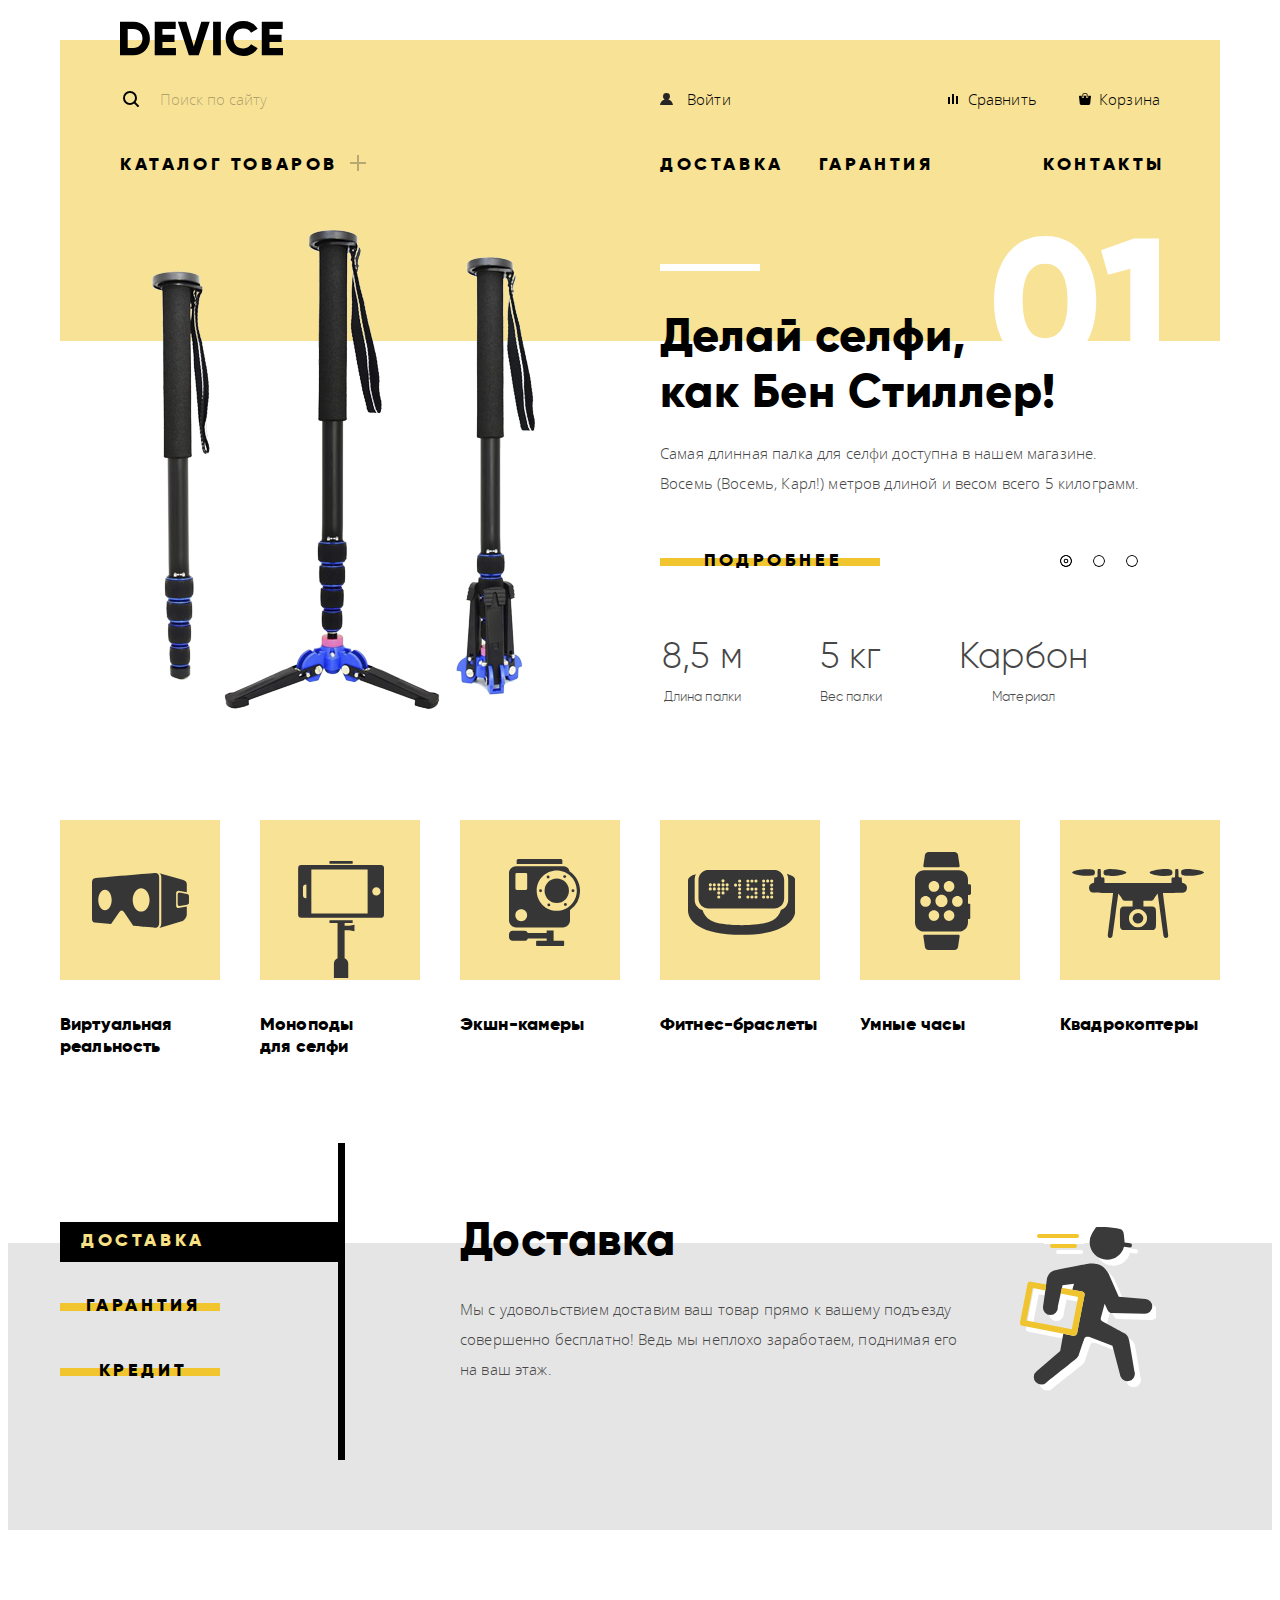
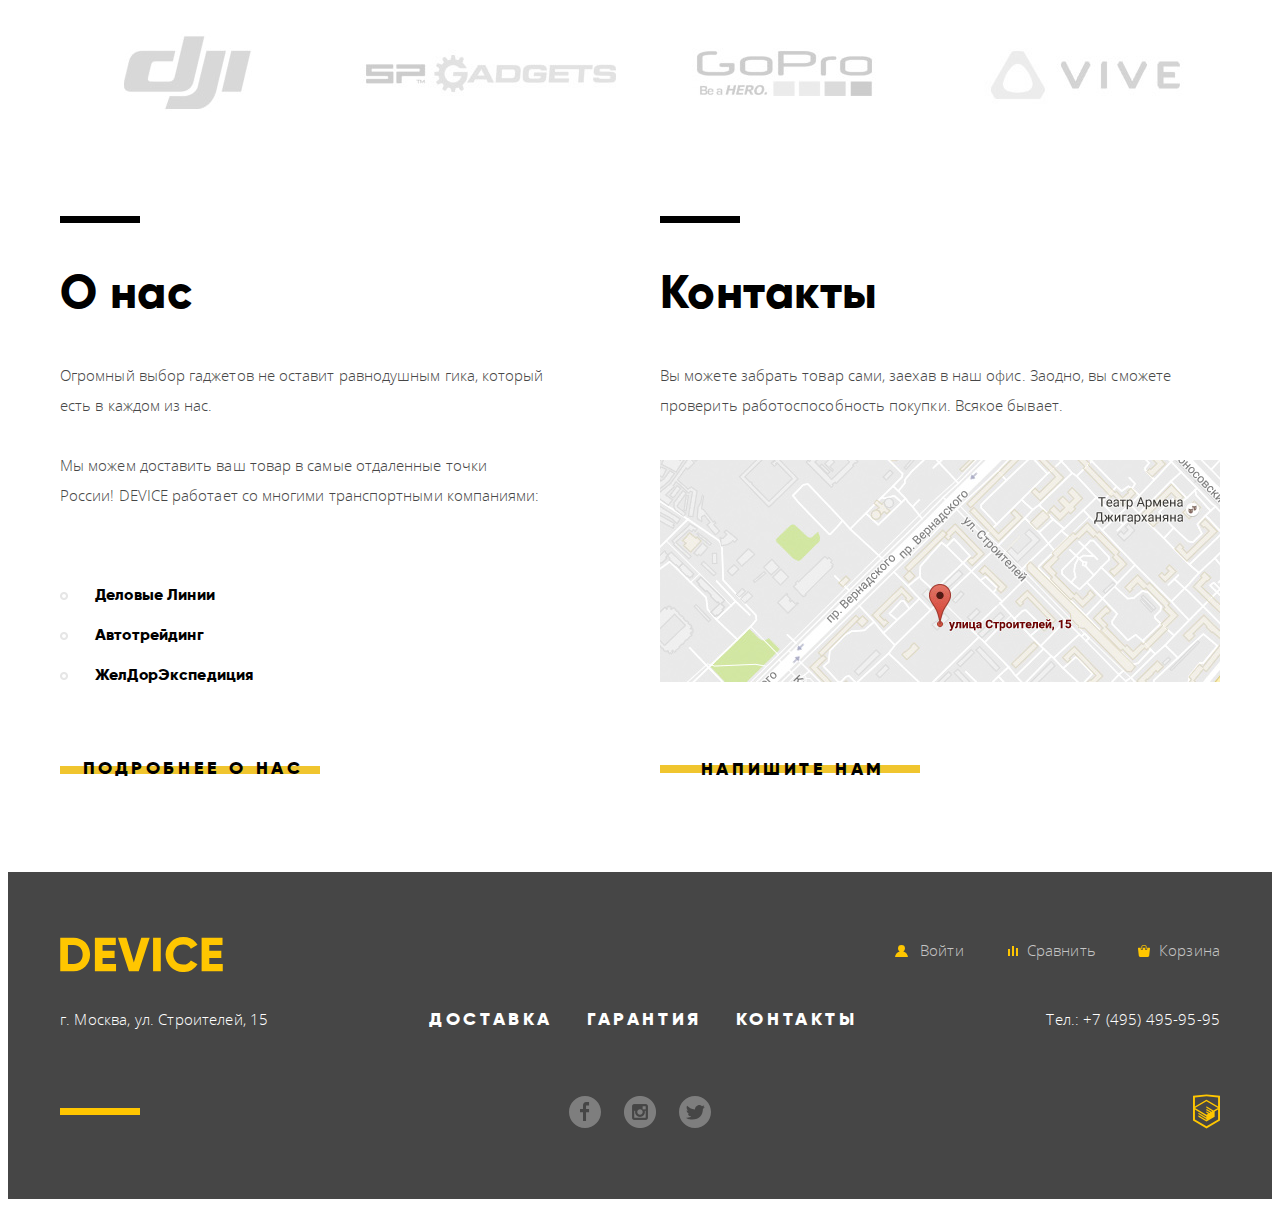
==== index.html @ 3216299b "Первая финальная итерация" ====
<!doctype html>
<html lang="ru">
<head>
  <meta charset="UTF-8">
  <title>Device - Главная</title>
  <link rel="stylesheet" type="text/css" href="css/style.css">
</head>
<body>
  <header class="main-header">
    <div class="container">
      <section class="user-block">
        <form class="search-form" action="https://echo.htmlacademy.ru" method="get">
          <input type="search" name="search-field" placeholder="Поиск по сайту">
          <button type="submit" name="search">Найти</button>
        </form>
        <div class="user-section">
          <p><a class="user" href="#">Войти</a></p>
          <a class="compare" href="#">Сравнить</a>
          <a class="cart" href="#">Корзина</a>
        </div>
      </section>
      <nav class="main-nav">
        <div class="logo"><img src="img/logo.svg" width="163" height="35" alt="Device"></div>
        <div class="main-nav-wrapper">
          <button class="main-nav-submenu-open label" type="button">Каталог товаров</button>
          <svg xmlns="http://www.w3.org/2000/svg" width="16" height="16" viewBox="0 0 16 16">
            <path fill="#272525" fill-opacity="0.3" d="M16 7H9V0H7v7H0v2h7v7h2V9h7z"/>
          </svg>
          <div class="main-nav-submenu">
            <ul>
              <li class="main-nav-submenu-column">
                <a href="#">Виртуальная реальность</a>
                <a href="#">Моноподы для селфи</a>
                <a href="#">Экшн-камеры</a>
              </li>
              <li class="main-nav-submenu-column">
                <a href="#">Фитнес-браслеты</a>
                <a href="#">Умные часы</a>
              </li>
              <li class="main-nav-submenu-column">
                <a href="#">Квадрокоптеры</a>
              </li>
            </ul>
          </div>
        </div>
        <ul class=main-nav-menu>
          <li class="label"><a href="#">Доставка</a></li>
          <li class="label"><a href="#">Гарантия</a></li>
          <li class="label"><a href="#">Контакты</a></li>
        </ul>
      </nav>
    </div>
  </header>
  <section class="product-slider container">
    <input class="visually-hidden" type="radio" name="slider-switch" id="product-1" checked>
    <input class="visually-hidden" type="radio" name="slider-switch" id="product-2">
    <input class="visually-hidden" type="radio" name="slider-switch" id="product-3">
    <ol>
      <li class="product-slide slide-1">
        <div class="image-wrapper">
          <img src="img/slider-1.png" width="384" height="486" alt="Селфи-палка 8 м">
        </div>
        <div class="text-wrapper">
          <svg xmlns="http://www.w3.org/2000/svg" width="100" height="7" viewBox="0 0 100 7">
            <rect fill="#ffffff" x="0" y="0" width="100" height="7"/>
          </svg>
          <h2 class="heading">Делай селфи, <br>как Бен Стиллер!</h2>
          <p>Самая длинная палка для селфи доступна в нашем магазине. <br>Восемь (Восемь, Карл!) метров длиной и весом всего 5 килограмм.</p>
          <a href="#" class="btn">Подробнее</a>
          <table class="basic-features">
            <tr class="values">
              <td>8,5 м</td>
              <td>5 кг</td>
              <td>Карбон</td>
            </tr>
            <tr class="features">
              <th>Длина палки</th>
              <th>Вес палки</th>
              <th>Материал</th>
            </tr>
          </table>
        </div>
      </li>
      <li class="product-slide slide-2">
        <div class="image-wrapper">
          <img src="img/slider-2.png" width="345" height="485" alt="Фитнес-браслет">
        </div>
        <div class="text-wrapper">
          <svg xmlns="http://www.w3.org/2000/svg" width="100" height="7" viewBox="0 0 100 7">
            <rect fill="#ffffff" x="0" y="0" width="100" height="7"/>
          </svg>
          <h2 class="heading">Худеем <br>правильно!</h2>
          <p>Мотивирующие фитнес-браслеты помогут найти в себе силы не пропускать занятия и соблюдать диету.</p>
          <a href="#" class="btn">Подробнее</a>
          <table class="basic-features">
            <tr class="values">
              <td>48 часов</td>
            </tr>
            <tr class="features">
              <th>Без подзарядки</th>
            </tr>
          </table>
        </div>
      </li>
      <li class="product-slide slide-3">
        <div class="image-wrapper">
          <img src="img/slider-3.png" width="526" height="334" alt="Селфи-палка 8 м">
        </div>
        <div class="text-wrapper">
          <svg xmlns="http://www.w3.org/2000/svg" width="100" height="7" viewBox="0 0 100 7">
            <rect fill="#ffffff" x="0" y="0" width="100" height="7"/>
          </svg>
          <h2 class="heading">Порхает как бабочка, жалит как пчела!</h2>
          <p>Этот обычный, на первый взгляд, квадрокоптер оснащен мощным лазером, замаскированным под стандартную камеру.</p>
          <a href="#" class="btn">Подробнее</a>
          <table class="basic-features">
            <tr class="values">
              <td>800 м</td>
              <td>50 м</td>
            </tr>
            <tr class="features">
              <th>Дальность полета</th>
              <th>Радиус поражения</th>
            </tr>
          </table>
        </div>
      </li>
    </ol>
    <div class="product-slider-switch">
      <label for="product-1"><span class="visually-hidden">1</span></label>
      <label for="product-2"><span class="visually-hidden">2</span></label>
      <label for="product-3"><span class="visually-hidden">3</span></label>
    </div>
  </section>
  <section class="container">
    <h2 class="visually-hidden">Популярные товары</h2>
    <ul class="popular-list">
      <li><a href="#">Виртуальная реальность</a></li>
      <li><a href="#">Моноподы для&#160;селфи</a></li>
      <li><a href="#">Экшн-камеры</a></li>
      <li><a href="#">Фитнес-браслеты</a></li>
      <li><a href="#">Умные часы</a></li>
      <li><a href="#">Квадрокоптеры</a></li>
    </ul>
  </section>
  <section class="services-slider">
    <div class="container">
      <h2 class="visually-hidden">Сервисы</h2>
      <input class="visually-hidden" type="radio" name="services-slider-radio" id="service-1" checked>
      <input class="visually-hidden" type="radio" name="services-slider-radio" id="service-2">
      <input class="visually-hidden" type="radio" name="services-slider-radio" id="service-3">
      <div class="flex-wrapper">
        <div class="services-slider-switch">
          <label class="btn" for="service-1">Доставка</label>
          <label class="btn" for="service-2">Гарантия</label>
          <label class="btn" for="service-3">Кредит</label>
        </div>
        <ul class="services-slider-list">
          <li class="services-slide delivery">
            <h2 class="heading">Доставка</h2>
            <p>Мы с удовольствием доставим ваш товар прямо к вашему подъезду совершенно бесплатно! Ведь мы неплохо заработаем, поднимая его на ваш этаж.</p>
          </li>
          <li class="services-slide warranty">
            <h2 class="heading">Гарантия</h2>
            <p>Если из-за возгорания купленного у нас товара у вас сгорит дом — не переживайте, мы выдадим вам новый. Товар, не дом, конечно же.</p>
          </li>
          <li class="services-slide credit">
            <h2 class="heading">Кредит</h2>
            <p>Залезть в долговую яму стало проще! Кредитные консультанты подберут для вас наиболее выгодные условия кредита. Выгодные для нашего банка, разумеется.</p>
          </li>
        </ul>
      </div>
    </div>
  </section>
  <section class="vendors container">
    <h2 class="visually-hidden">Производители</h2>
    <a href="https://www.dji.com/" target="_blank"><img src="img/logo-1.jpg" width="260" height="100" alt="DJI" ></a>
    <a href="http://www.sp-gadgets.com/en/" target="_blank"><img src="img/logo-2.jpg" width="260" height="100" alt="SP Gadgets"></a>
    <a href="https://gopro.com/" target="_blank"><img src="img/logo-3.jpg" width="260" height="100" alt="GoPro"></a>
    <a href="https://www.vive.com/ru/" target="_blank"><img src="img/logo-4.jpg" width="260" height="100" alt="Vive"></a>
  </section>
  <div class="container flex-wrapper">
    <section class="about-us">
      <svg xmlns="http://www.w3.org/2000/svg" width="80" height="7" viewBox="0 0 80 7">
        <rect fill="#000000" x="0" y="0" width="80" height="7"/>
      </svg>
      <h2 class="heading">О нас</h2>
      <p>Огромный выбор гаджетов не оставит равнодушным гика, который есть в каждом из нас.</p>
      <p>Мы можем доставить ваш товар в самые отдаленные точки России! DEVICE работает со многими транспортными компаниями:</p>
      <ul>
        <li>Деловые Линии</li>
        <li>Автотрейдинг</li>
        <li>ЖелДорЭкспедиция</li>
      </ul>
      <a href="#" class="btn">Подробнее о нас</a>
    </section>
    <section class="contacts">
      <svg xmlns="http://www.w3.org/2000/svg" width="80" height="7" viewBox="0 0 80 7">
        <rect fill="#000000" x="0" y="0" width="80" height="7"/>
      </svg>
      <h2 class="heading">Контакты</h2>
      <p>Вы можете забрать товар сами, заехав в наш офис. Заодно, вы сможете проверить работоспособность покупки. Всякое бывает.</p>
      <a class="map-open" href="#"><img src="img/map.jpg" width="560" height="222" alt="Карта проезда"></a>
      <section class="modal modal-map">
        <iframe src="https://www.google.com/maps/embed?pb=!1m18!1m12!1m3!1d2249.1125488779976!2d37.52742931592807!3d55.687030980535816!2m3!1f0!2f0!3f0!3m2!1i1024!2i768!4f13.1!3m3!1m2!1s0x46b54cf65f5c8955%3A0x694710ccd55501e!2z0YPQuy4g0KHRgtGA0L7QuNGC0LXQu9C10LksIDE1LCDQnNC-0YHQutCy0LAsIDExOTMxMQ!5e0!3m2!1sru!2sru!4v1504641846105" width="960" height="559" frameborder="0" style="border:0" allowfullscreen></iframe>
        <button class="modal-close" type="button"><span class="visually-hidden">Закрыть карту</span</button>
      </section>
      <button class="btn feedback-open" type="button">Напишите нам</button>
      <section class="modal modal-write-us">
        <h2 class="visually-hidden">Форма обратной связи</h2>
        <form action="https://echo.htmlacademy.ru" method="post">
          <div class="flex-wrapper">
            <p class="write-us-name">
              <label>Ваше имя: <br><input type="text" name="name" placeholder="Представьтесь, пожалуйста"></label>
            </p>
            <p class="write-us-email">
              <label>Ваш e-mail: <br><input type="email" name="email" placeholder="Для отправки ответа"></label>
            </p>
          </div>
          <p class="write-us-message">
            <label>Текст письма: <br><textarea rows="7" name="message" placeholder="В свободной форме"></textarea></label>
          </p>
          <button class="btn" type="submit">Отправить</button>
        </form>
        <button class="modal-close" type="button"><span class="visually-hidden">Закрыть форму</span</button>
      </section>
    </section>
  </div>
  <footer class="main-footer">
    <div class="container">
      <div class="flex-wrapper">
        <div class="logo"><img src="img/logo-footer.svg" width="163" height="35" alt="Device"></div>
        <div class="footer-user-section">
          <a class="user" href="#">Войти</a>
          <a class="compare" href="#">Сравнить</a>
          <a class="cart" href="#">Корзина</a>
        </div>
      </div>
      <div class="footer-menu-section">
        <p>г. Москва, ул. Строителей, 15</p>
        <p class="footer-menu">
          <a class="label" href="#">Доставка</a>
          <a class="label" href="#">Гарантия</a>
          <a class="label" href="#">Контакты</a>
        </p>
        <p>Тел.: +7 (495) 495-95-95</p>
      </div>
      <div class="footer-social-section">
        <svg xmlns="http://www.w3.org/2000/svg" width="80" height="7" viewBox="0 0 80 7">
          <rect fill="#ffc600" x="0" y="0" width="80" height="7"/>
        </svg>
        <p class="social">
          <a class="social-fb" href="#"><span class="visually-hidden">Facebook</span></a>
          <a class="social-in" href="#"><span class="visually-hidden">Instagram</span></a>
          <a class="social-tw" href="#"><span class="visually-hidden">Twitter</span></a>
        </p>
        <p class="html-academy">
          <a class="html-link" href="https://htmlacademy.ru/intensive/htmlcss"><span class="visually-hidden">HTML Academy</span></a>
        </p>
      </div>
    </div>
  </footer>
  <script src="js/popups.js" type="text/javascript"></script>
</body>
</html>
---- css/style.css ----
@font-face {
  font-family: 'Gilroy';
  src: url('../fonts/gilroylight.woff2') format('woff2'),
       url('../fonts/gilroylight.woff') format('woff'),
       url('../fonts/gilroylight.ttf') format('truetype');
  font-weight: normal;
  font-style: normal;
}

@font-face {
  font-family: 'Gilroy';
  src: url('../fonts/gilroyextrabold.woff2') format('woff2'),
       url('../fonts/gilroyextrabold.woff') format('woff'),
       url('../fonts/gilroyextrabold.ttf') format('truetype');
  font-weight: bold;
  font-style: normal;
}

@font-face {
  font-family: 'Open Sans';
  src: url('../fonts/opensans.woff2') format('woff2'),
       url('../fonts/opensans.woff') format('woff'),
       url('../fonts/opensans-regular.ttf') format('truetype');
  font-weight: normal;
  font-style: normal;
}

@font-face {
  font-family: 'Open Sans';
  src: url('../fonts/opensanslight.woff2') format('woff2'),
       url('../fonts/opensanslight.woff') format('woff'),
       url('../fonts/opensans-light.ttf') format('truetype');
  font-weight: lighter;
  font-style: normal;
}

body {
  font-family: 'Open Sans', Arial, sans-serif;
  font-size: 15px;
  font-weight: lighter;
  color: #464646;
  letter-spacing: 0.01em;
  line-height: 2em;
}

a {
  color: #000000;
  text-decoration: none;
}

/*---Общие стили---*/

.container {
  width: 1160px;
  margin: 0 auto;
  padding: 0 20px;
}

.flex-wrapper {
  display: flex;
}

.visually-hidden {
  position: absolute;
  overflow: hidden;
  clip: rect(0 0 0 0);
  height: 1px;
  width: 1px;
  margin: -1px;
  padding: 0;
  border: 0;
}

.heading {
  margin: 0;
  font-family: 'Gilroy', Arial, sans-serif;
  font-weight: bold;
  letter-spacing: 0.01em;
  font-size: 47px;
  color: #000000;
  line-height: 1.2em;
}

.heading-small {
  font-size: 18px;
}

.label {
  font-family: 'Gilroy', Arial, sans-serif;
  font-weight: bold;
  font-size: 16px;
  letter-spacing: 0.2em;
  text-transform: uppercase;
  color: #000000;
}

.main-nav .logo a:hover img,
.main-nav .logo a:focus img,
.main-footer .logo a:hover img,
.main-footer .logo a:focus img {
  opacity: 0.6;
}

.main-nav .logo a:focus img,
.main-footer .logo a:focus img {
  opacity: 0.3;
}

/*---Кнопки с полоской---*/

.btn {
  display: block;
  position: relative;
  border: 0;
  background: none;
  height: 40px;
  padding: 0;
  margin: 0;
  margin-left: 3px;
  text-align: center;
  font-family: 'Gilroy', Arial, sans-serif;
  font-weight: bold;
  font-size: 18px;
  letter-spacing: 3.6px;
  text-transform: uppercase;
  line-height: 2.1em;
  color: #000000;
  z-index: 1;
  cursor: pointer;
}

.btn::after {
  position: absolute;
  content: "";
  width: 100%;
  height: 8px;
  background-color: #f0c52e;
  top: 16px;
  right: 3px;
  z-index: -2;
  transform: scaleY(1);
  transition: transform 0.3s ease-out;
}

.btn:hover::after,
.btn:active::after {
  transform: scaleY(5);
}

.btn:active {
  color: rgba(190, 156, 34, 0.3);
}

.product-slide .btn {
  width: 220px;
}

.services-slider-switch .btn {
  width: 160px;
}

.about-us .btn,
.contacts .btn {
  width: 260px;
}

.catalog-filter .btn,
.catalog-item .btn {
  width: 200px;
}

/*---Хедер---*/

.main-header .container {
  margin-top: 40px;
  background-color: #f7e296;
  background-clip: border-box;
  padding: 0;
  border-left: 20px solid #ffffff;
  border-right: 20px solid #ffffff;
}

.main-header a:hover,
.main-header a:focus {
  opacity: 0.6;
}

.main-header a:active {
  opacity: 0.3;
}

.search-form {
  display: flex;
  font-family: 'Open Sans', Arial, sans-serif;
  font-size: 15px;
}

.search-form button,
.main-nav-submenu-open {
  border: 0;
  padding: 0;
  background: none;
}

.search-form input[type="search"] {
  background: url(../img/search.svg) 3px center no-repeat;
  font: inherit;
  box-sizing: border-box;
  width: 355px;
  padding: 15px 10px 15px 40px;
  border: 0;
}

.search-form input[type="search"]::placeholder {
  color: rgba(0, 0, 0, 0.3);
}

.search-form input[type="search"]:hover::placeholder {
  color: rgba(0, 0, 0, 0.6);
}

.search-form input[type="search"]:focus {
  background-image:
    url(../img/search.svg),
    linear-gradient(to top, #000000 2px, transparent 2px);
  background-position: 3px center, center center;
  background-repeat: no-repeat;
  outline: 0;
}

.search-form button {
  display: none;
  font: inherit;
  box-sizing: border-box;
  padding: 5px 20px;
  border: 2px solid #000000;
}

.search-form button:hover,
.search-form button:focus {
  display: inline;
  background-color: #000000;
  color: #ffffff;
}

.search-form button:active {
  background-color: #000000;
  color: rgba(255, 255, 255, 0.3);
}

.search-form input:focus ~ button {
  display: inline;
}

/*--->Юзер-блок---*/

.main-header .user-block {
  display: flex;
  align-items: center;
  justify-content: space-between;
  padding: 29px 60px 20px;
}

.main-header .user-section {
  display: flex;
  width: 500px;
  align-items: center;
}

.user-section .user {
  padding-left: 27px;
  background: url(../img/user.svg) left center no-repeat;
}

.user-section .compare {
  margin-left: auto;
  padding-left: 20px;
  background: url(../img/compare.svg) left center no-repeat;
}

.user-section .cart {
  margin-left: 42px;
  padding-left: 20px;
  background: url(../img/cart.svg) left center no-repeat;
}

.user-section .logout {
  opacity: 0.3;
  margin-left: 19px;
}

/*---Основная навигация---*/

.main-nav {
  display: flex;
  position: relative;
  padding-top: 0;
  padding-left: 60px;
  padding-right: 60px;
  padding-bottom: 47px;
}

.main-nav .logo {
  position: absolute;
  top: -128px;
  left: 60px;
}

.main-nav-submenu {
  display: none;
  position: relative;
  z-index: 10;
}

.main-nav-submenu ul {
  position: absolute;
  display: flex;
  flex-wrap: wrap;
  width: 1160px;
  min-height: 140px;
  margin: 0;
  padding: 0;
  padding-top: 20px;
  left: -60px;
  align-content: flex-start;
  background-color: #f7e296;
}

.main-nav-submenu-open:hover,
.main-nav-submenu-open:focus {
  color: rgba(0, 0, 0, 0.6);
}

.main-nav-submenu-open:active {
  color: rgba(0, 0, 0, 0.3);
}

.main-nav-submenu-open:hover ~ .main-nav-submenu,
.main-nav-submenu-open:focus ~ .main-nav-submenu,
.main-nav-submenu-open:active ~ .main-nav-submenu {
  display: block;
}

.main-nav-submenu-open + svg {
  position: relative;
  top: 1px;
  left: 8px;
}

.main-nav-submenu-column {
  display: flex;
  flex-direction: column;
  align-self: flex-start;
  width: 160px;
  margin-left: 40px;
  color: #000000;
  line-height: 36px;
}

.main-nav-submenu-column:first-of-type {
  width: 200px;
  margin-left: 60px;
}

.main-nav .label {
  font-size: 18px;
}

.main-nav-menu {
  display: flex;
  flex-wrap: wrap;
  width: 500px;
  padding: 0;
  margin: 0;
  margin-left: auto;
  list-style: none;
}

.main-nav-menu li:first-child {
  margin-right: 35px;
}

.main-nav-menu li:last-child {
  margin-left: auto;
  margin-right: -5px;
}

/*---Слайдер с товарами---*/

.product-slider.container{
  position: relative;
  width: 1160px;
  margin-bottom: 108px;
}

.product-slider ol {
  display: flex;
  overflow: hidden;
  margin: 0;
  padding: 0;
  list-style: none;
  background-image: linear-gradient(to bottom, #f7e296 0px, #f7e296 115px, #ffffff 115px);
}

.product-slide {
  flex-shrink: 0;
  flex-basis: 1160px;
  display: flex;
}

.product-slide .image-wrapper {
  flex-basis: 565px;
  flex-shrink: 0;
  align-self: center;
  margin-right: 35px;
}

.product-slide .image-wrapper img {
  display: block;
  margin: auto;
}

.product-slide .text-wrapper {
  flex-basis: 520px;
  margin-right: auto;
}

.product-slide .text-wrapper svg {
  margin-top: 38px;
  margin-bottom: 27px;
}

.product-slide p {
  width: 500px;
  margin-top: 18px;
  margin-bottom: 44px;
}

.product-slide.slide-1 {
  background-image: url(../img/01.svg);
  background-position: 934px 10px;
  background-repeat: no-repeat;
}

.product-slide.slide-2 {
  background-image: url(../img/02.svg);
  background-position: 909px 10px;
  background-repeat: no-repeat;
}

.product-slide.slide-3 {
  background-image: url(../img/03.svg);
  background-position: 908px 10px;
  background-repeat: no-repeat;
}

.basic-features {
  margin-top: 57px;
  font-family: 'Gilroy', Arial, sans-serif;
}

.basic-features .values {
  font-size: 36px;
}

.basic-features .features {
  font-size: 13px;
  line-height: 20px;
}

.basic-features td,
.basic-features th {
  padding: 0;
  padding-right: 75px;
  white-space: nowrap;
}

.basic-features td {
  padding-bottom: 14px;
}

.basic-features th {
  font-weight: normal;
}

/*---Переключение слайдов---*/

.product-slider-switch {
  position: absolute;
  display: flex;
  right: 90px;
  bottom: 145px;
  z-index: 10;
}

.product-slider-switch label {
  position: relative;
  margin-right: 21px;
  width: 12px;
  height: 12px;
  border-radius: 50%;
  background: url(../img/slider-button-empty.svg) 50% 50% no-repeat;
  background-size: 12px 12px;
  overflow: hidden;
}

.product-slider-switch label:last-of-type {
  margin-right: 12px;
}

#product-2:checked ~ ol .product-slide {
  transform: translateX(-1160px);
}

#product-3:checked ~ ol .product-slide {
  transform: translateX(-2320px);
}

#product-1:checked ~ .product-slider-switch label[for="product-1"]::before,
#product-2:checked ~ .product-slider-switch label[for="product-2"]::before,
#product-3:checked ~ .product-slider-switch label[for="product-3"]::before {
  position: absolute;
  content: "";
  width: 12px;
  height: 12px;
  background: url(../img/slider-button.svg) 50% 50% no-repeat;
  background-size: 12px 12px;
}

#product-1:focus ~ .product-slider-switch label[for="product-1"],
#product-2:focus ~ .product-slider-switch label[for="product-2"],
#product-3:focus ~ .product-slider-switch label[for="product-3"] {
  box-shadow: 0 0 0 3px #f7e296;
}

/*---Популярные товары---*/

.popular-list {
  display: flex;
  justify-content: space-between;
  list-style: none;
  padding: 0;
  margin: 0;
  margin-bottom: 83px;
  font-family: 'Gilroy', Arial, sans-serif;
  font-size: 18px;
  font-weight: bold;
  color: #000000;
  line-height: 1.2em;
}

.popular-list li {
  position: relative;
  box-sizing: border-box;
  width: 160px;
  height: 240px;
  padding-top: 194px;
}

.popular-list a::before,
.popular-list a::after {
  position: absolute;
  content: "";
  width: 160px;
  height: 160px;
  top: 0;
  left: 0;
}

.popular-list a::before {
  background-color: #f7e296;
  z-index: -2;
}

.popular-list li:first-child a::after {
  background: url("../img/popular-1.svg") 50% 50% no-repeat;
}

.popular-list li:nth-child(2) a::after {
  background: url("../img/popular-2.svg") 38px 41px no-repeat;
}

.popular-list li:nth-child(3) a::after {
  background: url("../img/popular-3.svg") 49px 39px no-repeat;
}

.popular-list li:nth-child(4) a::after {
  background: url("../img/popular-4.svg") 28px 50px no-repeat;
}

.popular-list li:nth-child(5) a::after {
  background: url("../img/popular-5.svg") 55px 32px no-repeat;
}

.popular-list li:last-child a::after {
  background: url("../img/popular-6.svg") 12px 49px no-repeat;
}

.popular-list a:hover::before {
  background-color: #f0c52e;
}

.popular-list a:active::after {
  opacity: 0.3;
}

.popular-list a:active {
  color: rgba(0, 0, 0, 0.3);
}

/*---Слайдер сервисы---*/

.services-slider {
  margin-bottom: 94px;
  padding-bottom: 70px;
  background-image: linear-gradient(to bottom, transparent 100px, #e5e5e5 100px);
}

.services-slider-switch {
  flex-basis: 285px;
  flex-shrink: 0;
  margin-right: 115px;
  padding: 79px 0 43px;
  background: linear-gradient(to left, #000000 7px, transparent 7px);
}

.services-slider-switch label {
  position: relative;
}

.services-slider-switch .btn {
  margin-bottom: 25px;
}

.services-slider-list {
  flex-basis: 760px;
  display: flex;
  overflow: hidden;
  margin: 0;
  padding: 0;
  list-style: none;
}

.services-slide {
  width: 100%;
  flex-shrink: 0;
}

.services-slide .heading {
  margin-top: 68px;
}

.services-slide p {
  width: 500px;
  margin-top: 27px;
}

.services-slide.delivery {
  background-image: url(../img/delivery.svg);
  background-position: 560px 84px;
  background-size: 136px 164px;
  background-repeat: no-repeat;
}

.services-slide.warranty {
  background-image: url(../img/warranty.svg);
  background-position: 545px 61px;
  background-size: 171px 195px;
  background-repeat: no-repeat;
}

.services-slide.credit {
  background-image: url(../img/credit.svg);
  background-position: 534px 61px;
  background-size: 156px 188px;
  background-repeat: no-repeat;
}

/*---Переключение слайдов---*/

#service-1:checked ~ .flex-wrapper label[for="service-1"],
#service-2:checked ~ .flex-wrapper label[for="service-2"],
#service-3:checked ~ .flex-wrapper label[for="service-3"] {
  color: #f7e184;
}

#service-1:checked ~ .flex-wrapper label[for="service-1"]::before,
#service-2:checked ~ .flex-wrapper label[for="service-2"]::before,
#service-3:checked ~ .flex-wrapper label[for="service-3"]::before {
  content: "";
  position: absolute;
  width: 278px;
  height: 40px;
  top: 0;
  left: -3px;
  transform: none;
  background-color: #000000;
  z-index: -1;
}

#service-2:checked ~ .flex-wrapper .services-slide {
  transform: translateX(-100%);
}

#service-3:checked ~ .flex-wrapper .services-slide {
  transform: translateX(-200%);
}

/*---Список производителей---*/

.vendors {
  display: flex;
  justify-content: space-between;
  margin-bottom: 92px;
}

.vendors a {
  display: block;
  width: 260px;
  height: 100px;
  background-size: cover;
}

.vendors a img {
  opacity: 0;
}

.vendors a:nth-of-type(1) {
  background: url("../img/logo-1-bw.jpg") 50% 50% no-repeat;
}

.vendors a:nth-of-type(2) {
  background: url("../img/logo-2-bw.jpg") 50% 50% no-repeat;
}

.vendors a:nth-of-type(3) {
  background: url("../img/logo-3-bw.jpg") 50% 50% no-repeat;
}

.vendors a:nth-of-type(4) {
  background: url("../img/logo-4-bw.jpg") 50% 50% no-repeat;
}

.vendors a:hover img,
.vendors a:active img {
  opacity: 1;
}

/*---О нас---*/

.about-us,
.contacts {
  flex-basis: 560px;
  margin-bottom: 82px;
}

.about-us .heading,
.contacts .heading {
  margin-bottom: 40px;
}

.about-us svg,
.contacts svg {
  margin-bottom: 32px;
}

.about-us {
  margin-right: auto;
}

.about-us p {
  width: 485px;
  margin: 30px 0;
  letter-spacing: 0.005em;
}

.about-us ul {
  margin-top: 70px;
  margin-bottom: 60px;
  padding: 0;
  padding-left: 35px;
  list-style: none;
  font-family: 'Gilroy', Arial, sans-serif;
  font-size: 16px;
  font-weight: bold;
  color: #000000;
}

.about-us li {
  position: relative;
  margin-bottom: 10px;
}

.about-us li::before {
  position: absolute;
  content: "";
  top: 12px;
  left: -35px;
  width: 8px;
  height: 8px;
  background-image: url(../img/bullet.svg);
  background-size: 8px 8px;
  background-repeat: no-repeat;
}

.contacts > p {
  margin-bottom: 40px;
  letter-spacing: 0.005em;
}

.contacts .map-open {
  display: block;
  margin-bottom: 58px;
}

/*---Модальное окно---*/

.modal {
  display: none;
  position: fixed;
  top: 50%;
  left: 50%;
  transform: translate(-50%, -50%);
  background-color: #ffffff;
  filter: drop-shadow(0 10px 20px rgba(4, 6, 6, 0.2));
  z-index: 1000;
}

.modal-show {
  display: flex;
}

.modal .modal-close {
  position: absolute;
  top: 22px;
  right: 22px;
  width: 55px;
  height: 55px;
  border: 0;
  padding: 0;
  background: none;
  background-image: url(../img/modal-close.svg);
  background-size: 55px 55px;
  opacity: 0.5;
}

.modal .modal-close:hover,
.modal .modal-close:focus {
  opacity: 1;
}

.modal .modal-close:active {
  opacity: 0.3;
}

/*---Форма обратной связи---*/

.modal-write-us {
  width: 760px;
  padding-left: 100px;
  padding-right: 100px;
  padding-top: 95px;
  padding-bottom: 80px;
}

.modal-write-us p {
  margin: 0
}

.modal-write-us .flex-wrapper {
  justify-content: space-between;
  margin-bottom: 32px;
}

.modal-write-us label {
  font-family: 'Gilroy', Arial, sans-serif;
  font-size: 18px;
  line-height: 1.2em;
  font-weight: bold;
}

.modal-write-us .write-us-name,
.modal-write-us .write-us-email {
  width: 320px;
  color: #000000;
}

.modal-write-us .write-us-message {
  width: 720px;
  color: #000000;
  margin-bottom: 40px;
}

.modal-write-us input,
.modal-write-us textarea {
  width: 100%;
  padding: 15px 20px;
  font-family: 'Open Sans', Arial, sans-serif;
  font-size: 14px;
  line-height: 18px;
  font-weight: normal;
  border: 0;
  background-color: #f2f2f2;
  margin-top: 10px;
}

.modal-write-us input::placeholder,
.modal-write-us textarea::placeholder {
  color: rgba(0, 0, 0, 0.4);
}

.modal-write-us input:hover,
.modal-write-us textarea:hover {
  background-color: #ebebeb;
}

.modal-write-us input:focus,
.modal-write-us textarea:focus {
  background-color: #ffffff;
  outline: 3px solid #f0c52e;
  outline-offset: -3px;
}

.modal-write-us input:invalid,
.modal-write-us textarea:invalid {
  background-color: #f6dada;
}

/*---Поп-ап карта---*/

.modal-map {
  width: 960px;
  line-height: 0;
}

/*---Основной контент каталога---*/

.catalog {
  margin-top: 21px;
}

.catalog h1 {
  padding-left: 60px;
  line-height: 80px;
}

.breadcrumbs {
  display: flex;
  margin: 0;
  margin-top: 5px;
  margin-bottom: 43px;
  padding: 0;
  padding-left: 60px;
  list-style: none;
  font-size: 14px;
}

.breadcrumbs li:not(:first-child) {
  padding-left: 38px;
  background: url(../img/nav-arrow.svg) 17px 50% no-repeat;
}

.breadcrumbs li,
.breadcrumbs a {
  color: rgba(0, 0, 0, 0.3);
}

.breadcrumbs a:hover,
.breadcrumbs a:focus {
  color: rgba(0, 0, 0, 0.6);
}

.breadcrumbs a:active {
  color: rgba(0, 0, 0, 0.1);
}

.head-container-wide {
  background-image: linear-gradient(to right, #dedede 50%, #eeeeee 50%);
}

.body-container-wide {
  background-image: linear-gradient(to right, #eeeeee 50%, #ffffff 50%);
}

.filter-heading {
  display: flex;
  width: 268px;
  padding-left: 60px;
  background-color: #dedede;
}

.filter-heading .label {
  margin: 20px 0;
}

/*---Сортировка---*/

.catalog-sort {
  display: flex;
  flex-grow: 1;
  align-items: center;
  background-color: #eeeeee;
}

.catalog-sort a {
  color: rgba(0, 0, 0, 0.3);
  font-size: 14px;
  line-height: 18px;
}

.catalog-sort .sort-categories {
  margin-left: 55px;
}

.catalog-sort .sort-categories a:not(:last-child) {
  margin-right: 28px;
}

.catalog-sort .ascending-descending {
  display: flex;
  flex-basis: 41px;
  align-items: center;
  justify-content: space-between;
  margin-left: auto;
}

.catalog-sort .ascending-descending a {
  display: block;
  width: 11px;
  height: 10px;
  opacity: 0.2;
}

.catalog-sort .ascending-descending a:hover,
.catalog-sort .ascending-descending a:focus {
  opacity: 0.4;
}

.catalog-sort .ascending-descending a:active {
  opacity: 1;
}

.ascending-descending .ascending {
  background: url(../img/icon-up-dir.svg) 50% 50% no-repeat;
}

.ascending-descending .descending {
  background: url(../img/icon-down-dir.svg) 50% 50% no-repeat;
}

.catalog-sort .label {
  margin-left: 72px;
}

.catalog-sort a:hover,
.catalog-sort a:focus {
  color: rgba(0, 0, 0, 0.6);
}

.catalog-sort a:active {
  color: #000000;
}

/*---Фильтр---*/

.catalog-filter {
  flex-shrink: 0;
  flex-basis: 268px;
  margin-left: 60px;
  background-color: #eeeeee;
  color: #000000;
  font-size: 14px;
}

.catalog-filter form {
  width: 200px;
  margin-top: 69px;
}

.catalog-filter fieldset {
  border: 0;
  margin: 0;
  padding: 0;
  margin-bottom: 26px;
}

.catalog-filter legend {
  display: block;
  padding: 8px 0 20px;
  width: 100%;
  font-family: 'Gilroy', Arial, sans-serif;
  font-size: 18px;
  font-weight: bold;
  background-image: linear-gradient(to bottom, #000000 2px, transparent 2px);
}

.catalog-filter fieldset.price {
  margin-bottom: 40px;
}

.catalog-filter fieldset.price legend {
  padding-bottom: 34px;
}

.catalog-filter .price-range-slider {
  width: 100%;
  height: 2px;
  background-color: #dbdbdb;
  margin-bottom: 27px;
}

.price-range-slider .price-current-range {
  position: relative;
  width: 60%;
  height: 100%;
  background-color: #91c92f;
}

.price-current-range button {
  position: absolute;
  border: 0;
  top: -10px;
  background: none;
  background-image: url(../img/filter-button.svg);
  background-size: 20px 22px;
  background-position: top center;
  background-repeat: no-repeat;
  color: rgba(0, 0, 0, 0.2);
  padding-top: 25px;
}

.price-current-range button:focus,
.price-current-range button:active {
  background-size: 22px 24px;
  top: -11px;
  padding-top: 26px;
}

.price-current-range .min-price {
  left: -10px;
}

.price-current-range .max-price {
  right: -25%;
}

.catalog-filter ul {
  margin: 0;
  padding: 0;
  list-style: none;
}

.catalog-filter li {
  position: relative;
  padding-left: 40px;
  margin-bottom: 10px;
}

.catalog-filter input[type="checkbox"]:focus + label {
  outline: 1px dotted #000000;
}

.catalog-filter input[type="checkbox"] + label::before {
  position: absolute;
  content: "";
  width: 23px;
  height: 23px;
  left: 0;
  bottom: 5px;
  background: url(../img/checkbox-off.svg) 50% 50% no-repeat;
}

.catalog-filter input[type="checkbox"]:checked + label::before {
  width: 27px;
  background: url(../img/checkbox-on.svg) 50% 50% no-repeat;
}

.catalog-filter input[type="radio"]:focus + label {
  outline: 1px dotted #000000;
}

.catalog-filter input[type="radio"] + label::before {
  position: absolute;
  content: "";
  width: 25px;
  height: 25px;
  left: 0;
  bottom: 5px;
  background: url(../img/radio-off.svg) 50% 50% no-repeat;
}

.catalog-filter input[type="radio"]:checked + label::before {
  background: url(../img/radio-on.svg) 50% 50% no-repeat;
}

/*---Карточки товаров---*/

.catalog-page {
  display: flex;
  flex-direction: column;
  padding-left: 72px;
  background-color: #ffffff;
}

.catalog-items {
  display: flex;
  flex-wrap: wrap;
  justify-content: space-between;
  align-content: flex-start;
  padding-top: 70px;
}

.catalog-item {
  position: relative;
  width: 360px;
  display: flex;
  flex-direction: column-reverse;
}

.catalog-item .flex-wrapper {
  justify-content: space-between;
  align-items: baseline;
  padding-bottom: 50px;
}

.catalog-item .heading-small {
  width: 260px;
}

.catalog-item img {
  order: 1;
  margin-bottom: 12px;
}

.catalog-item-hover {
  position: absolute;
  display: flex;
  flex-direction: column;
  flex-shrink: 0;
  align-items: center;
  width: 360px;
  height: 380px;
  top: 0;
  background-color: rgba(238, 238, 238, 0.7);
  opacity: 0;
}

.catalog-item-hover:hover {
  opacity: 1;
}

.catalog-item-hover .btn {
  margin-top: 170px;
}

.catalog-item.new-item::before {
  position: absolute;
  content: "";
  width: 60px;
  height: 60px;
  top: 29px;
  right: 26px;
  background: url(../img/new.svg) 50% 50% no-repeat;
  opacity: 0.2;
}

.catalog-item-price {
  font-family: 'Gilroy', Arial, sans-serif;
  font-size: 16px;
  font-weight: lighter;
}

.add-to-comparison {
  font-family: 'Open Sans', Tahoma, sans-serif;
  color: rgba(0, 0, 0, 0.5);
  border: 0;
  background: none;
  cursor: pointer;
  margin-top: 15px;
}

.add-to-comparison:hover,
.add-to-comparison:focus {
  color: #000000;
}

.add-to-comparison:active {
  color: rgba(0, 0, 0, 0.2);
}

.catalog-paginator {
  display: flex;
  justify-content: space-between;
  align-items: baseline;
  margin: 0;
  padding: 0;
  margin-top: -10px;
  margin-bottom: 73px;
  background-color: #eeeeee;
  list-style: none;
}

.catalog-paginator ul {
  display: flex;
  margin: 0;
  padding: 0;
  padding-left: 10px;
  list-style: none;
  letter-spacing: normal;
}

.catalog-paginator ul li:not(:last-child) {
  margin-right: 30px;
}

.catalog-paginator a {
  color: rgba(0, 0, 0, 0.3);
}

.catalog-paginator a:hover,
.catalog-paginator a:focus {
  color: rgba(0, 0, 0, 0.6);
}

.catalog-paginator a.previous,
.catalog-paginator a.next {
  display: block;
  padding: 23px 30px 18px;
}

.catalog-paginator a.previous,
.catalog-paginator a.next,
.catalog-paginator a:active,
.catalog-paginator .paginator-current-page {
  color: #000000;
}

.catalog-paginator a.previous:hover,
.catalog-paginator a.previous:focus,
.catalog-paginator a.previous:active,
.catalog-paginator a.next:hover,
.catalog-paginator a.next:focus,
.catalog-paginator a.next:active {
  background-color: rgba(0, 0, 0, 0.08);
}

.catalog-paginator a.previous:active,
.catalog-paginator a.next:active {
  color: rgba(0, 0, 0, 0.3);
}

/*---Футер---*/

.main-footer {
  padding-top: 65px;
  background-color: #464646;
  color: #ffffff;
}

.main-footer .container {
  display: flex;
  flex-direction: column;
}

.main-footer .flex-wrapper {
  justify-content: space-between;
  align-items: flex-start;
  margin-bottom: 32px;
}

.main-footer a {
  color: #ffffff;
}

.main-footer p {
  margin: 0;
}

.main-footer .logo {
  line-height: 0;
}

.footer-user-section,
.footer-menu-section {
  display: flex;
  align-items: flex-start;
}

.footer-user-section a {
  position: relative;
  padding-left: 25px;
  margin-right: 38px;
  color: rgba(255, 255, 255, 0.7);
  line-height: 27px;
}

.footer-user-section a:last-of-type {
  margin-right: 0;
}

.footer-user-section .user::before,
.footer-user-section .compare::before,
.footer-user-section .cart::before {
  position: absolute;
  content: "";
  bottom: 7px;
  left: 0;
  width: 13px;
  height: 13px;
}

.footer-user-section .user::before {
  background: url(../img/user-footer.svg) 50% 50% no-repeat;
}

.footer-user-section .compare::before {
  background: url(../img/compare-footer.svg) 50% 50% no-repeat;
  left: 5px;
}

.footer-user-section .cart::before {
  background: url(../img/cart-footer.svg) 50% 50% no-repeat;
  left: 4px;
}

.footer-user-section a:hover::before,
.footer-user-section a:focus::before {
  opacity: 0.6;
}

.footer-user-section a:active::before {
  opacity: 0.3;
}

.footer-menu-section {
  margin-bottom: 60px;
}

.footer-menu-section a:not(:nth-child(3n)) {
  margin-right: 34px;
}

.footer-menu-section .footer-menu {
  display: flex;
  justify-content: center;
  flex-wrap: wrap;
  width: 450px;
  margin-left: 150px;
  margin-right: auto;
}

.footer-menu-section .footer-menu .label {
  font-size: 18px;
}

.footer-user-section a:hover,
.footer-user-section a:focus,
.footer-menu-section a {
  color: #ffffff;
}

.footer-menu-section a:hover,
.footer-menu-section a:focus {
  color: rgba(255, 255, 255, 0.6);
}

.footer-user-section a:active,
.footer-menu-section a:active {
  color: rgba(255, 255, 255, 0.3);
}

.footer-social-section {
  display: flex;
  align-items: center;
  justify-content: space-between;
  margin-bottom: 70px;
}

.footer-social-section .social {
  display: flex;
  flex-basis: 142px;
  justify-content: space-between;
}

.footer-social-section .social a {
  display: block;
  width: 32px;
  height: 32px;
  background-size: 32px 32px;
  background-repeat: no-repeat;
  opacity: 0.3;
}

.footer-social-section .social a:hover,
.footer-social-section .social a:focus {
  opacity: 0.6;
}

.footer-social-section .social a:active {
  opacity: 0.1;
}

.footer-social-section .social-fb {
  background-image: url(../img/fb.svg);
}

.footer-social-section .social-in {
  background-image: url(../img/in.svg);
}

.footer-social-section .social-tw {
  background-image: url(../img/twitter.svg);
}

.footer-social-section .html-academy {
  margin-left: 53px;
}

.footer-social-section .html-link {
  display: block;
  width: 27px;
  height: 35px;
  background-image: url(../img/logo-html.svg);
  background-size: 27px 35px;
  background-repeat: no-repeat;
  opacity: 1;
}

.footer-social-section .html-link:hover,
.footer-social-section .html-link:focus {
  opacity: 0.6;
}

.footer-social-section .html-link:active {
  opacity: 0.3;
}
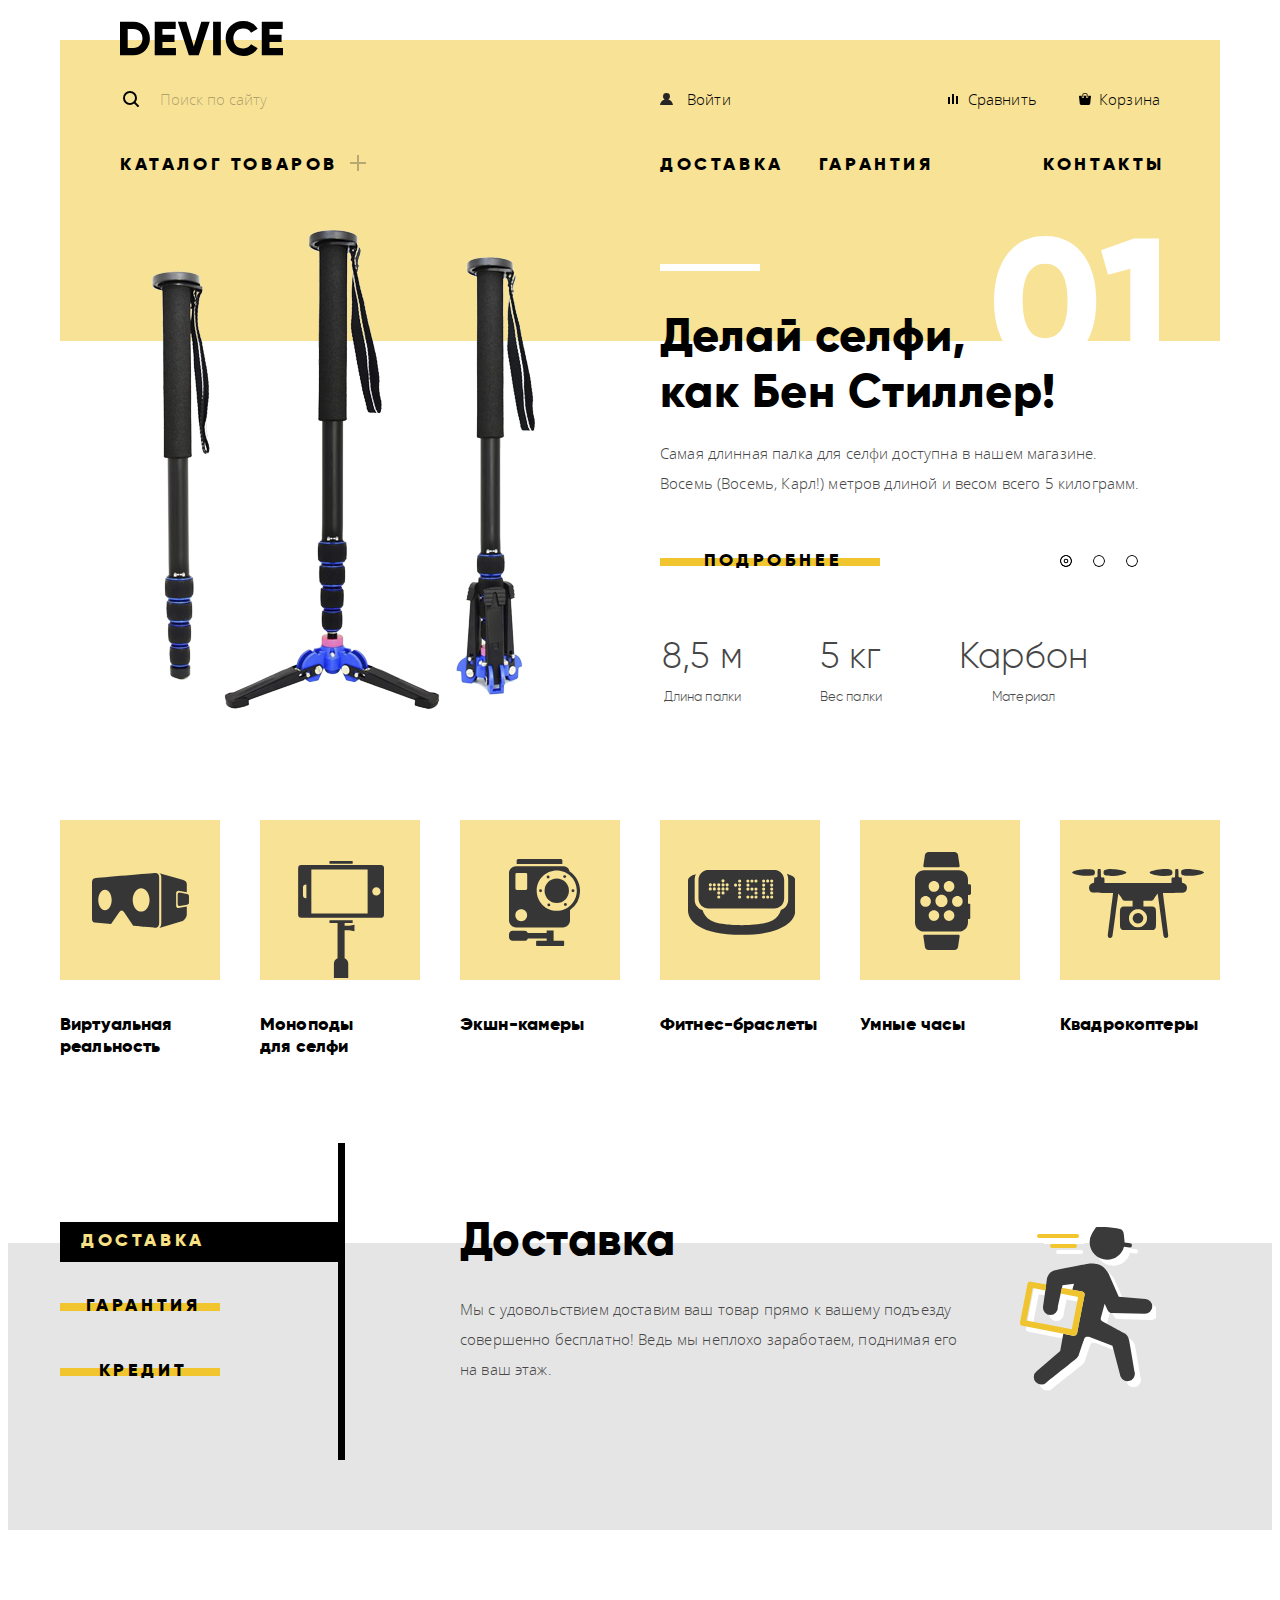
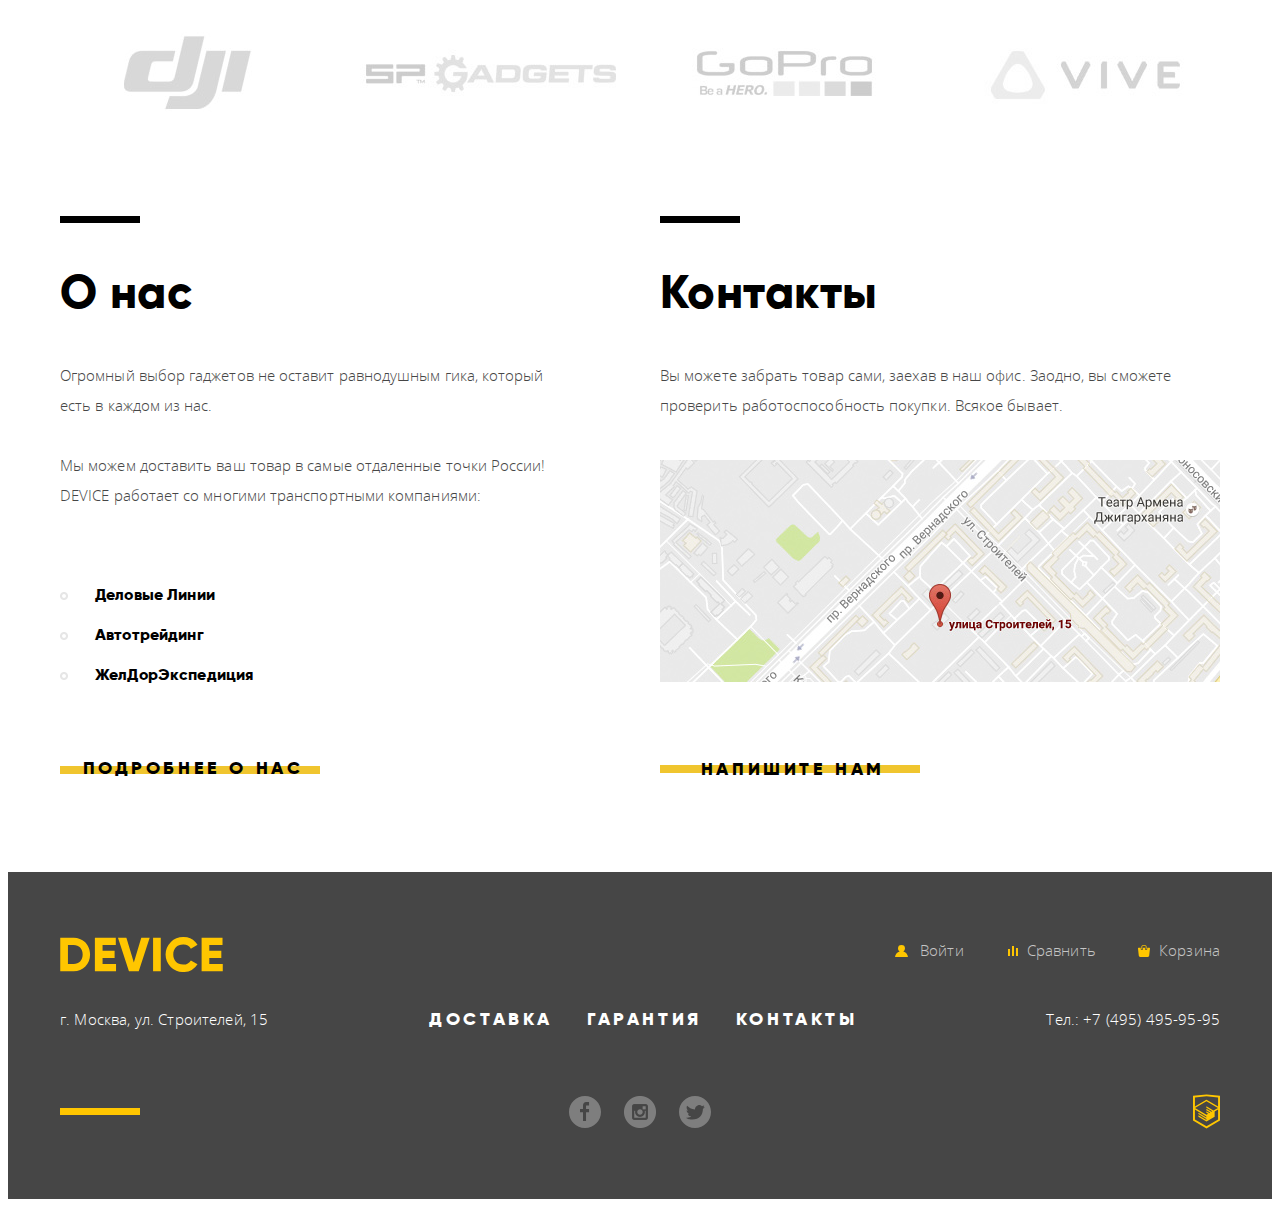
==== commit de08fef0: "Minify" ====
--- a/index.html
+++ b/index.html
@@ -3,7 +3,7 @@
 <head>
   <meta charset="UTF-8">
   <title>Device - Главная</title>
-  <link rel="stylesheet" type="text/css" href="css/style.css">
+  <link rel="stylesheet" type="text/css" href="css/style.min.css">
 </head>
 <body>
   <header class="main-header">
@@ -202,8 +202,8 @@
       <p>Вы можете забрать товар сами, заехав в наш офис. Заодно, вы сможете проверить работоспособность покупки. Всякое бывает.</p>
       <a class="map-open" href="#"><img src="img/map.jpg" width="560" height="222" alt="Карта проезда"></a>
       <section class="modal modal-map">
-        <iframe src="https://www.google.com/maps/embed?pb=!1m18!1m12!1m3!1d2249.1125488779976!2d37.52742931592807!3d55.687030980535816!2m3!1f0!2f0!3f0!3m2!1i1024!2i768!4f13.1!3m3!1m2!1s0x46b54cf65f5c8955%3A0x694710ccd55501e!2z0YPQuy4g0KHRgtGA0L7QuNGC0LXQu9C10LksIDE1LCDQnNC-0YHQutCy0LAsIDExOTMxMQ!5e0!3m2!1sru!2sru!4v1504641846105" width="960" height="559" frameborder="0" style="border:0" allowfullscreen></iframe>
-        <button class="modal-close" type="button"><span class="visually-hidden">Закрыть карту</span</button>
+        <iframe src="https://www.google.com/maps/embed?pb=!1m18!1m12!1m3!1d2249.1125488779976!2d37.52742931592807!3d55.687030980535816!2m3!1f0!2f0!3f0!3m2!1i1024!2i768!4f13.1!3m3!1m2!1s0x46b54cf65f5c8955%3A0x694710ccd55501e!2z0YPQuy4g0KHRgtGA0L7QuNGC0LXQu9C10LksIDE1LCDQnNC-0YHQutCy0LAsIDExOTMxMQ!5e0!3m2!1sru!2sru!4v1504641846105" width="960" height="559" style="border:0" allowfullscreen></iframe>
+        <button class="modal-close" type="button"><span class="visually-hidden">Закрыть карту</span></button>
       </section>
       <button class="btn feedback-open" type="button">Напишите нам</button>
       <section class="modal modal-write-us">
@@ -222,7 +222,7 @@
           </p>
           <button class="btn" type="submit">Отправить</button>
         </form>
-        <button class="modal-close" type="button"><span class="visually-hidden">Закрыть форму</span</button>
+        <button class="modal-close" type="button"><span class="visually-hidden">Закрыть форму</span></button>
       </section>
     </section>
   </div>
@@ -260,6 +260,6 @@
       </div>
     </div>
   </footer>
-  <script src="js/popups.js" type="text/javascript"></script>
+  <script src="js/popups.min.js" type="text/javascript"></script>
 </body>
 </html>
--- a/css/style.min.css
+++ b/css/style.min.css
@@ -0,0 +1 @@
+@font-face{font-family:'Gilroy';src:url('../fonts/gilroylight.woff2') format('woff2'),url('../fonts/gilroylight.woff') format('woff'),url('../fonts/gilroylight.ttf') format('truetype');font-weight:normal;font-style:normal}@font-face{font-family:'Gilroy';src:url('../fonts/gilroyextrabold.woff2') format('woff2'),url('../fonts/gilroyextrabold.woff') format('woff'),url('../fonts/gilroyextrabold.ttf') format('truetype');font-weight:bold;font-style:normal}@font-face{font-family:'Open Sans';src:url('../fonts/opensans.woff2') format('woff2'),url('../fonts/opensans.woff') format('woff'),url('../fonts/opensans-regular.ttf') format('truetype');font-weight:normal;font-style:normal}@font-face{font-family:'Open Sans';src:url('../fonts/opensanslight.woff2') format('woff2'),url('../fonts/opensanslight.woff') format('woff'),url('../fonts/opensans-light.ttf') format('truetype');font-weight:lighter;font-style:normal}body{font-family:'Open Sans',Arial,sans-serif;font-size:15px;font-weight:lighter;color:#464646;letter-spacing:.01em;line-height:2em}a{color:#000;text-decoration:none}.container{width:1160px;margin:0 auto;padding:0 20px}.flex-wrapper{display:flex}.visually-hidden{position:absolute;overflow:hidden;clip:rect(0 0 0 0);height:1px;width:1px;margin:-1px;padding:0;border:0}.heading{margin:0;font-family:'Gilroy',Arial,sans-serif;font-weight:bold;letter-spacing:.01em;font-size:47px;color:#000;line-height:1.2em}.heading-small{font-size:18px}.label{font-family:'Gilroy',Arial,sans-serif;font-weight:bold;font-size:16px;letter-spacing:.2em;text-transform:uppercase;color:#000}.main-nav .logo a:hover img,.main-nav .logo a:focus img,.main-footer .logo a:hover img,.main-footer .logo a:focus img{opacity:.6}.main-nav .logo a:focus img,.main-footer .logo a:focus img{opacity:.3}.btn{display:block;position:relative;border:0;background:0;height:40px;padding:0;margin:0;margin-left:3px;text-align:center;font-family:'Gilroy',Arial,sans-serif;font-weight:bold;font-size:18px;letter-spacing:3.6px;text-transform:uppercase;line-height:2.1em;color:#000;z-index:1;cursor:pointer}.btn::after{position:absolute;content:"";width:100%;height:8px;background-color:#f0c52e;top:16px;right:3px;z-index:-2;transform:scaleY(1);transition:transform .3s ease-out}.btn:hover::after,.btn:active::after{transform:scaleY(5)}.btn:active{color:rgba(190,156,34,0.3)}.product-slide .btn{width:220px}.services-slider-switch .btn{width:160px}.about-us .btn,.contacts .btn{width:260px}.catalog-filter .btn,.catalog-item .btn{width:200px}.main-header .container{margin-top:40px;background-color:#f7e296;background-clip:border-box;padding:0;border-left:20px solid #fff;border-right:20px solid #fff}.main-header a:hover,.main-header a:focus{opacity:.6}.main-header a:active{opacity:.3}.search-form{display:flex;font-family:'Open Sans',Arial,sans-serif;font-size:15px}.search-form button,.main-nav-submenu-open{border:0;padding:0;background:0}.search-form input[type="search"]{background:url(../img/search.svg) 3px center no-repeat;font:inherit;box-sizing:border-box;width:355px;padding:15px 10px 15px 40px;border:0}.search-form input[type="search"]::placeholder{color:rgba(0,0,0,0.3)}.search-form input[type="search"]:-ms-input-placeholder{color:rgba(0,0,0,0.3)}.search-form input[type="search"]:hover::placeholder{color:rgba(0,0,0,0.6)}.search-form input[type="search"]:hover:-ms-input-placeholder{color:rgba(0,0,0,0.6)}.search-form input[type="search"]:focus{background-image:url(../img/search.svg),linear-gradient(to top,#000 2px,transparent 2px);background-position:3px center,center center;background-repeat:no-repeat;outline:0}.search-form button{display:none;font:inherit;box-sizing:border-box;padding:5px 20px;border:2px solid #000}.search-form button:hover,.search-form button:focus{display:inline;background-color:#000;color:#fff}.search-form button:active{background-color:#000;color:rgba(255,255,255,0.3)}.search-form input:focus ~ button{display:inline}.main-header .user-block{display:flex;align-items:center;justify-content:space-between;padding:29px 60px 20px}.main-header .user-section{display:flex;width:500px;align-items:center}.user-section .user{padding-left:27px;background:url(../img/user.svg) left center no-repeat}.user-section .compare{margin-left:auto;padding-left:20px;background:url(../img/compare.svg) left center no-repeat}.user-section .cart{margin-left:42px;padding-left:20px;background:url(../img/cart.svg) left center no-repeat}.user-section .logout{opacity:.3;margin-left:19px}.main-nav{display:flex;position:relative;padding-top:0;padding-left:60px;padding-right:60px;padding-bottom:47px}.main-nav .logo{position:absolute;top:-128px;left:60px}.main-nav-submenu{display:none;position:relative;z-index:10}.main-nav-submenu ul{position:absolute;display:flex;flex-wrap:wrap;width:1160px;min-height:140px;margin:0;padding:0;padding-top:20px;left:-60px;align-content:flex-start;background-color:#f7e296}.main-nav-submenu-open:hover,.main-nav-submenu-open:focus{color:rgba(0,0,0,0.6)}.main-nav-submenu-open:active{color:rgba(0,0,0,0.3)}.main-nav-submenu-open:hover ~ .main-nav-submenu,.main-nav-submenu-open:focus ~ .main-nav-submenu,.main-nav-submenu-open:active ~ .main-nav-submenu{display:block}.main-nav-submenu-open+svg{position:relative;top:1px;left:8px}.main-nav-submenu-column{display:flex;flex-direction:column;align-self:flex-start;width:160px;margin-left:40px;color:#000;line-height:36px}.main-nav-submenu-column:first-of-type{width:200px;margin-left:60px}.main-nav .label{font-size:18px}.main-nav-menu{display:flex;flex-wrap:wrap;width:500px;padding:0;margin:0;margin-left:auto;list-style:none}.main-nav-menu li:first-child{margin-right:35px}.main-nav-menu li:last-child{margin-left:auto;margin-right:-5px}.product-slider.container{position:relative;width:1160px;margin-bottom:108px}.product-slider ol{display:flex;overflow:hidden;margin:0;padding:0;list-style:none;background-image:linear-gradient(to bottom,#f7e296 0,#f7e296 115px,#fff 115px)}.product-slide{flex-shrink:0;flex-basis:1160px;display:flex}.product-slide .image-wrapper{flex-basis:565px;flex-shrink:0;align-self:center;margin-right:35px}.product-slide .image-wrapper img{display:block;margin:auto}.product-slide .text-wrapper{flex-basis:520px;margin-right:auto}.product-slide .text-wrapper svg{margin-top:38px;margin-bottom:27px}.product-slide p{width:500px;margin-top:18px;margin-bottom:44px}.product-slide.slide-1{background-image:url(../img/01.svg);background-position:934px 10px;background-repeat:no-repeat}.product-slide.slide-2{background-image:url(../img/02.svg);background-position:909px 10px;background-repeat:no-repeat}.product-slide.slide-3{background-image:url(../img/03.svg);background-position:908px 10px;background-repeat:no-repeat}.basic-features{margin-top:57px;font-family:'Gilroy',Arial,sans-serif}.basic-features .values{font-size:36px}.basic-features .features{font-size:13px;line-height:20px}.basic-features td,.basic-features th{padding:0;padding-right:75px;white-space:nowrap}.basic-features td{padding-bottom:14px}.basic-features th{font-weight:normal}.product-slider-switch{position:absolute;display:flex;right:90px;bottom:145px;z-index:10}.product-slider-switch label{position:relative;margin-right:21px;width:12px;height:12px;border-radius:50%;background:url(../img/slider-button-empty.svg) 50% 50% no-repeat;background-size:12px 12px;overflow:hidden}.product-slider-switch label:last-of-type{margin-right:12px}#product-2:checked ~ ol .product-slide{transform:translateX(-1160px)}#product-3:checked ~ ol .product-slide{transform:translateX(-2320px)}#product-1:checked ~ .product-slider-switch label[for="product-1"]::before,#product-2:checked ~ .product-slider-switch label[for="product-2"]::before,#product-3:checked ~ .product-slider-switch label[for="product-3"]::before{position:absolute;content:"";width:12px;height:12px;background:url(../img/slider-button.svg) 50% 50% no-repeat;background-size:12px 12px}#product-1:focus ~ .product-slider-switch label[for="product-1"],#product-2:focus ~ .product-slider-switch label[for="product-2"],#product-3:focus ~ .product-slider-switch label[for="product-3"]{box-shadow:0 0 0 3px #f7e296}.popular-list{display:flex;justify-content:space-between;list-style:none;padding:0;margin:0;margin-bottom:83px;font-family:'Gilroy',Arial,sans-serif;font-size:18px;font-weight:bold;color:#000;line-height:1.2em}.popular-list li{position:relative;box-sizing:border-box;width:160px;height:240px;padding-top:194px}.popular-list a::before,.popular-list a::after{position:absolute;content:"";width:160px;height:160px;top:0;left:0}.popular-list a::before{background-color:#f7e296;z-index:-2}.popular-list li:first-child a::after{background:url("../img/popular-1.svg") 50% 50% no-repeat}.popular-list li:nth-child(2) a::after{background:url("../img/popular-2.svg") 38px 41px no-repeat}.popular-list li:nth-child(3) a::after{background:url("../img/popular-3.svg") 49px 39px no-repeat}.popular-list li:nth-child(4) a::after{background:url("../img/popular-4.svg") 28px 50px no-repeat}.popular-list li:nth-child(5) a::after{background:url("../img/popular-5.svg") 55px 32px no-repeat}.popular-list li:last-child a::after{background:url("../img/popular-6.svg") 12px 49px no-repeat}.popular-list a:hover::before{background-color:#f0c52e}.popular-list a:active::after{opacity:.3}.popular-list a:active{color:rgba(0,0,0,0.3)}.services-slider{margin-bottom:94px;padding-bottom:70px;background-image:linear-gradient(to bottom,transparent 100px,#e5e5e5 100px)}.services-slider-switch{flex-basis:285px;flex-shrink:0;margin-right:115px;padding:79px 0 43px;background:linear-gradient(to left,#000 7px,transparent 7px)}.services-slider-switch label{position:relative}.services-slider-switch .btn{margin-bottom:25px}.services-slider-list{flex-basis:760px;display:flex;overflow:hidden;margin:0;padding:0;list-style:none}.services-slide{width:100%;flex-shrink:0}.services-slide .heading{margin-top:68px}.services-slide p{width:500px;margin-top:27px}.services-slide.delivery{background-image:url(../img/delivery.svg);background-position:560px 84px;background-size:136px 164px;background-repeat:no-repeat}.services-slide.warranty{background-image:url(../img/warranty.svg);background-position:545px 61px;background-size:171px 195px;background-repeat:no-repeat}.services-slide.credit{background-image:url(../img/credit.svg);background-position:534px 61px;background-size:156px 188px;background-repeat:no-repeat}#service-1:checked ~ .flex-wrapper label[for="service-1"],#service-2:checked ~ .flex-wrapper label[for="service-2"],#service-3:checked ~ .flex-wrapper label[for="service-3"]{color:#f7e184}#service-1:checked ~ .flex-wrapper label[for="service-1"]::before,#service-2:checked ~ .flex-wrapper label[for="service-2"]::before,#service-3:checked ~ .flex-wrapper label[for="service-3"]::before{content:"";position:absolute;width:278px;height:40px;top:0;left:-3px;transform:none;background-color:#000;z-index:-1}#service-2:checked ~ .flex-wrapper .services-slide{transform:translateX(-100%)}#service-3:checked ~ .flex-wrapper .services-slide{transform:translateX(-200%)}.vendors{display:flex;justify-content:space-between;margin-bottom:92px}.vendors a{display:block;width:260px;height:100px;background-size:cover}.vendors a img{opacity:0}.vendors a:nth-of-type(1){background:url("../img/logo-1-bw.jpg") 50% 50% no-repeat}.vendors a:nth-of-type(2){background:url("../img/logo-2-bw.jpg") 50% 50% no-repeat}.vendors a:nth-of-type(3){background:url("../img/logo-3-bw.jpg") 50% 50% no-repeat}.vendors a:nth-of-type(4){background:url("../img/logo-4-bw.jpg") 50% 50% no-repeat}.vendors a:hover img,.vendors a:active img{opacity:1}.about-us,.contacts{flex-basis:560px;margin-bottom:82px}.about-us .heading,.contacts .heading{margin-bottom:40px}.about-us svg,.contacts svg{margin-bottom:32px}.about-us{margin-right:auto}.about-us p{width:500px;margin:30px 0;letter-spacing:.005em}.about-us ul{margin-top:70px;margin-bottom:60px;padding:0;padding-left:35px;list-style:none;font-family:'Gilroy',Arial,sans-serif;font-size:16px;font-weight:bold;color:#000}.about-us li{position:relative;margin-bottom:10px}.about-us li::before{position:absolute;content:"";top:12px;left:-35px;width:8px;height:8px;background-image:url(../img/bullet.svg);background-size:8px 8px;background-repeat:no-repeat}.contacts>p{margin-bottom:40px;letter-spacing:.005em}.contacts .map-open{display:block;margin-bottom:58px}@keyframes appear{0%{transform:translateX(200%) scale(0.001);opacity:0}65%{transform:translateX(-60%) translateY(-50%) scale(1.02);opacity:1}100%{transform:translateX(-50%) translateY(-50%) scale(1);opacity:1}}.modal{display:none;position:fixed;top:50%;left:50%;transform:translate(-50%,-50%);background-color:#fff;filter:drop-shadow(0 10px 20px rgba(4,6,6,0.2));z-index:1000}.modal-show{display:flex;animation-name:appear;animation-duration:.5s;animation-timing-function:ease}.modal .modal-close{position:absolute;top:22px;right:22px;width:55px;height:55px;border:0;padding:0;background:0;background-image:url(../img/modal-close.svg);background-size:55px 55px;opacity:.5}.modal .modal-close:hover,.modal .modal-close:focus{opacity:1}.modal .modal-close:active{opacity:.3}.modal-write-us{width:760px;padding-left:100px;padding-right:100px;padding-top:95px;padding-bottom:80px}.modal-write-us p{margin:0}.modal-write-us .flex-wrapper{justify-content:space-between;margin-bottom:32px}.modal-write-us label{font-family:'Gilroy',Arial,sans-serif;font-size:18px;line-height:1.2em;font-weight:bold}.modal-write-us .write-us-name,.modal-write-us .write-us-email{width:320px;color:#000}.modal-write-us .write-us-message{width:720px;color:#000;margin-bottom:40px}.modal-write-us input,.modal-write-us textarea{width:100%;padding:15px 20px;font-family:'Open Sans',Arial,sans-serif;font-size:14px;line-height:18px;font-weight:normal;border:0;background-color:#f2f2f2;margin-top:10px}.modal-write-us input::placeholder,.modal-write-us textarea::placeholder{color:rgba(0,0,0,0.4)}.modal-write-us input:-ms-input-placeholder,.modal-write-us textarea:-ms-input-placeholder{color:rgba(0,0,0,0.4)}.modal-write-us input:hover,.modal-write-us textarea:hover{background-color:#ebebeb}.modal-write-us input:focus,.modal-write-us textarea:focus{background-color:#fff;outline:3px solid #f0c52e;outline-offset:-3px}.modal-write-us input:invalid,.modal-write-us textarea:invalid{background-color:#f6dada}.modal-map{width:960px;line-height:0}.catalog{margin-top:21px}.catalog h1{padding-left:60px;line-height:80px}.breadcrumbs{display:flex;margin:0;margin-top:5px;margin-bottom:43px;padding:0;padding-left:60px;list-style:none;font-size:14px}.breadcrumbs li:not(:first-child){padding-left:38px;background:url(../img/nav-arrow.svg) 17px 50% no-repeat}.breadcrumbs li,.breadcrumbs a{color:rgba(0,0,0,0.3)}.breadcrumbs a:hover,.breadcrumbs a:focus{color:rgba(0,0,0,0.6)}.breadcrumbs a:active{color:rgba(0,0,0,0.1)}.head-container-wide{background-image:linear-gradient(to right,#dedede 50%,#eee 50%)}.body-container-wide{background-image:linear-gradient(to right,#eee 50%,#fff 50%)}.filter-heading{display:flex;width:268px;padding-left:60px;background-color:#dedede}.filter-heading .label{margin:20px 0}.catalog-sort{display:flex;flex-grow:1;align-items:center;background-color:#eee}.catalog-sort a{color:rgba(0,0,0,0.3);font-size:14px;line-height:18px}.catalog-sort .sort-categories{margin-left:55px}.catalog-sort .sort-categories a:not(:last-child){margin-right:28px}.catalog-sort .ascending-descending{display:flex;flex-basis:41px;align-items:center;justify-content:space-between;margin-left:auto}.catalog-sort .ascending-descending a{display:block;width:11px;height:10px;opacity:.2}.catalog-sort .ascending-descending a:hover,.catalog-sort .ascending-descending a:focus{opacity:.4}.catalog-sort .ascending-descending a:active{opacity:1}.ascending-descending .ascending{background:url(../img/icon-up-dir.svg) 50% 50% no-repeat}.ascending-descending .descending{background:url(../img/icon-down-dir.svg) 50% 50% no-repeat}.catalog-sort .label{margin-left:72px}.catalog-sort a:hover,.catalog-sort a:focus{color:rgba(0,0,0,0.6)}.catalog-sort a:active{color:#000}.catalog-filter{flex-shrink:0;flex-basis:268px;margin-left:60px;background-color:#eee;color:#000;font-size:14px}.catalog-filter form{width:200px;margin-top:69px}.catalog-filter fieldset{border:0;margin:0;padding:0;margin-bottom:26px}.catalog-filter legend{display:block;padding:8px 0 20px;width:100%;font-family:'Gilroy',Arial,sans-serif;font-size:18px;font-weight:bold;background-image:linear-gradient(to bottom,#000 2px,transparent 2px)}.catalog-filter fieldset.price{margin-bottom:40px}.catalog-filter fieldset.price legend{padding-bottom:34px}.catalog-filter .price-range-slider{width:100%;height:2px;background-color:#dbdbdb;margin-bottom:27px}.price-range-slider .price-current-range{position:relative;width:60%;height:100%;background-color:#91c92f}.price-current-range button{position:absolute;border:0;top:-10px;background:0;background-image:url(../img/filter-button.svg);background-size:20px 22px;background-position:top center;background-repeat:no-repeat;color:rgba(0,0,0,0.2);padding-top:25px}.price-current-range button:focus,.price-current-range button:active{background-size:22px 24px;top:-11px;padding-top:26px}.price-current-range .min-price{left:-10px}.price-current-range .max-price{right:-25%}.catalog-filter ul{margin:0;padding:0;list-style:none}.catalog-filter li{position:relative;padding-left:40px;margin-bottom:10px}.catalog-filter input[type="checkbox"]+label::before{position:absolute;content:"";width:23px;height:23px;left:0;bottom:5px;background:url(../img/checkbox-off.svg) 50% 50% no-repeat}.catalog-filter input[type="checkbox"]:checked+label::before{width:27px;background:url(../img/checkbox-on.svg) 50% 50% no-repeat}.catalog-filter input[type="checkbox"]+label:hover::before,.catalog-filter input[type="checkbox"]+label:focus::before{opacity:.6}.catalog-filter input[type="radio"]+label::before{position:absolute;content:"";width:25px;height:25px;left:0;bottom:5px;background:url(../img/radio-off.svg) 50% 50% no-repeat}.catalog-filter input[type="radio"]:checked+label::before{background:url(../img/radio-on.svg) 50% 50% no-repeat}.catalog-filter input[type="radio"]+label:hover::before,.catalog-filter input[type="radio"]+label:focus::before{opacity:.6}.catalog-filter input[type="checkbox"]:focus+label::before,.catalog-filter input[type="radio"]:focus+label::before{outline:thin dotted;outline:5px auto -webkit-focus-ring-color}.catalog-page{display:flex;flex-direction:column;padding-left:72px;background-color:#fff}.catalog-items{display:flex;flex-wrap:wrap;flex-grow:0;width:760px;justify-content:space-between;align-content:flex-start;padding-top:70px}.catalog-item{position:relative;width:360px;display:flex;flex-direction:column-reverse}.catalog-item .flex-wrapper{justify-content:space-between;align-items:baseline;padding-bottom:50px}.catalog-item .heading-small{width:260px}.catalog-item img{order:1;margin-bottom:12px}.catalog-item-hover{position:absolute;display:flex;flex-direction:column;flex-shrink:0;align-items:center;width:360px;height:380px;top:0;background-color:rgba(238,238,238,0.7);opacity:0}.catalog-item-hover:hover{opacity:1}.catalog-item-hover .btn{margin-top:170px}.catalog-item.new-item::before{position:absolute;content:"";width:60px;height:60px;top:29px;right:26px;background:url(../img/new.svg) 50% 50% no-repeat;opacity:.2}.catalog-item-price{font-family:'Gilroy',Arial,sans-serif;font-size:16px;font-weight:lighter}.add-to-comparison{font-family:'Open Sans',Tahoma,sans-serif;color:rgba(0,0,0,0.5);border:0;background:0;cursor:pointer;margin-top:15px}.add-to-comparison:hover,.add-to-comparison:focus{color:#000}.add-to-comparison:active{color:rgba(0,0,0,0.2)}.catalog-paginator{display:flex;justify-content:space-between;align-items:baseline;margin:0;padding:0;margin-top:-10px;margin-bottom:73px;background-color:#eee;list-style:none}.catalog-paginator ul{display:flex;margin:0;padding:0;padding-left:10px;list-style:none;letter-spacing:normal}.catalog-paginator ul li:not(:last-child){margin-right:30px}.catalog-paginator a{color:rgba(0,0,0,0.3)}.catalog-paginator a:hover,.catalog-paginator a:focus{color:rgba(0,0,0,0.6)}.catalog-paginator a.previous,.catalog-paginator a.next{display:block;padding:23px 30px 18px}.catalog-paginator a.previous,.catalog-paginator a.next,.catalog-paginator a:active,.catalog-paginator .paginator-current-page{color:#000}.catalog-paginator a.previous:hover,.catalog-paginator a.previous:focus,.catalog-paginator a.previous:active,.catalog-paginator a.next:hover,.catalog-paginator a.next:focus,.catalog-paginator a.next:active{background-color:rgba(0,0,0,0.08)}.catalog-paginator a.previous:active,.catalog-paginator a.next:active{color:rgba(0,0,0,0.3)}.main-footer{padding-top:65px;background-color:#464646;color:#fff}.main-footer .container{display:flex;flex-direction:column}.main-footer .flex-wrapper{justify-content:space-between;align-items:flex-start;margin-bottom:32px}.main-footer a{color:#fff}.main-footer p{margin:0}.main-footer .logo{line-height:0}.footer-user-section,.footer-menu-section{display:flex;align-items:flex-start}.footer-user-section a{position:relative;padding-left:25px;margin-right:38px;color:rgba(255,255,255,0.7);line-height:27px}.footer-user-section a:last-of-type{margin-right:0}.footer-user-section .user::before,.footer-user-section .compare::before,.footer-user-section .cart::before{position:absolute;content:"";bottom:7px;left:0;width:13px;height:13px}.footer-user-section .user::before{background:url(../img/user-footer.svg) 50% 50% no-repeat}.footer-user-section .compare::before{background:url(../img/compare-footer.svg) 50% 50% no-repeat;left:5px}.footer-user-section .cart::before{background:url(../img/cart-footer.svg) 50% 50% no-repeat;left:4px}.footer-user-section a:hover::before,.footer-user-section a:focus::before{opacity:.6}.footer-user-section a:active::before{opacity:.3}.footer-menu-section{margin-bottom:60px}.footer-menu-section a:not(:nth-child(3n)){margin-right:34px}.footer-menu-section .footer-menu{display:flex;justify-content:center;flex-wrap:wrap;width:450px;margin-left:150px;margin-right:auto}.footer-menu-section .footer-menu .label{font-size:18px}.footer-user-section a:hover,.footer-user-section a:focus,.footer-menu-section a{color:#fff}.footer-menu-section a:hover,.footer-menu-section a:focus{color:rgba(255,255,255,0.6)}.footer-user-section a:active,.footer-menu-section a:active{color:rgba(255,255,255,0.3)}.footer-social-section{display:flex;align-items:center;justify-content:space-between;margin-bottom:70px}.footer-social-section .social{display:flex;flex-basis:142px;justify-content:space-between}.footer-social-section .social a{display:block;width:32px;height:32px;background-size:32px 32px;background-repeat:no-repeat;opacity:.3}.footer-social-section .social a:hover,.footer-social-section .social a:focus{opacity:.6}.footer-social-section .social a:active{opacity:.1}.footer-social-section .social-fb{background-image:url(../img/fb.svg)}.footer-social-section .social-in{background-image:url(../img/in.svg)}.footer-social-section .social-tw{background-image:url(../img/twitter.svg)}.footer-social-section .html-academy{margin-left:53px}.footer-social-section .html-link{display:block;width:27px;height:35px;background-image:url(../img/logo-html.svg);background-size:27px 35px;background-repeat:no-repeat;opacity:1}.footer-social-section .html-link:hover,.footer-social-section .html-link:focus{opacity:.6}.footer-social-section .html-link:active{opacity:.3}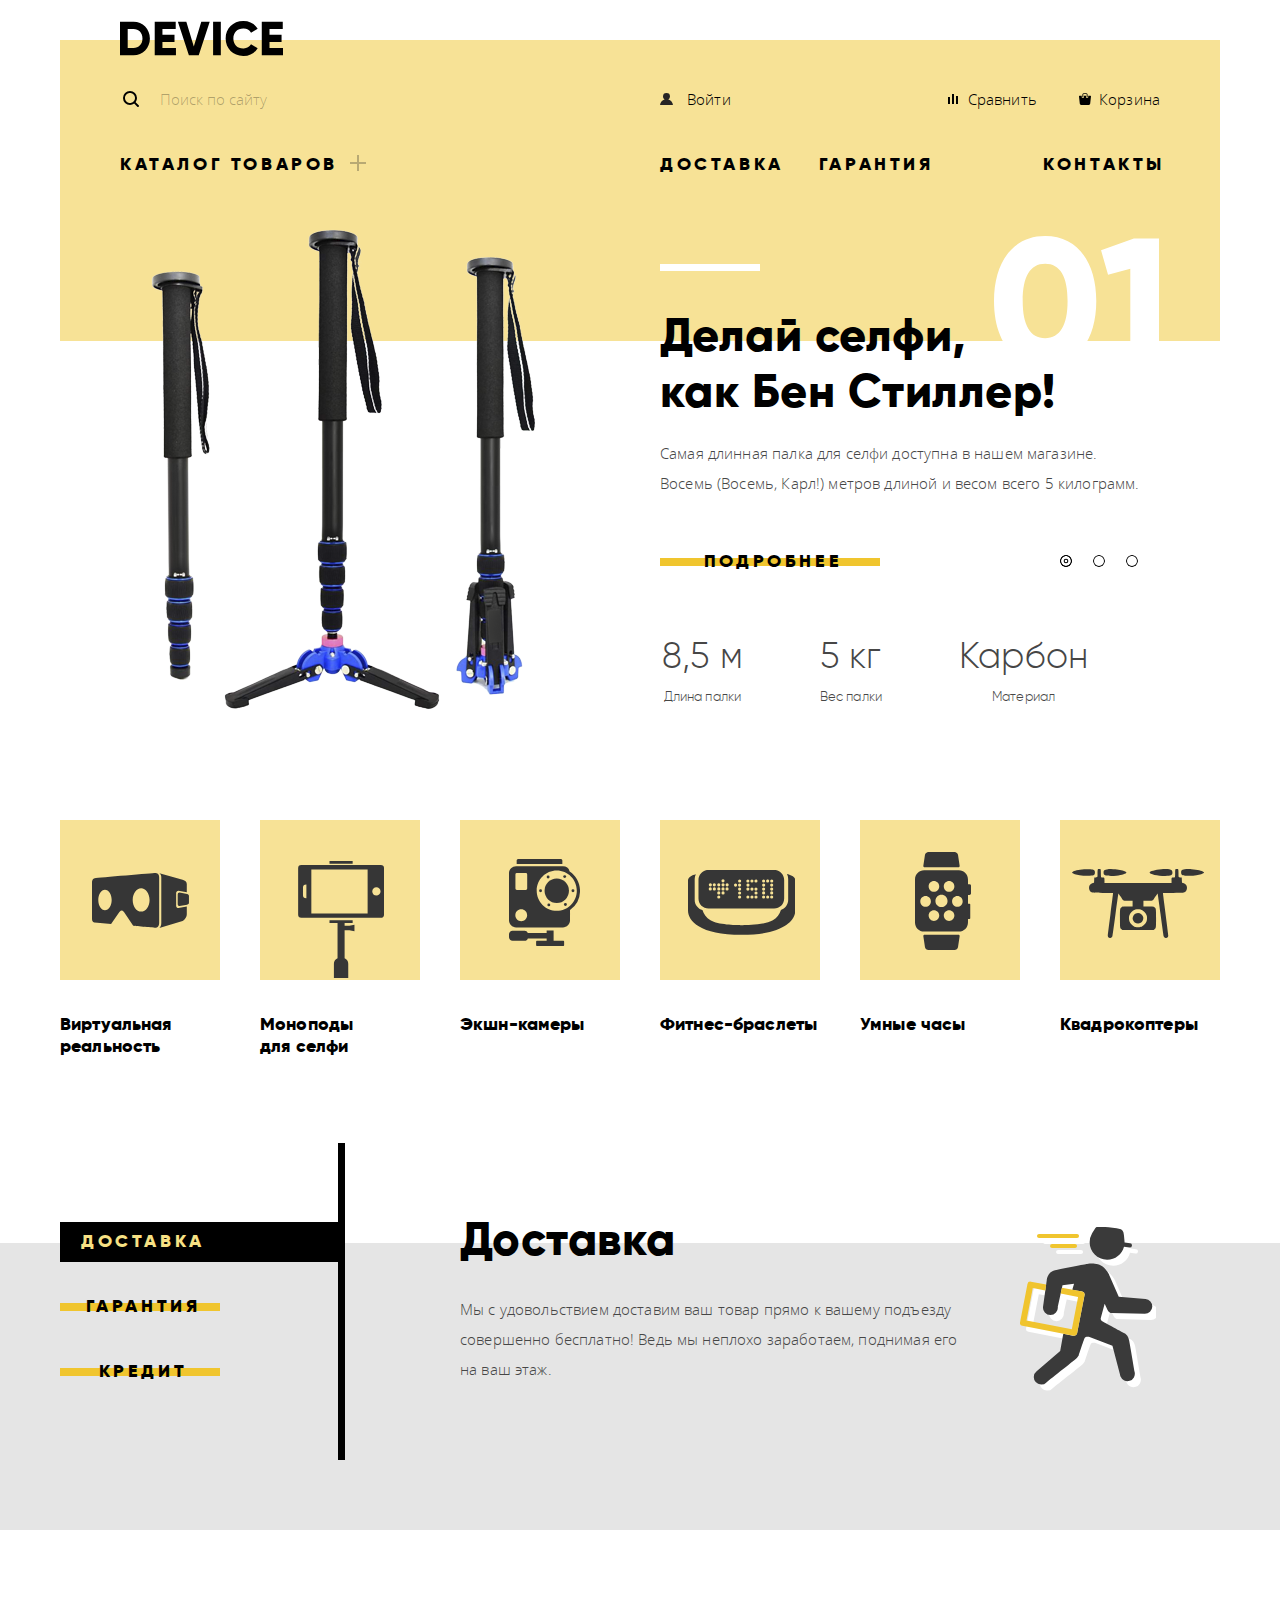
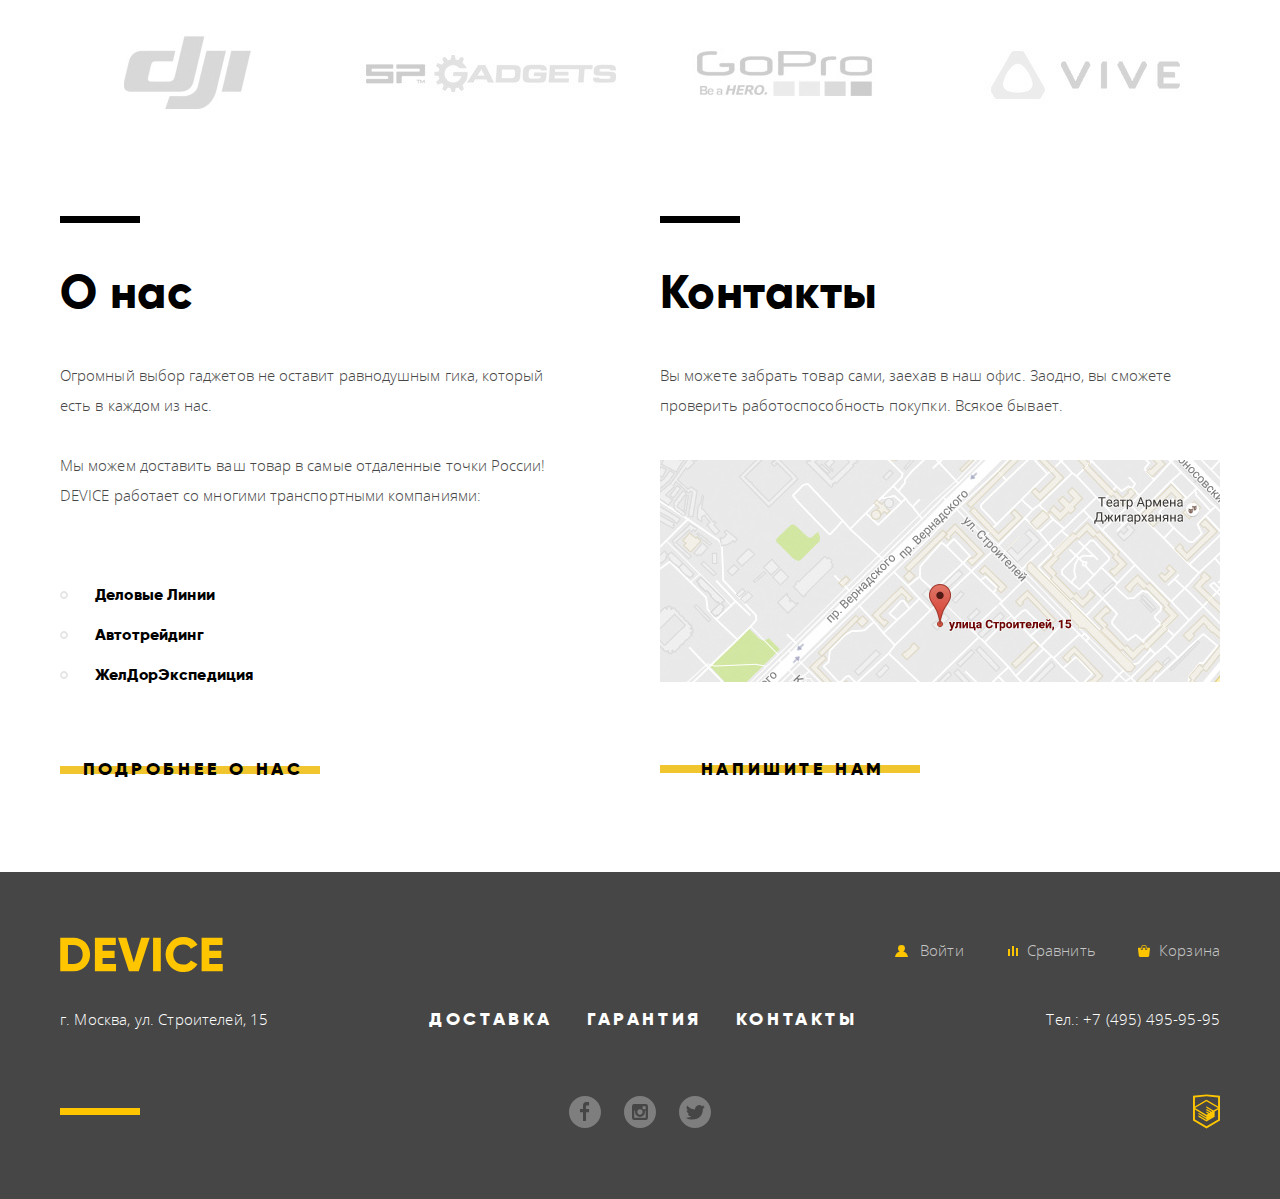
==== commit 4c388d7c: "Вторая финальная итерация: исправления, префиксы, анимация" ====
--- a/index.html
+++ b/index.html
@@ -29,16 +29,16 @@
           <div class="main-nav-submenu">
             <ul>
               <li class="main-nav-submenu-column">
-                <a href="#">Виртуальная реальность</a>
-                <a href="#">Моноподы для селфи</a>
-                <a href="#">Экшн-камеры</a>
+                <a href="catalog.html">Виртуальная реальность</a>
+                <a href="catalog.html">Моноподы для селфи</a>
+                <a href="catalog.html">Экшн-камеры</a>
               </li>
               <li class="main-nav-submenu-column">
-                <a href="#">Фитнес-браслеты</a>
-                <a href="#">Умные часы</a>
+                <a href="catalog.html">Фитнес-браслеты</a>
+                <a href="catalog.html">Умные часы</a>
               </li>
               <li class="main-nav-submenu-column">
-                <a href="#">Квадрокоптеры</a>
+                <a href="catalog.html">Квадрокоптеры</a>
               </li>
             </ul>
           </div>
@@ -135,12 +135,12 @@
   <section class="container">
     <h2 class="visually-hidden">Популярные товары</h2>
     <ul class="popular-list">
-      <li><a href="#">Виртуальная реальность</a></li>
-      <li><a href="#">Моноподы для&#160;селфи</a></li>
-      <li><a href="#">Экшн-камеры</a></li>
-      <li><a href="#">Фитнес-браслеты</a></li>
-      <li><a href="#">Умные часы</a></li>
-      <li><a href="#">Квадрокоптеры</a></li>
+      <li><a href="catalog.html">Виртуальная реальность</a></li>
+      <li><a href="catalog.html">Моноподы для&#160;селфи</a></li>
+      <li><a href="catalog.html">Экшн-камеры</a></li>
+      <li><a href="catalog.html">Фитнес-браслеты</a></li>
+      <li><a href="catalog.html">Умные часы</a></li>
+      <li><a href="catalog.html">Квадрокоптеры</a></li>
     </ul>
   </section>
   <section class="services-slider">
--- a/css/style.min.css
+++ b/css/style.min.css
@@ -1 +1 @@
-@font-face{font-family:'Gilroy';src:url('../fonts/gilroylight.woff2') format('woff2'),url('../fonts/gilroylight.woff') format('woff'),url('../fonts/gilroylight.ttf') format('truetype');font-weight:normal;font-style:normal}@font-face{font-family:'Gilroy';src:url('../fonts/gilroyextrabold.woff2') format('woff2'),url('../fonts/gilroyextrabold.woff') format('woff'),url('../fonts/gilroyextrabold.ttf') format('truetype');font-weight:bold;font-style:normal}@font-face{font-family:'Open Sans';src:url('../fonts/opensans.woff2') format('woff2'),url('../fonts/opensans.woff') format('woff'),url('../fonts/opensans-regular.ttf') format('truetype');font-weight:normal;font-style:normal}@font-face{font-family:'Open Sans';src:url('../fonts/opensanslight.woff2') format('woff2'),url('../fonts/opensanslight.woff') format('woff'),url('../fonts/opensans-light.ttf') format('truetype');font-weight:lighter;font-style:normal}body{font-family:'Open Sans',Arial,sans-serif;font-size:15px;font-weight:lighter;color:#464646;letter-spacing:.01em;line-height:2em}a{color:#000;text-decoration:none}.container{width:1160px;margin:0 auto;padding:0 20px}.flex-wrapper{display:flex}.visually-hidden{position:absolute;overflow:hidden;clip:rect(0 0 0 0);height:1px;width:1px;margin:-1px;padding:0;border:0}.heading{margin:0;font-family:'Gilroy',Arial,sans-serif;font-weight:bold;letter-spacing:.01em;font-size:47px;color:#000;line-height:1.2em}.heading-small{font-size:18px}.label{font-family:'Gilroy',Arial,sans-serif;font-weight:bold;font-size:16px;letter-spacing:.2em;text-transform:uppercase;color:#000}.main-nav .logo a:hover img,.main-nav .logo a:focus img,.main-footer .logo a:hover img,.main-footer .logo a:focus img{opacity:.6}.main-nav .logo a:focus img,.main-footer .logo a:focus img{opacity:.3}.btn{display:block;position:relative;border:0;background:0;height:40px;padding:0;margin:0;margin-left:3px;text-align:center;font-family:'Gilroy',Arial,sans-serif;font-weight:bold;font-size:18px;letter-spacing:3.6px;text-transform:uppercase;line-height:2.1em;color:#000;z-index:1;cursor:pointer}.btn::after{position:absolute;content:"";width:100%;height:8px;background-color:#f0c52e;top:16px;right:3px;z-index:-2;transform:scaleY(1);transition:transform .3s ease-out}.btn:hover::after,.btn:active::after{transform:scaleY(5)}.btn:active{color:rgba(190,156,34,0.3)}.product-slide .btn{width:220px}.services-slider-switch .btn{width:160px}.about-us .btn,.contacts .btn{width:260px}.catalog-filter .btn,.catalog-item .btn{width:200px}.main-header .container{margin-top:40px;background-color:#f7e296;background-clip:border-box;padding:0;border-left:20px solid #fff;border-right:20px solid #fff}.main-header a:hover,.main-header a:focus{opacity:.6}.main-header a:active{opacity:.3}.search-form{display:flex;font-family:'Open Sans',Arial,sans-serif;font-size:15px}.search-form button,.main-nav-submenu-open{border:0;padding:0;background:0}.search-form input[type="search"]{background:url(../img/search.svg) 3px center no-repeat;font:inherit;box-sizing:border-box;width:355px;padding:15px 10px 15px 40px;border:0}.search-form input[type="search"]::placeholder{color:rgba(0,0,0,0.3)}.search-form input[type="search"]:-ms-input-placeholder{color:rgba(0,0,0,0.3)}.search-form input[type="search"]:hover::placeholder{color:rgba(0,0,0,0.6)}.search-form input[type="search"]:hover:-ms-input-placeholder{color:rgba(0,0,0,0.6)}.search-form input[type="search"]:focus{background-image:url(../img/search.svg),linear-gradient(to top,#000 2px,transparent 2px);background-position:3px center,center center;background-repeat:no-repeat;outline:0}.search-form button{display:none;font:inherit;box-sizing:border-box;padding:5px 20px;border:2px solid #000}.search-form button:hover,.search-form button:focus{display:inline;background-color:#000;color:#fff}.search-form button:active{background-color:#000;color:rgba(255,255,255,0.3)}.search-form input:focus ~ button{display:inline}.main-header .user-block{display:flex;align-items:center;justify-content:space-between;padding:29px 60px 20px}.main-header .user-section{display:flex;width:500px;align-items:center}.user-section .user{padding-left:27px;background:url(../img/user.svg) left center no-repeat}.user-section .compare{margin-left:auto;padding-left:20px;background:url(../img/compare.svg) left center no-repeat}.user-section .cart{margin-left:42px;padding-left:20px;background:url(../img/cart.svg) left center no-repeat}.user-section .logout{opacity:.3;margin-left:19px}.main-nav{display:flex;position:relative;padding-top:0;padding-left:60px;padding-right:60px;padding-bottom:47px}.main-nav .logo{position:absolute;top:-128px;left:60px}.main-nav-submenu{display:none;position:relative;z-index:10}.main-nav-submenu ul{position:absolute;display:flex;flex-wrap:wrap;width:1160px;min-height:140px;margin:0;padding:0;padding-top:20px;left:-60px;align-content:flex-start;background-color:#f7e296}.main-nav-submenu-open:hover,.main-nav-submenu-open:focus{color:rgba(0,0,0,0.6)}.main-nav-submenu-open:active{color:rgba(0,0,0,0.3)}.main-nav-submenu-open:hover ~ .main-nav-submenu,.main-nav-submenu-open:focus ~ .main-nav-submenu,.main-nav-submenu-open:active ~ .main-nav-submenu{display:block}.main-nav-submenu-open+svg{position:relative;top:1px;left:8px}.main-nav-submenu-column{display:flex;flex-direction:column;align-self:flex-start;width:160px;margin-left:40px;color:#000;line-height:36px}.main-nav-submenu-column:first-of-type{width:200px;margin-left:60px}.main-nav .label{font-size:18px}.main-nav-menu{display:flex;flex-wrap:wrap;width:500px;padding:0;margin:0;margin-left:auto;list-style:none}.main-nav-menu li:first-child{margin-right:35px}.main-nav-menu li:last-child{margin-left:auto;margin-right:-5px}.product-slider.container{position:relative;width:1160px;margin-bottom:108px}.product-slider ol{display:flex;overflow:hidden;margin:0;padding:0;list-style:none;background-image:linear-gradient(to bottom,#f7e296 0,#f7e296 115px,#fff 115px)}.product-slide{flex-shrink:0;flex-basis:1160px;display:flex}.product-slide .image-wrapper{flex-basis:565px;flex-shrink:0;align-self:center;margin-right:35px}.product-slide .image-wrapper img{display:block;margin:auto}.product-slide .text-wrapper{flex-basis:520px;margin-right:auto}.product-slide .text-wrapper svg{margin-top:38px;margin-bottom:27px}.product-slide p{width:500px;margin-top:18px;margin-bottom:44px}.product-slide.slide-1{background-image:url(../img/01.svg);background-position:934px 10px;background-repeat:no-repeat}.product-slide.slide-2{background-image:url(../img/02.svg);background-position:909px 10px;background-repeat:no-repeat}.product-slide.slide-3{background-image:url(../img/03.svg);background-position:908px 10px;background-repeat:no-repeat}.basic-features{margin-top:57px;font-family:'Gilroy',Arial,sans-serif}.basic-features .values{font-size:36px}.basic-features .features{font-size:13px;line-height:20px}.basic-features td,.basic-features th{padding:0;padding-right:75px;white-space:nowrap}.basic-features td{padding-bottom:14px}.basic-features th{font-weight:normal}.product-slider-switch{position:absolute;display:flex;right:90px;bottom:145px;z-index:10}.product-slider-switch label{position:relative;margin-right:21px;width:12px;height:12px;border-radius:50%;background:url(../img/slider-button-empty.svg) 50% 50% no-repeat;background-size:12px 12px;overflow:hidden}.product-slider-switch label:last-of-type{margin-right:12px}#product-2:checked ~ ol .product-slide{transform:translateX(-1160px)}#product-3:checked ~ ol .product-slide{transform:translateX(-2320px)}#product-1:checked ~ .product-slider-switch label[for="product-1"]::before,#product-2:checked ~ .product-slider-switch label[for="product-2"]::before,#product-3:checked ~ .product-slider-switch label[for="product-3"]::before{position:absolute;content:"";width:12px;height:12px;background:url(../img/slider-button.svg) 50% 50% no-repeat;background-size:12px 12px}#product-1:focus ~ .product-slider-switch label[for="product-1"],#product-2:focus ~ .product-slider-switch label[for="product-2"],#product-3:focus ~ .product-slider-switch label[for="product-3"]{box-shadow:0 0 0 3px #f7e296}.popular-list{display:flex;justify-content:space-between;list-style:none;padding:0;margin:0;margin-bottom:83px;font-family:'Gilroy',Arial,sans-serif;font-size:18px;font-weight:bold;color:#000;line-height:1.2em}.popular-list li{position:relative;box-sizing:border-box;width:160px;height:240px;padding-top:194px}.popular-list a::before,.popular-list a::after{position:absolute;content:"";width:160px;height:160px;top:0;left:0}.popular-list a::before{background-color:#f7e296;z-index:-2}.popular-list li:first-child a::after{background:url("../img/popular-1.svg") 50% 50% no-repeat}.popular-list li:nth-child(2) a::after{background:url("../img/popular-2.svg") 38px 41px no-repeat}.popular-list li:nth-child(3) a::after{background:url("../img/popular-3.svg") 49px 39px no-repeat}.popular-list li:nth-child(4) a::after{background:url("../img/popular-4.svg") 28px 50px no-repeat}.popular-list li:nth-child(5) a::after{background:url("../img/popular-5.svg") 55px 32px no-repeat}.popular-list li:last-child a::after{background:url("../img/popular-6.svg") 12px 49px no-repeat}.popular-list a:hover::before{background-color:#f0c52e}.popular-list a:active::after{opacity:.3}.popular-list a:active{color:rgba(0,0,0,0.3)}.services-slider{margin-bottom:94px;padding-bottom:70px;background-image:linear-gradient(to bottom,transparent 100px,#e5e5e5 100px)}.services-slider-switch{flex-basis:285px;flex-shrink:0;margin-right:115px;padding:79px 0 43px;background:linear-gradient(to left,#000 7px,transparent 7px)}.services-slider-switch label{position:relative}.services-slider-switch .btn{margin-bottom:25px}.services-slider-list{flex-basis:760px;display:flex;overflow:hidden;margin:0;padding:0;list-style:none}.services-slide{width:100%;flex-shrink:0}.services-slide .heading{margin-top:68px}.services-slide p{width:500px;margin-top:27px}.services-slide.delivery{background-image:url(../img/delivery.svg);background-position:560px 84px;background-size:136px 164px;background-repeat:no-repeat}.services-slide.warranty{background-image:url(../img/warranty.svg);background-position:545px 61px;background-size:171px 195px;background-repeat:no-repeat}.services-slide.credit{background-image:url(../img/credit.svg);background-position:534px 61px;background-size:156px 188px;background-repeat:no-repeat}#service-1:checked ~ .flex-wrapper label[for="service-1"],#service-2:checked ~ .flex-wrapper label[for="service-2"],#service-3:checked ~ .flex-wrapper label[for="service-3"]{color:#f7e184}#service-1:checked ~ .flex-wrapper label[for="service-1"]::before,#service-2:checked ~ .flex-wrapper label[for="service-2"]::before,#service-3:checked ~ .flex-wrapper label[for="service-3"]::before{content:"";position:absolute;width:278px;height:40px;top:0;left:-3px;transform:none;background-color:#000;z-index:-1}#service-2:checked ~ .flex-wrapper .services-slide{transform:translateX(-100%)}#service-3:checked ~ .flex-wrapper .services-slide{transform:translateX(-200%)}.vendors{display:flex;justify-content:space-between;margin-bottom:92px}.vendors a{display:block;width:260px;height:100px;background-size:cover}.vendors a img{opacity:0}.vendors a:nth-of-type(1){background:url("../img/logo-1-bw.jpg") 50% 50% no-repeat}.vendors a:nth-of-type(2){background:url("../img/logo-2-bw.jpg") 50% 50% no-repeat}.vendors a:nth-of-type(3){background:url("../img/logo-3-bw.jpg") 50% 50% no-repeat}.vendors a:nth-of-type(4){background:url("../img/logo-4-bw.jpg") 50% 50% no-repeat}.vendors a:hover img,.vendors a:active img{opacity:1}.about-us,.contacts{flex-basis:560px;margin-bottom:82px}.about-us .heading,.contacts .heading{margin-bottom:40px}.about-us svg,.contacts svg{margin-bottom:32px}.about-us{margin-right:auto}.about-us p{width:500px;margin:30px 0;letter-spacing:.005em}.about-us ul{margin-top:70px;margin-bottom:60px;padding:0;padding-left:35px;list-style:none;font-family:'Gilroy',Arial,sans-serif;font-size:16px;font-weight:bold;color:#000}.about-us li{position:relative;margin-bottom:10px}.about-us li::before{position:absolute;content:"";top:12px;left:-35px;width:8px;height:8px;background-image:url(../img/bullet.svg);background-size:8px 8px;background-repeat:no-repeat}.contacts>p{margin-bottom:40px;letter-spacing:.005em}.contacts .map-open{display:block;margin-bottom:58px}@keyframes appear{0%{transform:translateX(200%) scale(0.001);opacity:0}65%{transform:translateX(-60%) translateY(-50%) scale(1.02);opacity:1}100%{transform:translateX(-50%) translateY(-50%) scale(1);opacity:1}}.modal{display:none;position:fixed;top:50%;left:50%;transform:translate(-50%,-50%);background-color:#fff;filter:drop-shadow(0 10px 20px rgba(4,6,6,0.2));z-index:1000}.modal-show{display:flex;animation-name:appear;animation-duration:.5s;animation-timing-function:ease}.modal .modal-close{position:absolute;top:22px;right:22px;width:55px;height:55px;border:0;padding:0;background:0;background-image:url(../img/modal-close.svg);background-size:55px 55px;opacity:.5}.modal .modal-close:hover,.modal .modal-close:focus{opacity:1}.modal .modal-close:active{opacity:.3}.modal-write-us{width:760px;padding-left:100px;padding-right:100px;padding-top:95px;padding-bottom:80px}.modal-write-us p{margin:0}.modal-write-us .flex-wrapper{justify-content:space-between;margin-bottom:32px}.modal-write-us label{font-family:'Gilroy',Arial,sans-serif;font-size:18px;line-height:1.2em;font-weight:bold}.modal-write-us .write-us-name,.modal-write-us .write-us-email{width:320px;color:#000}.modal-write-us .write-us-message{width:720px;color:#000;margin-bottom:40px}.modal-write-us input,.modal-write-us textarea{width:100%;padding:15px 20px;font-family:'Open Sans',Arial,sans-serif;font-size:14px;line-height:18px;font-weight:normal;border:0;background-color:#f2f2f2;margin-top:10px}.modal-write-us input::placeholder,.modal-write-us textarea::placeholder{color:rgba(0,0,0,0.4)}.modal-write-us input:-ms-input-placeholder,.modal-write-us textarea:-ms-input-placeholder{color:rgba(0,0,0,0.4)}.modal-write-us input:hover,.modal-write-us textarea:hover{background-color:#ebebeb}.modal-write-us input:focus,.modal-write-us textarea:focus{background-color:#fff;outline:3px solid #f0c52e;outline-offset:-3px}.modal-write-us input:invalid,.modal-write-us textarea:invalid{background-color:#f6dada}.modal-map{width:960px;line-height:0}.catalog{margin-top:21px}.catalog h1{padding-left:60px;line-height:80px}.breadcrumbs{display:flex;margin:0;margin-top:5px;margin-bottom:43px;padding:0;padding-left:60px;list-style:none;font-size:14px}.breadcrumbs li:not(:first-child){padding-left:38px;background:url(../img/nav-arrow.svg) 17px 50% no-repeat}.breadcrumbs li,.breadcrumbs a{color:rgba(0,0,0,0.3)}.breadcrumbs a:hover,.breadcrumbs a:focus{color:rgba(0,0,0,0.6)}.breadcrumbs a:active{color:rgba(0,0,0,0.1)}.head-container-wide{background-image:linear-gradient(to right,#dedede 50%,#eee 50%)}.body-container-wide{background-image:linear-gradient(to right,#eee 50%,#fff 50%)}.filter-heading{display:flex;width:268px;padding-left:60px;background-color:#dedede}.filter-heading .label{margin:20px 0}.catalog-sort{display:flex;flex-grow:1;align-items:center;background-color:#eee}.catalog-sort a{color:rgba(0,0,0,0.3);font-size:14px;line-height:18px}.catalog-sort .sort-categories{margin-left:55px}.catalog-sort .sort-categories a:not(:last-child){margin-right:28px}.catalog-sort .ascending-descending{display:flex;flex-basis:41px;align-items:center;justify-content:space-between;margin-left:auto}.catalog-sort .ascending-descending a{display:block;width:11px;height:10px;opacity:.2}.catalog-sort .ascending-descending a:hover,.catalog-sort .ascending-descending a:focus{opacity:.4}.catalog-sort .ascending-descending a:active{opacity:1}.ascending-descending .ascending{background:url(../img/icon-up-dir.svg) 50% 50% no-repeat}.ascending-descending .descending{background:url(../img/icon-down-dir.svg) 50% 50% no-repeat}.catalog-sort .label{margin-left:72px}.catalog-sort a:hover,.catalog-sort a:focus{color:rgba(0,0,0,0.6)}.catalog-sort a:active{color:#000}.catalog-filter{flex-shrink:0;flex-basis:268px;margin-left:60px;background-color:#eee;color:#000;font-size:14px}.catalog-filter form{width:200px;margin-top:69px}.catalog-filter fieldset{border:0;margin:0;padding:0;margin-bottom:26px}.catalog-filter legend{display:block;padding:8px 0 20px;width:100%;font-family:'Gilroy',Arial,sans-serif;font-size:18px;font-weight:bold;background-image:linear-gradient(to bottom,#000 2px,transparent 2px)}.catalog-filter fieldset.price{margin-bottom:40px}.catalog-filter fieldset.price legend{padding-bottom:34px}.catalog-filter .price-range-slider{width:100%;height:2px;background-color:#dbdbdb;margin-bottom:27px}.price-range-slider .price-current-range{position:relative;width:60%;height:100%;background-color:#91c92f}.price-current-range button{position:absolute;border:0;top:-10px;background:0;background-image:url(../img/filter-button.svg);background-size:20px 22px;background-position:top center;background-repeat:no-repeat;color:rgba(0,0,0,0.2);padding-top:25px}.price-current-range button:focus,.price-current-range button:active{background-size:22px 24px;top:-11px;padding-top:26px}.price-current-range .min-price{left:-10px}.price-current-range .max-price{right:-25%}.catalog-filter ul{margin:0;padding:0;list-style:none}.catalog-filter li{position:relative;padding-left:40px;margin-bottom:10px}.catalog-filter input[type="checkbox"]+label::before{position:absolute;content:"";width:23px;height:23px;left:0;bottom:5px;background:url(../img/checkbox-off.svg) 50% 50% no-repeat}.catalog-filter input[type="checkbox"]:checked+label::before{width:27px;background:url(../img/checkbox-on.svg) 50% 50% no-repeat}.catalog-filter input[type="checkbox"]+label:hover::before,.catalog-filter input[type="checkbox"]+label:focus::before{opacity:.6}.catalog-filter input[type="radio"]+label::before{position:absolute;content:"";width:25px;height:25px;left:0;bottom:5px;background:url(../img/radio-off.svg) 50% 50% no-repeat}.catalog-filter input[type="radio"]:checked+label::before{background:url(../img/radio-on.svg) 50% 50% no-repeat}.catalog-filter input[type="radio"]+label:hover::before,.catalog-filter input[type="radio"]+label:focus::before{opacity:.6}.catalog-filter input[type="checkbox"]:focus+label::before,.catalog-filter input[type="radio"]:focus+label::before{outline:thin dotted;outline:5px auto -webkit-focus-ring-color}.catalog-page{display:flex;flex-direction:column;padding-left:72px;background-color:#fff}.catalog-items{display:flex;flex-wrap:wrap;flex-grow:0;width:760px;justify-content:space-between;align-content:flex-start;padding-top:70px}.catalog-item{position:relative;width:360px;display:flex;flex-direction:column-reverse}.catalog-item .flex-wrapper{justify-content:space-between;align-items:baseline;padding-bottom:50px}.catalog-item .heading-small{width:260px}.catalog-item img{order:1;margin-bottom:12px}.catalog-item-hover{position:absolute;display:flex;flex-direction:column;flex-shrink:0;align-items:center;width:360px;height:380px;top:0;background-color:rgba(238,238,238,0.7);opacity:0}.catalog-item-hover:hover{opacity:1}.catalog-item-hover .btn{margin-top:170px}.catalog-item.new-item::before{position:absolute;content:"";width:60px;height:60px;top:29px;right:26px;background:url(../img/new.svg) 50% 50% no-repeat;opacity:.2}.catalog-item-price{font-family:'Gilroy',Arial,sans-serif;font-size:16px;font-weight:lighter}.add-to-comparison{font-family:'Open Sans',Tahoma,sans-serif;color:rgba(0,0,0,0.5);border:0;background:0;cursor:pointer;margin-top:15px}.add-to-comparison:hover,.add-to-comparison:focus{color:#000}.add-to-comparison:active{color:rgba(0,0,0,0.2)}.catalog-paginator{display:flex;justify-content:space-between;align-items:baseline;margin:0;padding:0;margin-top:-10px;margin-bottom:73px;background-color:#eee;list-style:none}.catalog-paginator ul{display:flex;margin:0;padding:0;padding-left:10px;list-style:none;letter-spacing:normal}.catalog-paginator ul li:not(:last-child){margin-right:30px}.catalog-paginator a{color:rgba(0,0,0,0.3)}.catalog-paginator a:hover,.catalog-paginator a:focus{color:rgba(0,0,0,0.6)}.catalog-paginator a.previous,.catalog-paginator a.next{display:block;padding:23px 30px 18px}.catalog-paginator a.previous,.catalog-paginator a.next,.catalog-paginator a:active,.catalog-paginator .paginator-current-page{color:#000}.catalog-paginator a.previous:hover,.catalog-paginator a.previous:focus,.catalog-paginator a.previous:active,.catalog-paginator a.next:hover,.catalog-paginator a.next:focus,.catalog-paginator a.next:active{background-color:rgba(0,0,0,0.08)}.catalog-paginator a.previous:active,.catalog-paginator a.next:active{color:rgba(0,0,0,0.3)}.main-footer{padding-top:65px;background-color:#464646;color:#fff}.main-footer .container{display:flex;flex-direction:column}.main-footer .flex-wrapper{justify-content:space-between;align-items:flex-start;margin-bottom:32px}.main-footer a{color:#fff}.main-footer p{margin:0}.main-footer .logo{line-height:0}.footer-user-section,.footer-menu-section{display:flex;align-items:flex-start}.footer-user-section a{position:relative;padding-left:25px;margin-right:38px;color:rgba(255,255,255,0.7);line-height:27px}.footer-user-section a:last-of-type{margin-right:0}.footer-user-section .user::before,.footer-user-section .compare::before,.footer-user-section .cart::before{position:absolute;content:"";bottom:7px;left:0;width:13px;height:13px}.footer-user-section .user::before{background:url(../img/user-footer.svg) 50% 50% no-repeat}.footer-user-section .compare::before{background:url(../img/compare-footer.svg) 50% 50% no-repeat;left:5px}.footer-user-section .cart::before{background:url(../img/cart-footer.svg) 50% 50% no-repeat;left:4px}.footer-user-section a:hover::before,.footer-user-section a:focus::before{opacity:.6}.footer-user-section a:active::before{opacity:.3}.footer-menu-section{margin-bottom:60px}.footer-menu-section a:not(:nth-child(3n)){margin-right:34px}.footer-menu-section .footer-menu{display:flex;justify-content:center;flex-wrap:wrap;width:450px;margin-left:150px;margin-right:auto}.footer-menu-section .footer-menu .label{font-size:18px}.footer-user-section a:hover,.footer-user-section a:focus,.footer-menu-section a{color:#fff}.footer-menu-section a:hover,.footer-menu-section a:focus{color:rgba(255,255,255,0.6)}.footer-user-section a:active,.footer-menu-section a:active{color:rgba(255,255,255,0.3)}.footer-social-section{display:flex;align-items:center;justify-content:space-between;margin-bottom:70px}.footer-social-section .social{display:flex;flex-basis:142px;justify-content:space-between}.footer-social-section .social a{display:block;width:32px;height:32px;background-size:32px 32px;background-repeat:no-repeat;opacity:.3}.footer-social-section .social a:hover,.footer-social-section .social a:focus{opacity:.6}.footer-social-section .social a:active{opacity:.1}.footer-social-section .social-fb{background-image:url(../img/fb.svg)}.footer-social-section .social-in{background-image:url(../img/in.svg)}.footer-social-section .social-tw{background-image:url(../img/twitter.svg)}.footer-social-section .html-academy{margin-left:53px}.footer-social-section .html-link{display:block;width:27px;height:35px;background-image:url(../img/logo-html.svg);background-size:27px 35px;background-repeat:no-repeat;opacity:1}.footer-social-section .html-link:hover,.footer-social-section .html-link:focus{opacity:.6}.footer-social-section .html-link:active{opacity:.3}+@font-face{font-family:'Gilroy';src:url('../fonts/gilroylight.woff2') format('woff2'),url('../fonts/gilroylight.woff') format('woff'),url('../fonts/gilroylight.ttf') format('truetype');font-weight:normal;font-style:normal}@font-face{font-family:'Gilroy';src:url('../fonts/gilroyextrabold.woff2') format('woff2'),url('../fonts/gilroyextrabold.woff') format('woff'),url('../fonts/gilroyextrabold.ttf') format('truetype');font-weight:bold;font-style:normal}@font-face{font-family:'Open Sans';src:url('../fonts/opensans.woff2') format('woff2'),url('../fonts/opensans.woff') format('woff'),url('../fonts/opensans-regular.ttf') format('truetype');font-weight:normal;font-style:normal}@font-face{font-family:'Open Sans';src:url('../fonts/opensanslight.woff2') format('woff2'),url('../fonts/opensanslight.woff') format('woff'),url('../fonts/opensans-light.ttf') format('truetype');font-weight:lighter;font-style:normal}body{margin:0;font-family:'Open Sans',Arial,sans-serif;font-size:15px;font-weight:lighter;color:#464646;letter-spacing:.01em;line-height:2em}a{color:#000;text-decoration:none}.container{width:1160px;margin:0 auto;padding:0 20px}.flex-wrapper{display:-webkit-box;display:-ms-flexbox;display:flex}.visually-hidden{position:absolute;overflow:hidden;clip:rect(0 0 0 0);height:1px;width:1px;margin:-1px;padding:0;border:0}.heading{margin:0;font-family:'Gilroy',Arial,sans-serif;font-weight:bold;letter-spacing:.01em;font-size:47px;color:#000;line-height:1.2em}.heading-small{font-size:18px}.label{font-family:'Gilroy',Arial,sans-serif;font-weight:bold;font-size:16px;letter-spacing:.2em;text-transform:uppercase;color:#000}.main-nav .logo a:hover img,.main-nav .logo a:focus img,.main-footer .logo a:hover img,.main-footer .logo a:focus img{opacity:.6}.main-nav .logo a:focus img,.main-footer .logo a:focus img{opacity:.3}.btn{display:block;position:relative;border:0;background:0;height:40px;padding:0;margin:0;margin-left:3px;text-align:center;font-family:'Gilroy',Arial,sans-serif;font-weight:bold;font-size:18px;letter-spacing:3.6px;text-transform:uppercase;line-height:2.15em;color:#000;z-index:1;cursor:pointer}.btn::after{position:absolute;content:"";width:100%;height:8px;background-color:#f0c52e;top:16px;right:3px;z-index:-2;-webkit-transform:scaleY(1);transform:scaleY(1);-webkit-transition:-webkit-transform .3s ease-out;transition:-webkit-transform .3s ease-out;transition:transform .3s ease-out;transition:transform .3s ease-out,-webkit-transform .3s ease-out}.btn:hover::after,.btn:active::after{-webkit-transform:scaleY(5);transform:scaleY(5)}.btn:active{color:rgba(190,156,34,0.3)}.product-slide .btn{width:220px}.services-slider-switch .btn{width:160px}.about-us .btn,.contacts .btn{width:260px}.catalog-filter .btn,.catalog-item .btn{width:200px}.main-header .container{margin-top:40px;background-color:#f7e296;background-clip:border-box;padding:0;border-left:20px solid #fff;border-right:20px solid #fff}.main-header a:hover,.main-header a:focus{opacity:.6}.main-header a:active{opacity:.3}.search-form{display:-webkit-box;display:-ms-flexbox;display:flex;font-family:'Open Sans',Arial,sans-serif;font-size:15px}.search-form button,.main-nav-submenu-open{border:0;padding:0;background:0;cursor:pointer}.search-form input[type="search"]{background:url(../img/search.svg) 3px center no-repeat;font:inherit;-webkit-box-sizing:border-box;box-sizing:border-box;width:355px;padding:15px 10px 15px 40px;border:0}.search-form input[type="search"]::-webkit-input-placeholder{color:rgba(0,0,0,0.3)}.search-form input[type="search"]:-ms-input-placeholder{color:rgba(0,0,0,0.3)}.search-form input[type="search"]::placeholder{color:rgba(0,0,0,0.3)}.search-form input[type="search"]:-ms-input-placeholder{color:rgba(0,0,0,0.3)}.search-form input[type="search"]:hover::-webkit-input-placeholder{color:rgba(0,0,0,0.6)}.search-form input[type="search"]:hover:-ms-input-placeholder{color:rgba(0,0,0,0.6)}.search-form input[type="search"]:hover::placeholder{color:rgba(0,0,0,0.6)}.search-form input[type="search"]:hover:-ms-input-placeholder{color:rgba(0,0,0,0.6)}.search-form input[type="search"]:focus{background-image:url(../img/search.svg),linear-gradient(to top,#000 2px,transparent 2px);background-position:3px center,center center;background-repeat:no-repeat;outline:0}.search-form button{display:none;font:inherit;-webkit-box-sizing:border-box;box-sizing:border-box;padding:5px 20px;border:2px solid #000}.search-form button:hover,.search-form button:focus{display:inline;background-color:#000;color:#fff}.search-form button:active{background-color:#000;color:rgba(255,255,255,0.3)}.search-form input:focus ~ button{display:inline}.main-header .user-block{display:-webkit-box;display:-ms-flexbox;display:flex;-webkit-box-align:center;-ms-flex-align:center;align-items:center;-webkit-box-pack:justify;-ms-flex-pack:justify;justify-content:space-between;padding:29px 60px 20px}.main-header .user-section{display:-webkit-box;display:-ms-flexbox;display:flex;width:500px;-webkit-box-align:center;-ms-flex-align:center;align-items:center}.user-section .user{padding-left:27px;background:url(../img/user.svg) left center no-repeat}.user-section .compare{margin-left:auto;padding-left:20px;background:url(../img/compare.svg) left center no-repeat}.user-section .cart{margin-left:42px;padding-left:20px;background:url(../img/cart.svg) left center no-repeat}.user-section .logout{opacity:.3;margin-left:19px}.main-nav{display:-webkit-box;display:-ms-flexbox;display:flex;-webkit-box-align:start;-ms-flex-align:start;align-items:flex-start;position:relative;padding-top:0;padding-left:60px;padding-right:60px;padding-bottom:39px}.main-nav .logo{position:absolute;top:-128px;left:60px}.main-nav-submenu{display:none;position:relative;z-index:10}.main-nav-submenu-open{padding-bottom:12px}.main-nav-submenu:hover,.main-nav-submenu:focus,.main-nav-submenu:active{display:block}.main-nav-submenu ul{position:absolute;display:-webkit-box;display:-ms-flexbox;display:flex;-ms-flex-wrap:wrap;flex-wrap:wrap;width:1160px;min-height:140px;margin:0;padding:0;padding-top:20px;left:-60px;-ms-flex-line-pack:start;align-content:flex-start;background-color:#f7e296}.main-nav-submenu-open:hover,.main-nav-submenu-open:focus{color:rgba(0,0,0,0.6)}.main-nav-submenu-open:active{color:rgba(0,0,0,0.3)}.main-nav-submenu-open:hover ~ .main-nav-submenu,.main-nav-submenu-open:focus ~ .main-nav-submenu,.main-nav-submenu-open:active ~ .main-nav-submenu{display:block}.main-nav-submenu-open+svg{position:relative;top:1px;left:8px}.main-nav-submenu-column{display:-webkit-box;display:-ms-flexbox;display:flex;-webkit-box-orient:vertical;-webkit-box-direction:normal;-ms-flex-direction:column;flex-direction:column;-ms-flex-item-align:start;align-self:flex-start;width:160px;margin-left:40px;color:#000;line-height:36px}.main-nav-submenu-column:first-of-type{width:200px;margin-left:60px}.main-nav .label{font-size:18px}.main-nav-menu{display:-webkit-box;display:-ms-flexbox;display:flex;-ms-flex-wrap:wrap;flex-wrap:wrap;width:500px;padding:0;margin:0;margin-left:auto;list-style:none}.main-nav-menu li:first-child{margin-right:35px}.main-nav-menu li:last-child{margin-left:auto;margin-right:-5px}.product-slider.container{position:relative;width:1160px;margin-bottom:108px}.product-slider ol{display:-webkit-box;display:-ms-flexbox;display:flex;overflow:hidden;margin:0;padding:0;list-style:none;background-image:linear-gradient(to bottom,#f7e296 0,#f7e296 115px,#fff 115px)}.product-slide{-ms-flex-negative:0;flex-shrink:0;-ms-flex-preferred-size:1160px;flex-basis:1160px;display:-webkit-box;display:-ms-flexbox;display:flex}.product-slide .image-wrapper{-ms-flex-preferred-size:565px;flex-basis:565px;-ms-flex-negative:0;flex-shrink:0;-ms-flex-item-align:center;align-self:center;margin-right:35px}.product-slide .image-wrapper img{display:block;margin:auto}.product-slide .text-wrapper{-ms-flex-preferred-size:520px;flex-basis:520px;margin-right:auto}.product-slide .text-wrapper svg{margin-top:38px;margin-bottom:27px}.product-slide p{width:500px;margin-top:18px;margin-bottom:44px}.product-slide.slide-1{background-image:url(../img/01.svg);background-position:934px 10px;background-repeat:no-repeat}.product-slide.slide-2{background-image:url(../img/02.svg);background-position:909px 10px;background-repeat:no-repeat}.product-slide.slide-3{background-image:url(../img/03.svg);background-position:908px 10px;background-repeat:no-repeat}.basic-features{margin-top:57px;font-family:'Gilroy',Arial,sans-serif}.basic-features .values{font-size:36px}.basic-features .features{font-size:13px;line-height:20px}.basic-features td,.basic-features th{padding:0;padding-right:75px;white-space:nowrap}.basic-features td{padding-bottom:14px}.basic-features th{font-weight:normal}.product-slider-switch{position:absolute;display:-webkit-box;display:-ms-flexbox;display:flex;right:90px;bottom:145px;z-index:10}.product-slider-switch label{position:relative;margin-right:21px;width:12px;height:12px;border-radius:50%;background:url(../img/slider-button-empty.svg) 50% 50% no-repeat;background-size:12px 12px;overflow:hidden}.product-slider-switch label:last-of-type{margin-right:12px}#product-2:checked ~ ol .product-slide{-webkit-transform:translateX(-1160px);transform:translateX(-1160px)}#product-3:checked ~ ol .product-slide{-webkit-transform:translateX(-2320px);transform:translateX(-2320px)}#product-1:checked ~ .product-slider-switch label[for="product-1"]::before,#product-2:checked ~ .product-slider-switch label[for="product-2"]::before,#product-3:checked ~ .product-slider-switch label[for="product-3"]::before{position:absolute;content:"";width:12px;height:12px;background:url(../img/slider-button.svg) 50% 50% no-repeat;background-size:12px 12px}#product-1:focus ~ .product-slider-switch label[for="product-1"],#product-2:focus ~ .product-slider-switch label[for="product-2"],#product-3:focus ~ .product-slider-switch label[for="product-3"]{-webkit-box-shadow:0 0 0 3px #f7e296;box-shadow:0 0 0 3px #f7e296}.popular-list{display:-webkit-box;display:-ms-flexbox;display:flex;-webkit-box-pack:justify;-ms-flex-pack:justify;justify-content:space-between;list-style:none;padding:0;margin:0;margin-bottom:83px;font-family:'Gilroy',Arial,sans-serif;font-size:18px;font-weight:bold;color:#000;line-height:1.2em}.popular-list li{position:relative;-webkit-box-sizing:border-box;box-sizing:border-box;width:160px;height:240px;padding-top:194px}.popular-list a::before,.popular-list a::after{position:absolute;content:"";width:160px;height:160px;top:0;left:0}.popular-list a::before{background-color:#f7e296;z-index:-2}.popular-list li:first-child a::after{background:url("../img/popular-1.svg") 50% 50% no-repeat}.popular-list li:nth-child(2) a::after{background:url("../img/popular-2.svg") 38px 41px no-repeat}.popular-list li:nth-child(3) a::after{background:url("../img/popular-3.svg") 49px 39px no-repeat}.popular-list li:nth-child(4) a::after{background:url("../img/popular-4.svg") 28px 50px no-repeat}.popular-list li:nth-child(5) a::after{background:url("../img/popular-5.svg") 55px 32px no-repeat}.popular-list li:last-child a::after{background:url("../img/popular-6.svg") 12px 49px no-repeat}.popular-list a:hover::before{background-color:#f0c52e}.popular-list a:active::after{opacity:.3}.popular-list a:active{color:rgba(0,0,0,0.3)}.services-slider{margin-bottom:94px;padding-bottom:70px;background-image:linear-gradient(to bottom,transparent 100px,#e5e5e5 100px)}.services-slider-switch{-ms-flex-preferred-size:285px;flex-basis:285px;-ms-flex-negative:0;flex-shrink:0;margin-right:115px;padding:79px 0 43px;background:linear-gradient(to left,#000 7px,transparent 7px)}.services-slider-switch label{position:relative}.services-slider-switch .btn{margin-bottom:25px}.services-slider-list{-ms-flex-preferred-size:760px;flex-basis:760px;display:-webkit-box;display:-ms-flexbox;display:flex;overflow:hidden;margin:0;padding:0;list-style:none}.services-slide{width:100%;-ms-flex-negative:0;flex-shrink:0}.services-slide .heading{margin-top:68px}.services-slide p{width:500px;margin-top:27px}.services-slide.delivery{background-image:url(../img/delivery.svg);background-position:560px 84px;background-size:136px 164px;background-repeat:no-repeat}.services-slide.warranty{background-image:url(../img/warranty.svg);background-position:545px 61px;background-size:171px 195px;background-repeat:no-repeat}.services-slide.credit{background-image:url(../img/credit.svg);background-position:534px 61px;background-size:156px 188px;background-repeat:no-repeat}#service-1:checked ~ .flex-wrapper label[for="service-1"],#service-2:checked ~ .flex-wrapper label[for="service-2"],#service-3:checked ~ .flex-wrapper label[for="service-3"]{color:#f7e184}#service-1:checked ~ .flex-wrapper label[for="service-1"]::before,#service-2:checked ~ .flex-wrapper label[for="service-2"]::before,#service-3:checked ~ .flex-wrapper label[for="service-3"]::before{content:"";position:absolute;width:278px;height:40px;top:0;left:-3px;-webkit-transform:none;transform:none;background-color:#000;z-index:-1}#service-2:checked ~ .flex-wrapper .services-slide{-webkit-transform:translateX(-100%);transform:translateX(-100%)}#service-3:checked ~ .flex-wrapper .services-slide{-webkit-transform:translateX(-200%);transform:translateX(-200%)}.vendors{display:-webkit-box;display:-ms-flexbox;display:flex;-webkit-box-pack:justify;-ms-flex-pack:justify;justify-content:space-between;margin-bottom:92px}.vendors a{display:block;width:260px;height:100px;background-size:cover}.vendors a img{opacity:0}.vendors a:nth-of-type(1){background:url("../img/logo-1-bw.jpg") 50% 50% no-repeat}.vendors a:nth-of-type(2){background:url("../img/logo-2-bw.jpg") 50% 50% no-repeat}.vendors a:nth-of-type(3){background:url("../img/logo-3-bw.jpg") 50% 50% no-repeat}.vendors a:nth-of-type(4){background:url("../img/logo-4-bw.jpg") 50% 50% no-repeat}.vendors a:hover img,.vendors a:focus img,.vendors a:active img{opacity:1}.about-us,.contacts{-ms-flex-preferred-size:560px;flex-basis:560px;margin-bottom:82px}.about-us .heading,.contacts .heading{margin-bottom:40px}.about-us svg,.contacts svg{margin-bottom:32px}.about-us{margin-right:auto}.about-us p{width:500px;margin:30px 0;letter-spacing:.005em}.about-us ul{margin-top:70px;margin-bottom:60px;padding:0;list-style:none;font-family:'Gilroy',Arial,sans-serif;font-size:16px;font-weight:bold;color:#000}.about-us li{padding-left:35px;background-image:url(../img/bullet.svg);background-size:8px 8px;background-position:left 11px;background-repeat:no-repeat;margin-bottom:10px}.contacts>p{margin-bottom:40px;letter-spacing:.005em}.contacts .map-open{display:block;margin-bottom:67px;line-height:0}@-webkit-keyframes appear{0%{-webkit-transform:translateX(200%) scale(0.001);transform:translateX(200%) scale(0.001);opacity:0}65%{-webkit-transform:translateX(-60%) translateY(-50%) scale(1.05);transform:translateX(-60%) translateY(-50%) scale(1.05);opacity:1}100%{-webkit-transform:translateX(-50%) translateY(-50%) scale(1);transform:translateX(-50%) translateY(-50%) scale(1);opacity:1}}@keyframes appear{0%{-webkit-transform:translateX(200%) scale(0.001);transform:translateX(200%) scale(0.001);opacity:0}65%{-webkit-transform:translateX(-60%) translateY(-50%) scale(1.05);transform:translateX(-60%) translateY(-50%) scale(1.05);opacity:1}100%{-webkit-transform:translateX(-50%) translateY(-50%) scale(1);transform:translateX(-50%) translateY(-50%) scale(1);opacity:1}}@-webkit-keyframes error{0%{background-color:#ff3030}100%{background-color:#fff}}@keyframes error{0%{background-color:#ff3030}100%{background-color:#fff}}.modal{display:none;position:fixed;top:50%;left:50%;-webkit-transform:translate(-50%,-50%);transform:translate(-50%,-50%);background-color:#fff;z-index:1000}.modal-show{display:-webkit-box;display:-ms-flexbox;display:flex;-webkit-animation-name:appear;animation-name:appear;-webkit-animation-duration:.5s;animation-duration:.5s;-webkit-animation-timing-function:ease;animation-timing-function:ease}.modal-error{-webkit-animation-name:error;animation-name:error;-webkit-animation-duration:.7s;animation-duration:.7s;-webkit-animation-timing-function:linear;animation-timing-function:linear}.modal .modal-close{position:absolute;top:22px;right:22px;width:55px;height:55px;border:0;padding:0;background:0;background-image:url(../img/modal-close.svg);background-size:55px 55px;opacity:.5}.modal .modal-close:hover,.modal .modal-close:focus{opacity:1}.modal .modal-close:active{opacity:.3}.modal-write-us{width:760px;padding-left:100px;padding-right:100px;padding-top:95px;padding-bottom:80px;-webkit-box-shadow:-40px 0 40px -40px rgba(4,6,6,0.8),40px 0 40px -40px rgba(4,6,6,0.8),0 10px 20px 0 rgba(4,6,6,0.2);box-shadow:-40px 0 40px -40px rgba(4,6,6,0.8),40px 0 40px -40px rgba(4,6,6,0.8),0 10px 20px 0 rgba(4,6,6,0.2)}.modal-write-us p{margin:0}.modal-write-us .flex-wrapper{-webkit-box-pack:justify;-ms-flex-pack:justify;justify-content:space-between;margin-bottom:32px}.modal-write-us label{font-family:'Gilroy',Arial,sans-serif;font-size:18px;line-height:1.2em;font-weight:bold}.modal-write-us .write-us-name,.modal-write-us .write-us-email{width:320px;color:#000}.modal-write-us .write-us-message{width:720px;color:#000;margin-bottom:40px}.modal-write-us input,.modal-write-us textarea{width:100%;padding:15px 20px;font-family:'Open Sans',Arial,sans-serif;font-size:14px;line-height:18px;font-weight:normal;border:0;background-color:#f2f2f2;margin-top:10px}.modal-write-us input::-webkit-input-placeholder,.modal-write-us textarea::-webkit-input-placeholder{color:rgba(0,0,0,0.4)}.modal-write-us input:-ms-input-placeholder,.modal-write-us textarea:-ms-input-placeholder{color:rgba(0,0,0,0.4)}.modal-write-us input::placeholder,.modal-write-us textarea::placeholder{color:rgba(0,0,0,0.4)}.modal-write-us input:-ms-input-placeholder,.modal-write-us textarea:-ms-input-placeholder{color:rgba(0,0,0,0.4)}.modal-write-us input:hover,.modal-write-us textarea:hover{background-color:#ebebeb}.modal-write-us input:focus,.modal-write-us textarea:focus{background-color:#fff;outline:3px solid #f0c52e;outline-offset:-3px}.modal-write-us input:invalid,.modal-write-us textarea:invalid{background-color:#f6dada}.modal-map{width:960px;min-height:559px;line-height:0;background:url(../img/map-big.jpg) 50% 50% no-repeat;background-size:960px 559px}.catalog{margin-top:21px}.catalog h1{padding-left:60px;line-height:80px}.breadcrumbs{display:-webkit-box;display:-ms-flexbox;display:flex;margin:0;margin-top:5px;margin-bottom:43px;padding:0;padding-left:60px;list-style:none;font-size:14px}.breadcrumbs li:not(:first-child){padding-left:38px;background:url(../img/nav-arrow.svg) 17px 50% no-repeat}.breadcrumbs li,.breadcrumbs a{color:rgba(0,0,0,0.3)}.breadcrumbs a:hover,.breadcrumbs a:focus{color:rgba(0,0,0,0.6)}.breadcrumbs a:active{color:rgba(0,0,0,0.1)}.head-container-wide{background-image:-webkit-gradient(linear,left top,right top,color-stop(50%,#dedede),color-stop(50%,#eee));background-image:linear-gradient(to right,#dedede 50%,#eee 50%)}.body-container-wide{background-image:-webkit-gradient(linear,left top,right top,color-stop(50%,#eee),color-stop(50%,#fff));background-image:linear-gradient(to right,#eee 50%,#fff 50%)}.filter-heading{display:-webkit-box;display:-ms-flexbox;display:flex;width:268px;padding-left:60px;background-color:#dedede}.filter-heading .label{margin:20px 0}.catalog-sort{display:-webkit-box;display:-ms-flexbox;display:flex;-webkit-box-flex:1;-ms-flex-positive:1;flex-grow:1;-webkit-box-align:center;-ms-flex-align:center;align-items:center;background-color:#eee}.catalog-sort a{color:rgba(0,0,0,0.3);font-size:14px;line-height:18px}.catalog-sort .sort-categories{margin-left:55px}.catalog-sort .sort-categories a:not(:last-child){margin-right:28px}.catalog-sort .ascending-descending{display:-webkit-box;display:-ms-flexbox;display:flex;-ms-flex-preferred-size:41px;flex-basis:41px;-webkit-box-align:center;-ms-flex-align:center;align-items:center;-webkit-box-pack:justify;-ms-flex-pack:justify;justify-content:space-between;margin-left:auto}.catalog-sort .ascending-descending a{display:block;width:11px;height:10px;opacity:.2}.catalog-sort .ascending-descending a:hover,.catalog-sort .ascending-descending a:focus{opacity:.4}.catalog-sort .ascending-descending a:active{opacity:1}.ascending-descending .ascending{background:url(../img/icon-up-dir.svg) 50% 50% no-repeat}.ascending-descending .descending{background:url(../img/icon-down-dir.svg) 50% 50% no-repeat}.catalog-sort a.current-sort{color:#000;opacity:1}.catalog-sort .label{margin-left:72px}.catalog-sort a:hover,.catalog-sort a:focus{color:rgba(0,0,0,0.6)}.catalog-sort a:active{color:#000}.catalog-filter{-ms-flex-negative:0;flex-shrink:0;-ms-flex-preferred-size:268px;flex-basis:268px;margin-left:60px;background-color:#eee;color:#000;font-size:14px}.catalog-filter form{width:200px;margin-top:69px}.catalog-filter fieldset{border:0;margin:0;padding:0;margin-bottom:26px}.catalog-filter legend{display:block;padding:8px 0 20px;width:100%;font-family:'Gilroy',Arial,sans-serif;font-size:18px;font-weight:bold;background-image:linear-gradient(to bottom,#000 2px,transparent 2px)}.catalog-filter fieldset.price{margin-bottom:40px}.catalog-filter fieldset.price legend{padding-bottom:34px}.catalog-filter .price-range-slider{width:100%;height:2px;background-color:#dbdbdb;margin-bottom:27px}.price-range-slider .price-current-range{position:relative;width:60%;height:100%;background-color:#91c92f}.price-current-range button{position:absolute;border:0;padding-top:23px;top:-10px;background:0;background-image:url(../img/filter-button.svg);background-size:20px 22px;background-position:top center;background-repeat:no-repeat;color:rgba(0,0,0,0.2);font-family:"Gilroy",Arial,sans-serif;font-size:14px;font-weight:lighter;cursor:pointer}.price-current-range button:focus,.price-current-range button:active{background-size:22px 24px;top:-11px}.price-current-range .min-price{left:-10%}.price-current-range .max-price{right:-25%}.catalog-filter ul{margin:0;padding:0;list-style:none}.catalog-filter li{position:relative;padding-left:40px;margin-bottom:10px}.catalog-filter input[type="checkbox"]+label::before{position:absolute;content:"";width:23px;height:23px;left:0;bottom:5px;background:url(../img/checkbox-off.svg) 50% 50% no-repeat;cursor:pointer}.catalog-filter input[type="checkbox"]:checked+label::before{width:27px;background:url(../img/checkbox-on.svg) 50% 50% no-repeat}.catalog-filter input[type="checkbox"]+label:hover::before,.catalog-filter input[type="checkbox"]:focus+label::before{opacity:.6}.catalog-filter input[type="radio"]+label::before{position:absolute;content:"";width:25px;height:25px;left:-2px;bottom:3px;background:url(../img/radio-off.svg) 50% 50% no-repeat;cursor:pointer}.catalog-filter input[type="radio"]:checked+label::before{background:url(../img/radio-on.svg) 50% 50% no-repeat}.catalog-filter input[type="radio"]+label:hover::before,.catalog-filter input[type="radio"]:focus+label::before{opacity:.6}.catalog-filter input[type="checkbox"]:focus+label,.catalog-filter input[type="radio"]:focus+label{outline:1px dotted #000}.catalog-page{display:-webkit-box;display:-ms-flexbox;display:flex;-webkit-box-orient:vertical;-webkit-box-direction:normal;-ms-flex-direction:column;flex-direction:column;padding-left:72px;background-color:#fff}.catalog-items{display:-webkit-box;display:-ms-flexbox;display:flex;-ms-flex-wrap:wrap;flex-wrap:wrap;-webkit-box-flex:0;-ms-flex-positive:0;flex-grow:0;width:760px;-webkit-box-pack:justify;-ms-flex-pack:justify;justify-content:space-between;-ms-flex-line-pack:start;align-content:flex-start;padding-top:70px}.catalog-item{position:relative;width:360px;display:-webkit-box;display:-ms-flexbox;display:flex;-webkit-box-orient:vertical;-webkit-box-direction:reverse;-ms-flex-direction:column-reverse;flex-direction:column-reverse}.catalog-item .flex-wrapper{-webkit-box-pack:justify;-ms-flex-pack:justify;justify-content:space-between;-webkit-box-align:baseline;-ms-flex-align:baseline;align-items:baseline;padding-bottom:50px}.catalog-item .heading-small{width:260px}.catalog-item img{-webkit-box-ordinal-group:2;-ms-flex-order:1;order:1;margin-bottom:12px}.catalog-item-hover{position:absolute;display:-webkit-box;display:-ms-flexbox;display:flex;-webkit-box-orient:vertical;-webkit-box-direction:normal;-ms-flex-direction:column;flex-direction:column;-ms-flex-negative:0;flex-shrink:0;-webkit-box-align:center;-ms-flex-align:center;align-items:center;width:360px;height:380px;top:0;background-color:rgba(238,238,238,0.7);opacity:0}.catalog-item-hover:hover{opacity:1}.catalog-item-hover .btn{margin-top:170px}.catalog-item.new-item::before{position:absolute;content:"";width:60px;height:60px;top:29px;right:26px;background:url(../img/new.svg) 50% 50% no-repeat;opacity:.2}.catalog-item-price{font-family:'Gilroy',Arial,sans-serif;font-size:16px;font-weight:lighter}.add-to-comparison{font-family:'Open Sans',Tahoma,sans-serif;color:rgba(0,0,0,0.5);border:0;background:0;cursor:pointer;margin-top:15px}.add-to-comparison:hover,.add-to-comparison:focus{color:#000}.add-to-comparison:active{color:rgba(0,0,0,0.2)}.catalog-paginator{display:-webkit-box;display:-ms-flexbox;display:flex;-webkit-box-pack:justify;-ms-flex-pack:justify;justify-content:space-between;-webkit-box-align:baseline;-ms-flex-align:baseline;align-items:baseline;margin:0;padding:0;margin-top:-10px;margin-bottom:73px;background-color:#eee;list-style:none}.catalog-paginator ul{display:-webkit-box;display:-ms-flexbox;display:flex;margin:0;padding:0;padding-left:10px;list-style:none;letter-spacing:normal}.catalog-paginator ul li:not(:last-child){margin-right:20px}.catalog-paginator a{padding:0 5px;color:rgba(0,0,0,0.3)}.catalog-paginator a:hover,.catalog-paginator a:focus{color:rgba(0,0,0,0.6)}.catalog-paginator a.previous,.catalog-paginator a.next{display:block;padding:23px 30px 18px}.catalog-paginator a.previous,.catalog-paginator a.next,.catalog-paginator a:active,.catalog-paginator .paginator-current-page{color:#000}.catalog-paginator a.previous:hover,.catalog-paginator a.previous:focus,.catalog-paginator a.previous:active,.catalog-paginator a.next:hover,.catalog-paginator a.next:focus,.catalog-paginator a.next:active{background-color:rgba(0,0,0,0.08)}.catalog-paginator a.previous:active,.catalog-paginator a.next:active{color:rgba(0,0,0,0.3)}.main-footer{padding-top:65px;background-color:#464646;color:#fff}.main-footer .container{display:-webkit-box;display:-ms-flexbox;display:flex;-webkit-box-orient:vertical;-webkit-box-direction:normal;-ms-flex-direction:column;flex-direction:column}.main-footer .flex-wrapper{-webkit-box-pack:justify;-ms-flex-pack:justify;justify-content:space-between;-webkit-box-align:start;-ms-flex-align:start;align-items:flex-start;margin-bottom:32px}.main-footer a{color:#fff}.main-footer p{margin:0}.main-footer .logo{line-height:0}.footer-user-section,.footer-menu-section{display:-webkit-box;display:-ms-flexbox;display:flex;-webkit-box-align:start;-ms-flex-align:start;align-items:flex-start}.footer-user-section a{position:relative;padding-left:25px;margin-right:38px;color:rgba(255,255,255,0.7);line-height:27px}.footer-user-section a:last-of-type{margin-right:0}.footer-user-section .user::before,.footer-user-section .compare::before,.footer-user-section .cart::before{position:absolute;content:"";bottom:7px;left:0;width:13px;height:13px}.footer-user-section .user::before{background:url(../img/user-footer.svg) 50% 50% no-repeat}.footer-user-section .compare::before{background:url(../img/compare-footer.svg) 50% 50% no-repeat;left:5px}.footer-user-section .cart::before{background:url(../img/cart-footer.svg) 50% 50% no-repeat;left:4px}.footer-user-section a:hover::before,.footer-user-section a:focus::before{opacity:.6}.footer-user-section a:active::before{opacity:.3}.footer-menu-section{margin-bottom:60px}.footer-menu-section a:not(:nth-child(3n)){margin-right:34px}.footer-menu-section .footer-menu{display:-webkit-box;display:-ms-flexbox;display:flex;-webkit-box-pack:center;-ms-flex-pack:center;justify-content:center;-ms-flex-wrap:wrap;flex-wrap:wrap;width:450px;margin-left:150px;margin-right:auto}.footer-menu-section .footer-menu .label{font-size:18px}.footer-user-section a:hover,.footer-user-section a:focus,.footer-menu-section a{color:#fff}.footer-menu-section a:hover,.footer-menu-section a:focus{color:rgba(255,255,255,0.6)}.footer-user-section a:active,.footer-menu-section a:active{color:rgba(255,255,255,0.3)}.footer-social-section{display:-webkit-box;display:-ms-flexbox;display:flex;-webkit-box-align:center;-ms-flex-align:center;align-items:center;-webkit-box-pack:justify;-ms-flex-pack:justify;justify-content:space-between;margin-bottom:70px}.footer-social-section .social{display:-webkit-box;display:-ms-flexbox;display:flex;-ms-flex-preferred-size:142px;flex-basis:142px;-webkit-box-pack:justify;-ms-flex-pack:justify;justify-content:space-between}.footer-social-section .social a{display:block;width:32px;height:32px;background-size:32px 32px;background-repeat:no-repeat;opacity:.3}.footer-social-section .social a:hover,.footer-social-section .social a:focus{opacity:.6}.footer-social-section .social a:active{opacity:.1}.footer-social-section .social-fb{background-image:url(../img/fb.svg)}.footer-social-section .social-in{background-image:url(../img/instagram.svg)}.footer-social-section .social-tw{background-image:url(../img/twitter.svg)}.footer-social-section .html-academy{margin-left:53px}.footer-social-section .html-link{display:block;width:27px;height:35px;background-image:url(../img/logo-html.svg);background-size:27px 35px;background-repeat:no-repeat;opacity:1}.footer-social-section .html-link:hover,.footer-social-section .html-link:focus{opacity:.6}.footer-social-section .html-link:active{opacity:.3}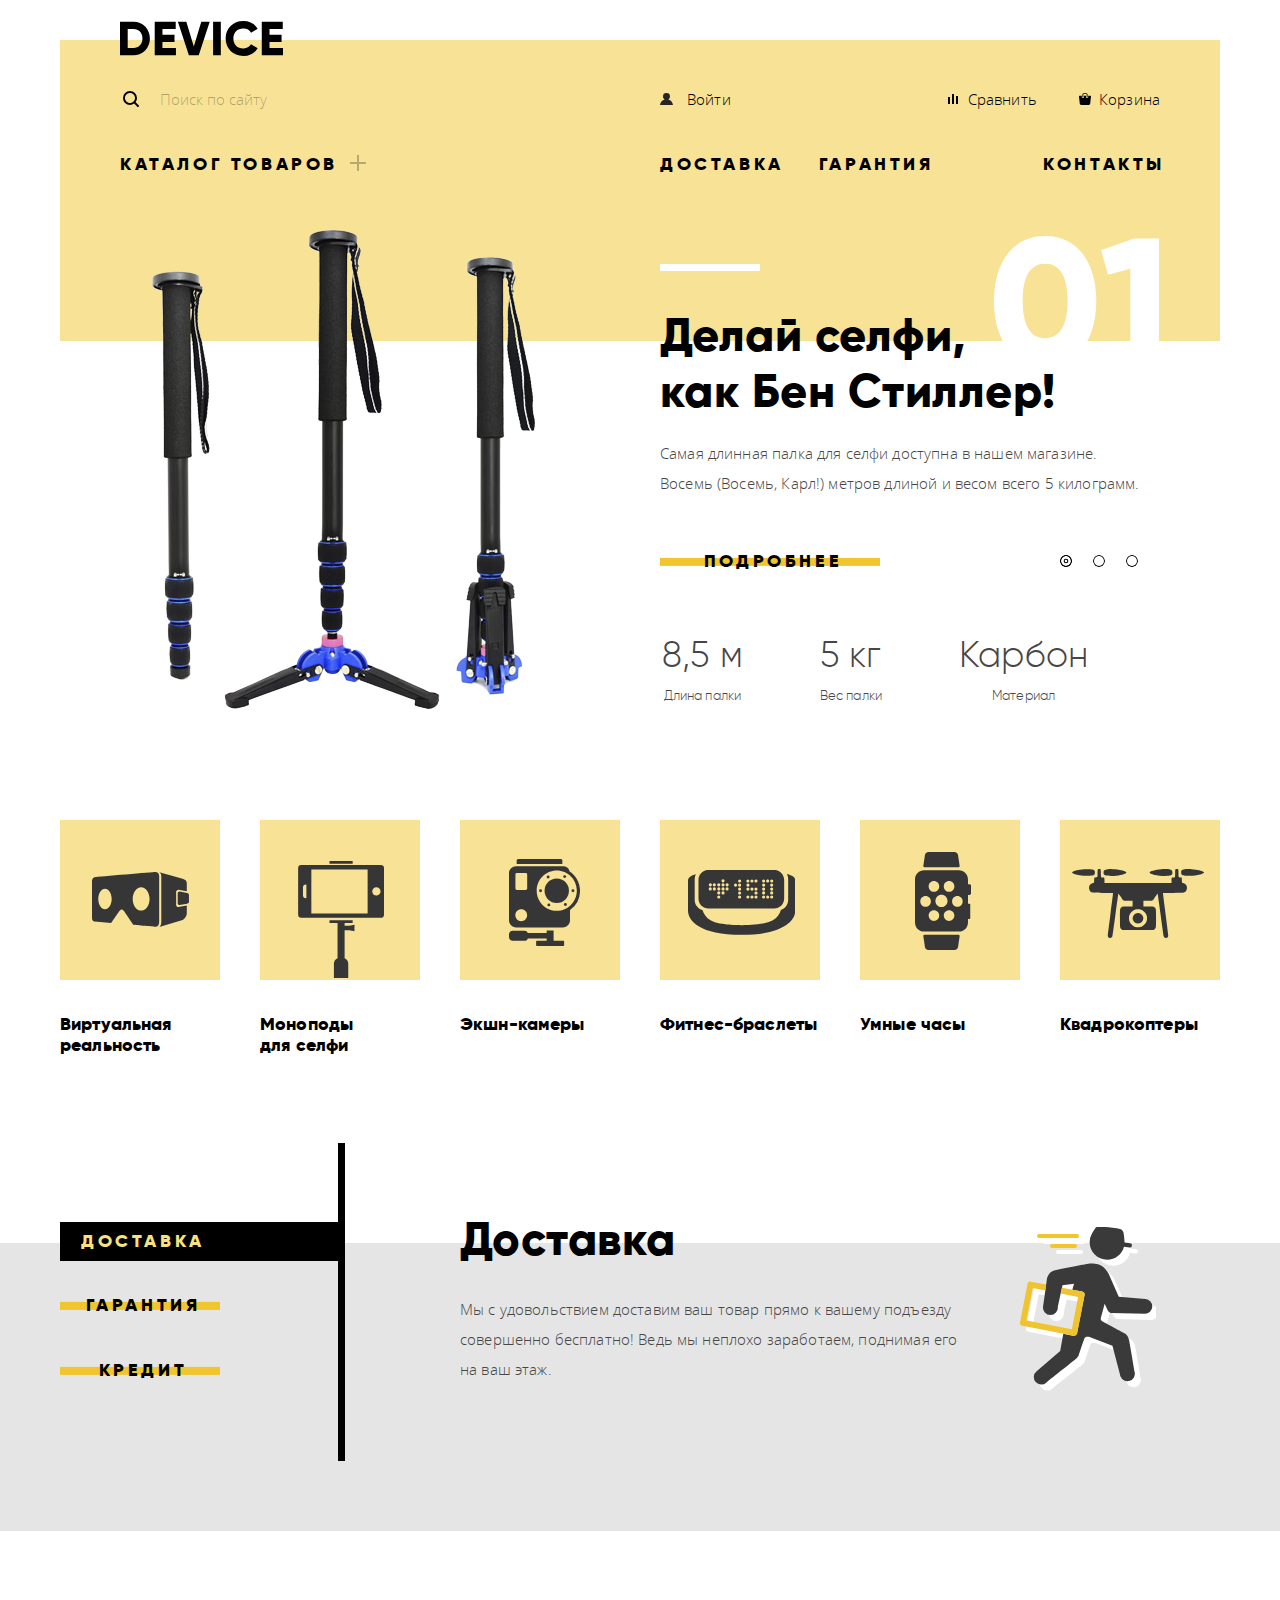
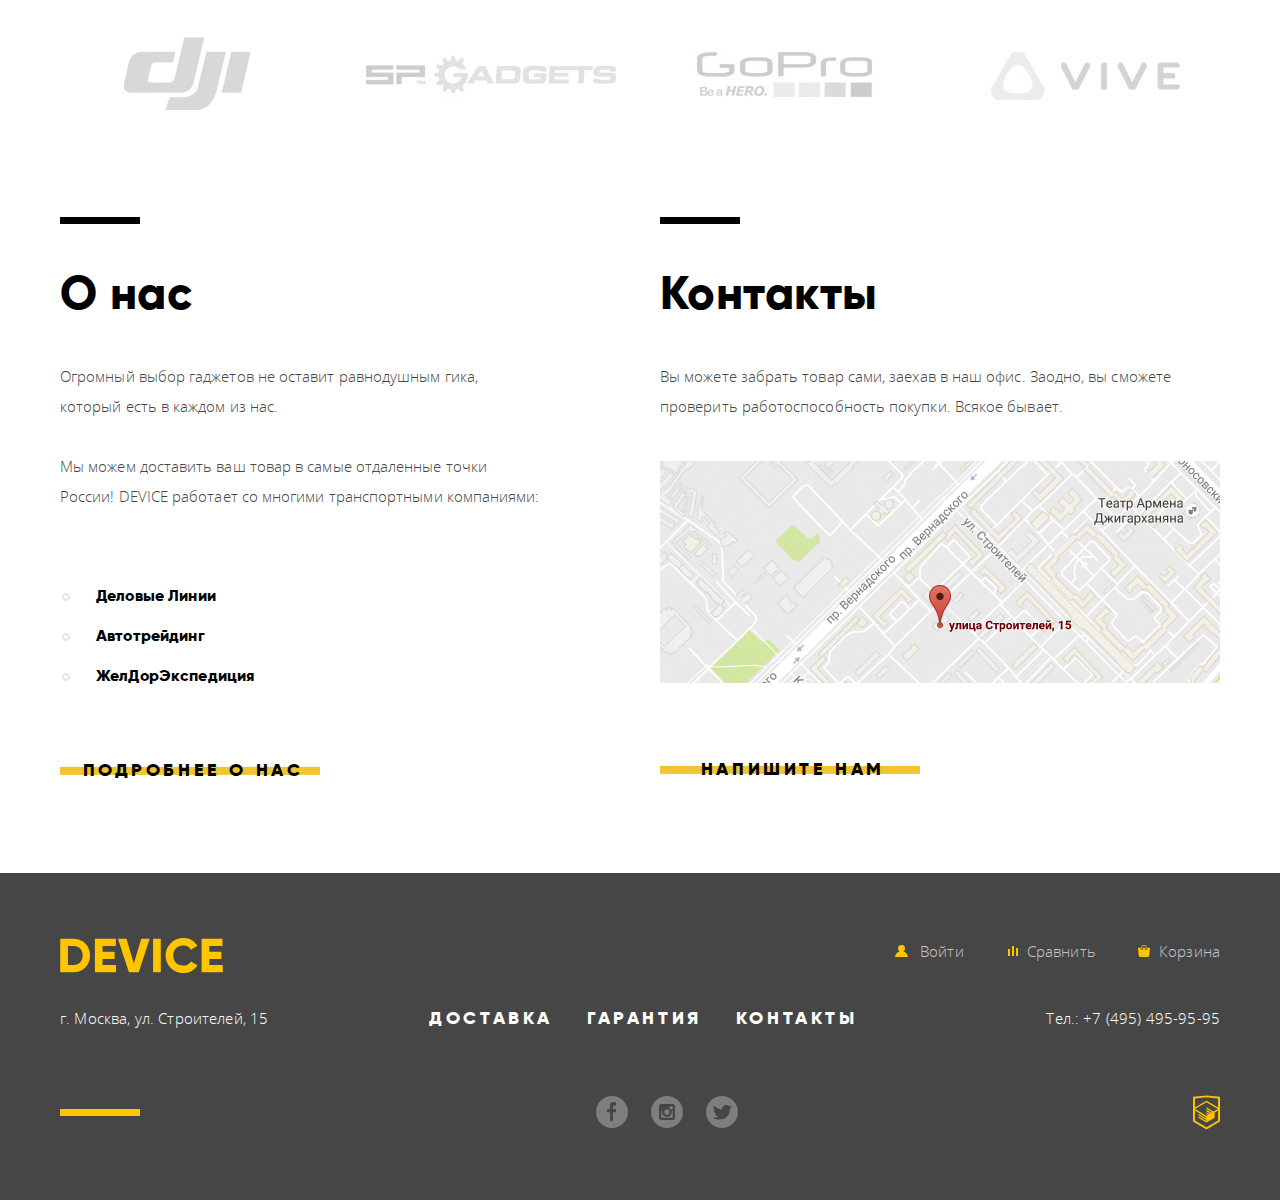
==== commit a8d8e6ac: "Третья финальная итерация" ====
--- a/index.html
+++ b/index.html
@@ -3,6 +3,7 @@
 <head>
   <meta charset="UTF-8">
   <title>Device - Главная</title>
+  <link rel="stylesheet" href="css/normalize.min.css">
   <link rel="stylesheet" type="text/css" href="css/style.min.css">
 </head>
 <body>
@@ -65,7 +66,7 @@
             <rect fill="#ffffff" x="0" y="0" width="100" height="7"/>
           </svg>
           <h2 class="heading">Делай селфи, <br>как Бен Стиллер!</h2>
-          <p>Самая длинная палка для селфи доступна в нашем магазине. <br>Восемь (Восемь, Карл!) метров длиной и весом всего 5 килограмм.</p>
+          <p>Самая длинная палка для селфи доступна в нашем магазине. Восемь&#160;(Восемь, Карл!) метров длиной и весом всего 5 килограмм.</p>
           <a href="#" class="btn">Подробнее</a>
           <table class="basic-features">
             <tr class="values">
@@ -200,12 +201,12 @@
       </svg>
       <h2 class="heading">Контакты</h2>
       <p>Вы можете забрать товар сами, заехав в наш офис. Заодно, вы сможете проверить работоспособность покупки. Всякое бывает.</p>
-      <a class="map-open" href="#"><img src="img/map.jpg" width="560" height="222" alt="Карта проезда"></a>
+      <a class="map-open" href="map.html"><img src="img/map.jpg" width="560" height="222" alt="Карта проезда"></a>
       <section class="modal modal-map">
         <iframe src="https://www.google.com/maps/embed?pb=!1m18!1m12!1m3!1d2249.1125488779976!2d37.52742931592807!3d55.687030980535816!2m3!1f0!2f0!3f0!3m2!1i1024!2i768!4f13.1!3m3!1m2!1s0x46b54cf65f5c8955%3A0x694710ccd55501e!2z0YPQuy4g0KHRgtGA0L7QuNGC0LXQu9C10LksIDE1LCDQnNC-0YHQutCy0LAsIDExOTMxMQ!5e0!3m2!1sru!2sru!4v1504641846105" width="960" height="559" style="border:0" allowfullscreen></iframe>
         <button class="modal-close" type="button"><span class="visually-hidden">Закрыть карту</span></button>
       </section>
-      <button class="btn feedback-open" type="button">Напишите нам</button>
+      <a class="btn feedback-open" href="feedback.html">Напишите нам</a>
       <section class="modal modal-write-us">
         <h2 class="visually-hidden">Форма обратной связи</h2>
         <form action="https://echo.htmlacademy.ru" method="post">
--- a/css/style.min.css
+++ b/css/style.min.css
@@ -1 +1 @@
-@font-face{font-family:'Gilroy';src:url('../fonts/gilroylight.woff2') format('woff2'),url('../fonts/gilroylight.woff') format('woff'),url('../fonts/gilroylight.ttf') format('truetype');font-weight:normal;font-style:normal}@font-face{font-family:'Gilroy';src:url('../fonts/gilroyextrabold.woff2') format('woff2'),url('../fonts/gilroyextrabold.woff') format('woff'),url('../fonts/gilroyextrabold.ttf') format('truetype');font-weight:bold;font-style:normal}@font-face{font-family:'Open Sans';src:url('../fonts/opensans.woff2') format('woff2'),url('../fonts/opensans.woff') format('woff'),url('../fonts/opensans-regular.ttf') format('truetype');font-weight:normal;font-style:normal}@font-face{font-family:'Open Sans';src:url('../fonts/opensanslight.woff2') format('woff2'),url('../fonts/opensanslight.woff') format('woff'),url('../fonts/opensans-light.ttf') format('truetype');font-weight:lighter;font-style:normal}body{margin:0;font-family:'Open Sans',Arial,sans-serif;font-size:15px;font-weight:lighter;color:#464646;letter-spacing:.01em;line-height:2em}a{color:#000;text-decoration:none}.container{width:1160px;margin:0 auto;padding:0 20px}.flex-wrapper{display:-webkit-box;display:-ms-flexbox;display:flex}.visually-hidden{position:absolute;overflow:hidden;clip:rect(0 0 0 0);height:1px;width:1px;margin:-1px;padding:0;border:0}.heading{margin:0;font-family:'Gilroy',Arial,sans-serif;font-weight:bold;letter-spacing:.01em;font-size:47px;color:#000;line-height:1.2em}.heading-small{font-size:18px}.label{font-family:'Gilroy',Arial,sans-serif;font-weight:bold;font-size:16px;letter-spacing:.2em;text-transform:uppercase;color:#000}.main-nav .logo a:hover img,.main-nav .logo a:focus img,.main-footer .logo a:hover img,.main-footer .logo a:focus img{opacity:.6}.main-nav .logo a:focus img,.main-footer .logo a:focus img{opacity:.3}.btn{display:block;position:relative;border:0;background:0;height:40px;padding:0;margin:0;margin-left:3px;text-align:center;font-family:'Gilroy',Arial,sans-serif;font-weight:bold;font-size:18px;letter-spacing:3.6px;text-transform:uppercase;line-height:2.15em;color:#000;z-index:1;cursor:pointer}.btn::after{position:absolute;content:"";width:100%;height:8px;background-color:#f0c52e;top:16px;right:3px;z-index:-2;-webkit-transform:scaleY(1);transform:scaleY(1);-webkit-transition:-webkit-transform .3s ease-out;transition:-webkit-transform .3s ease-out;transition:transform .3s ease-out;transition:transform .3s ease-out,-webkit-transform .3s ease-out}.btn:hover::after,.btn:active::after{-webkit-transform:scaleY(5);transform:scaleY(5)}.btn:active{color:rgba(190,156,34,0.3)}.product-slide .btn{width:220px}.services-slider-switch .btn{width:160px}.about-us .btn,.contacts .btn{width:260px}.catalog-filter .btn,.catalog-item .btn{width:200px}.main-header .container{margin-top:40px;background-color:#f7e296;background-clip:border-box;padding:0;border-left:20px solid #fff;border-right:20px solid #fff}.main-header a:hover,.main-header a:focus{opacity:.6}.main-header a:active{opacity:.3}.search-form{display:-webkit-box;display:-ms-flexbox;display:flex;font-family:'Open Sans',Arial,sans-serif;font-size:15px}.search-form button,.main-nav-submenu-open{border:0;padding:0;background:0;cursor:pointer}.search-form input[type="search"]{background:url(../img/search.svg) 3px center no-repeat;font:inherit;-webkit-box-sizing:border-box;box-sizing:border-box;width:355px;padding:15px 10px 15px 40px;border:0}.search-form input[type="search"]::-webkit-input-placeholder{color:rgba(0,0,0,0.3)}.search-form input[type="search"]:-ms-input-placeholder{color:rgba(0,0,0,0.3)}.search-form input[type="search"]::placeholder{color:rgba(0,0,0,0.3)}.search-form input[type="search"]:-ms-input-placeholder{color:rgba(0,0,0,0.3)}.search-form input[type="search"]:hover::-webkit-input-placeholder{color:rgba(0,0,0,0.6)}.search-form input[type="search"]:hover:-ms-input-placeholder{color:rgba(0,0,0,0.6)}.search-form input[type="search"]:hover::placeholder{color:rgba(0,0,0,0.6)}.search-form input[type="search"]:hover:-ms-input-placeholder{color:rgba(0,0,0,0.6)}.search-form input[type="search"]:focus{background-image:url(../img/search.svg),linear-gradient(to top,#000 2px,transparent 2px);background-position:3px center,center center;background-repeat:no-repeat;outline:0}.search-form button{display:none;font:inherit;-webkit-box-sizing:border-box;box-sizing:border-box;padding:5px 20px;border:2px solid #000}.search-form button:hover,.search-form button:focus{display:inline;background-color:#000;color:#fff}.search-form button:active{background-color:#000;color:rgba(255,255,255,0.3)}.search-form input:focus ~ button{display:inline}.main-header .user-block{display:-webkit-box;display:-ms-flexbox;display:flex;-webkit-box-align:center;-ms-flex-align:center;align-items:center;-webkit-box-pack:justify;-ms-flex-pack:justify;justify-content:space-between;padding:29px 60px 20px}.main-header .user-section{display:-webkit-box;display:-ms-flexbox;display:flex;width:500px;-webkit-box-align:center;-ms-flex-align:center;align-items:center}.user-section .user{padding-left:27px;background:url(../img/user.svg) left center no-repeat}.user-section .compare{margin-left:auto;padding-left:20px;background:url(../img/compare.svg) left center no-repeat}.user-section .cart{margin-left:42px;padding-left:20px;background:url(../img/cart.svg) left center no-repeat}.user-section .logout{opacity:.3;margin-left:19px}.main-nav{display:-webkit-box;display:-ms-flexbox;display:flex;-webkit-box-align:start;-ms-flex-align:start;align-items:flex-start;position:relative;padding-top:0;padding-left:60px;padding-right:60px;padding-bottom:39px}.main-nav .logo{position:absolute;top:-128px;left:60px}.main-nav-submenu{display:none;position:relative;z-index:10}.main-nav-submenu-open{padding-bottom:12px}.main-nav-submenu:hover,.main-nav-submenu:focus,.main-nav-submenu:active{display:block}.main-nav-submenu ul{position:absolute;display:-webkit-box;display:-ms-flexbox;display:flex;-ms-flex-wrap:wrap;flex-wrap:wrap;width:1160px;min-height:140px;margin:0;padding:0;padding-top:20px;left:-60px;-ms-flex-line-pack:start;align-content:flex-start;background-color:#f7e296}.main-nav-submenu-open:hover,.main-nav-submenu-open:focus{color:rgba(0,0,0,0.6)}.main-nav-submenu-open:active{color:rgba(0,0,0,0.3)}.main-nav-submenu-open:hover ~ .main-nav-submenu,.main-nav-submenu-open:focus ~ .main-nav-submenu,.main-nav-submenu-open:active ~ .main-nav-submenu{display:block}.main-nav-submenu-open+svg{position:relative;top:1px;left:8px}.main-nav-submenu-column{display:-webkit-box;display:-ms-flexbox;display:flex;-webkit-box-orient:vertical;-webkit-box-direction:normal;-ms-flex-direction:column;flex-direction:column;-ms-flex-item-align:start;align-self:flex-start;width:160px;margin-left:40px;color:#000;line-height:36px}.main-nav-submenu-column:first-of-type{width:200px;margin-left:60px}.main-nav .label{font-size:18px}.main-nav-menu{display:-webkit-box;display:-ms-flexbox;display:flex;-ms-flex-wrap:wrap;flex-wrap:wrap;width:500px;padding:0;margin:0;margin-left:auto;list-style:none}.main-nav-menu li:first-child{margin-right:35px}.main-nav-menu li:last-child{margin-left:auto;margin-right:-5px}.product-slider.container{position:relative;width:1160px;margin-bottom:108px}.product-slider ol{display:-webkit-box;display:-ms-flexbox;display:flex;overflow:hidden;margin:0;padding:0;list-style:none;background-image:linear-gradient(to bottom,#f7e296 0,#f7e296 115px,#fff 115px)}.product-slide{-ms-flex-negative:0;flex-shrink:0;-ms-flex-preferred-size:1160px;flex-basis:1160px;display:-webkit-box;display:-ms-flexbox;display:flex}.product-slide .image-wrapper{-ms-flex-preferred-size:565px;flex-basis:565px;-ms-flex-negative:0;flex-shrink:0;-ms-flex-item-align:center;align-self:center;margin-right:35px}.product-slide .image-wrapper img{display:block;margin:auto}.product-slide .text-wrapper{-ms-flex-preferred-size:520px;flex-basis:520px;margin-right:auto}.product-slide .text-wrapper svg{margin-top:38px;margin-bottom:27px}.product-slide p{width:500px;margin-top:18px;margin-bottom:44px}.product-slide.slide-1{background-image:url(../img/01.svg);background-position:934px 10px;background-repeat:no-repeat}.product-slide.slide-2{background-image:url(../img/02.svg);background-position:909px 10px;background-repeat:no-repeat}.product-slide.slide-3{background-image:url(../img/03.svg);background-position:908px 10px;background-repeat:no-repeat}.basic-features{margin-top:57px;font-family:'Gilroy',Arial,sans-serif}.basic-features .values{font-size:36px}.basic-features .features{font-size:13px;line-height:20px}.basic-features td,.basic-features th{padding:0;padding-right:75px;white-space:nowrap}.basic-features td{padding-bottom:14px}.basic-features th{font-weight:normal}.product-slider-switch{position:absolute;display:-webkit-box;display:-ms-flexbox;display:flex;right:90px;bottom:145px;z-index:10}.product-slider-switch label{position:relative;margin-right:21px;width:12px;height:12px;border-radius:50%;background:url(../img/slider-button-empty.svg) 50% 50% no-repeat;background-size:12px 12px;overflow:hidden}.product-slider-switch label:last-of-type{margin-right:12px}#product-2:checked ~ ol .product-slide{-webkit-transform:translateX(-1160px);transform:translateX(-1160px)}#product-3:checked ~ ol .product-slide{-webkit-transform:translateX(-2320px);transform:translateX(-2320px)}#product-1:checked ~ .product-slider-switch label[for="product-1"]::before,#product-2:checked ~ .product-slider-switch label[for="product-2"]::before,#product-3:checked ~ .product-slider-switch label[for="product-3"]::before{position:absolute;content:"";width:12px;height:12px;background:url(../img/slider-button.svg) 50% 50% no-repeat;background-size:12px 12px}#product-1:focus ~ .product-slider-switch label[for="product-1"],#product-2:focus ~ .product-slider-switch label[for="product-2"],#product-3:focus ~ .product-slider-switch label[for="product-3"]{-webkit-box-shadow:0 0 0 3px #f7e296;box-shadow:0 0 0 3px #f7e296}.popular-list{display:-webkit-box;display:-ms-flexbox;display:flex;-webkit-box-pack:justify;-ms-flex-pack:justify;justify-content:space-between;list-style:none;padding:0;margin:0;margin-bottom:83px;font-family:'Gilroy',Arial,sans-serif;font-size:18px;font-weight:bold;color:#000;line-height:1.2em}.popular-list li{position:relative;-webkit-box-sizing:border-box;box-sizing:border-box;width:160px;height:240px;padding-top:194px}.popular-list a::before,.popular-list a::after{position:absolute;content:"";width:160px;height:160px;top:0;left:0}.popular-list a::before{background-color:#f7e296;z-index:-2}.popular-list li:first-child a::after{background:url("../img/popular-1.svg") 50% 50% no-repeat}.popular-list li:nth-child(2) a::after{background:url("../img/popular-2.svg") 38px 41px no-repeat}.popular-list li:nth-child(3) a::after{background:url("../img/popular-3.svg") 49px 39px no-repeat}.popular-list li:nth-child(4) a::after{background:url("../img/popular-4.svg") 28px 50px no-repeat}.popular-list li:nth-child(5) a::after{background:url("../img/popular-5.svg") 55px 32px no-repeat}.popular-list li:last-child a::after{background:url("../img/popular-6.svg") 12px 49px no-repeat}.popular-list a:hover::before{background-color:#f0c52e}.popular-list a:active::after{opacity:.3}.popular-list a:active{color:rgba(0,0,0,0.3)}.services-slider{margin-bottom:94px;padding-bottom:70px;background-image:linear-gradient(to bottom,transparent 100px,#e5e5e5 100px)}.services-slider-switch{-ms-flex-preferred-size:285px;flex-basis:285px;-ms-flex-negative:0;flex-shrink:0;margin-right:115px;padding:79px 0 43px;background:linear-gradient(to left,#000 7px,transparent 7px)}.services-slider-switch label{position:relative}.services-slider-switch .btn{margin-bottom:25px}.services-slider-list{-ms-flex-preferred-size:760px;flex-basis:760px;display:-webkit-box;display:-ms-flexbox;display:flex;overflow:hidden;margin:0;padding:0;list-style:none}.services-slide{width:100%;-ms-flex-negative:0;flex-shrink:0}.services-slide .heading{margin-top:68px}.services-slide p{width:500px;margin-top:27px}.services-slide.delivery{background-image:url(../img/delivery.svg);background-position:560px 84px;background-size:136px 164px;background-repeat:no-repeat}.services-slide.warranty{background-image:url(../img/warranty.svg);background-position:545px 61px;background-size:171px 195px;background-repeat:no-repeat}.services-slide.credit{background-image:url(../img/credit.svg);background-position:534px 61px;background-size:156px 188px;background-repeat:no-repeat}#service-1:checked ~ .flex-wrapper label[for="service-1"],#service-2:checked ~ .flex-wrapper label[for="service-2"],#service-3:checked ~ .flex-wrapper label[for="service-3"]{color:#f7e184}#service-1:checked ~ .flex-wrapper label[for="service-1"]::before,#service-2:checked ~ .flex-wrapper label[for="service-2"]::before,#service-3:checked ~ .flex-wrapper label[for="service-3"]::before{content:"";position:absolute;width:278px;height:40px;top:0;left:-3px;-webkit-transform:none;transform:none;background-color:#000;z-index:-1}#service-2:checked ~ .flex-wrapper .services-slide{-webkit-transform:translateX(-100%);transform:translateX(-100%)}#service-3:checked ~ .flex-wrapper .services-slide{-webkit-transform:translateX(-200%);transform:translateX(-200%)}.vendors{display:-webkit-box;display:-ms-flexbox;display:flex;-webkit-box-pack:justify;-ms-flex-pack:justify;justify-content:space-between;margin-bottom:92px}.vendors a{display:block;width:260px;height:100px;background-size:cover}.vendors a img{opacity:0}.vendors a:nth-of-type(1){background:url("../img/logo-1-bw.jpg") 50% 50% no-repeat}.vendors a:nth-of-type(2){background:url("../img/logo-2-bw.jpg") 50% 50% no-repeat}.vendors a:nth-of-type(3){background:url("../img/logo-3-bw.jpg") 50% 50% no-repeat}.vendors a:nth-of-type(4){background:url("../img/logo-4-bw.jpg") 50% 50% no-repeat}.vendors a:hover img,.vendors a:focus img,.vendors a:active img{opacity:1}.about-us,.contacts{-ms-flex-preferred-size:560px;flex-basis:560px;margin-bottom:82px}.about-us .heading,.contacts .heading{margin-bottom:40px}.about-us svg,.contacts svg{margin-bottom:32px}.about-us{margin-right:auto}.about-us p{width:500px;margin:30px 0;letter-spacing:.005em}.about-us ul{margin-top:70px;margin-bottom:60px;padding:0;list-style:none;font-family:'Gilroy',Arial,sans-serif;font-size:16px;font-weight:bold;color:#000}.about-us li{padding-left:35px;background-image:url(../img/bullet.svg);background-size:8px 8px;background-position:left 11px;background-repeat:no-repeat;margin-bottom:10px}.contacts>p{margin-bottom:40px;letter-spacing:.005em}.contacts .map-open{display:block;margin-bottom:67px;line-height:0}@-webkit-keyframes appear{0%{-webkit-transform:translateX(200%) scale(0.001);transform:translateX(200%) scale(0.001);opacity:0}65%{-webkit-transform:translateX(-60%) translateY(-50%) scale(1.05);transform:translateX(-60%) translateY(-50%) scale(1.05);opacity:1}100%{-webkit-transform:translateX(-50%) translateY(-50%) scale(1);transform:translateX(-50%) translateY(-50%) scale(1);opacity:1}}@keyframes appear{0%{-webkit-transform:translateX(200%) scale(0.001);transform:translateX(200%) scale(0.001);opacity:0}65%{-webkit-transform:translateX(-60%) translateY(-50%) scale(1.05);transform:translateX(-60%) translateY(-50%) scale(1.05);opacity:1}100%{-webkit-transform:translateX(-50%) translateY(-50%) scale(1);transform:translateX(-50%) translateY(-50%) scale(1);opacity:1}}@-webkit-keyframes error{0%{background-color:#ff3030}100%{background-color:#fff}}@keyframes error{0%{background-color:#ff3030}100%{background-color:#fff}}.modal{display:none;position:fixed;top:50%;left:50%;-webkit-transform:translate(-50%,-50%);transform:translate(-50%,-50%);background-color:#fff;z-index:1000}.modal-show{display:-webkit-box;display:-ms-flexbox;display:flex;-webkit-animation-name:appear;animation-name:appear;-webkit-animation-duration:.5s;animation-duration:.5s;-webkit-animation-timing-function:ease;animation-timing-function:ease}.modal-error{-webkit-animation-name:error;animation-name:error;-webkit-animation-duration:.7s;animation-duration:.7s;-webkit-animation-timing-function:linear;animation-timing-function:linear}.modal .modal-close{position:absolute;top:22px;right:22px;width:55px;height:55px;border:0;padding:0;background:0;background-image:url(../img/modal-close.svg);background-size:55px 55px;opacity:.5}.modal .modal-close:hover,.modal .modal-close:focus{opacity:1}.modal .modal-close:active{opacity:.3}.modal-write-us{width:760px;padding-left:100px;padding-right:100px;padding-top:95px;padding-bottom:80px;-webkit-box-shadow:-40px 0 40px -40px rgba(4,6,6,0.8),40px 0 40px -40px rgba(4,6,6,0.8),0 10px 20px 0 rgba(4,6,6,0.2);box-shadow:-40px 0 40px -40px rgba(4,6,6,0.8),40px 0 40px -40px rgba(4,6,6,0.8),0 10px 20px 0 rgba(4,6,6,0.2)}.modal-write-us p{margin:0}.modal-write-us .flex-wrapper{-webkit-box-pack:justify;-ms-flex-pack:justify;justify-content:space-between;margin-bottom:32px}.modal-write-us label{font-family:'Gilroy',Arial,sans-serif;font-size:18px;line-height:1.2em;font-weight:bold}.modal-write-us .write-us-name,.modal-write-us .write-us-email{width:320px;color:#000}.modal-write-us .write-us-message{width:720px;color:#000;margin-bottom:40px}.modal-write-us input,.modal-write-us textarea{width:100%;padding:15px 20px;font-family:'Open Sans',Arial,sans-serif;font-size:14px;line-height:18px;font-weight:normal;border:0;background-color:#f2f2f2;margin-top:10px}.modal-write-us input::-webkit-input-placeholder,.modal-write-us textarea::-webkit-input-placeholder{color:rgba(0,0,0,0.4)}.modal-write-us input:-ms-input-placeholder,.modal-write-us textarea:-ms-input-placeholder{color:rgba(0,0,0,0.4)}.modal-write-us input::placeholder,.modal-write-us textarea::placeholder{color:rgba(0,0,0,0.4)}.modal-write-us input:-ms-input-placeholder,.modal-write-us textarea:-ms-input-placeholder{color:rgba(0,0,0,0.4)}.modal-write-us input:hover,.modal-write-us textarea:hover{background-color:#ebebeb}.modal-write-us input:focus,.modal-write-us textarea:focus{background-color:#fff;outline:3px solid #f0c52e;outline-offset:-3px}.modal-write-us input:invalid,.modal-write-us textarea:invalid{background-color:#f6dada}.modal-map{width:960px;min-height:559px;line-height:0;background:url(../img/map-big.jpg) 50% 50% no-repeat;background-size:960px 559px}.catalog{margin-top:21px}.catalog h1{padding-left:60px;line-height:80px}.breadcrumbs{display:-webkit-box;display:-ms-flexbox;display:flex;margin:0;margin-top:5px;margin-bottom:43px;padding:0;padding-left:60px;list-style:none;font-size:14px}.breadcrumbs li:not(:first-child){padding-left:38px;background:url(../img/nav-arrow.svg) 17px 50% no-repeat}.breadcrumbs li,.breadcrumbs a{color:rgba(0,0,0,0.3)}.breadcrumbs a:hover,.breadcrumbs a:focus{color:rgba(0,0,0,0.6)}.breadcrumbs a:active{color:rgba(0,0,0,0.1)}.head-container-wide{background-image:-webkit-gradient(linear,left top,right top,color-stop(50%,#dedede),color-stop(50%,#eee));background-image:linear-gradient(to right,#dedede 50%,#eee 50%)}.body-container-wide{background-image:-webkit-gradient(linear,left top,right top,color-stop(50%,#eee),color-stop(50%,#fff));background-image:linear-gradient(to right,#eee 50%,#fff 50%)}.filter-heading{display:-webkit-box;display:-ms-flexbox;display:flex;width:268px;padding-left:60px;background-color:#dedede}.filter-heading .label{margin:20px 0}.catalog-sort{display:-webkit-box;display:-ms-flexbox;display:flex;-webkit-box-flex:1;-ms-flex-positive:1;flex-grow:1;-webkit-box-align:center;-ms-flex-align:center;align-items:center;background-color:#eee}.catalog-sort a{color:rgba(0,0,0,0.3);font-size:14px;line-height:18px}.catalog-sort .sort-categories{margin-left:55px}.catalog-sort .sort-categories a:not(:last-child){margin-right:28px}.catalog-sort .ascending-descending{display:-webkit-box;display:-ms-flexbox;display:flex;-ms-flex-preferred-size:41px;flex-basis:41px;-webkit-box-align:center;-ms-flex-align:center;align-items:center;-webkit-box-pack:justify;-ms-flex-pack:justify;justify-content:space-between;margin-left:auto}.catalog-sort .ascending-descending a{display:block;width:11px;height:10px;opacity:.2}.catalog-sort .ascending-descending a:hover,.catalog-sort .ascending-descending a:focus{opacity:.4}.catalog-sort .ascending-descending a:active{opacity:1}.ascending-descending .ascending{background:url(../img/icon-up-dir.svg) 50% 50% no-repeat}.ascending-descending .descending{background:url(../img/icon-down-dir.svg) 50% 50% no-repeat}.catalog-sort a.current-sort{color:#000;opacity:1}.catalog-sort .label{margin-left:72px}.catalog-sort a:hover,.catalog-sort a:focus{color:rgba(0,0,0,0.6)}.catalog-sort a:active{color:#000}.catalog-filter{-ms-flex-negative:0;flex-shrink:0;-ms-flex-preferred-size:268px;flex-basis:268px;margin-left:60px;background-color:#eee;color:#000;font-size:14px}.catalog-filter form{width:200px;margin-top:69px}.catalog-filter fieldset{border:0;margin:0;padding:0;margin-bottom:26px}.catalog-filter legend{display:block;padding:8px 0 20px;width:100%;font-family:'Gilroy',Arial,sans-serif;font-size:18px;font-weight:bold;background-image:linear-gradient(to bottom,#000 2px,transparent 2px)}.catalog-filter fieldset.price{margin-bottom:40px}.catalog-filter fieldset.price legend{padding-bottom:34px}.catalog-filter .price-range-slider{width:100%;height:2px;background-color:#dbdbdb;margin-bottom:27px}.price-range-slider .price-current-range{position:relative;width:60%;height:100%;background-color:#91c92f}.price-current-range button{position:absolute;border:0;padding-top:23px;top:-10px;background:0;background-image:url(../img/filter-button.svg);background-size:20px 22px;background-position:top center;background-repeat:no-repeat;color:rgba(0,0,0,0.2);font-family:"Gilroy",Arial,sans-serif;font-size:14px;font-weight:lighter;cursor:pointer}.price-current-range button:focus,.price-current-range button:active{background-size:22px 24px;top:-11px}.price-current-range .min-price{left:-10%}.price-current-range .max-price{right:-25%}.catalog-filter ul{margin:0;padding:0;list-style:none}.catalog-filter li{position:relative;padding-left:40px;margin-bottom:10px}.catalog-filter input[type="checkbox"]+label::before{position:absolute;content:"";width:23px;height:23px;left:0;bottom:5px;background:url(../img/checkbox-off.svg) 50% 50% no-repeat;cursor:pointer}.catalog-filter input[type="checkbox"]:checked+label::before{width:27px;background:url(../img/checkbox-on.svg) 50% 50% no-repeat}.catalog-filter input[type="checkbox"]+label:hover::before,.catalog-filter input[type="checkbox"]:focus+label::before{opacity:.6}.catalog-filter input[type="radio"]+label::before{position:absolute;content:"";width:25px;height:25px;left:-2px;bottom:3px;background:url(../img/radio-off.svg) 50% 50% no-repeat;cursor:pointer}.catalog-filter input[type="radio"]:checked+label::before{background:url(../img/radio-on.svg) 50% 50% no-repeat}.catalog-filter input[type="radio"]+label:hover::before,.catalog-filter input[type="radio"]:focus+label::before{opacity:.6}.catalog-filter input[type="checkbox"]:focus+label,.catalog-filter input[type="radio"]:focus+label{outline:1px dotted #000}.catalog-page{display:-webkit-box;display:-ms-flexbox;display:flex;-webkit-box-orient:vertical;-webkit-box-direction:normal;-ms-flex-direction:column;flex-direction:column;padding-left:72px;background-color:#fff}.catalog-items{display:-webkit-box;display:-ms-flexbox;display:flex;-ms-flex-wrap:wrap;flex-wrap:wrap;-webkit-box-flex:0;-ms-flex-positive:0;flex-grow:0;width:760px;-webkit-box-pack:justify;-ms-flex-pack:justify;justify-content:space-between;-ms-flex-line-pack:start;align-content:flex-start;padding-top:70px}.catalog-item{position:relative;width:360px;display:-webkit-box;display:-ms-flexbox;display:flex;-webkit-box-orient:vertical;-webkit-box-direction:reverse;-ms-flex-direction:column-reverse;flex-direction:column-reverse}.catalog-item .flex-wrapper{-webkit-box-pack:justify;-ms-flex-pack:justify;justify-content:space-between;-webkit-box-align:baseline;-ms-flex-align:baseline;align-items:baseline;padding-bottom:50px}.catalog-item .heading-small{width:260px}.catalog-item img{-webkit-box-ordinal-group:2;-ms-flex-order:1;order:1;margin-bottom:12px}.catalog-item-hover{position:absolute;display:-webkit-box;display:-ms-flexbox;display:flex;-webkit-box-orient:vertical;-webkit-box-direction:normal;-ms-flex-direction:column;flex-direction:column;-ms-flex-negative:0;flex-shrink:0;-webkit-box-align:center;-ms-flex-align:center;align-items:center;width:360px;height:380px;top:0;background-color:rgba(238,238,238,0.7);opacity:0}.catalog-item-hover:hover{opacity:1}.catalog-item-hover .btn{margin-top:170px}.catalog-item.new-item::before{position:absolute;content:"";width:60px;height:60px;top:29px;right:26px;background:url(../img/new.svg) 50% 50% no-repeat;opacity:.2}.catalog-item-price{font-family:'Gilroy',Arial,sans-serif;font-size:16px;font-weight:lighter}.add-to-comparison{font-family:'Open Sans',Tahoma,sans-serif;color:rgba(0,0,0,0.5);border:0;background:0;cursor:pointer;margin-top:15px}.add-to-comparison:hover,.add-to-comparison:focus{color:#000}.add-to-comparison:active{color:rgba(0,0,0,0.2)}.catalog-paginator{display:-webkit-box;display:-ms-flexbox;display:flex;-webkit-box-pack:justify;-ms-flex-pack:justify;justify-content:space-between;-webkit-box-align:baseline;-ms-flex-align:baseline;align-items:baseline;margin:0;padding:0;margin-top:-10px;margin-bottom:73px;background-color:#eee;list-style:none}.catalog-paginator ul{display:-webkit-box;display:-ms-flexbox;display:flex;margin:0;padding:0;padding-left:10px;list-style:none;letter-spacing:normal}.catalog-paginator ul li:not(:last-child){margin-right:20px}.catalog-paginator a{padding:0 5px;color:rgba(0,0,0,0.3)}.catalog-paginator a:hover,.catalog-paginator a:focus{color:rgba(0,0,0,0.6)}.catalog-paginator a.previous,.catalog-paginator a.next{display:block;padding:23px 30px 18px}.catalog-paginator a.previous,.catalog-paginator a.next,.catalog-paginator a:active,.catalog-paginator .paginator-current-page{color:#000}.catalog-paginator a.previous:hover,.catalog-paginator a.previous:focus,.catalog-paginator a.previous:active,.catalog-paginator a.next:hover,.catalog-paginator a.next:focus,.catalog-paginator a.next:active{background-color:rgba(0,0,0,0.08)}.catalog-paginator a.previous:active,.catalog-paginator a.next:active{color:rgba(0,0,0,0.3)}.main-footer{padding-top:65px;background-color:#464646;color:#fff}.main-footer .container{display:-webkit-box;display:-ms-flexbox;display:flex;-webkit-box-orient:vertical;-webkit-box-direction:normal;-ms-flex-direction:column;flex-direction:column}.main-footer .flex-wrapper{-webkit-box-pack:justify;-ms-flex-pack:justify;justify-content:space-between;-webkit-box-align:start;-ms-flex-align:start;align-items:flex-start;margin-bottom:32px}.main-footer a{color:#fff}.main-footer p{margin:0}.main-footer .logo{line-height:0}.footer-user-section,.footer-menu-section{display:-webkit-box;display:-ms-flexbox;display:flex;-webkit-box-align:start;-ms-flex-align:start;align-items:flex-start}.footer-user-section a{position:relative;padding-left:25px;margin-right:38px;color:rgba(255,255,255,0.7);line-height:27px}.footer-user-section a:last-of-type{margin-right:0}.footer-user-section .user::before,.footer-user-section .compare::before,.footer-user-section .cart::before{position:absolute;content:"";bottom:7px;left:0;width:13px;height:13px}.footer-user-section .user::before{background:url(../img/user-footer.svg) 50% 50% no-repeat}.footer-user-section .compare::before{background:url(../img/compare-footer.svg) 50% 50% no-repeat;left:5px}.footer-user-section .cart::before{background:url(../img/cart-footer.svg) 50% 50% no-repeat;left:4px}.footer-user-section a:hover::before,.footer-user-section a:focus::before{opacity:.6}.footer-user-section a:active::before{opacity:.3}.footer-menu-section{margin-bottom:60px}.footer-menu-section a:not(:nth-child(3n)){margin-right:34px}.footer-menu-section .footer-menu{display:-webkit-box;display:-ms-flexbox;display:flex;-webkit-box-pack:center;-ms-flex-pack:center;justify-content:center;-ms-flex-wrap:wrap;flex-wrap:wrap;width:450px;margin-left:150px;margin-right:auto}.footer-menu-section .footer-menu .label{font-size:18px}.footer-user-section a:hover,.footer-user-section a:focus,.footer-menu-section a{color:#fff}.footer-menu-section a:hover,.footer-menu-section a:focus{color:rgba(255,255,255,0.6)}.footer-user-section a:active,.footer-menu-section a:active{color:rgba(255,255,255,0.3)}.footer-social-section{display:-webkit-box;display:-ms-flexbox;display:flex;-webkit-box-align:center;-ms-flex-align:center;align-items:center;-webkit-box-pack:justify;-ms-flex-pack:justify;justify-content:space-between;margin-bottom:70px}.footer-social-section .social{display:-webkit-box;display:-ms-flexbox;display:flex;-ms-flex-preferred-size:142px;flex-basis:142px;-webkit-box-pack:justify;-ms-flex-pack:justify;justify-content:space-between}.footer-social-section .social a{display:block;width:32px;height:32px;background-size:32px 32px;background-repeat:no-repeat;opacity:.3}.footer-social-section .social a:hover,.footer-social-section .social a:focus{opacity:.6}.footer-social-section .social a:active{opacity:.1}.footer-social-section .social-fb{background-image:url(../img/fb.svg)}.footer-social-section .social-in{background-image:url(../img/instagram.svg)}.footer-social-section .social-tw{background-image:url(../img/twitter.svg)}.footer-social-section .html-academy{margin-left:53px}.footer-social-section .html-link{display:block;width:27px;height:35px;background-image:url(../img/logo-html.svg);background-size:27px 35px;background-repeat:no-repeat;opacity:1}.footer-social-section .html-link:hover,.footer-social-section .html-link:focus{opacity:.6}.footer-social-section .html-link:active{opacity:.3}+@font-face{font-family:'Gilroy';src:url('../fonts/gilroylight.woff2') format('woff2'),url('../fonts/gilroylight.woff') format('woff'),url('../fonts/gilroylight.ttf') format('truetype');font-weight:normal;font-style:normal}@font-face{font-family:'Gilroy';src:url('../fonts/gilroyextrabold.woff2') format('woff2'),url('../fonts/gilroyextrabold.woff') format('woff'),url('../fonts/gilroyextrabold.ttf') format('truetype');font-weight:bold;font-style:normal}@font-face{font-family:'Open Sans';src:url('../fonts/opensans.woff2') format('woff2'),url('../fonts/opensans.woff') format('woff'),url('../fonts/opensans-regular.ttf') format('truetype');font-weight:normal;font-style:normal}@font-face{font-family:'Open Sans';src:url('../fonts/opensanslight.woff2') format('woff2'),url('../fonts/opensanslight.woff') format('woff'),url('../fonts/opensans-light.ttf') format('truetype');font-weight:lighter;font-style:normal}body{font-family:'Open Sans',Arial,sans-serif;font-size:15px;font-weight:lighter;color:#464646;letter-spacing:.01em;line-height:2em}a{color:#000;text-decoration:none}.container{width:1160px;margin:0 auto;padding:0 20px}.flex-wrapper{display:-webkit-box;display:-ms-flexbox;display:flex}.visually-hidden{position:absolute;overflow:hidden;clip:rect(0 0 0 0);height:1px;width:1px;margin:-1px;padding:0;border:0}.heading{margin:0;font-family:'Gilroy',Arial,sans-serif;font-weight:bold;letter-spacing:.01em;font-size:47px;color:#000;line-height:1.2em}.heading-small{font-size:18px}.label{font-family:'Gilroy',Arial,sans-serif;font-weight:bold;font-size:16px;letter-spacing:.2em;text-transform:uppercase;color:#000}.logo a:hover,.logo a:focus{opacity:.6}.logo a:active{opacity:.3}.btn{display:block;position:relative;border:0;background:0;margin:0;padding:0;margin-left:3px;padding-bottom:1px;text-align:center;font-family:'Gilroy',Arial,sans-serif;font-weight:bold;font-size:18px;letter-spacing:3.6px;text-transform:uppercase;line-height:2.15em;color:#000;z-index:1;cursor:pointer}.btn::after{position:absolute;content:"";width:100%;height:100%;background-color:#f0c52e;top:0;right:3px;z-index:-2;-webkit-transform:scaleY(0.2);transform:scaleY(0.2);-webkit-transition:-webkit-transform .3s ease-out;transition:-webkit-transform .3s ease-out;transition:transform .3s ease-out;transition:transform .3s ease-out,-webkit-transform .3s ease-out}.btn:hover::after,.btn:active::after{-webkit-transform:scaleY(1);transform:scaleY(1)}.btn:active{color:rgba(190,156,34,0.3)}.product-slide .btn{width:220px}.services-slider-switch .btn{width:160px}.about-us .btn,.contacts .btn{width:260px}.catalog-filter .btn,.catalog-item .btn{width:200px}.main-header .container{margin-top:40px;background-color:#f7e296;background-clip:border-box;padding:0;border-left:20px solid #fff;border-right:20px solid #fff}.main-header a:hover,.main-header a:focus{opacity:.6}.main-header a:active{opacity:.3}.search-form{display:-webkit-box;display:-ms-flexbox;display:flex;font-family:'Open Sans',Arial,sans-serif;font-size:15px}.search-form button,.main-nav-submenu-open{border:0;padding:0;background:0;cursor:pointer}.search-form input[type="search"]{background:url(../img/search.svg) 3px center no-repeat;font:inherit;-webkit-box-sizing:border-box;box-sizing:border-box;width:355px;padding:15px 10px 15px 40px;border:0}.search-form input[type="search"]::-webkit-input-placeholder{color:rgba(0,0,0,0.3)}.search-form input[type="search"]:-ms-input-placeholder{color:rgba(0,0,0,0.3)}.search-form input[type="search"]::placeholder{color:rgba(0,0,0,0.3)}.search-form input[type="search"]:-ms-input-placeholder{color:rgba(0,0,0,0.3)}.search-form input[type="search"]:hover::-webkit-input-placeholder{color:rgba(0,0,0,0.6)}.search-form input[type="search"]:hover:-ms-input-placeholder{color:rgba(0,0,0,0.6)}.search-form input[type="search"]:hover::placeholder{color:rgba(0,0,0,0.6)}.search-form input[type="search"]:hover:-ms-input-placeholder{color:rgba(0,0,0,0.6)}.search-form input[type="search"]:focus{background-image:url(../img/search.svg),linear-gradient(to top,#000 2px,transparent 2px);background-position:3px center,center center;background-repeat:no-repeat;outline:0}.search-form button{display:none;font:inherit;-webkit-box-sizing:border-box;box-sizing:border-box;padding:5px 20px;border:2px solid #000}.search-form button:hover,.search-form button:focus{display:inline;background-color:#000;color:#fff}.search-form button:active{background-color:#000;color:rgba(255,255,255,0.3)}.search-form input:focus ~ button{display:inline}.main-header .user-block{display:-webkit-box;display:-ms-flexbox;display:flex;-webkit-box-align:center;-ms-flex-align:center;align-items:center;-webkit-box-pack:justify;-ms-flex-pack:justify;justify-content:space-between;padding:29px 60px 20px}.main-header .user-section{display:-webkit-box;display:-ms-flexbox;display:flex;width:500px;-webkit-box-align:center;-ms-flex-align:center;align-items:center}.user-section .user{padding-left:27px;background:url(../img/user.svg) left center no-repeat}.user-section .compare{margin-left:auto;padding-left:20px;background:url(../img/compare.svg) left center no-repeat}.user-section .cart{margin-left:42px;padding-left:20px;background:url(../img/cart.svg) left center no-repeat}.user-section .logout{opacity:.3;margin-left:19px}.main-nav{display:-webkit-box;display:-ms-flexbox;display:flex;-webkit-box-align:start;-ms-flex-align:start;align-items:flex-start;position:relative;padding-top:0;padding-left:60px;padding-right:60px;padding-bottom:39px}.main-nav .logo{position:absolute;top:-128px;left:60px}.main-nav-submenu{display:none;position:relative;z-index:10}.main-nav-submenu-open{padding-bottom:12px}.main-nav-submenu:hover,.main-nav-submenu:focus,.main-nav-submenu:active{display:block}.main-nav-submenu ul{position:absolute;display:-webkit-box;display:-ms-flexbox;display:flex;-ms-flex-wrap:wrap;flex-wrap:wrap;width:1160px;min-height:140px;margin:0;padding:0;padding-top:20px;left:-60px;-ms-flex-line-pack:start;align-content:flex-start;background-color:#f7e296}.main-nav-submenu-open:hover,.main-nav-submenu-open:focus{color:rgba(0,0,0,0.6)}.main-nav-submenu-open:active{color:rgba(0,0,0,0.3)}.main-nav-submenu-open:hover ~ .main-nav-submenu,.main-nav-submenu-open:focus ~ .main-nav-submenu,.main-nav-submenu-open:active ~ .main-nav-submenu{display:block}.main-nav-submenu-open+svg{position:relative;top:1px;left:8px}.main-nav-submenu-column{display:-webkit-box;display:-ms-flexbox;display:flex;-webkit-box-orient:vertical;-webkit-box-direction:normal;-ms-flex-direction:column;flex-direction:column;-ms-flex-item-align:start;align-self:flex-start;width:160px;margin-left:40px;color:#000;line-height:36px}.main-nav-submenu-column:first-of-type{width:200px;margin-left:60px}.main-nav .label{font-size:18px}.main-nav-menu{display:-webkit-box;display:-ms-flexbox;display:flex;-ms-flex-wrap:wrap;flex-wrap:wrap;width:500px;padding:0;margin:0;margin-left:auto;list-style:none}.main-nav-menu li:first-child{margin-right:35px}.main-nav-menu li:last-child{margin-left:auto;margin-right:-5px}.product-slider.container{position:relative;width:1160px;margin-bottom:108px}.product-slider ol{display:-webkit-box;display:-ms-flexbox;display:flex;overflow:hidden;margin:0;padding:0;list-style:none;background-image:linear-gradient(to bottom,#f7e296 0,#f7e296 115px,#fff 115px)}.product-slide{-ms-flex-negative:0;flex-shrink:0;-ms-flex-preferred-size:1160px;flex-basis:1160px;display:-webkit-box;display:-ms-flexbox;display:flex}.product-slide .image-wrapper{-ms-flex-preferred-size:565px;flex-basis:565px;-ms-flex-negative:0;flex-shrink:0;-ms-flex-item-align:center;align-self:center;margin-right:35px}.product-slide img{display:block;margin:auto}.product-slide .text-wrapper{-ms-flex-preferred-size:520px;flex-basis:520px;margin-right:auto}.product-slide svg{margin-top:38px;margin-bottom:27px}.product-slide p{width:500px;margin-top:18px;margin-bottom:44px}.product-slide.slide-1{background-image:url(../img/01.svg);background-position:934px 10px;background-repeat:no-repeat}.product-slide.slide-2{background-image:url(../img/02.svg);background-position:909px 10px;background-repeat:no-repeat}.product-slide.slide-3{background-image:url(../img/03.svg);background-position:908px 10px;background-repeat:no-repeat}.basic-features{margin-top:57px;font-family:'Gilroy',Arial,sans-serif}.basic-features .values{font-size:36px}.basic-features .features{font-size:13px;line-height:20px}.basic-features td,.basic-features th{padding:0;padding-right:75px;white-space:nowrap}.basic-features td{padding-bottom:14px}.basic-features th{font-weight:normal}.product-slider-switch{position:absolute;display:-webkit-box;display:-ms-flexbox;display:flex;right:90px;bottom:145px;z-index:10}.product-slider-switch label{position:relative;margin-right:21px;width:12px;height:12px;border-radius:50%;background:url(../img/slider-button-empty.svg) 50% 50% no-repeat;background-size:12px 12px;overflow:hidden;cursor:pointer}.product-slider-switch label:last-of-type{margin-right:12px}#product-2:checked ~ ol .product-slide{-webkit-transform:translateX(-1160px);transform:translateX(-1160px)}#product-3:checked ~ ol .product-slide{-webkit-transform:translateX(-2320px);transform:translateX(-2320px)}#product-1:checked ~ .product-slider-switch label[for="product-1"]::before,#product-2:checked ~ .product-slider-switch label[for="product-2"]::before,#product-3:checked ~ .product-slider-switch label[for="product-3"]::before{position:absolute;content:"";width:12px;height:12px;background:url(../img/slider-button.svg) 50% 50% no-repeat;background-size:12px 12px}#product-1:focus ~ .product-slider-switch label[for="product-1"],#product-2:focus ~ .product-slider-switch label[for="product-2"],#product-3:focus ~ .product-slider-switch label[for="product-3"]{outline:1px dotted #000}.popular-list{display:-webkit-box;display:-ms-flexbox;display:flex;-webkit-box-pack:justify;-ms-flex-pack:justify;justify-content:space-between;flex-wrap:wrap;padding:0;margin:0;margin-bottom:83px;font-family:'Gilroy',Arial,sans-serif;font-size:18px;font-weight:bold;color:#000;line-height:1.2em;list-style:none}.popular-list li{position:relative;-webkit-box-sizing:border-box;box-sizing:border-box;width:160px;height:240px;padding-top:194px}.popular-list a::before,.popular-list a::after{position:absolute;content:"";width:160px;height:160px;top:0;left:0}.popular-list a::before{background-color:#f7e296;z-index:-2}.popular-list li:first-child a::after{background:url("../img/popular-1.svg") 50% 50% no-repeat}.popular-list li:nth-child(2) a::after{background:url("../img/popular-2.svg") 38px 41px no-repeat}.popular-list li:nth-child(3) a::after{background:url("../img/popular-3.svg") 49px 39px no-repeat}.popular-list li:nth-child(4) a::after{background:url("../img/popular-4.svg") 28px 50px no-repeat}.popular-list li:nth-child(5) a::after{background:url("../img/popular-5.svg") 55px 32px no-repeat}.popular-list li:nth-child(6) a::after{background:url("../img/popular-6.svg") 12px 49px no-repeat}.popular-list a:hover::before{background-color:#f0c52e}.popular-list a:active::after{opacity:.3}.popular-list a:active{color:rgba(0,0,0,0.3)}.services-slider{margin-bottom:94px;padding-bottom:70px;background-image:linear-gradient(to bottom,transparent 100px,#e5e5e5 100px)}.services-slider-switch{-ms-flex-preferred-size:285px;flex-basis:285px;-ms-flex-negative:0;flex-shrink:0;margin-right:115px;padding-top:79px;padding-bottom:45px;background:linear-gradient(to left,#000 7px,transparent 7px)}.services-slider-switch label{position:relative}.services-slider-switch .btn{margin-bottom:25px}.services-slider-list{-ms-flex-preferred-size:760px;flex-basis:760px;display:-webkit-box;display:-ms-flexbox;display:flex;overflow:hidden;margin:0;padding:0;list-style:none}.services-slide{width:100%;-ms-flex-negative:0;flex-shrink:0}.services-slide .heading{margin-top:68px}.services-slide p{width:500px;margin-top:27px}.services-slide.delivery{background-image:url(../img/delivery.svg);background-position:560px 84px;background-size:136px 164px;background-repeat:no-repeat}.services-slide.warranty{background-image:url(../img/warranty.svg);background-position:545px 61px;background-size:171px 195px;background-repeat:no-repeat}.services-slide.credit{background-image:url(../img/credit.svg);background-position:534px 61px;background-size:156px 188px;background-repeat:no-repeat}#service-1:checked ~ .flex-wrapper label[for="service-1"],#service-2:checked ~ .flex-wrapper label[for="service-2"],#service-3:checked ~ .flex-wrapper label[for="service-3"]{color:#f7e184}#service-1:checked ~ .flex-wrapper label[for="service-1"]::before,#service-2:checked ~ .flex-wrapper label[for="service-2"]::before,#service-3:checked ~ .flex-wrapper label[for="service-3"]::before{content:"";position:absolute;width:278px;height:100%;top:0;left:-3px;-webkit-transform:none;transform:none;background-color:#000;z-index:-1}.services-slide{display:none}#service-1:checked ~ .flex-wrapper .delivery,#service-2:checked ~ .flex-wrapper .warranty,#service-3:checked ~ .flex-wrapper .credit{display:block}.vendors{display:-webkit-box;display:-ms-flexbox;display:flex;-webkit-box-pack:justify;-ms-flex-pack:justify;justify-content:space-between;margin-bottom:92px}.vendors a{display:block;width:260px;height:100px;background-size:cover}.vendors img{opacity:0}.vendors a:nth-of-type(1){background:url("../img/logo-1-bw.jpg") 50% 50% no-repeat}.vendors a:nth-of-type(2){background:url("../img/logo-2-bw.jpg") 50% 50% no-repeat}.vendors a:nth-of-type(3){background:url("../img/logo-3-bw.jpg") 50% 50% no-repeat}.vendors a:nth-of-type(4){background:url("../img/logo-4-bw.jpg") 50% 50% no-repeat}.vendors img:hover,.vendors img:focus,.vendors img:active{opacity:1}.about-us,.contacts{-ms-flex-preferred-size:560px;flex-basis:560px;margin-bottom:82px}.about-us .heading,.contacts .heading{margin-bottom:40px}.about-us svg,.contacts svg{margin-bottom:32px}.about-us{margin-right:auto}.about-us p{width:480px;margin:30px 0;letter-spacing:.005em}.about-us ul{margin-top:70px;margin-bottom:60px;padding:0;list-style:none;font-family:'Gilroy',Arial,sans-serif;font-size:16px;font-weight:bold;color:#000}.about-us li{padding-left:36px;background-image:url(../img/bullet.svg);background-size:8px 8px;background-position:2px 12px;background-repeat:no-repeat;margin-bottom:10px}.contacts>p{margin-bottom:40px;letter-spacing:.005em}.contacts .map-open{display:block;margin-bottom:67px;line-height:0}@-webkit-keyframes appear{0%{-webkit-transform:translateX(200%) scale(0.001);transform:translateX(200%) scale(0.001);opacity:0}65%{-webkit-transform:translateX(-60%) translateY(-50%) scale(1.05);transform:translateX(-60%) translateY(-50%) scale(1.05);opacity:1}100%{-webkit-transform:translateX(-50%) translateY(-50%) scale(1);transform:translateX(-50%) translateY(-50%) scale(1);opacity:1}}@keyframes appear{0%{-webkit-transform:translateX(200%) scale(0.001);transform:translateX(200%) scale(0.001);opacity:0}65%{-webkit-transform:translateX(-60%) translateY(-50%) scale(1.05);transform:translateX(-60%) translateY(-50%) scale(1.05);opacity:1}100%{-webkit-transform:translateX(-50%) translateY(-50%) scale(1);transform:translateX(-50%) translateY(-50%) scale(1);opacity:1}}@-webkit-keyframes error{0%{background-color:#ff3030}100%{background-color:#fff}}@keyframes error{0%{background-color:#ff3030}100%{background-color:#fff}}.modal{display:none;position:fixed;top:50%;left:50%;-webkit-transform:translate(-50%,-50%);transform:translate(-50%,-50%);background-color:#fff;z-index:1000}.modal-show{display:-webkit-box;display:-ms-flexbox;display:flex;-webkit-animation-name:appear;animation-name:appear;-webkit-animation-duration:.5s;animation-duration:.5s;-webkit-animation-timing-function:ease;animation-timing-function:ease}.modal-error{-webkit-animation-name:error;animation-name:error;-webkit-animation-duration:.7s;animation-duration:.7s;-webkit-animation-timing-function:linear;animation-timing-function:linear}.modal .modal-close{position:absolute;top:22px;right:22px;width:55px;height:55px;border:0;padding:0;background:0;background-image:url(../img/modal-close.svg);background-size:55px 55px;opacity:.5}.modal .modal-close:hover,.modal .modal-close:focus{opacity:1}.modal .modal-close:active{opacity:.3}.modal-write-us{width:760px;padding-left:100px;padding-right:100px;padding-top:95px;padding-bottom:80px;-webkit-box-shadow:-40px 0 40px -40px rgba(4,6,6,0.8),40px 0 40px -40px rgba(4,6,6,0.8),0 10px 20px 0 rgba(4,6,6,0.2);box-shadow:-40px 0 40px -40px rgba(4,6,6,0.8),40px 0 40px -40px rgba(4,6,6,0.8),0 10px 20px 0 rgba(4,6,6,0.2)}.modal-write-us p{margin:0}.modal-write-us .flex-wrapper{-webkit-box-pack:justify;-ms-flex-pack:justify;justify-content:space-between;margin-bottom:32px}.modal-write-us label{font-family:'Gilroy',Arial,sans-serif;font-size:18px;line-height:1.2em;font-weight:bold}.modal-write-us .write-us-name,.modal-write-us .write-us-email{width:320px;color:#000}.modal-write-us .write-us-message{width:720px;color:#000;margin-bottom:40px}.modal-write-us input,.modal-write-us textarea{width:100%;padding:15px 20px;font-family:'Open Sans',Arial,sans-serif;font-size:14px;line-height:18px;font-weight:normal;border:0;background-color:#f2f2f2;margin-top:10px}.modal-write-us input::-webkit-input-placeholder,.modal-write-us textarea::-webkit-input-placeholder{color:rgba(0,0,0,0.4)}.modal-write-us input:-ms-input-placeholder,.modal-write-us textarea:-ms-input-placeholder{color:rgba(0,0,0,0.4)}.modal-write-us input::placeholder,.modal-write-us textarea::placeholder{color:rgba(0,0,0,0.4)}.modal-write-us input:-ms-input-placeholder,.modal-write-us textarea:-ms-input-placeholder{color:rgba(0,0,0,0.4)}.modal-write-us input:hover,.modal-write-us textarea:hover{background-color:#ebebeb}.modal-write-us input:focus,.modal-write-us textarea:focus{background-color:#fff;outline:3px solid #f0c52e;outline-offset:-3px}.modal-write-us input:invalid,.modal-write-us textarea:invalid{background-color:#f6dada}.modal-map{width:960px;min-height:559px;line-height:0;background:url(../img/map-big.jpg) 50% 50% no-repeat;background-size:960px 559px}.catalog{margin-top:21px}.catalog h1{padding-left:60px;line-height:80px}.breadcrumbs{display:-webkit-box;display:-ms-flexbox;display:flex;flex-wrap:wrap;margin:0;margin-top:6px;margin-bottom:43px;padding:0;padding-left:60px;list-style:none;font-size:14px}.breadcrumbs li:not(:first-child){padding-left:38px;background:url(../img/nav-arrow.svg) 17px 50% no-repeat}.breadcrumbs li,.breadcrumbs a{color:rgba(0,0,0,0.3)}.breadcrumbs a:hover,.breadcrumbs a:focus{color:rgba(0,0,0,0.6)}.breadcrumbs a:active{color:rgba(0,0,0,0.1)}.head-container-wide{background-image:-webkit-gradient(linear,left top,right top,color-stop(50%,#dedede),color-stop(50%,#eee));background-image:linear-gradient(to right,#dedede 50%,#eee 50%)}.body-container-wide{background-image:-webkit-gradient(linear,left top,right top,color-stop(50%,#eee),color-stop(50%,#fff));background-image:linear-gradient(to right,#eee 50%,#fff 50%)}.filter-heading{display:-webkit-box;display:-ms-flexbox;display:flex;flex-shrink:0;width:268px;padding-left:60px;background-color:#dedede}.filter-heading .label{margin:20px 0}.catalog-sort{display:-webkit-box;display:-ms-flexbox;display:flex;-webkit-box-flex:1;-ms-flex-positive:1;flex-grow:1;-webkit-box-align:center;-ms-flex-align:center;align-items:center;background-color:#eee}.catalog-sort a{color:rgba(0,0,0,0.3);font-size:14px;line-height:18px}.catalog-sort .sort-categories{display:flex;flex-wrap:wrap;margin-left:55px}.sort-categories a:not(:last-child){margin-right:30px}.catalog-sort .ascending-descending{display:-webkit-box;display:-ms-flexbox;display:flex;-ms-flex-preferred-size:41px;flex-basis:41px;-webkit-box-align:center;-ms-flex-align:center;align-items:center;-webkit-box-pack:justify;-ms-flex-pack:justify;justify-content:space-between;margin-left:auto}.ascending-descending a{display:block;width:11px;height:10px;opacity:.2}.ascending-descending a:hover,.ascending-descending a:focus{opacity:.4}.ascending-descending a:active{opacity:1}.ascending-descending .ascending{background:url(../img/icon-up-dir.svg) 50% 50% no-repeat}.ascending-descending .descending{background:url(../img/icon-down-dir.svg) 50% 50% no-repeat}.catalog-sort a.current-sort{color:#000;opacity:1}.catalog-sort .label{margin-left:72px}.catalog-sort a:hover,.catalog-sort a:focus{color:rgba(0,0,0,0.6)}.catalog-sort a:active{color:#000}.catalog-filter{-ms-flex-negative:0;flex-shrink:0;-ms-flex-preferred-size:268px;flex-basis:268px;margin-left:60px;background-color:#eee;color:#000;font-size:14px}.catalog-filter form{width:200px;margin-top:69px}.catalog-filter fieldset{border:0;margin:0;padding:0;margin-bottom:26px}.catalog-filter legend{display:block;padding:8px 0 20px;width:100%;font-family:'Gilroy',Arial,sans-serif;font-size:18px;font-weight:bold;background-image:linear-gradient(to bottom,#000 2px,transparent 2px)}.catalog-filter fieldset.price{margin-bottom:40px}.catalog-filter fieldset.price legend{padding-bottom:34px}.catalog-filter .price-range-slider{width:100%;height:2px;background-color:#dbdbdb;margin-bottom:27px}.price-range-slider .price-current-range{position:relative;width:60%;height:100%;background-color:#91c92f}.price-current-range button{position:absolute;border:0;padding-top:23px;top:-10px;background:0;background-image:url(../img/filter-button.svg);background-size:20px 22px;background-position:top center;background-repeat:no-repeat;color:rgba(0,0,0,0.2);font-family:"Gilroy",Arial,sans-serif;font-size:14px;font-weight:lighter;cursor:pointer}.price-current-range button:focus,.price-current-range button:active{background-size:22px 24px;top:-11px;padding-top:24px}.price-current-range .min-price{left:-10%}.price-current-range .max-price{right:-25%}.catalog-filter ul{margin:0;padding:0;list-style:none}.catalog-filter li{position:relative;padding-left:40px;margin-bottom:10px}.catalog-filter input[type="checkbox"]+label::before{position:absolute;content:"";width:23px;height:23px;left:0;bottom:5px;background:url(../img/checkbox-off.svg) 50% 50% no-repeat;cursor:pointer}.catalog-filter input[type="checkbox"]:checked+label::before{width:27px;background:url(../img/checkbox-on.svg) 50% 50% no-repeat}.catalog-filter input[type="checkbox"]+label:hover::before,.catalog-filter input[type="checkbox"]:focus+label::before{opacity:.6}.catalog-filter input[type="radio"]+label::before{position:absolute;content:"";width:25px;height:25px;left:-2px;bottom:3px;background:url(../img/radio-off.svg) 50% 50% no-repeat;cursor:pointer}.catalog-filter input[type="radio"]:checked+label::before{background:url(../img/radio-on.svg) 50% 50% no-repeat}.catalog-filter input[type="radio"]+label:hover::before,.catalog-filter input[type="radio"]:focus+label::before{opacity:.6}.catalog-filter input[type="checkbox"]:focus+label,.catalog-filter input[type="radio"]:focus+label{outline:1px dotted #000}.catalog-filter input[type="checkbox"]:disabled+label,.catalog-filter input[type="checkbox"]:disabled+label::before,.catalog-filter input[type="radio"]:disabled+label,.catalog-filter input[type="radio"]:disabled+label::before{opacity:.3}.catalog-page{display:-webkit-box;display:-ms-flexbox;display:flex;-webkit-box-orient:vertical;-webkit-box-direction:normal;-ms-flex-direction:column;flex-direction:column;padding-left:72px;background-color:#fff}.catalog-items{display:-webkit-box;display:-ms-flexbox;display:flex;-ms-flex-wrap:wrap;flex-wrap:wrap;-webkit-box-flex:0;-ms-flex-positive:0;flex-grow:0;width:760px;-webkit-box-pack:justify;-ms-flex-pack:justify;justify-content:space-between;-ms-flex-line-pack:start;align-content:flex-start;padding-top:70px}.catalog-item{position:relative;width:360px;display:-webkit-box;display:-ms-flexbox;display:flex;-webkit-box-orient:vertical;-webkit-box-direction:reverse;-ms-flex-direction:column-reverse;flex-direction:column-reverse}.catalog-item .flex-wrapper{-webkit-box-pack:justify;-ms-flex-pack:justify;justify-content:space-between;-webkit-box-align:baseline;-ms-flex-align:baseline;align-items:baseline;padding-bottom:50px}.catalog-item .heading-small{width:260px}.catalog-item img{-webkit-box-ordinal-group:2;-ms-flex-order:1;order:1;margin-bottom:12px}.catalog-item-hover{position:absolute;display:-webkit-box;display:-ms-flexbox;display:flex;-webkit-box-orient:vertical;-webkit-box-direction:normal;-ms-flex-direction:column;flex-direction:column;-ms-flex-negative:0;flex-shrink:0;-webkit-box-align:center;-ms-flex-align:center;align-items:center;width:360px;height:380px;top:0;background-color:rgba(238,238,238,0.7);opacity:0}.catalog-item-hover:hover{opacity:1}.catalog-item-hover .btn{margin-top:170px}.catalog-item.new-item::before{position:absolute;content:"";width:60px;height:60px;top:29px;right:26px;background:url(../img/new.svg) 50% 50% no-repeat;opacity:.2}.catalog-item-price{font-family:'Gilroy',Arial,sans-serif;font-size:16px;font-weight:lighter}.add-to-comparison{font-family:'Open Sans',Tahoma,sans-serif;color:rgba(0,0,0,0.5);border:0;background:0;cursor:pointer;margin-top:15px}.add-to-comparison:hover,.add-to-comparison:focus{color:#000}.add-to-comparison:active{color:rgba(0,0,0,0.2)}.catalog-paginator{display:-webkit-box;display:-ms-flexbox;display:flex;-webkit-box-pack:justify;-ms-flex-pack:justify;justify-content:space-between;-webkit-box-align:baseline;-ms-flex-align:baseline;align-items:baseline;margin:0;padding:0;margin-top:-10px;margin-bottom:73px;background-color:#eee;list-style:none}.catalog-paginator ul{display:-webkit-box;display:-ms-flexbox;display:flex;margin:0;padding:0;padding-left:10px;list-style:none;letter-spacing:normal}.catalog-paginator li:not(:last-child){margin-right:20px}.catalog-paginator a{padding:0 5px;color:rgba(0,0,0,0.3)}.catalog-paginator a:hover,.catalog-paginator a:focus{color:rgba(0,0,0,0.6)}.catalog-paginator a.previous,.catalog-paginator a.next{display:block;padding:23px 30px 18px}.catalog-paginator a.previous,.catalog-paginator a.next,.catalog-paginator a:active,.catalog-paginator .paginator-current-page{color:#000}.catalog-paginator a.previous:hover,.catalog-paginator a.previous:focus,.catalog-paginator a.previous:active,.catalog-paginator a.next:hover,.catalog-paginator a.next:focus,.catalog-paginator a.next:active{background-color:rgba(0,0,0,0.08)}.catalog-paginator a.previous:active,.catalog-paginator a.next:active{color:rgba(0,0,0,0.3)}.main-footer{padding-top:65px;background-color:#464646;color:#fff}.main-footer .container{display:-webkit-box;display:-ms-flexbox;display:flex;-webkit-box-orient:vertical;-webkit-box-direction:normal;-ms-flex-direction:column;flex-direction:column}.main-footer .flex-wrapper{-webkit-box-pack:justify;-ms-flex-pack:justify;justify-content:space-between;-webkit-box-align:start;-ms-flex-align:start;align-items:flex-start;margin-bottom:30px}.main-footer a{color:#fff}.main-footer p{margin:0}.main-footer .logo{line-height:0}.footer-user-section,.footer-menu-section{display:-webkit-box;display:-ms-flexbox;display:flex;-webkit-box-align:start;-ms-flex-align:start;align-items:flex-start}.footer-user-section a{position:relative;padding-left:25px;margin-right:38px;color:rgba(255,255,255,0.7);line-height:27px}.footer-user-section a:last-of-type{margin-right:0}.footer-user-section .user::before,.footer-user-section .compare::before,.footer-user-section .cart::before{position:absolute;content:"";bottom:7px;left:0;width:13px;height:13px}.footer-user-section .user::before{background:url(../img/user-footer.svg) 50% 50% no-repeat}.footer-user-section .compare::before{background:url(../img/compare-footer.svg) 50% 50% no-repeat;left:5px}.footer-user-section .cart::before{background:url(../img/cart-footer.svg) 50% 50% no-repeat;left:4px}.footer-user-section a:hover::before,.footer-user-section a:focus::before{opacity:.6}.footer-user-section a:active::before{opacity:.3}.footer-menu-section{margin-bottom:62px}.footer-menu-section a:not(:nth-child(3n)){margin-right:34px}.footer-menu-section .footer-menu{display:-webkit-box;display:-ms-flexbox;display:flex;-webkit-box-pack:center;-ms-flex-pack:center;justify-content:center;-ms-flex-wrap:wrap;flex-wrap:wrap;width:450px;margin-left:150px;margin-right:auto}.footer-menu .label{font-size:18px}.footer-user-section a:hover,.footer-user-section a:focus,.footer-menu-section a{color:#fff}.footer-menu-section a:hover,.footer-menu-section a:focus{color:rgba(255,255,255,0.6)}.footer-user-section a:active,.footer-menu-section a:active{color:rgba(255,255,255,0.3)}.footer-social-section{display:-webkit-box;display:-ms-flexbox;display:flex;-webkit-box-align:center;-ms-flex-align:center;align-items:center;-webkit-box-pack:justify;-ms-flex-pack:justify;justify-content:space-between;margin-bottom:70px}.footer-social-section .social{display:-webkit-box;display:-ms-flexbox;display:flex;-ms-flex-preferred-size:142px;flex-basis:142px;-webkit-box-pack:justify;-ms-flex-pack:justify;justify-content:space-between}.social a{display:block;width:32px;height:32px;background-size:32px 32px;background-repeat:no-repeat;opacity:.3}.social a:hover,.social a:focus{opacity:.6}.social a:active{opacity:.1}.social-fb{background-image:url(../img/fb.svg)}.social-in{background-image:url(../img/instagram.svg)}.social-tw{background-image:url(../img/twitter.svg)}.html-academy{margin-left:53px}.html-link{display:block;width:27px;height:35px;background-image:url(../img/logo-html.svg);background-size:27px 35px;background-repeat:no-repeat;opacity:1}.html-link:hover,.html-link:focus{opacity:.6}.html-link:active{opacity:.3}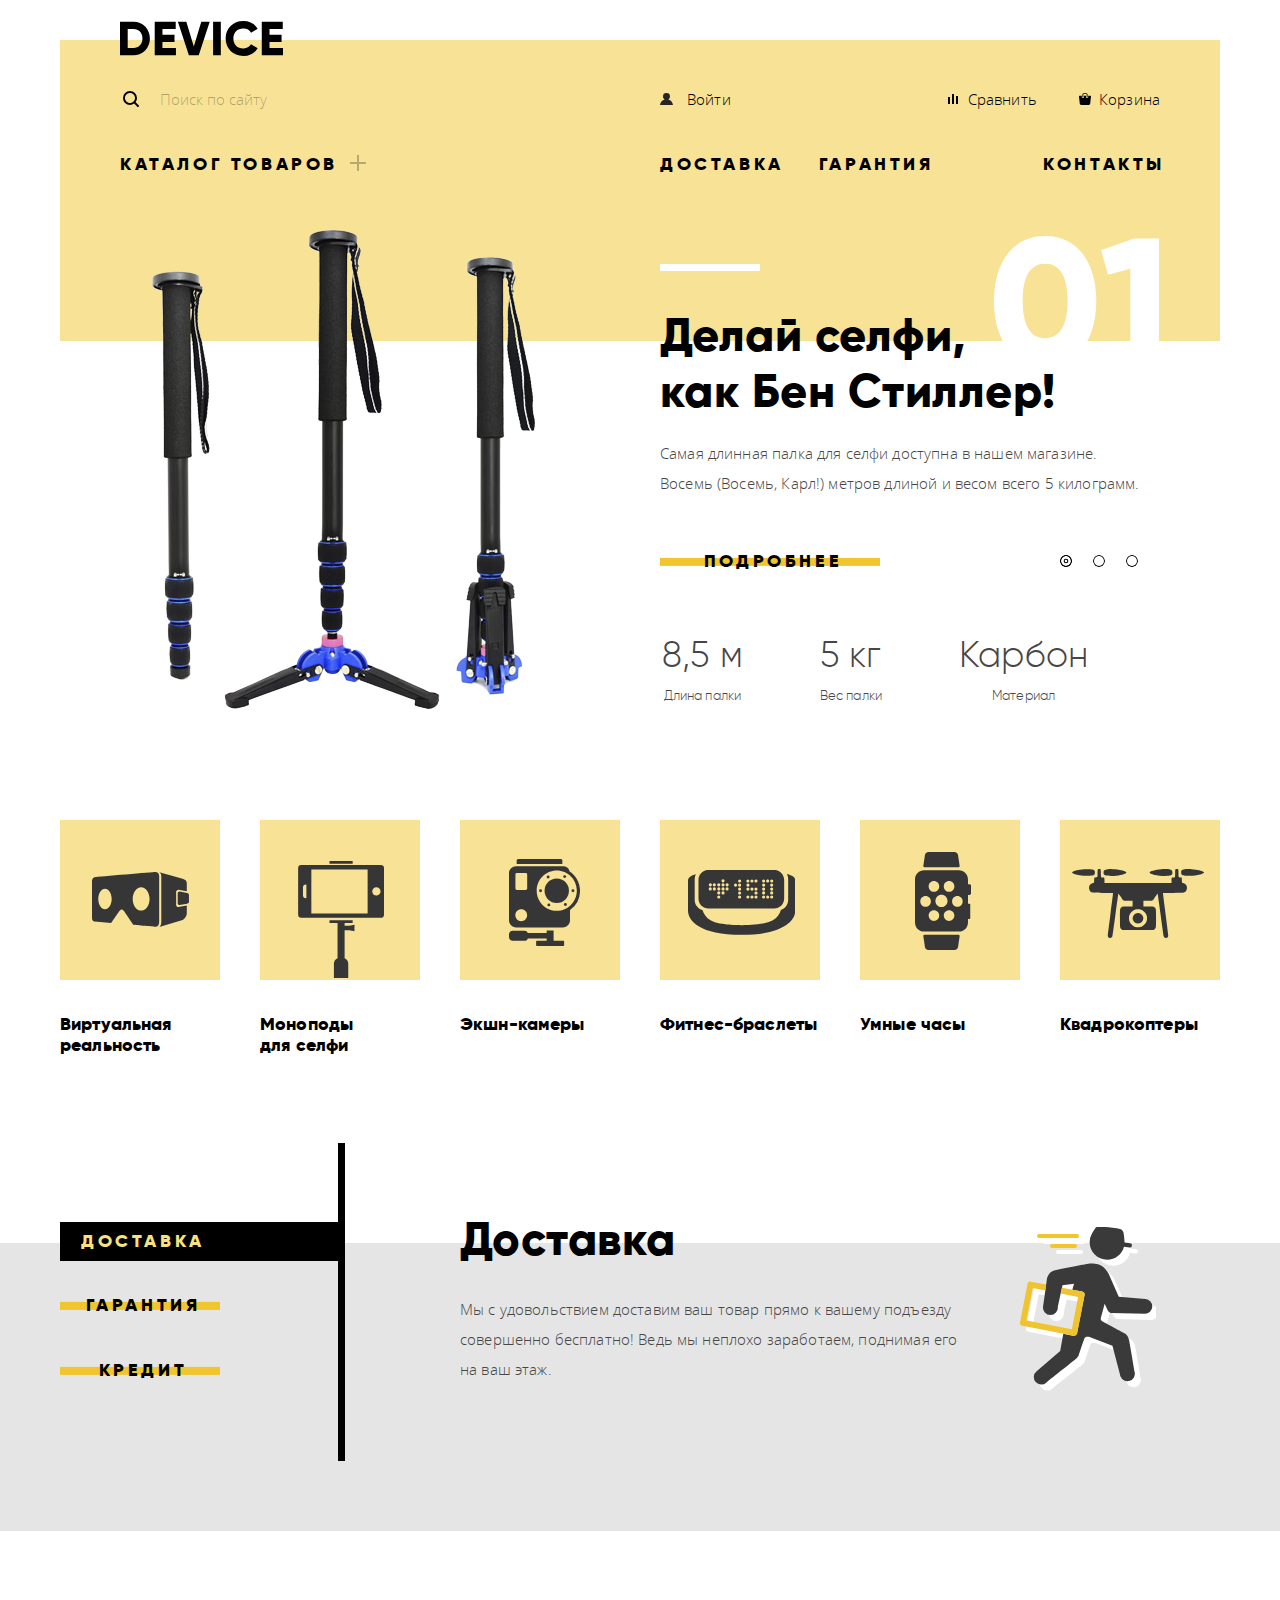
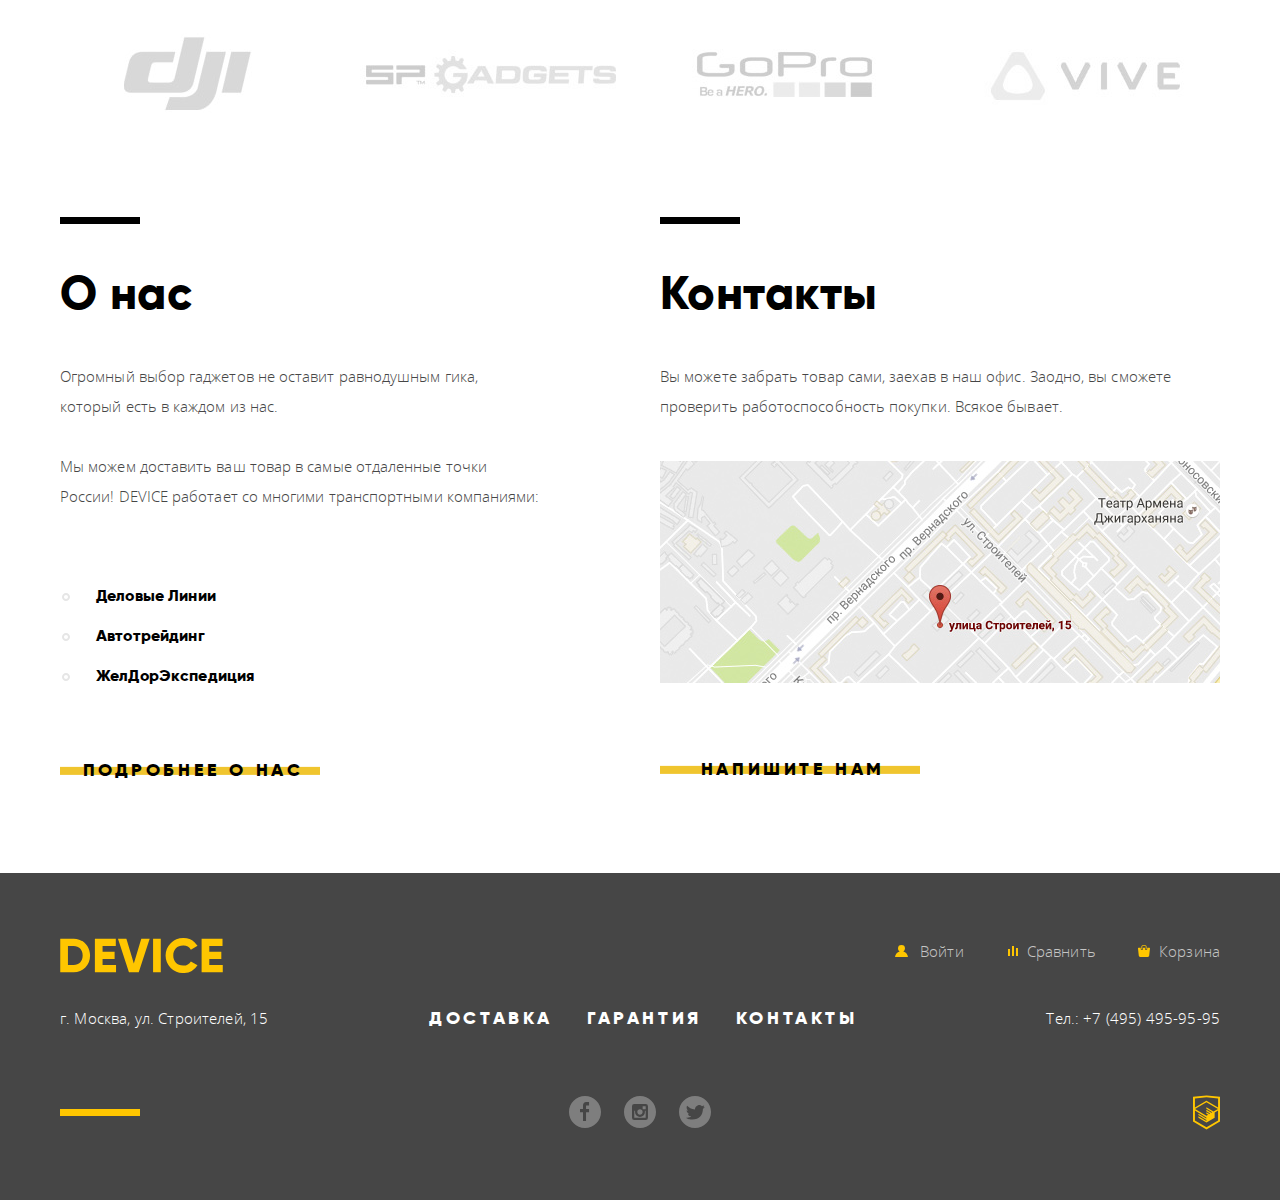
==== commit be38ab4e: "Четвёртая финальная итерация" ====
--- a/index.html
+++ b/index.html
@@ -15,7 +15,7 @@
           <button type="submit" name="search">Найти</button>
         </form>
         <div class="user-section">
-          <p><a class="user" href="#">Войти</a></p>
+          <p><a class="user" href="user-profile.html">Войти</a></p>
           <a class="compare" href="#">Сравнить</a>
           <a class="cart" href="#">Корзина</a>
         </div>
@@ -201,7 +201,7 @@
       </svg>
       <h2 class="heading">Контакты</h2>
       <p>Вы можете забрать товар сами, заехав в наш офис. Заодно, вы сможете проверить работоспособность покупки. Всякое бывает.</p>
-      <a class="map-open" href="map.html"><img src="img/map.jpg" width="560" height="222" alt="Карта проезда"></a>
+      <a class="map-open" href="https://www.google.ru/maps/place/%D1%83%D0%BB.+%D0%A1%D1%82%D1%80%D0%BE%D0%B8%D1%82%D0%B5%D0%BB%D0%B5%D0%B9,+15,+%D0%9C%D0%BE%D1%81%D0%BA%D0%B2%D0%B0,+119311/@55.687031,37.5274293,17z/data=!3m1!4b1!4m5!3m4!1s0x46b54cf65f5c8955:0x694710ccd55501e!8m2!3d55.687031!4d37.529618"><img src="img/map.jpg" width="560" height="222" alt="Карта проезда"></a>
       <section class="modal modal-map">
         <iframe src="https://www.google.com/maps/embed?pb=!1m18!1m12!1m3!1d2249.1125488779976!2d37.52742931592807!3d55.687030980535816!2m3!1f0!2f0!3f0!3m2!1i1024!2i768!4f13.1!3m3!1m2!1s0x46b54cf65f5c8955%3A0x694710ccd55501e!2z0YPQuy4g0KHRgtGA0L7QuNGC0LXQu9C10LksIDE1LCDQnNC-0YHQutCy0LAsIDExOTMxMQ!5e0!3m2!1sru!2sru!4v1504641846105" width="960" height="559" style="border:0" allowfullscreen></iframe>
         <button class="modal-close" type="button"><span class="visually-hidden">Закрыть карту</span></button>
@@ -232,7 +232,7 @@
       <div class="flex-wrapper">
         <div class="logo"><img src="img/logo-footer.svg" width="163" height="35" alt="Device"></div>
         <div class="footer-user-section">
-          <a class="user" href="#">Войти</a>
+          <a class="user" href="user-profile.html">Войти</a>
           <a class="compare" href="#">Сравнить</a>
           <a class="cart" href="#">Корзина</a>
         </div>
--- a/css/style.min.css
+++ b/css/style.min.css
@@ -1 +1 @@
-@font-face{font-family:'Gilroy';src:url('../fonts/gilroylight.woff2') format('woff2'),url('../fonts/gilroylight.woff') format('woff'),url('../fonts/gilroylight.ttf') format('truetype');font-weight:normal;font-style:normal}@font-face{font-family:'Gilroy';src:url('../fonts/gilroyextrabold.woff2') format('woff2'),url('../fonts/gilroyextrabold.woff') format('woff'),url('../fonts/gilroyextrabold.ttf') format('truetype');font-weight:bold;font-style:normal}@font-face{font-family:'Open Sans';src:url('../fonts/opensans.woff2') format('woff2'),url('../fonts/opensans.woff') format('woff'),url('../fonts/opensans-regular.ttf') format('truetype');font-weight:normal;font-style:normal}@font-face{font-family:'Open Sans';src:url('../fonts/opensanslight.woff2') format('woff2'),url('../fonts/opensanslight.woff') format('woff'),url('../fonts/opensans-light.ttf') format('truetype');font-weight:lighter;font-style:normal}body{font-family:'Open Sans',Arial,sans-serif;font-size:15px;font-weight:lighter;color:#464646;letter-spacing:.01em;line-height:2em}a{color:#000;text-decoration:none}.container{width:1160px;margin:0 auto;padding:0 20px}.flex-wrapper{display:-webkit-box;display:-ms-flexbox;display:flex}.visually-hidden{position:absolute;overflow:hidden;clip:rect(0 0 0 0);height:1px;width:1px;margin:-1px;padding:0;border:0}.heading{margin:0;font-family:'Gilroy',Arial,sans-serif;font-weight:bold;letter-spacing:.01em;font-size:47px;color:#000;line-height:1.2em}.heading-small{font-size:18px}.label{font-family:'Gilroy',Arial,sans-serif;font-weight:bold;font-size:16px;letter-spacing:.2em;text-transform:uppercase;color:#000}.logo a:hover,.logo a:focus{opacity:.6}.logo a:active{opacity:.3}.btn{display:block;position:relative;border:0;background:0;margin:0;padding:0;margin-left:3px;padding-bottom:1px;text-align:center;font-family:'Gilroy',Arial,sans-serif;font-weight:bold;font-size:18px;letter-spacing:3.6px;text-transform:uppercase;line-height:2.15em;color:#000;z-index:1;cursor:pointer}.btn::after{position:absolute;content:"";width:100%;height:100%;background-color:#f0c52e;top:0;right:3px;z-index:-2;-webkit-transform:scaleY(0.2);transform:scaleY(0.2);-webkit-transition:-webkit-transform .3s ease-out;transition:-webkit-transform .3s ease-out;transition:transform .3s ease-out;transition:transform .3s ease-out,-webkit-transform .3s ease-out}.btn:hover::after,.btn:active::after{-webkit-transform:scaleY(1);transform:scaleY(1)}.btn:active{color:rgba(190,156,34,0.3)}.product-slide .btn{width:220px}.services-slider-switch .btn{width:160px}.about-us .btn,.contacts .btn{width:260px}.catalog-filter .btn,.catalog-item .btn{width:200px}.main-header .container{margin-top:40px;background-color:#f7e296;background-clip:border-box;padding:0;border-left:20px solid #fff;border-right:20px solid #fff}.main-header a:hover,.main-header a:focus{opacity:.6}.main-header a:active{opacity:.3}.search-form{display:-webkit-box;display:-ms-flexbox;display:flex;font-family:'Open Sans',Arial,sans-serif;font-size:15px}.search-form button,.main-nav-submenu-open{border:0;padding:0;background:0;cursor:pointer}.search-form input[type="search"]{background:url(../img/search.svg) 3px center no-repeat;font:inherit;-webkit-box-sizing:border-box;box-sizing:border-box;width:355px;padding:15px 10px 15px 40px;border:0}.search-form input[type="search"]::-webkit-input-placeholder{color:rgba(0,0,0,0.3)}.search-form input[type="search"]:-ms-input-placeholder{color:rgba(0,0,0,0.3)}.search-form input[type="search"]::placeholder{color:rgba(0,0,0,0.3)}.search-form input[type="search"]:-ms-input-placeholder{color:rgba(0,0,0,0.3)}.search-form input[type="search"]:hover::-webkit-input-placeholder{color:rgba(0,0,0,0.6)}.search-form input[type="search"]:hover:-ms-input-placeholder{color:rgba(0,0,0,0.6)}.search-form input[type="search"]:hover::placeholder{color:rgba(0,0,0,0.6)}.search-form input[type="search"]:hover:-ms-input-placeholder{color:rgba(0,0,0,0.6)}.search-form input[type="search"]:focus{background-image:url(../img/search.svg),linear-gradient(to top,#000 2px,transparent 2px);background-position:3px center,center center;background-repeat:no-repeat;outline:0}.search-form button{display:none;font:inherit;-webkit-box-sizing:border-box;box-sizing:border-box;padding:5px 20px;border:2px solid #000}.search-form button:hover,.search-form button:focus{display:inline;background-color:#000;color:#fff}.search-form button:active{background-color:#000;color:rgba(255,255,255,0.3)}.search-form input:focus ~ button{display:inline}.main-header .user-block{display:-webkit-box;display:-ms-flexbox;display:flex;-webkit-box-align:center;-ms-flex-align:center;align-items:center;-webkit-box-pack:justify;-ms-flex-pack:justify;justify-content:space-between;padding:29px 60px 20px}.main-header .user-section{display:-webkit-box;display:-ms-flexbox;display:flex;width:500px;-webkit-box-align:center;-ms-flex-align:center;align-items:center}.user-section .user{padding-left:27px;background:url(../img/user.svg) left center no-repeat}.user-section .compare{margin-left:auto;padding-left:20px;background:url(../img/compare.svg) left center no-repeat}.user-section .cart{margin-left:42px;padding-left:20px;background:url(../img/cart.svg) left center no-repeat}.user-section .logout{opacity:.3;margin-left:19px}.main-nav{display:-webkit-box;display:-ms-flexbox;display:flex;-webkit-box-align:start;-ms-flex-align:start;align-items:flex-start;position:relative;padding-top:0;padding-left:60px;padding-right:60px;padding-bottom:39px}.main-nav .logo{position:absolute;top:-128px;left:60px}.main-nav-submenu{display:none;position:relative;z-index:10}.main-nav-submenu-open{padding-bottom:12px}.main-nav-submenu:hover,.main-nav-submenu:focus,.main-nav-submenu:active{display:block}.main-nav-submenu ul{position:absolute;display:-webkit-box;display:-ms-flexbox;display:flex;-ms-flex-wrap:wrap;flex-wrap:wrap;width:1160px;min-height:140px;margin:0;padding:0;padding-top:20px;left:-60px;-ms-flex-line-pack:start;align-content:flex-start;background-color:#f7e296}.main-nav-submenu-open:hover,.main-nav-submenu-open:focus{color:rgba(0,0,0,0.6)}.main-nav-submenu-open:active{color:rgba(0,0,0,0.3)}.main-nav-submenu-open:hover ~ .main-nav-submenu,.main-nav-submenu-open:focus ~ .main-nav-submenu,.main-nav-submenu-open:active ~ .main-nav-submenu{display:block}.main-nav-submenu-open+svg{position:relative;top:1px;left:8px}.main-nav-submenu-column{display:-webkit-box;display:-ms-flexbox;display:flex;-webkit-box-orient:vertical;-webkit-box-direction:normal;-ms-flex-direction:column;flex-direction:column;-ms-flex-item-align:start;align-self:flex-start;width:160px;margin-left:40px;color:#000;line-height:36px}.main-nav-submenu-column:first-of-type{width:200px;margin-left:60px}.main-nav .label{font-size:18px}.main-nav-menu{display:-webkit-box;display:-ms-flexbox;display:flex;-ms-flex-wrap:wrap;flex-wrap:wrap;width:500px;padding:0;margin:0;margin-left:auto;list-style:none}.main-nav-menu li:first-child{margin-right:35px}.main-nav-menu li:last-child{margin-left:auto;margin-right:-5px}.product-slider.container{position:relative;width:1160px;margin-bottom:108px}.product-slider ol{display:-webkit-box;display:-ms-flexbox;display:flex;overflow:hidden;margin:0;padding:0;list-style:none;background-image:linear-gradient(to bottom,#f7e296 0,#f7e296 115px,#fff 115px)}.product-slide{-ms-flex-negative:0;flex-shrink:0;-ms-flex-preferred-size:1160px;flex-basis:1160px;display:-webkit-box;display:-ms-flexbox;display:flex}.product-slide .image-wrapper{-ms-flex-preferred-size:565px;flex-basis:565px;-ms-flex-negative:0;flex-shrink:0;-ms-flex-item-align:center;align-self:center;margin-right:35px}.product-slide img{display:block;margin:auto}.product-slide .text-wrapper{-ms-flex-preferred-size:520px;flex-basis:520px;margin-right:auto}.product-slide svg{margin-top:38px;margin-bottom:27px}.product-slide p{width:500px;margin-top:18px;margin-bottom:44px}.product-slide.slide-1{background-image:url(../img/01.svg);background-position:934px 10px;background-repeat:no-repeat}.product-slide.slide-2{background-image:url(../img/02.svg);background-position:909px 10px;background-repeat:no-repeat}.product-slide.slide-3{background-image:url(../img/03.svg);background-position:908px 10px;background-repeat:no-repeat}.basic-features{margin-top:57px;font-family:'Gilroy',Arial,sans-serif}.basic-features .values{font-size:36px}.basic-features .features{font-size:13px;line-height:20px}.basic-features td,.basic-features th{padding:0;padding-right:75px;white-space:nowrap}.basic-features td{padding-bottom:14px}.basic-features th{font-weight:normal}.product-slider-switch{position:absolute;display:-webkit-box;display:-ms-flexbox;display:flex;right:90px;bottom:145px;z-index:10}.product-slider-switch label{position:relative;margin-right:21px;width:12px;height:12px;border-radius:50%;background:url(../img/slider-button-empty.svg) 50% 50% no-repeat;background-size:12px 12px;overflow:hidden;cursor:pointer}.product-slider-switch label:last-of-type{margin-right:12px}#product-2:checked ~ ol .product-slide{-webkit-transform:translateX(-1160px);transform:translateX(-1160px)}#product-3:checked ~ ol .product-slide{-webkit-transform:translateX(-2320px);transform:translateX(-2320px)}#product-1:checked ~ .product-slider-switch label[for="product-1"]::before,#product-2:checked ~ .product-slider-switch label[for="product-2"]::before,#product-3:checked ~ .product-slider-switch label[for="product-3"]::before{position:absolute;content:"";width:12px;height:12px;background:url(../img/slider-button.svg) 50% 50% no-repeat;background-size:12px 12px}#product-1:focus ~ .product-slider-switch label[for="product-1"],#product-2:focus ~ .product-slider-switch label[for="product-2"],#product-3:focus ~ .product-slider-switch label[for="product-3"]{outline:1px dotted #000}.popular-list{display:-webkit-box;display:-ms-flexbox;display:flex;-webkit-box-pack:justify;-ms-flex-pack:justify;justify-content:space-between;flex-wrap:wrap;padding:0;margin:0;margin-bottom:83px;font-family:'Gilroy',Arial,sans-serif;font-size:18px;font-weight:bold;color:#000;line-height:1.2em;list-style:none}.popular-list li{position:relative;-webkit-box-sizing:border-box;box-sizing:border-box;width:160px;height:240px;padding-top:194px}.popular-list a::before,.popular-list a::after{position:absolute;content:"";width:160px;height:160px;top:0;left:0}.popular-list a::before{background-color:#f7e296;z-index:-2}.popular-list li:first-child a::after{background:url("../img/popular-1.svg") 50% 50% no-repeat}.popular-list li:nth-child(2) a::after{background:url("../img/popular-2.svg") 38px 41px no-repeat}.popular-list li:nth-child(3) a::after{background:url("../img/popular-3.svg") 49px 39px no-repeat}.popular-list li:nth-child(4) a::after{background:url("../img/popular-4.svg") 28px 50px no-repeat}.popular-list li:nth-child(5) a::after{background:url("../img/popular-5.svg") 55px 32px no-repeat}.popular-list li:nth-child(6) a::after{background:url("../img/popular-6.svg") 12px 49px no-repeat}.popular-list a:hover::before{background-color:#f0c52e}.popular-list a:active::after{opacity:.3}.popular-list a:active{color:rgba(0,0,0,0.3)}.services-slider{margin-bottom:94px;padding-bottom:70px;background-image:linear-gradient(to bottom,transparent 100px,#e5e5e5 100px)}.services-slider-switch{-ms-flex-preferred-size:285px;flex-basis:285px;-ms-flex-negative:0;flex-shrink:0;margin-right:115px;padding-top:79px;padding-bottom:45px;background:linear-gradient(to left,#000 7px,transparent 7px)}.services-slider-switch label{position:relative}.services-slider-switch .btn{margin-bottom:25px}.services-slider-list{-ms-flex-preferred-size:760px;flex-basis:760px;display:-webkit-box;display:-ms-flexbox;display:flex;overflow:hidden;margin:0;padding:0;list-style:none}.services-slide{width:100%;-ms-flex-negative:0;flex-shrink:0}.services-slide .heading{margin-top:68px}.services-slide p{width:500px;margin-top:27px}.services-slide.delivery{background-image:url(../img/delivery.svg);background-position:560px 84px;background-size:136px 164px;background-repeat:no-repeat}.services-slide.warranty{background-image:url(../img/warranty.svg);background-position:545px 61px;background-size:171px 195px;background-repeat:no-repeat}.services-slide.credit{background-image:url(../img/credit.svg);background-position:534px 61px;background-size:156px 188px;background-repeat:no-repeat}#service-1:checked ~ .flex-wrapper label[for="service-1"],#service-2:checked ~ .flex-wrapper label[for="service-2"],#service-3:checked ~ .flex-wrapper label[for="service-3"]{color:#f7e184}#service-1:checked ~ .flex-wrapper label[for="service-1"]::before,#service-2:checked ~ .flex-wrapper label[for="service-2"]::before,#service-3:checked ~ .flex-wrapper label[for="service-3"]::before{content:"";position:absolute;width:278px;height:100%;top:0;left:-3px;-webkit-transform:none;transform:none;background-color:#000;z-index:-1}.services-slide{display:none}#service-1:checked ~ .flex-wrapper .delivery,#service-2:checked ~ .flex-wrapper .warranty,#service-3:checked ~ .flex-wrapper .credit{display:block}.vendors{display:-webkit-box;display:-ms-flexbox;display:flex;-webkit-box-pack:justify;-ms-flex-pack:justify;justify-content:space-between;margin-bottom:92px}.vendors a{display:block;width:260px;height:100px;background-size:cover}.vendors img{opacity:0}.vendors a:nth-of-type(1){background:url("../img/logo-1-bw.jpg") 50% 50% no-repeat}.vendors a:nth-of-type(2){background:url("../img/logo-2-bw.jpg") 50% 50% no-repeat}.vendors a:nth-of-type(3){background:url("../img/logo-3-bw.jpg") 50% 50% no-repeat}.vendors a:nth-of-type(4){background:url("../img/logo-4-bw.jpg") 50% 50% no-repeat}.vendors img:hover,.vendors img:focus,.vendors img:active{opacity:1}.about-us,.contacts{-ms-flex-preferred-size:560px;flex-basis:560px;margin-bottom:82px}.about-us .heading,.contacts .heading{margin-bottom:40px}.about-us svg,.contacts svg{margin-bottom:32px}.about-us{margin-right:auto}.about-us p{width:480px;margin:30px 0;letter-spacing:.005em}.about-us ul{margin-top:70px;margin-bottom:60px;padding:0;list-style:none;font-family:'Gilroy',Arial,sans-serif;font-size:16px;font-weight:bold;color:#000}.about-us li{padding-left:36px;background-image:url(../img/bullet.svg);background-size:8px 8px;background-position:2px 12px;background-repeat:no-repeat;margin-bottom:10px}.contacts>p{margin-bottom:40px;letter-spacing:.005em}.contacts .map-open{display:block;margin-bottom:67px;line-height:0}@-webkit-keyframes appear{0%{-webkit-transform:translateX(200%) scale(0.001);transform:translateX(200%) scale(0.001);opacity:0}65%{-webkit-transform:translateX(-60%) translateY(-50%) scale(1.05);transform:translateX(-60%) translateY(-50%) scale(1.05);opacity:1}100%{-webkit-transform:translateX(-50%) translateY(-50%) scale(1);transform:translateX(-50%) translateY(-50%) scale(1);opacity:1}}@keyframes appear{0%{-webkit-transform:translateX(200%) scale(0.001);transform:translateX(200%) scale(0.001);opacity:0}65%{-webkit-transform:translateX(-60%) translateY(-50%) scale(1.05);transform:translateX(-60%) translateY(-50%) scale(1.05);opacity:1}100%{-webkit-transform:translateX(-50%) translateY(-50%) scale(1);transform:translateX(-50%) translateY(-50%) scale(1);opacity:1}}@-webkit-keyframes error{0%{background-color:#ff3030}100%{background-color:#fff}}@keyframes error{0%{background-color:#ff3030}100%{background-color:#fff}}.modal{display:none;position:fixed;top:50%;left:50%;-webkit-transform:translate(-50%,-50%);transform:translate(-50%,-50%);background-color:#fff;z-index:1000}.modal-show{display:-webkit-box;display:-ms-flexbox;display:flex;-webkit-animation-name:appear;animation-name:appear;-webkit-animation-duration:.5s;animation-duration:.5s;-webkit-animation-timing-function:ease;animation-timing-function:ease}.modal-error{-webkit-animation-name:error;animation-name:error;-webkit-animation-duration:.7s;animation-duration:.7s;-webkit-animation-timing-function:linear;animation-timing-function:linear}.modal .modal-close{position:absolute;top:22px;right:22px;width:55px;height:55px;border:0;padding:0;background:0;background-image:url(../img/modal-close.svg);background-size:55px 55px;opacity:.5}.modal .modal-close:hover,.modal .modal-close:focus{opacity:1}.modal .modal-close:active{opacity:.3}.modal-write-us{width:760px;padding-left:100px;padding-right:100px;padding-top:95px;padding-bottom:80px;-webkit-box-shadow:-40px 0 40px -40px rgba(4,6,6,0.8),40px 0 40px -40px rgba(4,6,6,0.8),0 10px 20px 0 rgba(4,6,6,0.2);box-shadow:-40px 0 40px -40px rgba(4,6,6,0.8),40px 0 40px -40px rgba(4,6,6,0.8),0 10px 20px 0 rgba(4,6,6,0.2)}.modal-write-us p{margin:0}.modal-write-us .flex-wrapper{-webkit-box-pack:justify;-ms-flex-pack:justify;justify-content:space-between;margin-bottom:32px}.modal-write-us label{font-family:'Gilroy',Arial,sans-serif;font-size:18px;line-height:1.2em;font-weight:bold}.modal-write-us .write-us-name,.modal-write-us .write-us-email{width:320px;color:#000}.modal-write-us .write-us-message{width:720px;color:#000;margin-bottom:40px}.modal-write-us input,.modal-write-us textarea{width:100%;padding:15px 20px;font-family:'Open Sans',Arial,sans-serif;font-size:14px;line-height:18px;font-weight:normal;border:0;background-color:#f2f2f2;margin-top:10px}.modal-write-us input::-webkit-input-placeholder,.modal-write-us textarea::-webkit-input-placeholder{color:rgba(0,0,0,0.4)}.modal-write-us input:-ms-input-placeholder,.modal-write-us textarea:-ms-input-placeholder{color:rgba(0,0,0,0.4)}.modal-write-us input::placeholder,.modal-write-us textarea::placeholder{color:rgba(0,0,0,0.4)}.modal-write-us input:-ms-input-placeholder,.modal-write-us textarea:-ms-input-placeholder{color:rgba(0,0,0,0.4)}.modal-write-us input:hover,.modal-write-us textarea:hover{background-color:#ebebeb}.modal-write-us input:focus,.modal-write-us textarea:focus{background-color:#fff;outline:3px solid #f0c52e;outline-offset:-3px}.modal-write-us input:invalid,.modal-write-us textarea:invalid{background-color:#f6dada}.modal-map{width:960px;min-height:559px;line-height:0;background:url(../img/map-big.jpg) 50% 50% no-repeat;background-size:960px 559px}.catalog{margin-top:21px}.catalog h1{padding-left:60px;line-height:80px}.breadcrumbs{display:-webkit-box;display:-ms-flexbox;display:flex;flex-wrap:wrap;margin:0;margin-top:6px;margin-bottom:43px;padding:0;padding-left:60px;list-style:none;font-size:14px}.breadcrumbs li:not(:first-child){padding-left:38px;background:url(../img/nav-arrow.svg) 17px 50% no-repeat}.breadcrumbs li,.breadcrumbs a{color:rgba(0,0,0,0.3)}.breadcrumbs a:hover,.breadcrumbs a:focus{color:rgba(0,0,0,0.6)}.breadcrumbs a:active{color:rgba(0,0,0,0.1)}.head-container-wide{background-image:-webkit-gradient(linear,left top,right top,color-stop(50%,#dedede),color-stop(50%,#eee));background-image:linear-gradient(to right,#dedede 50%,#eee 50%)}.body-container-wide{background-image:-webkit-gradient(linear,left top,right top,color-stop(50%,#eee),color-stop(50%,#fff));background-image:linear-gradient(to right,#eee 50%,#fff 50%)}.filter-heading{display:-webkit-box;display:-ms-flexbox;display:flex;flex-shrink:0;width:268px;padding-left:60px;background-color:#dedede}.filter-heading .label{margin:20px 0}.catalog-sort{display:-webkit-box;display:-ms-flexbox;display:flex;-webkit-box-flex:1;-ms-flex-positive:1;flex-grow:1;-webkit-box-align:center;-ms-flex-align:center;align-items:center;background-color:#eee}.catalog-sort a{color:rgba(0,0,0,0.3);font-size:14px;line-height:18px}.catalog-sort .sort-categories{display:flex;flex-wrap:wrap;margin-left:55px}.sort-categories a:not(:last-child){margin-right:30px}.catalog-sort .ascending-descending{display:-webkit-box;display:-ms-flexbox;display:flex;-ms-flex-preferred-size:41px;flex-basis:41px;-webkit-box-align:center;-ms-flex-align:center;align-items:center;-webkit-box-pack:justify;-ms-flex-pack:justify;justify-content:space-between;margin-left:auto}.ascending-descending a{display:block;width:11px;height:10px;opacity:.2}.ascending-descending a:hover,.ascending-descending a:focus{opacity:.4}.ascending-descending a:active{opacity:1}.ascending-descending .ascending{background:url(../img/icon-up-dir.svg) 50% 50% no-repeat}.ascending-descending .descending{background:url(../img/icon-down-dir.svg) 50% 50% no-repeat}.catalog-sort a.current-sort{color:#000;opacity:1}.catalog-sort .label{margin-left:72px}.catalog-sort a:hover,.catalog-sort a:focus{color:rgba(0,0,0,0.6)}.catalog-sort a:active{color:#000}.catalog-filter{-ms-flex-negative:0;flex-shrink:0;-ms-flex-preferred-size:268px;flex-basis:268px;margin-left:60px;background-color:#eee;color:#000;font-size:14px}.catalog-filter form{width:200px;margin-top:69px}.catalog-filter fieldset{border:0;margin:0;padding:0;margin-bottom:26px}.catalog-filter legend{display:block;padding:8px 0 20px;width:100%;font-family:'Gilroy',Arial,sans-serif;font-size:18px;font-weight:bold;background-image:linear-gradient(to bottom,#000 2px,transparent 2px)}.catalog-filter fieldset.price{margin-bottom:40px}.catalog-filter fieldset.price legend{padding-bottom:34px}.catalog-filter .price-range-slider{width:100%;height:2px;background-color:#dbdbdb;margin-bottom:27px}.price-range-slider .price-current-range{position:relative;width:60%;height:100%;background-color:#91c92f}.price-current-range button{position:absolute;border:0;padding-top:23px;top:-10px;background:0;background-image:url(../img/filter-button.svg);background-size:20px 22px;background-position:top center;background-repeat:no-repeat;color:rgba(0,0,0,0.2);font-family:"Gilroy",Arial,sans-serif;font-size:14px;font-weight:lighter;cursor:pointer}.price-current-range button:focus,.price-current-range button:active{background-size:22px 24px;top:-11px;padding-top:24px}.price-current-range .min-price{left:-10%}.price-current-range .max-price{right:-25%}.catalog-filter ul{margin:0;padding:0;list-style:none}.catalog-filter li{position:relative;padding-left:40px;margin-bottom:10px}.catalog-filter input[type="checkbox"]+label::before{position:absolute;content:"";width:23px;height:23px;left:0;bottom:5px;background:url(../img/checkbox-off.svg) 50% 50% no-repeat;cursor:pointer}.catalog-filter input[type="checkbox"]:checked+label::before{width:27px;background:url(../img/checkbox-on.svg) 50% 50% no-repeat}.catalog-filter input[type="checkbox"]+label:hover::before,.catalog-filter input[type="checkbox"]:focus+label::before{opacity:.6}.catalog-filter input[type="radio"]+label::before{position:absolute;content:"";width:25px;height:25px;left:-2px;bottom:3px;background:url(../img/radio-off.svg) 50% 50% no-repeat;cursor:pointer}.catalog-filter input[type="radio"]:checked+label::before{background:url(../img/radio-on.svg) 50% 50% no-repeat}.catalog-filter input[type="radio"]+label:hover::before,.catalog-filter input[type="radio"]:focus+label::before{opacity:.6}.catalog-filter input[type="checkbox"]:focus+label,.catalog-filter input[type="radio"]:focus+label{outline:1px dotted #000}.catalog-filter input[type="checkbox"]:disabled+label,.catalog-filter input[type="checkbox"]:disabled+label::before,.catalog-filter input[type="radio"]:disabled+label,.catalog-filter input[type="radio"]:disabled+label::before{opacity:.3}.catalog-page{display:-webkit-box;display:-ms-flexbox;display:flex;-webkit-box-orient:vertical;-webkit-box-direction:normal;-ms-flex-direction:column;flex-direction:column;padding-left:72px;background-color:#fff}.catalog-items{display:-webkit-box;display:-ms-flexbox;display:flex;-ms-flex-wrap:wrap;flex-wrap:wrap;-webkit-box-flex:0;-ms-flex-positive:0;flex-grow:0;width:760px;-webkit-box-pack:justify;-ms-flex-pack:justify;justify-content:space-between;-ms-flex-line-pack:start;align-content:flex-start;padding-top:70px}.catalog-item{position:relative;width:360px;display:-webkit-box;display:-ms-flexbox;display:flex;-webkit-box-orient:vertical;-webkit-box-direction:reverse;-ms-flex-direction:column-reverse;flex-direction:column-reverse}.catalog-item .flex-wrapper{-webkit-box-pack:justify;-ms-flex-pack:justify;justify-content:space-between;-webkit-box-align:baseline;-ms-flex-align:baseline;align-items:baseline;padding-bottom:50px}.catalog-item .heading-small{width:260px}.catalog-item img{-webkit-box-ordinal-group:2;-ms-flex-order:1;order:1;margin-bottom:12px}.catalog-item-hover{position:absolute;display:-webkit-box;display:-ms-flexbox;display:flex;-webkit-box-orient:vertical;-webkit-box-direction:normal;-ms-flex-direction:column;flex-direction:column;-ms-flex-negative:0;flex-shrink:0;-webkit-box-align:center;-ms-flex-align:center;align-items:center;width:360px;height:380px;top:0;background-color:rgba(238,238,238,0.7);opacity:0}.catalog-item-hover:hover{opacity:1}.catalog-item-hover .btn{margin-top:170px}.catalog-item.new-item::before{position:absolute;content:"";width:60px;height:60px;top:29px;right:26px;background:url(../img/new.svg) 50% 50% no-repeat;opacity:.2}.catalog-item-price{font-family:'Gilroy',Arial,sans-serif;font-size:16px;font-weight:lighter}.add-to-comparison{font-family:'Open Sans',Tahoma,sans-serif;color:rgba(0,0,0,0.5);border:0;background:0;cursor:pointer;margin-top:15px}.add-to-comparison:hover,.add-to-comparison:focus{color:#000}.add-to-comparison:active{color:rgba(0,0,0,0.2)}.catalog-paginator{display:-webkit-box;display:-ms-flexbox;display:flex;-webkit-box-pack:justify;-ms-flex-pack:justify;justify-content:space-between;-webkit-box-align:baseline;-ms-flex-align:baseline;align-items:baseline;margin:0;padding:0;margin-top:-10px;margin-bottom:73px;background-color:#eee;list-style:none}.catalog-paginator ul{display:-webkit-box;display:-ms-flexbox;display:flex;margin:0;padding:0;padding-left:10px;list-style:none;letter-spacing:normal}.catalog-paginator li:not(:last-child){margin-right:20px}.catalog-paginator a{padding:0 5px;color:rgba(0,0,0,0.3)}.catalog-paginator a:hover,.catalog-paginator a:focus{color:rgba(0,0,0,0.6)}.catalog-paginator a.previous,.catalog-paginator a.next{display:block;padding:23px 30px 18px}.catalog-paginator a.previous,.catalog-paginator a.next,.catalog-paginator a:active,.catalog-paginator .paginator-current-page{color:#000}.catalog-paginator a.previous:hover,.catalog-paginator a.previous:focus,.catalog-paginator a.previous:active,.catalog-paginator a.next:hover,.catalog-paginator a.next:focus,.catalog-paginator a.next:active{background-color:rgba(0,0,0,0.08)}.catalog-paginator a.previous:active,.catalog-paginator a.next:active{color:rgba(0,0,0,0.3)}.main-footer{padding-top:65px;background-color:#464646;color:#fff}.main-footer .container{display:-webkit-box;display:-ms-flexbox;display:flex;-webkit-box-orient:vertical;-webkit-box-direction:normal;-ms-flex-direction:column;flex-direction:column}.main-footer .flex-wrapper{-webkit-box-pack:justify;-ms-flex-pack:justify;justify-content:space-between;-webkit-box-align:start;-ms-flex-align:start;align-items:flex-start;margin-bottom:30px}.main-footer a{color:#fff}.main-footer p{margin:0}.main-footer .logo{line-height:0}.footer-user-section,.footer-menu-section{display:-webkit-box;display:-ms-flexbox;display:flex;-webkit-box-align:start;-ms-flex-align:start;align-items:flex-start}.footer-user-section a{position:relative;padding-left:25px;margin-right:38px;color:rgba(255,255,255,0.7);line-height:27px}.footer-user-section a:last-of-type{margin-right:0}.footer-user-section .user::before,.footer-user-section .compare::before,.footer-user-section .cart::before{position:absolute;content:"";bottom:7px;left:0;width:13px;height:13px}.footer-user-section .user::before{background:url(../img/user-footer.svg) 50% 50% no-repeat}.footer-user-section .compare::before{background:url(../img/compare-footer.svg) 50% 50% no-repeat;left:5px}.footer-user-section .cart::before{background:url(../img/cart-footer.svg) 50% 50% no-repeat;left:4px}.footer-user-section a:hover::before,.footer-user-section a:focus::before{opacity:.6}.footer-user-section a:active::before{opacity:.3}.footer-menu-section{margin-bottom:62px}.footer-menu-section a:not(:nth-child(3n)){margin-right:34px}.footer-menu-section .footer-menu{display:-webkit-box;display:-ms-flexbox;display:flex;-webkit-box-pack:center;-ms-flex-pack:center;justify-content:center;-ms-flex-wrap:wrap;flex-wrap:wrap;width:450px;margin-left:150px;margin-right:auto}.footer-menu .label{font-size:18px}.footer-user-section a:hover,.footer-user-section a:focus,.footer-menu-section a{color:#fff}.footer-menu-section a:hover,.footer-menu-section a:focus{color:rgba(255,255,255,0.6)}.footer-user-section a:active,.footer-menu-section a:active{color:rgba(255,255,255,0.3)}.footer-social-section{display:-webkit-box;display:-ms-flexbox;display:flex;-webkit-box-align:center;-ms-flex-align:center;align-items:center;-webkit-box-pack:justify;-ms-flex-pack:justify;justify-content:space-between;margin-bottom:70px}.footer-social-section .social{display:-webkit-box;display:-ms-flexbox;display:flex;-ms-flex-preferred-size:142px;flex-basis:142px;-webkit-box-pack:justify;-ms-flex-pack:justify;justify-content:space-between}.social a{display:block;width:32px;height:32px;background-size:32px 32px;background-repeat:no-repeat;opacity:.3}.social a:hover,.social a:focus{opacity:.6}.social a:active{opacity:.1}.social-fb{background-image:url(../img/fb.svg)}.social-in{background-image:url(../img/instagram.svg)}.social-tw{background-image:url(../img/twitter.svg)}.html-academy{margin-left:53px}.html-link{display:block;width:27px;height:35px;background-image:url(../img/logo-html.svg);background-size:27px 35px;background-repeat:no-repeat;opacity:1}.html-link:hover,.html-link:focus{opacity:.6}.html-link:active{opacity:.3}+@font-face{font-family:'Gilroy';src:url('../fonts/gilroylight.woff2') format('woff2'),url('../fonts/gilroylight.woff') format('woff'),url('../fonts/gilroylight.ttf') format('truetype');font-weight:normal;font-style:normal}@font-face{font-family:'Gilroy';src:url('../fonts/gilroyextrabold.woff2') format('woff2'),url('../fonts/gilroyextrabold.woff') format('woff'),url('../fonts/gilroyextrabold.ttf') format('truetype');font-weight:bold;font-style:normal}@font-face{font-family:'Open Sans';src:url('../fonts/opensans.woff2') format('woff2'),url('../fonts/opensans.woff') format('woff'),url('../fonts/opensans-regular.ttf') format('truetype');font-weight:normal;font-style:normal}@font-face{font-family:'Open Sans';src:url('../fonts/opensanslight.woff2') format('woff2'),url('../fonts/opensanslight.woff') format('woff'),url('../fonts/opensans-light.ttf') format('truetype');font-weight:lighter;font-style:normal}body{font-family:'Open Sans',Arial,sans-serif;font-size:15px;font-weight:lighter;color:#464646;letter-spacing:.01em;line-height:2em}a{color:#000;text-decoration:none}.container{width:1160px;margin:0 auto;padding:0 20px}.flex-wrapper{display:-webkit-box;display:-ms-flexbox;display:flex}.visually-hidden{position:absolute;overflow:hidden;clip:rect(0 0 0 0);height:1px;width:1px;margin:-1px;padding:0;border:0}.heading{margin:0;font-family:'Gilroy',Arial,sans-serif;font-weight:bold;letter-spacing:.01em;font-size:47px;color:#000;line-height:1.2em}.heading-small{font-size:18px}.label{font-family:'Gilroy',Arial,sans-serif;font-weight:bold;font-size:16px;letter-spacing:.2em;text-transform:uppercase;color:#000}.logo a:hover,.logo a:focus{opacity:.6}.logo a:active{opacity:.3}.btn{display:block;position:relative;border:0;background:0;margin:0;padding:0;margin-left:3px;padding-bottom:1px;text-align:center;font-family:'Gilroy',Arial,sans-serif;font-weight:bold;font-size:18px;letter-spacing:3.6px;text-transform:uppercase;line-height:2.15em;color:#000;z-index:1;cursor:pointer}.btn::after{position:absolute;content:"";width:100%;height:100%;background-color:#f0c52e;top:0;right:3px;z-index:-2;-webkit-transform:scaleY(0.2);transform:scaleY(0.2);-webkit-transition:-webkit-transform .3s ease-out;transition:-webkit-transform .3s ease-out;transition:transform .3s ease-out;transition:transform .3s ease-out,-webkit-transform .3s ease-out}.btn:hover::after,.btn:active::after{-webkit-transform:scaleY(1);transform:scaleY(1)}.btn:active{color:rgba(190,156,34,0.3)}.product-slide .btn{width:220px}.services-slider-switch .btn{width:160px}.about-us .btn,.contacts .btn{width:260px}.catalog-filter .btn,.catalog-item .btn{width:200px}.main-header .container{margin-top:40px;background-color:#f7e296;background-clip:border-box;padding:0;border-left:20px solid #fff;border-right:20px solid #fff}.main-header a:hover,.main-header a:focus{opacity:.6}.main-header a:active{opacity:.3}.search-form{display:-webkit-box;display:-ms-flexbox;display:flex;font-family:'Open Sans',Arial,sans-serif;font-size:15px}.search-form button,.main-nav-submenu-open{border:0;padding:0;background:0;cursor:pointer}.search-form input[type="search"]{background:url(../img/search.svg) 3px center no-repeat;font:inherit;-webkit-box-sizing:border-box;box-sizing:border-box;width:355px;padding:15px 10px 15px 40px;border:0}.search-form input[type="search"]::-webkit-input-placeholder{color:rgba(0,0,0,0.3)}.search-form input[type="search"]:-ms-input-placeholder{color:rgba(0,0,0,0.3)}.search-form input[type="search"]::placeholder{color:rgba(0,0,0,0.3)}.search-form input[type="search"]:-ms-input-placeholder{color:rgba(0,0,0,0.3)}.search-form input[type="search"]:hover::-webkit-input-placeholder{color:rgba(0,0,0,0.6)}.search-form input[type="search"]:hover:-ms-input-placeholder{color:rgba(0,0,0,0.6)}.search-form input[type="search"]:hover::placeholder{color:rgba(0,0,0,0.6)}.search-form input[type="search"]:hover:-ms-input-placeholder{color:rgba(0,0,0,0.6)}.search-form input[type="search"]:focus{background-image:url(../img/search.svg),linear-gradient(to top,#000 2px,transparent 2px);background-position:3px center,center center;background-repeat:no-repeat;outline:0}.search-form button{display:none;font:inherit;-webkit-box-sizing:border-box;box-sizing:border-box;padding:5px 20px;border:2px solid #000}.search-form button:hover,.search-form button:focus{display:inline;background-color:#000;color:#fff}.search-form button:active{background-color:#000;color:rgba(255,255,255,0.3)}.search-form input:focus ~ button{display:inline}.main-header .user-block{display:-webkit-box;display:-ms-flexbox;display:flex;-webkit-box-align:center;-ms-flex-align:center;align-items:center;-webkit-box-pack:justify;-ms-flex-pack:justify;justify-content:space-between;padding:29px 60px 20px}.main-header .user-section{display:-webkit-box;display:-ms-flexbox;display:flex;width:500px;-webkit-box-align:center;-ms-flex-align:center;align-items:center}.user-section .user{padding-left:27px;background:url(../img/user.svg) left center no-repeat}.user-section .compare{margin-left:auto;padding-left:20px;background:url(../img/compare.svg) left center no-repeat}.user-section .cart{margin-left:42px;padding-left:20px;background:url(../img/cart.svg) left center no-repeat}.user-section .logout{opacity:.3;margin-left:19px}.main-nav{display:-webkit-box;display:-ms-flexbox;display:flex;-webkit-box-align:start;-ms-flex-align:start;align-items:flex-start;position:relative;padding-top:0;padding-left:60px;padding-right:60px;padding-bottom:39px}.main-nav .logo{position:absolute;top:-128px;left:60px}.main-nav-submenu{display:none;position:relative;z-index:10}.main-nav-submenu-open{padding-bottom:12px}.main-nav-submenu:hover,.main-nav-submenu:focus,.main-nav-submenu:active{display:block}.main-nav-submenu ul{position:absolute;display:-webkit-box;display:-ms-flexbox;display:flex;-ms-flex-wrap:wrap;flex-wrap:wrap;width:1160px;min-height:140px;margin:0;padding:0;padding-top:20px;left:-60px;-ms-flex-line-pack:start;align-content:flex-start;background-color:#f7e296}.main-nav-submenu-open:hover,.main-nav-submenu-open:focus{color:rgba(0,0,0,0.6)}.main-nav-submenu-open:active{color:rgba(0,0,0,0.3)}.main-nav-submenu-open:hover ~ .main-nav-submenu,.main-nav-submenu-open:focus ~ .main-nav-submenu,.main-nav-submenu-open:active ~ .main-nav-submenu{display:block}.main-nav-submenu-open+svg{position:relative;top:1px;left:8px}.main-nav-submenu-column{display:-webkit-box;display:-ms-flexbox;display:flex;-webkit-box-orient:vertical;-webkit-box-direction:normal;-ms-flex-direction:column;flex-direction:column;-ms-flex-item-align:start;align-self:flex-start;width:160px;margin-left:40px;color:#000;line-height:36px}.main-nav-submenu-column:first-of-type{width:200px;margin-left:60px}.main-nav .label{font-size:18px}.main-nav-menu{display:-webkit-box;display:-ms-flexbox;display:flex;-ms-flex-wrap:wrap;flex-wrap:wrap;width:500px;padding:0;margin:0;margin-left:auto;list-style:none}.main-nav-menu li:first-child{margin-right:35px}.main-nav-menu li:last-child{margin-left:auto;margin-right:-5px}.product-slider.container{position:relative;width:1160px;margin-bottom:108px}.product-slider ol{display:-webkit-box;display:-ms-flexbox;display:flex;overflow:hidden;margin:0;padding:0;list-style:none;background-image:linear-gradient(to bottom,#f7e296 0,#f7e296 115px,#fff 115px)}.product-slide{-ms-flex-negative:0;flex-shrink:0;-ms-flex-preferred-size:1160px;flex-basis:1160px;display:-webkit-box;display:-ms-flexbox;display:flex}.product-slide .image-wrapper{-ms-flex-preferred-size:565px;flex-basis:565px;-ms-flex-negative:0;flex-shrink:0;-ms-flex-item-align:center;align-self:center;margin-right:35px}.product-slide img{display:block;margin:auto}.product-slide .text-wrapper{-ms-flex-preferred-size:520px;flex-basis:520px;margin-right:auto}.product-slide svg{margin-top:38px;margin-bottom:27px}.product-slide p{width:500px;margin-top:18px;margin-bottom:44px}.product-slide.slide-1{background-image:url(../img/01.svg);background-position:934px 10px;background-repeat:no-repeat}.product-slide.slide-2{background-image:url(../img/02.svg);background-position:909px 10px;background-repeat:no-repeat}.product-slide.slide-3{background-image:url(../img/03.svg);background-position:908px 10px;background-repeat:no-repeat}.basic-features{margin-top:57px;font-family:'Gilroy',Arial,sans-serif}.basic-features .values{font-size:36px}.basic-features .features{font-size:13px;line-height:20px}.basic-features td,.basic-features th{padding:0;padding-right:75px;white-space:nowrap}.basic-features td{padding-bottom:14px}.basic-features th{font-weight:normal}.product-slider-switch{position:absolute;display:-webkit-box;display:-ms-flexbox;display:flex;right:90px;bottom:145px;z-index:10}.product-slider-switch label{position:relative;margin-right:21px;width:12px;height:12px;border-radius:50%;background:url(../img/slider-button-empty.svg) 50% 50% no-repeat;background-size:12px 12px;overflow:hidden;cursor:pointer}.product-slider-switch label:last-of-type{margin-right:12px}#product-2:checked ~ ol .product-slide{-webkit-transform:translateX(-1160px);transform:translateX(-1160px)}#product-3:checked ~ ol .product-slide{-webkit-transform:translateX(-2320px);transform:translateX(-2320px)}#product-1:checked ~ .product-slider-switch label[for="product-1"]::before,#product-2:checked ~ .product-slider-switch label[for="product-2"]::before,#product-3:checked ~ .product-slider-switch label[for="product-3"]::before{position:absolute;content:"";width:12px;height:12px;background:url(../img/slider-button.svg) 50% 50% no-repeat;background-size:12px 12px}#product-1:focus ~ .product-slider-switch label[for="product-1"],#product-2:focus ~ .product-slider-switch label[for="product-2"],#product-3:focus ~ .product-slider-switch label[for="product-3"]{outline:1px dotted #000}.popular-list{display:-webkit-box;display:-ms-flexbox;display:flex;-webkit-box-pack:justify;-ms-flex-pack:justify;justify-content:space-between;flex-wrap:wrap;padding:0;margin:0;margin-bottom:83px;font-family:'Gilroy',Arial,sans-serif;font-size:18px;font-weight:bold;color:#000;line-height:1.2em;list-style:none}.popular-list li{position:relative;-webkit-box-sizing:border-box;box-sizing:border-box;width:160px;height:240px;padding-top:194px}.popular-list a::before,.popular-list a::after{position:absolute;content:"";width:160px;height:160px;top:0;left:0}.popular-list a::before{background-color:#f7e296;z-index:-2}.popular-list li:first-child a::after{background:url("../img/popular-1.svg") 50% 50% no-repeat}.popular-list li:nth-child(2) a::after{background:url("../img/popular-2.svg") 38px 41px no-repeat}.popular-list li:nth-child(3) a::after{background:url("../img/popular-3.svg") 49px 39px no-repeat}.popular-list li:nth-child(4) a::after{background:url("../img/popular-4.svg") 28px 50px no-repeat}.popular-list li:nth-child(5) a::after{background:url("../img/popular-5.svg") 55px 32px no-repeat}.popular-list li:nth-child(6) a::after{background:url("../img/popular-6.svg") 12px 49px no-repeat}.popular-list a:hover::before{background-color:#f0c52e}.popular-list a:active::after{opacity:.3}.popular-list a:active{color:rgba(0,0,0,0.3)}.services-slider{margin-bottom:94px;padding-bottom:70px;background-image:linear-gradient(to bottom,transparent 100px,#e5e5e5 100px)}.services-slider-switch{-ms-flex-preferred-size:285px;flex-basis:285px;-ms-flex-negative:0;flex-shrink:0;margin-right:115px;padding-top:79px;padding-bottom:45px;background:linear-gradient(to left,#000 7px,transparent 7px)}.services-slider-switch label{position:relative}.services-slider-switch .btn{margin-bottom:25px}.services-slider-list{-ms-flex-preferred-size:760px;flex-basis:760px;display:-webkit-box;display:-ms-flexbox;display:flex;overflow:hidden;margin:0;padding:0;list-style:none}.services-slide{width:100%;-ms-flex-negative:0;flex-shrink:0}.services-slide .heading{margin-top:68px}.services-slide p{width:500px;margin-top:27px}.services-slide.delivery{background-image:url(../img/delivery.svg);background-position:560px 84px;background-size:136px 164px;background-repeat:no-repeat}.services-slide.warranty{background-image:url(../img/warranty.svg);background-position:545px 61px;background-size:171px 195px;background-repeat:no-repeat}.services-slide.credit{background-image:url(../img/credit.svg);background-position:534px 61px;background-size:156px 188px;background-repeat:no-repeat}#service-1:checked ~ .flex-wrapper label[for="service-1"],#service-2:checked ~ .flex-wrapper label[for="service-2"],#service-3:checked ~ .flex-wrapper label[for="service-3"]{color:#f7e184}#service-1:checked ~ .flex-wrapper label[for="service-1"]::before,#service-2:checked ~ .flex-wrapper label[for="service-2"]::before,#service-3:checked ~ .flex-wrapper label[for="service-3"]::before{content:"";position:absolute;width:278px;height:100%;top:0;left:-3px;-webkit-transform:none;transform:none;background-color:#000;z-index:-1}.services-slide{display:none}#service-1:checked ~ .flex-wrapper .delivery,#service-2:checked ~ .flex-wrapper .warranty,#service-3:checked ~ .flex-wrapper .credit{display:block}.vendors{display:-webkit-box;display:-ms-flexbox;display:flex;-webkit-box-pack:justify;-ms-flex-pack:justify;justify-content:space-between;margin-bottom:92px}.vendors a{display:block;width:260px;height:100px;background-size:cover}.vendors img{opacity:0}.vendors a:nth-of-type(1){background:url("../img/logo-1-bw.jpg") 50% 50% no-repeat}.vendors a:nth-of-type(2){background:url("../img/logo-2-bw.jpg") 50% 50% no-repeat}.vendors a:nth-of-type(3){background:url("../img/logo-3-bw.jpg") 50% 50% no-repeat}.vendors a:nth-of-type(4){background:url("../img/logo-4-bw.jpg") 50% 50% no-repeat}.vendors img:hover,.vendors img:focus,.vendors img:active{opacity:1}.about-us,.contacts{-ms-flex-preferred-size:560px;flex-basis:560px;margin-bottom:82px}.about-us .heading,.contacts .heading{margin-bottom:40px}.about-us svg,.contacts svg{margin-bottom:32px}.about-us{margin-right:auto}.about-us p{width:480px;margin:30px 0;letter-spacing:.005em}.about-us ul{margin-top:70px;margin-bottom:60px;padding:0;list-style:none;font-family:'Gilroy',Arial,sans-serif;font-size:16px;font-weight:bold;color:#000}.about-us li{padding-left:36px;background-image:url(../img/bullet.svg);background-size:8px 8px;background-position:2px 12px;background-repeat:no-repeat;margin-bottom:10px}.contacts>p{margin-bottom:40px;letter-spacing:.005em}.contacts .map-open{display:block;margin-bottom:67px;line-height:0}@-webkit-keyframes appear{0%{-webkit-transform:translateX(200%) scale(0.001);transform:translateX(200%) scale(0.001);opacity:0}65%{-webkit-transform:translateX(-60%) translateY(-50%) scale(1.05);transform:translateX(-60%) translateY(-50%) scale(1.05);opacity:1}100%{-webkit-transform:translateX(-50%) translateY(-50%) scale(1);transform:translateX(-50%) translateY(-50%) scale(1);opacity:1}}@keyframes appear{0%{-webkit-transform:translateX(200%) scale(0.001);transform:translateX(200%) scale(0.001);opacity:0}65%{-webkit-transform:translateX(-60%) translateY(-50%) scale(1.05);transform:translateX(-60%) translateY(-50%) scale(1.05);opacity:1}100%{-webkit-transform:translateX(-50%) translateY(-50%) scale(1);transform:translateX(-50%) translateY(-50%) scale(1);opacity:1}}@-webkit-keyframes error{0%{background-color:#ff3030}100%{background-color:#fff}}@keyframes error{0%{background-color:#ff3030}100%{background-color:#fff}}.modal{display:none;position:fixed;top:50%;left:50%;-webkit-transform:translate(-50%,-50%);transform:translate(-50%,-50%);background-color:#fff;z-index:1000}.modal-show{display:-webkit-box;display:-ms-flexbox;display:flex;-webkit-animation-name:appear;animation-name:appear;-webkit-animation-duration:.5s;animation-duration:.5s;-webkit-animation-timing-function:ease;animation-timing-function:ease}.modal-error{-webkit-animation-name:error;animation-name:error;-webkit-animation-duration:.7s;animation-duration:.7s;-webkit-animation-timing-function:linear;animation-timing-function:linear}.modal .modal-close{position:absolute;top:22px;right:22px;width:55px;height:55px;border:0;padding:0;background:0;background-image:url(../img/modal-close.svg);background-size:55px 55px;opacity:.5}.modal .modal-close:hover,.modal .modal-close:focus{opacity:1}.modal .modal-close:active{opacity:.3}.modal-write-us{width:760px;padding-left:100px;padding-right:100px;padding-top:95px;padding-bottom:80px;-webkit-box-shadow:-40px 0 40px -40px rgba(4,6,6,0.8),40px 0 40px -40px rgba(4,6,6,0.8),0 10px 20px 0 rgba(4,6,6,0.2);box-shadow:-40px 0 40px -40px rgba(4,6,6,0.8),40px 0 40px -40px rgba(4,6,6,0.8),0 10px 20px 0 rgba(4,6,6,0.2)}.modal-write-us p{margin:0}.modal-write-us .flex-wrapper{-webkit-box-pack:justify;-ms-flex-pack:justify;justify-content:space-between;margin-bottom:32px}.modal-write-us label{font-family:'Gilroy',Arial,sans-serif;font-size:18px;line-height:1.2em;font-weight:bold}.modal-write-us .write-us-name,.modal-write-us .write-us-email{width:320px;color:#000}.modal-write-us .write-us-message{width:720px;color:#000;margin-bottom:40px}.modal-write-us input,.modal-write-us textarea{width:100%;padding:15px 20px;font-family:'Open Sans',Arial,sans-serif;font-size:14px;line-height:18px;font-weight:normal;border:0;background-color:#f2f2f2;margin-top:10px}.modal-write-us input::-webkit-input-placeholder,.modal-write-us textarea::-webkit-input-placeholder{color:rgba(0,0,0,0.4)}.modal-write-us input:-ms-input-placeholder,.modal-write-us textarea:-ms-input-placeholder{color:rgba(0,0,0,0.4)}.modal-write-us input::placeholder,.modal-write-us textarea::placeholder{color:rgba(0,0,0,0.4)}.modal-write-us input:-ms-input-placeholder,.modal-write-us textarea:-ms-input-placeholder{color:rgba(0,0,0,0.4)}.modal-write-us input:hover,.modal-write-us textarea:hover{background-color:#ebebeb}.modal-write-us input:focus,.modal-write-us textarea:focus{background-color:#fff;outline:3px solid #f0c52e;outline-offset:-3px}.modal-write-us input:invalid,.modal-write-us textarea:invalid{background-color:#f6dada}.modal-map{width:960px;min-height:559px;line-height:0;background:url(../img/map-big.jpg) 50% 50% no-repeat;background-size:960px 559px}.catalog{margin-top:21px}.catalog h1{padding-left:60px;line-height:80px}.breadcrumbs{display:-webkit-box;display:-ms-flexbox;display:flex;flex-wrap:wrap;margin:0;margin-top:6px;margin-bottom:43px;padding:0;padding-left:60px;list-style:none;font-size:14px}.breadcrumbs li:not(:first-child){padding-left:38px;background:url(../img/nav-arrow.svg) 17px 50% no-repeat}.breadcrumbs li,.breadcrumbs a{color:rgba(0,0,0,0.3)}.breadcrumbs a:hover,.breadcrumbs a:focus{color:rgba(0,0,0,0.6)}.breadcrumbs a:active{color:rgba(0,0,0,0.1)}.head-container-wide{background-image:-webkit-gradient(linear,left top,right top,color-stop(50%,#dedede),color-stop(50%,#eee));background-image:linear-gradient(to right,#dedede 50%,#eee 50%)}.body-container-wide{background-image:-webkit-gradient(linear,left top,right top,color-stop(50%,#eee),color-stop(50%,#fff));background-image:linear-gradient(to right,#eee 50%,#fff 50%)}.filter-heading{display:-webkit-box;display:-ms-flexbox;display:flex;flex-shrink:0;width:268px;padding-left:60px;background-color:#dedede}.filter-heading .label{margin:20px 0}.catalog-sort{display:-webkit-box;display:-ms-flexbox;display:flex;-webkit-box-flex:1;-ms-flex-positive:1;flex-grow:1;-webkit-box-align:center;-ms-flex-align:center;align-items:center;background-color:#eee}.catalog-sort a{color:rgba(0,0,0,0.3);font-size:14px;line-height:18px}.catalog-sort .sort-categories{display:flex;flex-wrap:wrap;margin-left:55px}.sort-categories a:not(:last-child){margin-right:30px}.catalog-sort .ascending-descending{display:-webkit-box;display:-ms-flexbox;display:flex;-ms-flex-preferred-size:41px;flex-basis:41px;-webkit-box-align:center;-ms-flex-align:center;align-items:center;-webkit-box-pack:justify;-ms-flex-pack:justify;justify-content:space-between;margin-left:auto}.ascending-descending a{display:block;width:11px;height:10px;opacity:.2}.ascending-descending a:hover,.ascending-descending a:focus{opacity:.4}.ascending-descending a:active{opacity:1}.ascending-descending .ascending{background:url(../img/icon-up-dir.svg) 50% 50% no-repeat}.ascending-descending .descending{background:url(../img/icon-down-dir.svg) 50% 50% no-repeat}.catalog-sort a.current-sort{color:#000;opacity:1}.catalog-sort .label{margin-left:72px}.catalog-sort a:hover,.catalog-sort a:focus{color:rgba(0,0,0,0.6)}.catalog-sort a:active{color:#000}.catalog-filter{-ms-flex-negative:0;flex-shrink:0;-ms-flex-preferred-size:268px;flex-basis:268px;margin-left:60px;background-color:#eee;color:#000;font-size:14px}.catalog-filter form{width:200px;margin-top:69px}.catalog-filter fieldset{border:0;margin:0;padding:0;margin-bottom:26px}.catalog-filter legend{display:block;padding:8px 0 20px;width:100%;font-family:'Gilroy',Arial,sans-serif;font-size:18px;font-weight:bold;background-image:linear-gradient(to bottom,#000 2px,transparent 2px)}.catalog-filter fieldset.price{margin-bottom:40px}.catalog-filter fieldset.price legend{padding-bottom:34px}.catalog-filter .price-range-slider{width:100%;height:2px;background-color:#dbdbdb;margin-bottom:27px}.price-range-slider .price-current-range{position:relative;width:60%;height:100%;background-color:#91c92f}.price-current-range button{position:absolute;border:0;padding-top:23px;top:-10px;background:0;background-image:url(../img/filter-button.svg);background-size:20px 22px;background-position:top center;background-repeat:no-repeat;color:rgba(0,0,0,0.2);font-family:"Gilroy",Arial,sans-serif;font-size:14px;font-weight:lighter;cursor:pointer}.price-current-range button:focus,.price-current-range button:active{background-size:22px 24px;top:-11px;padding-top:24px}.price-current-range .min-price{left:-10%}.price-current-range .max-price{right:-25%}.catalog-filter ul{margin:0;padding:0;list-style:none}.catalog-filter li{position:relative;padding-left:40px;margin-bottom:10px}.catalog-filter input[type="checkbox"]+label::before{position:absolute;content:"";width:23px;height:23px;left:0;bottom:5px;background:url(../img/checkbox-off.svg) 50% 50% no-repeat;cursor:pointer}.catalog-filter input[type="checkbox"]:checked+label::before{width:27px;background:url(../img/checkbox-on.svg) 50% 50% no-repeat}.catalog-filter input[type="checkbox"]+label:hover::before,.catalog-filter input[type="checkbox"]:focus+label::before{opacity:.6}.catalog-filter input[type="radio"]+label::before{position:absolute;content:"";width:25px;height:25px;left:-2px;bottom:3px;background:url(../img/radio-off.svg) 50% 50% no-repeat;cursor:pointer}.catalog-filter input[type="radio"]:checked+label::before{background:url(../img/radio-on.svg) 50% 50% no-repeat}.catalog-filter input[type="radio"]+label:hover::before,.catalog-filter input[type="radio"]:focus+label::before{opacity:.6}.catalog-filter input[type="checkbox"]:focus+label,.catalog-filter input[type="radio"]:focus+label{outline:1px dotted #000}.catalog-filter input[type="checkbox"]:disabled+label,.catalog-filter input[type="checkbox"]:disabled+label::before,.catalog-filter input[type="radio"]:disabled+label,.catalog-filter input[type="radio"]:disabled+label::before{opacity:.3}.catalog-page{display:-webkit-box;display:-ms-flexbox;display:flex;-webkit-box-orient:vertical;-webkit-box-direction:normal;-ms-flex-direction:column;flex-direction:column;padding-left:72px;background-color:#fff}.catalog-items{display:-webkit-box;display:-ms-flexbox;display:flex;-ms-flex-wrap:wrap;flex-wrap:wrap;-webkit-box-flex:0;-ms-flex-positive:0;flex-grow:0;width:760px;-webkit-box-pack:justify;-ms-flex-pack:justify;justify-content:space-between;-ms-flex-line-pack:start;align-content:flex-start;padding-top:70px}.catalog-item{position:relative;width:360px;display:-webkit-box;display:-ms-flexbox;display:flex;-webkit-box-orient:vertical;-webkit-box-direction:reverse;-ms-flex-direction:column-reverse;flex-direction:column-reverse}.catalog-item .flex-wrapper{-webkit-box-pack:justify;-ms-flex-pack:justify;justify-content:space-between;-webkit-box-align:baseline;-ms-flex-align:baseline;align-items:baseline;padding-bottom:50px}.catalog-item .heading-small{width:260px}.catalog-item img{-webkit-box-ordinal-group:2;-ms-flex-order:1;order:1;margin-bottom:12px}.catalog-item-hover{position:absolute;display:-webkit-box;display:-ms-flexbox;display:flex;-webkit-box-orient:vertical;-webkit-box-direction:normal;-ms-flex-direction:column;flex-direction:column;-ms-flex-negative:0;flex-shrink:0;-webkit-box-align:center;-ms-flex-align:center;align-items:center;width:360px;height:380px;top:0;background-color:rgba(238,238,238,0.7);opacity:0}.catalog-item-hover:hover{opacity:1}.catalog-item-hover .btn{margin-top:170px}.catalog-item.new-item::before{position:absolute;content:"";width:60px;height:60px;top:29px;right:26px;background:url(../img/new.svg) 50% 50% no-repeat;opacity:.2}.catalog-item-price{font-family:'Gilroy',Arial,sans-serif;font-size:16px;font-weight:lighter}.add-to-comparison{font-family:'Open Sans',Tahoma,sans-serif;color:rgba(0,0,0,0.5);border:0;background:0;cursor:pointer;margin-top:15px}.add-to-comparison:hover,.add-to-comparison:focus{color:#000}.add-to-comparison:active{color:rgba(0,0,0,0.2)}.catalog-paginator{display:-webkit-box;display:-ms-flexbox;display:flex;-webkit-box-pack:justify;-ms-flex-pack:justify;justify-content:space-between;-webkit-box-align:baseline;-ms-flex-align:baseline;align-items:baseline;margin:0;padding:0;margin-top:-10px;margin-bottom:73px;background-color:#eee;list-style:none}.catalog-paginator ul{display:-webkit-box;display:-ms-flexbox;display:flex;margin:0;padding:0;padding-left:10px;list-style:none;letter-spacing:normal}.catalog-paginator li:not(:last-child){margin-right:20px}.catalog-paginator a{padding:0 5px;color:rgba(0,0,0,0.3)}.catalog-paginator a:hover,.catalog-paginator a:focus{color:rgba(0,0,0,0.6)}.catalog-paginator a.previous,.catalog-paginator a.next{display:block;padding:23px 30px 18px}.catalog-paginator a.previous,.catalog-paginator a.next,.catalog-paginator a:active,.catalog-paginator .paginator-current-page{color:#000}.catalog-paginator a.previous:hover,.catalog-paginator a.previous:focus,.catalog-paginator a.previous:active,.catalog-paginator a.next:hover,.catalog-paginator a.next:focus,.catalog-paginator a.next:active{background-color:rgba(0,0,0,0.08)}.catalog-paginator a.previous:active,.catalog-paginator a.next:active{color:rgba(0,0,0,0.3)}.main-footer{padding-top:65px;background-color:#464646;color:#fff}.main-footer .container{display:-webkit-box;display:-ms-flexbox;display:flex;-webkit-box-orient:vertical;-webkit-box-direction:normal;-ms-flex-direction:column;flex-direction:column}.main-footer .flex-wrapper{-webkit-box-pack:justify;-ms-flex-pack:justify;justify-content:space-between;-webkit-box-align:start;-ms-flex-align:start;align-items:flex-start;margin-bottom:30px}.main-footer a{color:#fff}.main-footer p{margin:0}.main-footer .logo{line-height:0}.footer-user-section,.footer-menu-section{display:-webkit-box;display:-ms-flexbox;display:flex;-webkit-box-align:start;-ms-flex-align:start;align-items:flex-start}.footer-user-section a{position:relative;padding-left:25px;margin-right:38px;color:rgba(255,255,255,0.7);line-height:27px}.footer-user-section a:last-of-type{margin-right:0}.footer-user-section .user::before,.footer-user-section .compare::before,.footer-user-section .cart::before{position:absolute;content:"";bottom:7px;left:0;width:13px;height:13px}.footer-user-section .user::before{background:url(../img/user-footer.svg) 50% 50% no-repeat}.footer-user-section .compare::before{background:url(../img/compare-footer.svg) 50% 50% no-repeat;left:5px}.footer-user-section .cart::before{background:url(../img/cart-footer.svg) 50% 50% no-repeat;left:4px}.footer-user-section a:hover::before,.footer-user-section a:focus::before{opacity:.6}.footer-user-section a:active::before{opacity:.3}.footer-menu-section{margin-bottom:62px}.footer-menu-section a:not(:nth-child(3n)){margin-right:34px}.footer-menu-section .footer-menu{display:-webkit-box;display:-ms-flexbox;display:flex;-webkit-box-pack:center;-ms-flex-pack:center;justify-content:center;-ms-flex-wrap:wrap;flex-wrap:wrap;width:450px;margin-left:150px;margin-right:auto}.footer-menu .label{font-size:18px}.footer-user-section a:hover,.footer-user-section a:focus,.footer-menu-section a{color:#fff}.footer-menu-section a:hover,.footer-menu-section a:focus{color:rgba(255,255,255,0.6)}.footer-user-section a:active,.footer-menu-section a:active{color:rgba(255,255,255,0.3)}.footer-social-section{display:-webkit-box;display:-ms-flexbox;display:flex;-webkit-box-align:center;-ms-flex-align:center;align-items:center;-webkit-box-pack:justify;-ms-flex-pack:justify;justify-content:space-between;margin-bottom:70px}.footer-social-section .social{display:-webkit-box;display:-ms-flexbox;display:flex;-webkit-box-pack:justify;-ms-flex-pack:justify;justify-content:space-between}.social a{display:block;width:32px;height:32px;background-size:32px 32px;background-repeat:no-repeat;opacity:.3}.social a:not(:last-of-type){margin-right:23px}.social a:hover,.social a:focus{opacity:.6}.social a:active{opacity:.1}.social-fb{background-image:url(../img/fb.svg)}.social-in{background-image:url(../img/instagram.svg)}.social-tw{background-image:url(../img/twitter.svg)}.html-academy{margin-left:53px}.html-link{display:block;width:27px;height:35px;margin-left:53px;background-image:url(../img/logo-html.svg);background-size:27px 35px;background-repeat:no-repeat;opacity:1}.html-link:hover,.html-link:focus{opacity:.6}.html-link:active{opacity:.3}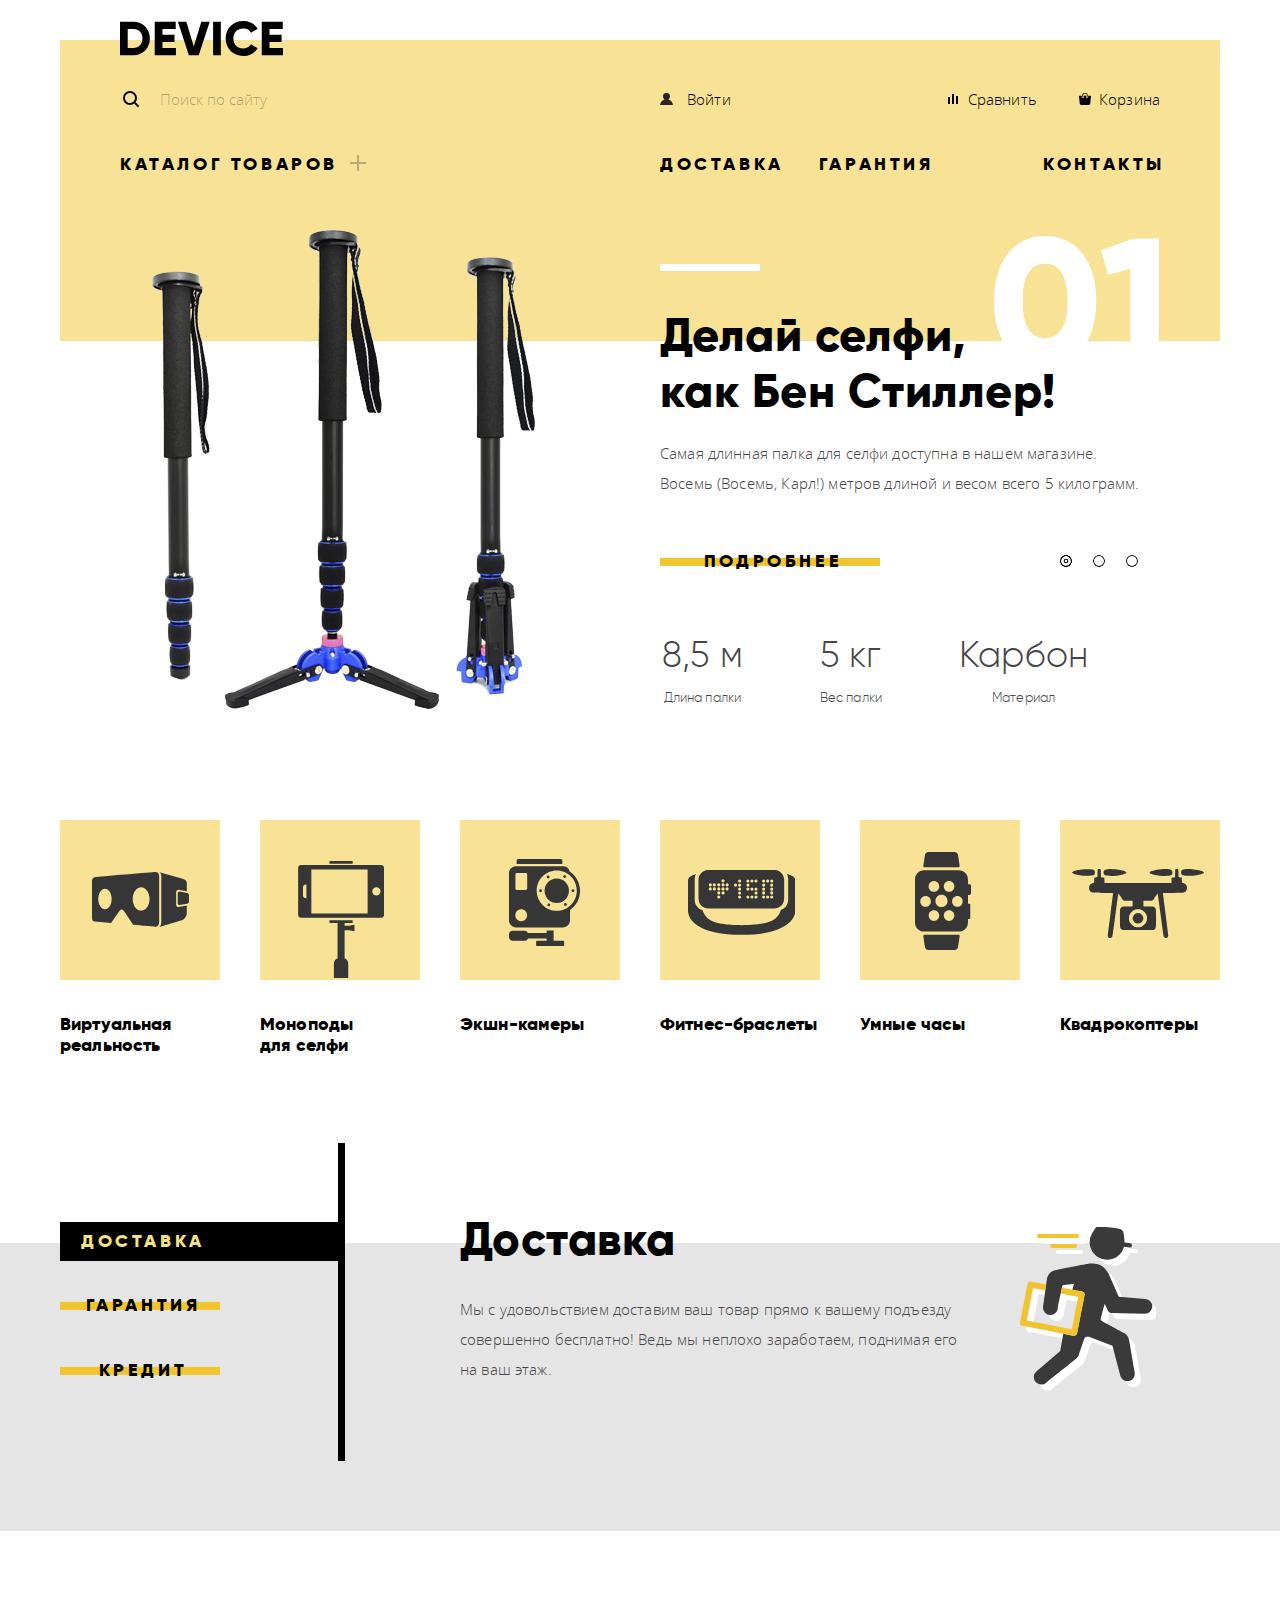
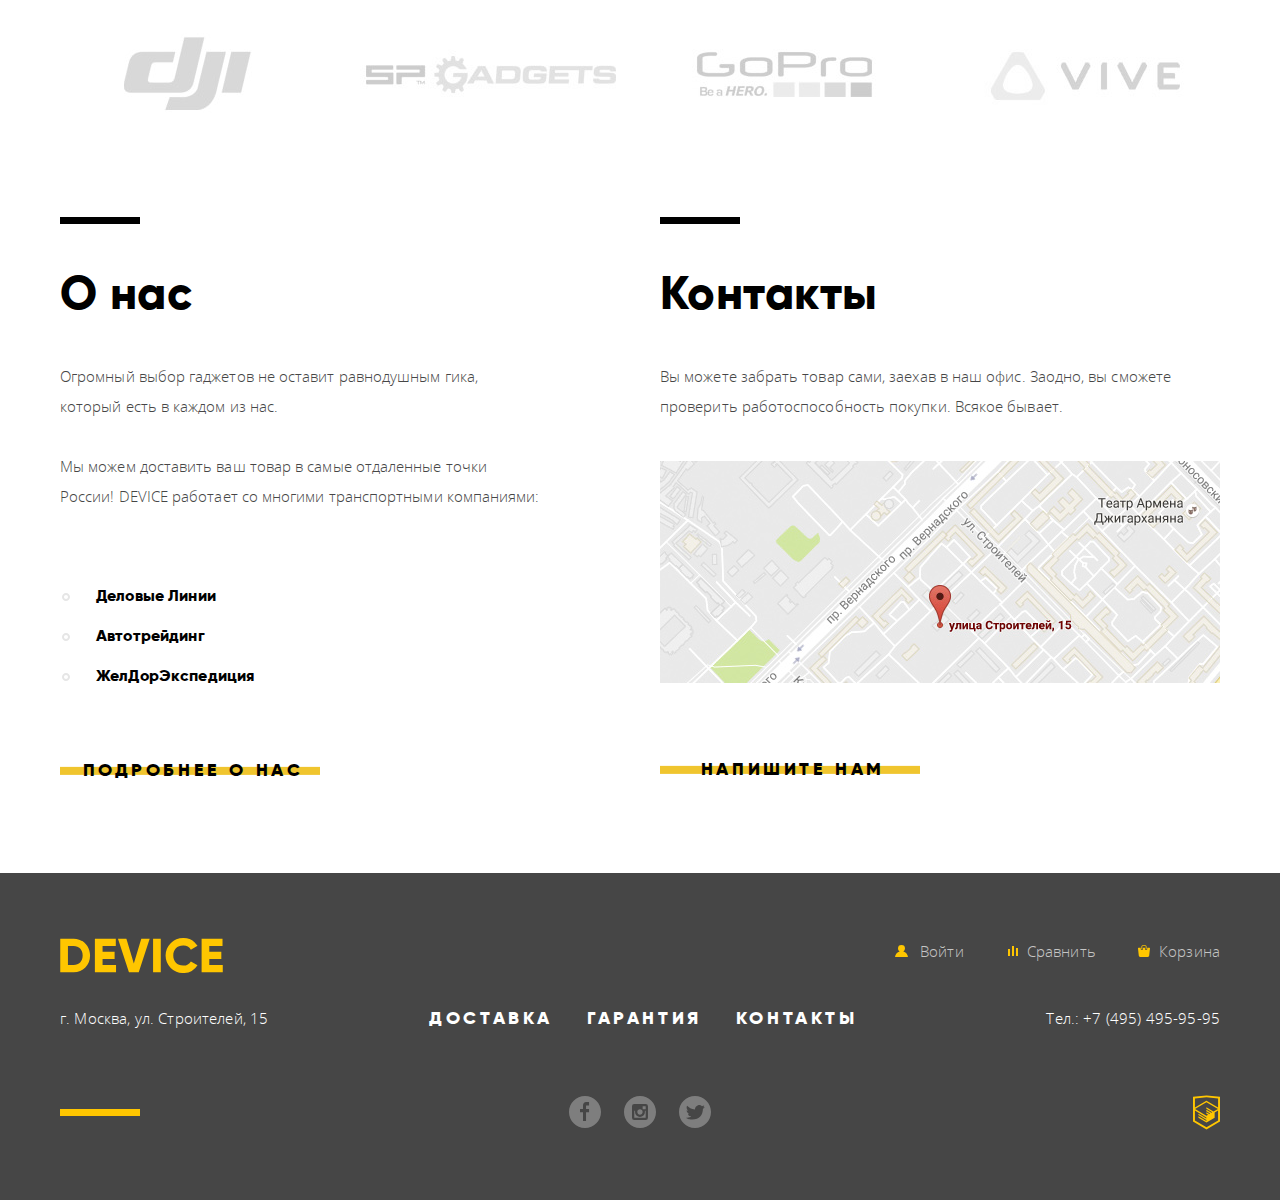
==== commit 881e5463: "Пятая финальная итерация" ====
--- a/index.html
+++ b/index.html
@@ -136,12 +136,12 @@
   <section class="container">
     <h2 class="visually-hidden">Популярные товары</h2>
     <ul class="popular-list">
-      <li><a href="catalog.html">Виртуальная реальность</a></li>
-      <li><a href="catalog.html">Моноподы для&#160;селфи</a></li>
-      <li><a href="catalog.html">Экшн-камеры</a></li>
-      <li><a href="catalog.html">Фитнес-браслеты</a></li>
-      <li><a href="catalog.html">Умные часы</a></li>
-      <li><a href="catalog.html">Квадрокоптеры</a></li>
+      <li><a  class="popular-vr" href="catalog.html">Виртуальная реальность</a></li>
+      <li><a class="popular-monopod" href="catalog.html">Моноподы для&#160;селфи</a></li>
+      <li><a class="popular-camera" href="catalog.html">Экшн-камеры</a></li>
+      <li><a class="popular-fitness" href="catalog.html">Фитнес-браслеты</a></li>
+      <li><a class="popular-smartwatch" href="catalog.html">Умные часы</a></li>
+      <li><a class="popular-copter" href="catalog.html">Квадрокоптеры</a></li>
     </ul>
   </section>
   <section class="services-slider">
--- a/css/style.min.css
+++ b/css/style.min.css
@@ -1 +1 @@
-@font-face{font-family:'Gilroy';src:url('../fonts/gilroylight.woff2') format('woff2'),url('../fonts/gilroylight.woff') format('woff'),url('../fonts/gilroylight.ttf') format('truetype');font-weight:normal;font-style:normal}@font-face{font-family:'Gilroy';src:url('../fonts/gilroyextrabold.woff2') format('woff2'),url('../fonts/gilroyextrabold.woff') format('woff'),url('../fonts/gilroyextrabold.ttf') format('truetype');font-weight:bold;font-style:normal}@font-face{font-family:'Open Sans';src:url('../fonts/opensans.woff2') format('woff2'),url('../fonts/opensans.woff') format('woff'),url('../fonts/opensans-regular.ttf') format('truetype');font-weight:normal;font-style:normal}@font-face{font-family:'Open Sans';src:url('../fonts/opensanslight.woff2') format('woff2'),url('../fonts/opensanslight.woff') format('woff'),url('../fonts/opensans-light.ttf') format('truetype');font-weight:lighter;font-style:normal}body{font-family:'Open Sans',Arial,sans-serif;font-size:15px;font-weight:lighter;color:#464646;letter-spacing:.01em;line-height:2em}a{color:#000;text-decoration:none}.container{width:1160px;margin:0 auto;padding:0 20px}.flex-wrapper{display:-webkit-box;display:-ms-flexbox;display:flex}.visually-hidden{position:absolute;overflow:hidden;clip:rect(0 0 0 0);height:1px;width:1px;margin:-1px;padding:0;border:0}.heading{margin:0;font-family:'Gilroy',Arial,sans-serif;font-weight:bold;letter-spacing:.01em;font-size:47px;color:#000;line-height:1.2em}.heading-small{font-size:18px}.label{font-family:'Gilroy',Arial,sans-serif;font-weight:bold;font-size:16px;letter-spacing:.2em;text-transform:uppercase;color:#000}.logo a:hover,.logo a:focus{opacity:.6}.logo a:active{opacity:.3}.btn{display:block;position:relative;border:0;background:0;margin:0;padding:0;margin-left:3px;padding-bottom:1px;text-align:center;font-family:'Gilroy',Arial,sans-serif;font-weight:bold;font-size:18px;letter-spacing:3.6px;text-transform:uppercase;line-height:2.15em;color:#000;z-index:1;cursor:pointer}.btn::after{position:absolute;content:"";width:100%;height:100%;background-color:#f0c52e;top:0;right:3px;z-index:-2;-webkit-transform:scaleY(0.2);transform:scaleY(0.2);-webkit-transition:-webkit-transform .3s ease-out;transition:-webkit-transform .3s ease-out;transition:transform .3s ease-out;transition:transform .3s ease-out,-webkit-transform .3s ease-out}.btn:hover::after,.btn:active::after{-webkit-transform:scaleY(1);transform:scaleY(1)}.btn:active{color:rgba(190,156,34,0.3)}.product-slide .btn{width:220px}.services-slider-switch .btn{width:160px}.about-us .btn,.contacts .btn{width:260px}.catalog-filter .btn,.catalog-item .btn{width:200px}.main-header .container{margin-top:40px;background-color:#f7e296;background-clip:border-box;padding:0;border-left:20px solid #fff;border-right:20px solid #fff}.main-header a:hover,.main-header a:focus{opacity:.6}.main-header a:active{opacity:.3}.search-form{display:-webkit-box;display:-ms-flexbox;display:flex;font-family:'Open Sans',Arial,sans-serif;font-size:15px}.search-form button,.main-nav-submenu-open{border:0;padding:0;background:0;cursor:pointer}.search-form input[type="search"]{background:url(../img/search.svg) 3px center no-repeat;font:inherit;-webkit-box-sizing:border-box;box-sizing:border-box;width:355px;padding:15px 10px 15px 40px;border:0}.search-form input[type="search"]::-webkit-input-placeholder{color:rgba(0,0,0,0.3)}.search-form input[type="search"]:-ms-input-placeholder{color:rgba(0,0,0,0.3)}.search-form input[type="search"]::placeholder{color:rgba(0,0,0,0.3)}.search-form input[type="search"]:-ms-input-placeholder{color:rgba(0,0,0,0.3)}.search-form input[type="search"]:hover::-webkit-input-placeholder{color:rgba(0,0,0,0.6)}.search-form input[type="search"]:hover:-ms-input-placeholder{color:rgba(0,0,0,0.6)}.search-form input[type="search"]:hover::placeholder{color:rgba(0,0,0,0.6)}.search-form input[type="search"]:hover:-ms-input-placeholder{color:rgba(0,0,0,0.6)}.search-form input[type="search"]:focus{background-image:url(../img/search.svg),linear-gradient(to top,#000 2px,transparent 2px);background-position:3px center,center center;background-repeat:no-repeat;outline:0}.search-form button{display:none;font:inherit;-webkit-box-sizing:border-box;box-sizing:border-box;padding:5px 20px;border:2px solid #000}.search-form button:hover,.search-form button:focus{display:inline;background-color:#000;color:#fff}.search-form button:active{background-color:#000;color:rgba(255,255,255,0.3)}.search-form input:focus ~ button{display:inline}.main-header .user-block{display:-webkit-box;display:-ms-flexbox;display:flex;-webkit-box-align:center;-ms-flex-align:center;align-items:center;-webkit-box-pack:justify;-ms-flex-pack:justify;justify-content:space-between;padding:29px 60px 20px}.main-header .user-section{display:-webkit-box;display:-ms-flexbox;display:flex;width:500px;-webkit-box-align:center;-ms-flex-align:center;align-items:center}.user-section .user{padding-left:27px;background:url(../img/user.svg) left center no-repeat}.user-section .compare{margin-left:auto;padding-left:20px;background:url(../img/compare.svg) left center no-repeat}.user-section .cart{margin-left:42px;padding-left:20px;background:url(../img/cart.svg) left center no-repeat}.user-section .logout{opacity:.3;margin-left:19px}.main-nav{display:-webkit-box;display:-ms-flexbox;display:flex;-webkit-box-align:start;-ms-flex-align:start;align-items:flex-start;position:relative;padding-top:0;padding-left:60px;padding-right:60px;padding-bottom:39px}.main-nav .logo{position:absolute;top:-128px;left:60px}.main-nav-submenu{display:none;position:relative;z-index:10}.main-nav-submenu-open{padding-bottom:12px}.main-nav-submenu:hover,.main-nav-submenu:focus,.main-nav-submenu:active{display:block}.main-nav-submenu ul{position:absolute;display:-webkit-box;display:-ms-flexbox;display:flex;-ms-flex-wrap:wrap;flex-wrap:wrap;width:1160px;min-height:140px;margin:0;padding:0;padding-top:20px;left:-60px;-ms-flex-line-pack:start;align-content:flex-start;background-color:#f7e296}.main-nav-submenu-open:hover,.main-nav-submenu-open:focus{color:rgba(0,0,0,0.6)}.main-nav-submenu-open:active{color:rgba(0,0,0,0.3)}.main-nav-submenu-open:hover ~ .main-nav-submenu,.main-nav-submenu-open:focus ~ .main-nav-submenu,.main-nav-submenu-open:active ~ .main-nav-submenu{display:block}.main-nav-submenu-open+svg{position:relative;top:1px;left:8px}.main-nav-submenu-column{display:-webkit-box;display:-ms-flexbox;display:flex;-webkit-box-orient:vertical;-webkit-box-direction:normal;-ms-flex-direction:column;flex-direction:column;-ms-flex-item-align:start;align-self:flex-start;width:160px;margin-left:40px;color:#000;line-height:36px}.main-nav-submenu-column:first-of-type{width:200px;margin-left:60px}.main-nav .label{font-size:18px}.main-nav-menu{display:-webkit-box;display:-ms-flexbox;display:flex;-ms-flex-wrap:wrap;flex-wrap:wrap;width:500px;padding:0;margin:0;margin-left:auto;list-style:none}.main-nav-menu li:first-child{margin-right:35px}.main-nav-menu li:last-child{margin-left:auto;margin-right:-5px}.product-slider.container{position:relative;width:1160px;margin-bottom:108px}.product-slider ol{display:-webkit-box;display:-ms-flexbox;display:flex;overflow:hidden;margin:0;padding:0;list-style:none;background-image:linear-gradient(to bottom,#f7e296 0,#f7e296 115px,#fff 115px)}.product-slide{-ms-flex-negative:0;flex-shrink:0;-ms-flex-preferred-size:1160px;flex-basis:1160px;display:-webkit-box;display:-ms-flexbox;display:flex}.product-slide .image-wrapper{-ms-flex-preferred-size:565px;flex-basis:565px;-ms-flex-negative:0;flex-shrink:0;-ms-flex-item-align:center;align-self:center;margin-right:35px}.product-slide img{display:block;margin:auto}.product-slide .text-wrapper{-ms-flex-preferred-size:520px;flex-basis:520px;margin-right:auto}.product-slide svg{margin-top:38px;margin-bottom:27px}.product-slide p{width:500px;margin-top:18px;margin-bottom:44px}.product-slide.slide-1{background-image:url(../img/01.svg);background-position:934px 10px;background-repeat:no-repeat}.product-slide.slide-2{background-image:url(../img/02.svg);background-position:909px 10px;background-repeat:no-repeat}.product-slide.slide-3{background-image:url(../img/03.svg);background-position:908px 10px;background-repeat:no-repeat}.basic-features{margin-top:57px;font-family:'Gilroy',Arial,sans-serif}.basic-features .values{font-size:36px}.basic-features .features{font-size:13px;line-height:20px}.basic-features td,.basic-features th{padding:0;padding-right:75px;white-space:nowrap}.basic-features td{padding-bottom:14px}.basic-features th{font-weight:normal}.product-slider-switch{position:absolute;display:-webkit-box;display:-ms-flexbox;display:flex;right:90px;bottom:145px;z-index:10}.product-slider-switch label{position:relative;margin-right:21px;width:12px;height:12px;border-radius:50%;background:url(../img/slider-button-empty.svg) 50% 50% no-repeat;background-size:12px 12px;overflow:hidden;cursor:pointer}.product-slider-switch label:last-of-type{margin-right:12px}#product-2:checked ~ ol .product-slide{-webkit-transform:translateX(-1160px);transform:translateX(-1160px)}#product-3:checked ~ ol .product-slide{-webkit-transform:translateX(-2320px);transform:translateX(-2320px)}#product-1:checked ~ .product-slider-switch label[for="product-1"]::before,#product-2:checked ~ .product-slider-switch label[for="product-2"]::before,#product-3:checked ~ .product-slider-switch label[for="product-3"]::before{position:absolute;content:"";width:12px;height:12px;background:url(../img/slider-button.svg) 50% 50% no-repeat;background-size:12px 12px}#product-1:focus ~ .product-slider-switch label[for="product-1"],#product-2:focus ~ .product-slider-switch label[for="product-2"],#product-3:focus ~ .product-slider-switch label[for="product-3"]{outline:1px dotted #000}.popular-list{display:-webkit-box;display:-ms-flexbox;display:flex;-webkit-box-pack:justify;-ms-flex-pack:justify;justify-content:space-between;flex-wrap:wrap;padding:0;margin:0;margin-bottom:83px;font-family:'Gilroy',Arial,sans-serif;font-size:18px;font-weight:bold;color:#000;line-height:1.2em;list-style:none}.popular-list li{position:relative;-webkit-box-sizing:border-box;box-sizing:border-box;width:160px;height:240px;padding-top:194px}.popular-list a::before,.popular-list a::after{position:absolute;content:"";width:160px;height:160px;top:0;left:0}.popular-list a::before{background-color:#f7e296;z-index:-2}.popular-list li:first-child a::after{background:url("../img/popular-1.svg") 50% 50% no-repeat}.popular-list li:nth-child(2) a::after{background:url("../img/popular-2.svg") 38px 41px no-repeat}.popular-list li:nth-child(3) a::after{background:url("../img/popular-3.svg") 49px 39px no-repeat}.popular-list li:nth-child(4) a::after{background:url("../img/popular-4.svg") 28px 50px no-repeat}.popular-list li:nth-child(5) a::after{background:url("../img/popular-5.svg") 55px 32px no-repeat}.popular-list li:nth-child(6) a::after{background:url("../img/popular-6.svg") 12px 49px no-repeat}.popular-list a:hover::before{background-color:#f0c52e}.popular-list a:active::after{opacity:.3}.popular-list a:active{color:rgba(0,0,0,0.3)}.services-slider{margin-bottom:94px;padding-bottom:70px;background-image:linear-gradient(to bottom,transparent 100px,#e5e5e5 100px)}.services-slider-switch{-ms-flex-preferred-size:285px;flex-basis:285px;-ms-flex-negative:0;flex-shrink:0;margin-right:115px;padding-top:79px;padding-bottom:45px;background:linear-gradient(to left,#000 7px,transparent 7px)}.services-slider-switch label{position:relative}.services-slider-switch .btn{margin-bottom:25px}.services-slider-list{-ms-flex-preferred-size:760px;flex-basis:760px;display:-webkit-box;display:-ms-flexbox;display:flex;overflow:hidden;margin:0;padding:0;list-style:none}.services-slide{width:100%;-ms-flex-negative:0;flex-shrink:0}.services-slide .heading{margin-top:68px}.services-slide p{width:500px;margin-top:27px}.services-slide.delivery{background-image:url(../img/delivery.svg);background-position:560px 84px;background-size:136px 164px;background-repeat:no-repeat}.services-slide.warranty{background-image:url(../img/warranty.svg);background-position:545px 61px;background-size:171px 195px;background-repeat:no-repeat}.services-slide.credit{background-image:url(../img/credit.svg);background-position:534px 61px;background-size:156px 188px;background-repeat:no-repeat}#service-1:checked ~ .flex-wrapper label[for="service-1"],#service-2:checked ~ .flex-wrapper label[for="service-2"],#service-3:checked ~ .flex-wrapper label[for="service-3"]{color:#f7e184}#service-1:checked ~ .flex-wrapper label[for="service-1"]::before,#service-2:checked ~ .flex-wrapper label[for="service-2"]::before,#service-3:checked ~ .flex-wrapper label[for="service-3"]::before{content:"";position:absolute;width:278px;height:100%;top:0;left:-3px;-webkit-transform:none;transform:none;background-color:#000;z-index:-1}.services-slide{display:none}#service-1:checked ~ .flex-wrapper .delivery,#service-2:checked ~ .flex-wrapper .warranty,#service-3:checked ~ .flex-wrapper .credit{display:block}.vendors{display:-webkit-box;display:-ms-flexbox;display:flex;-webkit-box-pack:justify;-ms-flex-pack:justify;justify-content:space-between;margin-bottom:92px}.vendors a{display:block;width:260px;height:100px;background-size:cover}.vendors img{opacity:0}.vendors a:nth-of-type(1){background:url("../img/logo-1-bw.jpg") 50% 50% no-repeat}.vendors a:nth-of-type(2){background:url("../img/logo-2-bw.jpg") 50% 50% no-repeat}.vendors a:nth-of-type(3){background:url("../img/logo-3-bw.jpg") 50% 50% no-repeat}.vendors a:nth-of-type(4){background:url("../img/logo-4-bw.jpg") 50% 50% no-repeat}.vendors img:hover,.vendors img:focus,.vendors img:active{opacity:1}.about-us,.contacts{-ms-flex-preferred-size:560px;flex-basis:560px;margin-bottom:82px}.about-us .heading,.contacts .heading{margin-bottom:40px}.about-us svg,.contacts svg{margin-bottom:32px}.about-us{margin-right:auto}.about-us p{width:480px;margin:30px 0;letter-spacing:.005em}.about-us ul{margin-top:70px;margin-bottom:60px;padding:0;list-style:none;font-family:'Gilroy',Arial,sans-serif;font-size:16px;font-weight:bold;color:#000}.about-us li{padding-left:36px;background-image:url(../img/bullet.svg);background-size:8px 8px;background-position:2px 12px;background-repeat:no-repeat;margin-bottom:10px}.contacts>p{margin-bottom:40px;letter-spacing:.005em}.contacts .map-open{display:block;margin-bottom:67px;line-height:0}@-webkit-keyframes appear{0%{-webkit-transform:translateX(200%) scale(0.001);transform:translateX(200%) scale(0.001);opacity:0}65%{-webkit-transform:translateX(-60%) translateY(-50%) scale(1.05);transform:translateX(-60%) translateY(-50%) scale(1.05);opacity:1}100%{-webkit-transform:translateX(-50%) translateY(-50%) scale(1);transform:translateX(-50%) translateY(-50%) scale(1);opacity:1}}@keyframes appear{0%{-webkit-transform:translateX(200%) scale(0.001);transform:translateX(200%) scale(0.001);opacity:0}65%{-webkit-transform:translateX(-60%) translateY(-50%) scale(1.05);transform:translateX(-60%) translateY(-50%) scale(1.05);opacity:1}100%{-webkit-transform:translateX(-50%) translateY(-50%) scale(1);transform:translateX(-50%) translateY(-50%) scale(1);opacity:1}}@-webkit-keyframes error{0%{background-color:#ff3030}100%{background-color:#fff}}@keyframes error{0%{background-color:#ff3030}100%{background-color:#fff}}.modal{display:none;position:fixed;top:50%;left:50%;-webkit-transform:translate(-50%,-50%);transform:translate(-50%,-50%);background-color:#fff;z-index:1000}.modal-show{display:-webkit-box;display:-ms-flexbox;display:flex;-webkit-animation-name:appear;animation-name:appear;-webkit-animation-duration:.5s;animation-duration:.5s;-webkit-animation-timing-function:ease;animation-timing-function:ease}.modal-error{-webkit-animation-name:error;animation-name:error;-webkit-animation-duration:.7s;animation-duration:.7s;-webkit-animation-timing-function:linear;animation-timing-function:linear}.modal .modal-close{position:absolute;top:22px;right:22px;width:55px;height:55px;border:0;padding:0;background:0;background-image:url(../img/modal-close.svg);background-size:55px 55px;opacity:.5}.modal .modal-close:hover,.modal .modal-close:focus{opacity:1}.modal .modal-close:active{opacity:.3}.modal-write-us{width:760px;padding-left:100px;padding-right:100px;padding-top:95px;padding-bottom:80px;-webkit-box-shadow:-40px 0 40px -40px rgba(4,6,6,0.8),40px 0 40px -40px rgba(4,6,6,0.8),0 10px 20px 0 rgba(4,6,6,0.2);box-shadow:-40px 0 40px -40px rgba(4,6,6,0.8),40px 0 40px -40px rgba(4,6,6,0.8),0 10px 20px 0 rgba(4,6,6,0.2)}.modal-write-us p{margin:0}.modal-write-us .flex-wrapper{-webkit-box-pack:justify;-ms-flex-pack:justify;justify-content:space-between;margin-bottom:32px}.modal-write-us label{font-family:'Gilroy',Arial,sans-serif;font-size:18px;line-height:1.2em;font-weight:bold}.modal-write-us .write-us-name,.modal-write-us .write-us-email{width:320px;color:#000}.modal-write-us .write-us-message{width:720px;color:#000;margin-bottom:40px}.modal-write-us input,.modal-write-us textarea{width:100%;padding:15px 20px;font-family:'Open Sans',Arial,sans-serif;font-size:14px;line-height:18px;font-weight:normal;border:0;background-color:#f2f2f2;margin-top:10px}.modal-write-us input::-webkit-input-placeholder,.modal-write-us textarea::-webkit-input-placeholder{color:rgba(0,0,0,0.4)}.modal-write-us input:-ms-input-placeholder,.modal-write-us textarea:-ms-input-placeholder{color:rgba(0,0,0,0.4)}.modal-write-us input::placeholder,.modal-write-us textarea::placeholder{color:rgba(0,0,0,0.4)}.modal-write-us input:-ms-input-placeholder,.modal-write-us textarea:-ms-input-placeholder{color:rgba(0,0,0,0.4)}.modal-write-us input:hover,.modal-write-us textarea:hover{background-color:#ebebeb}.modal-write-us input:focus,.modal-write-us textarea:focus{background-color:#fff;outline:3px solid #f0c52e;outline-offset:-3px}.modal-write-us input:invalid,.modal-write-us textarea:invalid{background-color:#f6dada}.modal-map{width:960px;min-height:559px;line-height:0;background:url(../img/map-big.jpg) 50% 50% no-repeat;background-size:960px 559px}.catalog{margin-top:21px}.catalog h1{padding-left:60px;line-height:80px}.breadcrumbs{display:-webkit-box;display:-ms-flexbox;display:flex;flex-wrap:wrap;margin:0;margin-top:6px;margin-bottom:43px;padding:0;padding-left:60px;list-style:none;font-size:14px}.breadcrumbs li:not(:first-child){padding-left:38px;background:url(../img/nav-arrow.svg) 17px 50% no-repeat}.breadcrumbs li,.breadcrumbs a{color:rgba(0,0,0,0.3)}.breadcrumbs a:hover,.breadcrumbs a:focus{color:rgba(0,0,0,0.6)}.breadcrumbs a:active{color:rgba(0,0,0,0.1)}.head-container-wide{background-image:-webkit-gradient(linear,left top,right top,color-stop(50%,#dedede),color-stop(50%,#eee));background-image:linear-gradient(to right,#dedede 50%,#eee 50%)}.body-container-wide{background-image:-webkit-gradient(linear,left top,right top,color-stop(50%,#eee),color-stop(50%,#fff));background-image:linear-gradient(to right,#eee 50%,#fff 50%)}.filter-heading{display:-webkit-box;display:-ms-flexbox;display:flex;flex-shrink:0;width:268px;padding-left:60px;background-color:#dedede}.filter-heading .label{margin:20px 0}.catalog-sort{display:-webkit-box;display:-ms-flexbox;display:flex;-webkit-box-flex:1;-ms-flex-positive:1;flex-grow:1;-webkit-box-align:center;-ms-flex-align:center;align-items:center;background-color:#eee}.catalog-sort a{color:rgba(0,0,0,0.3);font-size:14px;line-height:18px}.catalog-sort .sort-categories{display:flex;flex-wrap:wrap;margin-left:55px}.sort-categories a:not(:last-child){margin-right:30px}.catalog-sort .ascending-descending{display:-webkit-box;display:-ms-flexbox;display:flex;-ms-flex-preferred-size:41px;flex-basis:41px;-webkit-box-align:center;-ms-flex-align:center;align-items:center;-webkit-box-pack:justify;-ms-flex-pack:justify;justify-content:space-between;margin-left:auto}.ascending-descending a{display:block;width:11px;height:10px;opacity:.2}.ascending-descending a:hover,.ascending-descending a:focus{opacity:.4}.ascending-descending a:active{opacity:1}.ascending-descending .ascending{background:url(../img/icon-up-dir.svg) 50% 50% no-repeat}.ascending-descending .descending{background:url(../img/icon-down-dir.svg) 50% 50% no-repeat}.catalog-sort a.current-sort{color:#000;opacity:1}.catalog-sort .label{margin-left:72px}.catalog-sort a:hover,.catalog-sort a:focus{color:rgba(0,0,0,0.6)}.catalog-sort a:active{color:#000}.catalog-filter{-ms-flex-negative:0;flex-shrink:0;-ms-flex-preferred-size:268px;flex-basis:268px;margin-left:60px;background-color:#eee;color:#000;font-size:14px}.catalog-filter form{width:200px;margin-top:69px}.catalog-filter fieldset{border:0;margin:0;padding:0;margin-bottom:26px}.catalog-filter legend{display:block;padding:8px 0 20px;width:100%;font-family:'Gilroy',Arial,sans-serif;font-size:18px;font-weight:bold;background-image:linear-gradient(to bottom,#000 2px,transparent 2px)}.catalog-filter fieldset.price{margin-bottom:40px}.catalog-filter fieldset.price legend{padding-bottom:34px}.catalog-filter .price-range-slider{width:100%;height:2px;background-color:#dbdbdb;margin-bottom:27px}.price-range-slider .price-current-range{position:relative;width:60%;height:100%;background-color:#91c92f}.price-current-range button{position:absolute;border:0;padding-top:23px;top:-10px;background:0;background-image:url(../img/filter-button.svg);background-size:20px 22px;background-position:top center;background-repeat:no-repeat;color:rgba(0,0,0,0.2);font-family:"Gilroy",Arial,sans-serif;font-size:14px;font-weight:lighter;cursor:pointer}.price-current-range button:focus,.price-current-range button:active{background-size:22px 24px;top:-11px;padding-top:24px}.price-current-range .min-price{left:-10%}.price-current-range .max-price{right:-25%}.catalog-filter ul{margin:0;padding:0;list-style:none}.catalog-filter li{position:relative;padding-left:40px;margin-bottom:10px}.catalog-filter input[type="checkbox"]+label::before{position:absolute;content:"";width:23px;height:23px;left:0;bottom:5px;background:url(../img/checkbox-off.svg) 50% 50% no-repeat;cursor:pointer}.catalog-filter input[type="checkbox"]:checked+label::before{width:27px;background:url(../img/checkbox-on.svg) 50% 50% no-repeat}.catalog-filter input[type="checkbox"]+label:hover::before,.catalog-filter input[type="checkbox"]:focus+label::before{opacity:.6}.catalog-filter input[type="radio"]+label::before{position:absolute;content:"";width:25px;height:25px;left:-2px;bottom:3px;background:url(../img/radio-off.svg) 50% 50% no-repeat;cursor:pointer}.catalog-filter input[type="radio"]:checked+label::before{background:url(../img/radio-on.svg) 50% 50% no-repeat}.catalog-filter input[type="radio"]+label:hover::before,.catalog-filter input[type="radio"]:focus+label::before{opacity:.6}.catalog-filter input[type="checkbox"]:focus+label,.catalog-filter input[type="radio"]:focus+label{outline:1px dotted #000}.catalog-filter input[type="checkbox"]:disabled+label,.catalog-filter input[type="checkbox"]:disabled+label::before,.catalog-filter input[type="radio"]:disabled+label,.catalog-filter input[type="radio"]:disabled+label::before{opacity:.3}.catalog-page{display:-webkit-box;display:-ms-flexbox;display:flex;-webkit-box-orient:vertical;-webkit-box-direction:normal;-ms-flex-direction:column;flex-direction:column;padding-left:72px;background-color:#fff}.catalog-items{display:-webkit-box;display:-ms-flexbox;display:flex;-ms-flex-wrap:wrap;flex-wrap:wrap;-webkit-box-flex:0;-ms-flex-positive:0;flex-grow:0;width:760px;-webkit-box-pack:justify;-ms-flex-pack:justify;justify-content:space-between;-ms-flex-line-pack:start;align-content:flex-start;padding-top:70px}.catalog-item{position:relative;width:360px;display:-webkit-box;display:-ms-flexbox;display:flex;-webkit-box-orient:vertical;-webkit-box-direction:reverse;-ms-flex-direction:column-reverse;flex-direction:column-reverse}.catalog-item .flex-wrapper{-webkit-box-pack:justify;-ms-flex-pack:justify;justify-content:space-between;-webkit-box-align:baseline;-ms-flex-align:baseline;align-items:baseline;padding-bottom:50px}.catalog-item .heading-small{width:260px}.catalog-item img{-webkit-box-ordinal-group:2;-ms-flex-order:1;order:1;margin-bottom:12px}.catalog-item-hover{position:absolute;display:-webkit-box;display:-ms-flexbox;display:flex;-webkit-box-orient:vertical;-webkit-box-direction:normal;-ms-flex-direction:column;flex-direction:column;-ms-flex-negative:0;flex-shrink:0;-webkit-box-align:center;-ms-flex-align:center;align-items:center;width:360px;height:380px;top:0;background-color:rgba(238,238,238,0.7);opacity:0}.catalog-item-hover:hover{opacity:1}.catalog-item-hover .btn{margin-top:170px}.catalog-item.new-item::before{position:absolute;content:"";width:60px;height:60px;top:29px;right:26px;background:url(../img/new.svg) 50% 50% no-repeat;opacity:.2}.catalog-item-price{font-family:'Gilroy',Arial,sans-serif;font-size:16px;font-weight:lighter}.add-to-comparison{font-family:'Open Sans',Tahoma,sans-serif;color:rgba(0,0,0,0.5);border:0;background:0;cursor:pointer;margin-top:15px}.add-to-comparison:hover,.add-to-comparison:focus{color:#000}.add-to-comparison:active{color:rgba(0,0,0,0.2)}.catalog-paginator{display:-webkit-box;display:-ms-flexbox;display:flex;-webkit-box-pack:justify;-ms-flex-pack:justify;justify-content:space-between;-webkit-box-align:baseline;-ms-flex-align:baseline;align-items:baseline;margin:0;padding:0;margin-top:-10px;margin-bottom:73px;background-color:#eee;list-style:none}.catalog-paginator ul{display:-webkit-box;display:-ms-flexbox;display:flex;margin:0;padding:0;padding-left:10px;list-style:none;letter-spacing:normal}.catalog-paginator li:not(:last-child){margin-right:20px}.catalog-paginator a{padding:0 5px;color:rgba(0,0,0,0.3)}.catalog-paginator a:hover,.catalog-paginator a:focus{color:rgba(0,0,0,0.6)}.catalog-paginator a.previous,.catalog-paginator a.next{display:block;padding:23px 30px 18px}.catalog-paginator a.previous,.catalog-paginator a.next,.catalog-paginator a:active,.catalog-paginator .paginator-current-page{color:#000}.catalog-paginator a.previous:hover,.catalog-paginator a.previous:focus,.catalog-paginator a.previous:active,.catalog-paginator a.next:hover,.catalog-paginator a.next:focus,.catalog-paginator a.next:active{background-color:rgba(0,0,0,0.08)}.catalog-paginator a.previous:active,.catalog-paginator a.next:active{color:rgba(0,0,0,0.3)}.main-footer{padding-top:65px;background-color:#464646;color:#fff}.main-footer .container{display:-webkit-box;display:-ms-flexbox;display:flex;-webkit-box-orient:vertical;-webkit-box-direction:normal;-ms-flex-direction:column;flex-direction:column}.main-footer .flex-wrapper{-webkit-box-pack:justify;-ms-flex-pack:justify;justify-content:space-between;-webkit-box-align:start;-ms-flex-align:start;align-items:flex-start;margin-bottom:30px}.main-footer a{color:#fff}.main-footer p{margin:0}.main-footer .logo{line-height:0}.footer-user-section,.footer-menu-section{display:-webkit-box;display:-ms-flexbox;display:flex;-webkit-box-align:start;-ms-flex-align:start;align-items:flex-start}.footer-user-section a{position:relative;padding-left:25px;margin-right:38px;color:rgba(255,255,255,0.7);line-height:27px}.footer-user-section a:last-of-type{margin-right:0}.footer-user-section .user::before,.footer-user-section .compare::before,.footer-user-section .cart::before{position:absolute;content:"";bottom:7px;left:0;width:13px;height:13px}.footer-user-section .user::before{background:url(../img/user-footer.svg) 50% 50% no-repeat}.footer-user-section .compare::before{background:url(../img/compare-footer.svg) 50% 50% no-repeat;left:5px}.footer-user-section .cart::before{background:url(../img/cart-footer.svg) 50% 50% no-repeat;left:4px}.footer-user-section a:hover::before,.footer-user-section a:focus::before{opacity:.6}.footer-user-section a:active::before{opacity:.3}.footer-menu-section{margin-bottom:62px}.footer-menu-section a:not(:nth-child(3n)){margin-right:34px}.footer-menu-section .footer-menu{display:-webkit-box;display:-ms-flexbox;display:flex;-webkit-box-pack:center;-ms-flex-pack:center;justify-content:center;-ms-flex-wrap:wrap;flex-wrap:wrap;width:450px;margin-left:150px;margin-right:auto}.footer-menu .label{font-size:18px}.footer-user-section a:hover,.footer-user-section a:focus,.footer-menu-section a{color:#fff}.footer-menu-section a:hover,.footer-menu-section a:focus{color:rgba(255,255,255,0.6)}.footer-user-section a:active,.footer-menu-section a:active{color:rgba(255,255,255,0.3)}.footer-social-section{display:-webkit-box;display:-ms-flexbox;display:flex;-webkit-box-align:center;-ms-flex-align:center;align-items:center;-webkit-box-pack:justify;-ms-flex-pack:justify;justify-content:space-between;margin-bottom:70px}.footer-social-section .social{display:-webkit-box;display:-ms-flexbox;display:flex;-webkit-box-pack:justify;-ms-flex-pack:justify;justify-content:space-between}.social a{display:block;width:32px;height:32px;background-size:32px 32px;background-repeat:no-repeat;opacity:.3}.social a:not(:last-of-type){margin-right:23px}.social a:hover,.social a:focus{opacity:.6}.social a:active{opacity:.1}.social-fb{background-image:url(../img/fb.svg)}.social-in{background-image:url(../img/instagram.svg)}.social-tw{background-image:url(../img/twitter.svg)}.html-academy{margin-left:53px}.html-link{display:block;width:27px;height:35px;margin-left:53px;background-image:url(../img/logo-html.svg);background-size:27px 35px;background-repeat:no-repeat;opacity:1}.html-link:hover,.html-link:focus{opacity:.6}.html-link:active{opacity:.3}+@font-face{font-family:'Gilroy';src:url('../fonts/gilroylight.woff2') format('woff2'),url('../fonts/gilroylight.woff') format('woff'),url('../fonts/gilroylight.ttf') format('truetype');font-weight:normal;font-style:normal}@font-face{font-family:'Gilroy';src:url('../fonts/gilroyextrabold.woff2') format('woff2'),url('../fonts/gilroyextrabold.woff') format('woff'),url('../fonts/gilroyextrabold.ttf') format('truetype');font-weight:bold;font-style:normal}@font-face{font-family:'Open Sans';src:url('../fonts/opensans.woff2') format('woff2'),url('../fonts/opensans.woff') format('woff'),url('../fonts/opensans-regular.ttf') format('truetype');font-weight:normal;font-style:normal}@font-face{font-family:'Open Sans';src:url('../fonts/opensanslight.woff2') format('woff2'),url('../fonts/opensanslight.woff') format('woff'),url('../fonts/opensans-light.ttf') format('truetype');font-weight:lighter;font-style:normal}body{font-family:'Open Sans',Arial,sans-serif;font-size:15px;font-weight:lighter;color:#464646;letter-spacing:.01em;line-height:2em}a{color:#000;text-decoration:none}.container{width:1160px;margin:0 auto;padding:0 20px}.flex-wrapper{display:-webkit-box;display:-ms-flexbox;display:flex}.visually-hidden{position:absolute;overflow:hidden;clip:rect(0 0 0 0);height:1px;width:1px;margin:-1px;padding:0;border:0}.heading{margin:0;font-family:'Gilroy',Arial,sans-serif;font-weight:bold;letter-spacing:.01em;font-size:47px;color:#000;line-height:1.2em}.heading-small{font-size:18px}.label{font-family:'Gilroy',Arial,sans-serif;font-weight:bold;font-size:16px;letter-spacing:.2em;text-transform:uppercase;color:#000}.logo a:hover,.logo a:focus{opacity:.6}.logo a:active{opacity:.3}.btn{display:block;position:relative;border:0;background:0;margin:0;padding:0;margin-left:3px;padding-bottom:1px;text-align:center;font-family:'Gilroy',Arial,sans-serif;font-weight:bold;font-size:18px;letter-spacing:3.6px;text-transform:uppercase;line-height:2.15em;color:#000;z-index:1;cursor:pointer}.btn::after{position:absolute;content:"";width:100%;height:100%;background-color:#f0c52e;top:0;right:3px;z-index:-2;-webkit-transform:scaleY(0.2);transform:scaleY(0.2);-webkit-transition:-webkit-transform .3s ease-out;transition:-webkit-transform .3s ease-out;transition:transform .3s ease-out;transition:transform .3s ease-out,-webkit-transform .3s ease-out}.btn:hover::after,.btn:active::after{-webkit-transform:scaleY(1);transform:scaleY(1)}.btn:active{color:rgba(190,156,34,0.3)}.product-slide .btn{width:220px}.services-slider-switch .btn{width:160px}.about-us .btn,.contacts .btn{width:260px}.catalog-filter .btn,.catalog-item .btn{width:200px}.main-header .container{margin-top:40px;background-color:#f7e296;background-clip:border-box;padding:0;border-left:20px solid #fff;border-right:20px solid #fff}.main-header a:hover,.main-header a:focus{opacity:.6}.main-header a:active{opacity:.3}.search-form{display:-webkit-box;display:-ms-flexbox;display:flex;font-family:'Open Sans',Arial,sans-serif;font-size:15px}.search-form button,.main-nav-submenu-open{border:0;padding:0;background:0;cursor:pointer}.search-form input[type="search"]{background:url(../img/search.svg) 3px center no-repeat;font:inherit;-webkit-box-sizing:border-box;box-sizing:border-box;width:355px;padding:15px 10px 15px 40px;border:0}.search-form input[type="search"]::-webkit-input-placeholder{color:rgba(0,0,0,0.3)}.search-form input[type="search"]:-ms-input-placeholder{color:rgba(0,0,0,0.3)}.search-form input[type="search"]::placeholder{color:rgba(0,0,0,0.3)}.search-form input[type="search"]:-ms-input-placeholder{color:rgba(0,0,0,0.3)}.search-form input[type="search"]:hover::-webkit-input-placeholder{color:rgba(0,0,0,0.6)}.search-form input[type="search"]:hover:-ms-input-placeholder{color:rgba(0,0,0,0.6)}.search-form input[type="search"]:hover::placeholder{color:rgba(0,0,0,0.6)}.search-form input[type="search"]:hover:-ms-input-placeholder{color:rgba(0,0,0,0.6)}.search-form input[type="search"]:focus{background-image:url(../img/search.svg),linear-gradient(to top,#000 2px,transparent 2px);background-position:3px center,center center;background-repeat:no-repeat;outline:0}.search-form button{display:none;font:inherit;-webkit-box-sizing:border-box;box-sizing:border-box;padding:5px 20px;border:2px solid #000}.search-form button:hover,.search-form button:focus{display:inline;background-color:#000;color:#fff}.search-form button:active{background-color:#000;color:rgba(255,255,255,0.3)}.search-form input:focus ~ button{display:inline}.main-header .user-block{display:-webkit-box;display:-ms-flexbox;display:flex;-webkit-box-align:center;-ms-flex-align:center;align-items:center;-webkit-box-pack:justify;-ms-flex-pack:justify;justify-content:space-between;padding:29px 60px 20px}.main-header .user-section{display:-webkit-box;display:-ms-flexbox;display:flex;width:500px;-webkit-box-align:center;-ms-flex-align:center;align-items:center}.user-section .user{padding-left:27px;background:url(../img/user.svg) left center no-repeat}.user-section .compare{margin-left:auto;padding-left:20px;background:url(../img/compare.svg) left center no-repeat}.user-section .cart{margin-left:42px;padding-left:20px;background:url(../img/cart.svg) left center no-repeat}.user-section .logout{opacity:.3;margin-left:19px}.main-nav{display:-webkit-box;display:-ms-flexbox;display:flex;-webkit-box-align:start;-ms-flex-align:start;align-items:flex-start;position:relative;padding-top:0;padding-left:60px;padding-right:60px;padding-bottom:39px}.main-nav .logo{position:absolute;top:-128px;left:60px}.main-nav-submenu{display:none;position:relative;z-index:10}.main-nav-submenu-open{padding-bottom:12px}.main-nav-submenu:hover,.main-nav-submenu:focus,.main-nav-submenu:active{display:block}.main-nav-submenu ul{position:absolute;display:-webkit-box;display:-ms-flexbox;display:flex;-ms-flex-wrap:wrap;flex-wrap:wrap;width:1160px;min-height:140px;margin:0;padding:0;padding-top:20px;left:-60px;-ms-flex-line-pack:start;align-content:flex-start;background-color:#f7e296}.main-nav-submenu-open:hover,.main-nav-submenu-open:focus{color:rgba(0,0,0,0.6)}.main-nav-submenu-open:active{color:rgba(0,0,0,0.3)}.main-nav-submenu-open:hover ~ .main-nav-submenu,.main-nav-submenu-open:focus ~ .main-nav-submenu,.main-nav-submenu-open:active ~ .main-nav-submenu{display:block}.main-nav-submenu-open+svg{position:relative;top:1px;left:8px}.main-nav-submenu-column{display:-webkit-box;display:-ms-flexbox;display:flex;-webkit-box-orient:vertical;-webkit-box-direction:normal;-ms-flex-direction:column;flex-direction:column;-ms-flex-item-align:start;align-self:flex-start;width:160px;margin-left:40px;color:#000;line-height:36px}.main-nav-submenu-column:first-of-type{width:200px;margin-left:60px}.main-nav .label{font-size:18px}.main-nav-menu{display:-webkit-box;display:-ms-flexbox;display:flex;-ms-flex-wrap:wrap;flex-wrap:wrap;width:500px;padding:0;margin:0;margin-left:auto;list-style:none}.main-nav-menu li:first-child{margin-right:35px}.main-nav-menu li:last-child{margin-left:auto;margin-right:-5px}.product-slider.container{position:relative;width:1160px;margin-bottom:108px}.product-slider ol{display:-webkit-box;display:-ms-flexbox;display:flex;overflow:hidden;margin:0;padding:0;list-style:none;background-image:linear-gradient(to bottom,#f7e296 0,#f7e296 115px,#fff 115px)}.product-slide{-ms-flex-negative:0;flex-shrink:0;-ms-flex-preferred-size:1160px;flex-basis:1160px;display:-webkit-box;display:-ms-flexbox;display:flex}.product-slide .image-wrapper{-ms-flex-preferred-size:565px;flex-basis:565px;-ms-flex-negative:0;flex-shrink:0;-ms-flex-item-align:center;align-self:center;margin-right:35px}.product-slide img{display:block;margin:auto}.product-slide .text-wrapper{-ms-flex-preferred-size:520px;flex-basis:520px;margin-right:auto}.product-slide svg{margin-top:38px;margin-bottom:27px}.product-slide p{width:500px;margin-top:18px;margin-bottom:44px}.product-slide.slide-1{background-image:url(../img/01.svg);background-position:934px 10px;background-repeat:no-repeat}.product-slide.slide-2{background-image:url(../img/02.svg);background-position:909px 10px;background-repeat:no-repeat}.product-slide.slide-3{background-image:url(../img/03.svg);background-position:908px 10px;background-repeat:no-repeat}.basic-features{margin-top:57px;font-family:'Gilroy',Arial,sans-serif}.basic-features .values{font-size:36px}.basic-features .features{font-size:13px;line-height:20px}.basic-features td,.basic-features th{padding:0;padding-right:75px;white-space:nowrap}.basic-features td{padding-bottom:16px}.basic-features th{font-weight:normal}.product-slider-switch{position:absolute;display:-webkit-box;display:-ms-flexbox;display:flex;right:90px;bottom:145px;z-index:10}.product-slider-switch label{position:relative;margin-right:21px;width:12px;height:12px;border-radius:50%;background:url(../img/slider-button-empty.svg) 50% 50% no-repeat;background-size:12px 12px;overflow:hidden;cursor:pointer}.product-slider-switch label:last-of-type{margin-right:12px}#product-2:checked ~ ol .product-slide{-webkit-transform:translateX(-1160px);transform:translateX(-1160px)}#product-3:checked ~ ol .product-slide{-webkit-transform:translateX(-2320px);transform:translateX(-2320px)}#product-1:checked ~ .product-slider-switch label[for="product-1"]::before,#product-2:checked ~ .product-slider-switch label[for="product-2"]::before,#product-3:checked ~ .product-slider-switch label[for="product-3"]::before{position:absolute;content:"";width:12px;height:12px;background:url(../img/slider-button.svg) 50% 50% no-repeat;background-size:12px 12px}#product-1:focus ~ .product-slider-switch label[for="product-1"],#product-2:focus ~ .product-slider-switch label[for="product-2"],#product-3:focus ~ .product-slider-switch label[for="product-3"]{outline:1px dotted #000}.popular-list{display:-webkit-box;display:-ms-flexbox;display:flex;-webkit-box-pack:justify;-ms-flex-pack:justify;justify-content:space-between;-ms-flex-wrap:wrap;flex-wrap:wrap;padding:0;margin:0;margin-bottom:83px;font-family:'Gilroy',Arial,sans-serif;font-size:18px;font-weight:bold;color:#000;line-height:1.2em;list-style:none}.popular-list li{position:relative;-webkit-box-sizing:border-box;box-sizing:border-box;width:160px;height:240px;padding-top:194px}.popular-list a::before,.popular-list a::after{position:absolute;content:"";width:160px;height:160px;top:0;left:0}.popular-list a::before{background-color:#f7e296;z-index:-2}.popular-vr::after{background:url("../img/popular-1.svg") 50% 50% no-repeat}.popular-monopod::after{background:url("../img/popular-2.svg") 38px 41px no-repeat}.popular-camera::after{background:url("../img/popular-3.svg") 49px 39px no-repeat}.popular-fitness::after{background:url("../img/popular-4.svg") 28px 50px no-repeat}.popular-smartwatch::after{background:url("../img/popular-5.svg") 55px 32px no-repeat}.popular-copter::after{background:url("../img/popular-6.svg") 12px 49px no-repeat}.popular-list a:hover::before{background-color:#f0c52e}.popular-list a:active::after{opacity:.3}.popular-list a:active{color:rgba(0,0,0,0.3)}.services-slider{margin-bottom:94px;padding-bottom:70px;background-image:linear-gradient(to bottom,transparent 100px,#e5e5e5 100px)}.services-slider-switch{-ms-flex-preferred-size:285px;flex-basis:285px;-ms-flex-negative:0;flex-shrink:0;margin-right:115px;padding-top:79px;padding-bottom:45px;background:linear-gradient(to left,#000 7px,transparent 7px)}.services-slider-switch label{position:relative}.services-slider-switch .btn{margin-bottom:25px}.services-slider-list{-ms-flex-preferred-size:760px;flex-basis:760px;display:-webkit-box;display:-ms-flexbox;display:flex;overflow:hidden;margin:0;padding:0;list-style:none}.services-slide{width:100%;-ms-flex-negative:0;flex-shrink:0}.services-slide .heading{margin-top:68px}.services-slide p{width:500px;margin-top:27px}.services-slide.delivery{background-image:url(../img/delivery.svg);background-position:560px 84px;background-size:136px 164px;background-repeat:no-repeat}.services-slide.warranty{background-image:url(../img/warranty.svg);background-position:545px 61px;background-size:171px 195px;background-repeat:no-repeat}.services-slide.credit{background-image:url(../img/credit.svg);background-position:534px 61px;background-size:156px 188px;background-repeat:no-repeat}#service-1:checked ~ .flex-wrapper label[for="service-1"],#service-2:checked ~ .flex-wrapper label[for="service-2"],#service-3:checked ~ .flex-wrapper label[for="service-3"]{color:#f7e184}#service-1:checked ~ .flex-wrapper label[for="service-1"]::before,#service-2:checked ~ .flex-wrapper label[for="service-2"]::before,#service-3:checked ~ .flex-wrapper label[for="service-3"]::before{content:"";position:absolute;width:278px;height:100%;top:0;left:-3px;-webkit-transform:none;transform:none;background-color:#000;z-index:-1}.services-slide{display:none}#service-1:checked ~ .flex-wrapper .delivery,#service-2:checked ~ .flex-wrapper .warranty,#service-3:checked ~ .flex-wrapper .credit{display:block}.vendors{display:-webkit-box;display:-ms-flexbox;display:flex;-webkit-box-pack:justify;-ms-flex-pack:justify;justify-content:space-between;margin-bottom:92px}.vendors a{display:block;width:260px;height:100px;background-size:cover}.vendors img{opacity:0}.vendors a:nth-of-type(1){background:url("../img/logo-1-bw.jpg") 50% 50% no-repeat}.vendors a:nth-of-type(2){background:url("../img/logo-2-bw.jpg") 50% 50% no-repeat}.vendors a:nth-of-type(3){background:url("../img/logo-3-bw.jpg") 50% 50% no-repeat}.vendors a:nth-of-type(4){background:url("../img/logo-4-bw.jpg") 50% 50% no-repeat}.vendors img:hover,.vendors img:focus,.vendors img:active{opacity:1}.about-us,.contacts{-ms-flex-preferred-size:560px;flex-basis:560px;margin-bottom:82px}.about-us .heading,.contacts .heading{margin-bottom:40px}.about-us svg,.contacts svg{margin-bottom:32px}.about-us{margin-right:auto}.about-us p{width:480px;margin:30px 0;letter-spacing:.005em}.about-us ul{margin-top:70px;margin-bottom:60px;padding:0;list-style:none;font-family:'Gilroy',Arial,sans-serif;font-size:16px;font-weight:bold;color:#000}.about-us li{padding-left:36px;background-image:url(../img/bullet.svg);background-size:8px 8px;background-position:2px 12px;background-repeat:no-repeat;margin-bottom:10px}.contacts>p{margin-bottom:40px;letter-spacing:.005em}.contacts .map-open{display:block;margin-bottom:67px;line-height:0}@-webkit-keyframes appear{0%{-webkit-transform:translateX(200%) scale(0.001);transform:translateX(200%) scale(0.001);opacity:0}65%{-webkit-transform:translateX(-60%) translateY(-50%) scale(1.05);transform:translateX(-60%) translateY(-50%) scale(1.05);opacity:1}100%{-webkit-transform:translateX(-50%) translateY(-50%) scale(1);transform:translateX(-50%) translateY(-50%) scale(1);opacity:1}}@keyframes appear{0%{-webkit-transform:translateX(200%) scale(0.001);transform:translateX(200%) scale(0.001);opacity:0}65%{-webkit-transform:translateX(-60%) translateY(-50%) scale(1.05);transform:translateX(-60%) translateY(-50%) scale(1.05);opacity:1}100%{-webkit-transform:translateX(-50%) translateY(-50%) scale(1);transform:translateX(-50%) translateY(-50%) scale(1);opacity:1}}@-webkit-keyframes error{0%{background-color:#ff3030}100%{background-color:#fff}}@keyframes error{0%{background-color:#ff3030}100%{background-color:#fff}}.modal{display:none;position:fixed;top:50%;left:50%;-webkit-transform:translate(-50%,-50%);transform:translate(-50%,-50%);background-color:#fff;z-index:1000}.modal-show{display:-webkit-box;display:-ms-flexbox;display:flex;-webkit-animation-name:appear;animation-name:appear;-webkit-animation-duration:.5s;animation-duration:.5s;-webkit-animation-timing-function:ease;animation-timing-function:ease}.modal-error{-webkit-animation-name:error;animation-name:error;-webkit-animation-duration:.7s;animation-duration:.7s;-webkit-animation-timing-function:linear;animation-timing-function:linear}.modal .modal-close{position:absolute;top:22px;right:22px;width:55px;height:55px;border:0;padding:0;background:0;background-image:url(../img/modal-close.svg);background-size:55px 55px;opacity:.5}.modal .modal-close:hover,.modal .modal-close:focus{opacity:1}.modal .modal-close:active{opacity:.3}.modal-write-us{width:760px;padding-left:100px;padding-right:100px;padding-top:95px;padding-bottom:80px;-webkit-box-shadow:-40px 0 40px -40px rgba(4,6,6,0.8),40px 0 40px -40px rgba(4,6,6,0.8),0 10px 20px 0 rgba(4,6,6,0.2);box-shadow:-40px 0 40px -40px rgba(4,6,6,0.8),40px 0 40px -40px rgba(4,6,6,0.8),0 10px 20px 0 rgba(4,6,6,0.2)}.modal-write-us p{margin:0}.modal-write-us .flex-wrapper{-webkit-box-pack:justify;-ms-flex-pack:justify;justify-content:space-between;margin-bottom:32px}.modal-write-us label{font-family:'Gilroy',Arial,sans-serif;font-size:18px;line-height:1.2em;font-weight:bold}.modal-write-us .write-us-name,.modal-write-us .write-us-email{width:320px;color:#000}.modal-write-us .write-us-message{width:720px;color:#000;margin-bottom:40px}.modal-write-us input,.modal-write-us textarea{width:100%;padding:15px 20px;font-family:'Open Sans',Arial,sans-serif;font-size:14px;line-height:18px;font-weight:normal;border:0;background-color:#f2f2f2;margin-top:10px}.modal-write-us input::-webkit-input-placeholder,.modal-write-us textarea::-webkit-input-placeholder{color:rgba(0,0,0,0.4)}.modal-write-us input:-ms-input-placeholder,.modal-write-us textarea:-ms-input-placeholder{color:rgba(0,0,0,0.4)}.modal-write-us input::placeholder,.modal-write-us textarea::placeholder{color:rgba(0,0,0,0.4)}.modal-write-us input:-ms-input-placeholder,.modal-write-us textarea:-ms-input-placeholder{color:rgba(0,0,0,0.4)}.modal-write-us input:hover,.modal-write-us textarea:hover{background-color:#ebebeb}.modal-write-us input:focus,.modal-write-us textarea:focus{background-color:#fff;outline:3px solid #f0c52e;outline-offset:-3px}.modal-write-us input:invalid,.modal-write-us textarea:invalid{background-color:#f6dada}.modal-map{width:960px;min-height:559px;line-height:0;background:url(../img/map-big.jpg) 50% 50% no-repeat;background-size:960px 559px}.catalog{margin-top:21px}.catalog h1{padding-left:60px;line-height:80px}.breadcrumbs{display:-webkit-box;display:-ms-flexbox;display:flex;-ms-flex-wrap:wrap;flex-wrap:wrap;margin:0;margin-top:6px;margin-bottom:43px;padding:0;padding-left:60px;list-style:none;font-size:14px}.breadcrumbs li:not(:first-child){padding-left:38px;background:url(../img/nav-arrow.svg) 17px 50% no-repeat}.breadcrumbs li,.breadcrumbs a{color:rgba(0,0,0,0.3)}.breadcrumbs a:hover,.breadcrumbs a:focus{color:rgba(0,0,0,0.6)}.breadcrumbs a:active{color:rgba(0,0,0,0.1)}.head-container-wide{min-width:1200px;background-image:-webkit-gradient(linear,left top,right top,color-stop(50%,#dedede),color-stop(50%,#eee));background-image:linear-gradient(to right,#dedede 50%,#eee 50%)}.body-container-wide{min-width:1200px;background-image:-webkit-gradient(linear,left top,right top,color-stop(50%,#eee),color-stop(50%,#fff));background-image:linear-gradient(to right,#eee 50%,#fff 50%)}.filter-heading{display:-webkit-box;display:-ms-flexbox;display:flex;-ms-flex-negative:0;flex-shrink:0;width:268px;padding-left:60px;background-color:#dedede}.filter-heading .label{margin:20px 0}.catalog-sort{display:-webkit-box;display:-ms-flexbox;display:flex;-webkit-box-flex:1;-ms-flex-positive:1;flex-grow:1;-webkit-box-align:center;-ms-flex-align:center;align-items:center;background-color:#eee}.catalog-sort a{color:rgba(0,0,0,0.3);font-size:14px;line-height:18px}.catalog-sort .sort-categories{display:-webkit-box;display:-ms-flexbox;display:flex;-ms-flex-wrap:wrap;flex-wrap:wrap;margin-left:55px}.sort-categories a:not(:last-child){margin-right:30px}.catalog-sort .ascending-descending{display:-webkit-box;display:-ms-flexbox;display:flex;-ms-flex-preferred-size:41px;flex-basis:41px;-webkit-box-align:center;-ms-flex-align:center;align-items:center;-webkit-box-pack:justify;-ms-flex-pack:justify;justify-content:space-between;-ms-flex-negative:0;flex-shrink:0;margin-left:auto}.ascending-descending a{display:block;width:11px;height:10px;opacity:.2}.ascending-descending a:hover,.ascending-descending a:focus{opacity:.4}.ascending-descending a:active{opacity:1}.ascending-descending .ascending{background:url(../img/icon-up-dir.svg) 50% 50% no-repeat}.ascending-descending .descending{background:url(../img/icon-down-dir.svg) 50% 50% no-repeat}.catalog-sort a.current-sort{color:#000;opacity:1}.catalog-sort .label{margin-left:72px}.catalog-sort a:hover,.catalog-sort a:focus{color:rgba(0,0,0,0.6)}.catalog-sort a:active{color:#000}.catalog-filter{-ms-flex-negative:0;flex-shrink:0;-ms-flex-preferred-size:268px;flex-basis:268px;margin-left:60px;background-color:#eee;color:#000;font-size:14px}.catalog-filter form{width:200px;margin-top:69px}.catalog-filter fieldset{border:0;margin:0;padding:0;margin-bottom:26px}.catalog-filter legend{display:block;padding:8px 0 20px;width:100%;font-family:'Gilroy',Arial,sans-serif;font-size:18px;font-weight:bold;background-image:linear-gradient(to bottom,#000 2px,transparent 2px)}.catalog-filter fieldset.price{margin-bottom:40px}.catalog-filter fieldset.price legend{padding-bottom:34px}.catalog-filter .price-range-slider{width:100%;height:2px;background-color:#dbdbdb;margin-bottom:27px}.price-range-slider .price-current-range{position:relative;width:60%;height:100%;background-color:#91c92f}.price-current-range button{position:absolute;border:0;padding-top:23px;top:-10px;background:0;background-image:url(../img/filter-button.svg);background-size:20px 22px;background-position:top center;background-repeat:no-repeat;color:rgba(0,0,0,0.2);font-family:"Gilroy",Arial,sans-serif;font-size:14px;font-weight:lighter;cursor:pointer}.price-current-range button:focus,.price-current-range button:active{background-size:22px 24px;top:-11px;padding-top:24px}.price-current-range .min-price{left:-10%}.price-current-range .max-price{right:-25%}.catalog-filter ul{margin:0;padding:0;list-style:none}.catalog-filter li{position:relative;padding-left:40px;margin-bottom:10px}.catalog-filter input[type="checkbox"]+label::before{position:absolute;content:"";width:23px;height:23px;left:0;bottom:5px;background:url(../img/checkbox-off.svg) 50% 50% no-repeat;cursor:pointer}.catalog-filter input[type="checkbox"]:checked+label::before{width:27px;background:url(../img/checkbox-on.svg) 50% 50% no-repeat}.catalog-filter input[type="checkbox"]+label:hover::before,.catalog-filter input[type="checkbox"]:focus+label::before{opacity:.6}.catalog-filter input[type="radio"]+label::before{position:absolute;content:"";width:25px;height:25px;left:-2px;bottom:3px;background:url(../img/radio-off.svg) 50% 50% no-repeat;cursor:pointer}.catalog-filter input[type="radio"]:checked+label::before{background:url(../img/radio-on.svg) 50% 50% no-repeat}.catalog-filter input[type="radio"]+label:hover::before,.catalog-filter input[type="radio"]:focus+label::before{opacity:.6}.catalog-filter input[type="checkbox"]:focus+label,.catalog-filter input[type="radio"]:focus+label{outline:1px dotted #000}.catalog-filter input[type="checkbox"]:disabled+label,.catalog-filter input[type="checkbox"]:disabled+label::before,.catalog-filter input[type="radio"]:disabled+label,.catalog-filter input[type="radio"]:disabled+label::before{opacity:.3}.catalog-page{display:-webkit-box;display:-ms-flexbox;display:flex;-webkit-box-orient:vertical;-webkit-box-direction:normal;-ms-flex-direction:column;flex-direction:column;padding-left:72px;background-color:#fff}.catalog-items{display:-webkit-box;display:-ms-flexbox;display:flex;-ms-flex-wrap:wrap;flex-wrap:wrap;-webkit-box-flex:0;-ms-flex-positive:0;flex-grow:0;width:760px;-webkit-box-pack:justify;-ms-flex-pack:justify;justify-content:space-between;-ms-flex-line-pack:start;align-content:flex-start;padding-top:70px}.catalog-item{position:relative;width:360px;display:-webkit-box;display:-ms-flexbox;display:flex;-webkit-box-orient:vertical;-webkit-box-direction:reverse;-ms-flex-direction:column-reverse;flex-direction:column-reverse}.catalog-item .flex-wrapper{-webkit-box-pack:justify;-ms-flex-pack:justify;justify-content:space-between;-webkit-box-align:baseline;-ms-flex-align:baseline;align-items:baseline;padding-bottom:52px}.catalog-item .heading-small{width:260px}.catalog-item img{-webkit-box-ordinal-group:2;-ms-flex-order:1;order:1;margin-bottom:12px}.catalog-item-hover{position:absolute;display:-webkit-box;display:-ms-flexbox;display:flex;-webkit-box-orient:vertical;-webkit-box-direction:normal;-ms-flex-direction:column;flex-direction:column;-ms-flex-negative:0;flex-shrink:0;-webkit-box-align:center;-ms-flex-align:center;align-items:center;width:360px;height:380px;top:0;background-color:rgba(238,238,238,0.7);opacity:0}.catalog-item-hover:hover{opacity:1}.catalog-item-hover .btn{margin-top:170px}.catalog-item.new-item::before{position:absolute;content:"";width:60px;height:60px;top:29px;right:26px;background:url(../img/new.svg) 50% 50% no-repeat;opacity:.2}.catalog-item-price{font-family:'Gilroy',Arial,sans-serif;font-size:16px;font-weight:lighter}.add-to-comparison{font-family:'Open Sans',Tahoma,sans-serif;color:rgba(0,0,0,0.5);border:0;background:0;cursor:pointer;margin-top:15px}.add-to-comparison:hover,.add-to-comparison:focus{color:#000}.add-to-comparison:active{color:rgba(0,0,0,0.2)}.catalog-paginator{display:-webkit-box;display:-ms-flexbox;display:flex;-webkit-box-pack:justify;-ms-flex-pack:justify;justify-content:space-between;-webkit-box-align:baseline;-ms-flex-align:baseline;align-items:baseline;margin:0;padding:0;margin-top:-15px;margin-bottom:74px;background-color:#eee;list-style:none}.catalog-paginator ul{display:-webkit-box;display:-ms-flexbox;display:flex;margin:0;padding:0;padding-left:15px;list-style:none;letter-spacing:normal}.catalog-paginator li:not(:last-child){margin-right:20px}.catalog-paginator a{padding:0 5px;color:rgba(0,0,0,0.3)}.catalog-paginator .paginator-current-page{padding:0 5px}.catalog-paginator a:hover,.catalog-paginator a:focus{color:rgba(0,0,0,0.6)}.catalog-paginator a.previous,.catalog-paginator a.next{display:block;padding:23px 30px 18px}.catalog-paginator a.previous,.catalog-paginator a.next,.catalog-paginator a:active,.catalog-paginator .paginator-current-page{color:#000}.catalog-paginator a.previous:hover,.catalog-paginator a.previous:focus,.catalog-paginator a.previous:active,.catalog-paginator a.next:hover,.catalog-paginator a.next:focus,.catalog-paginator a.next:active{background-color:rgba(0,0,0,0.08)}.catalog-paginator a.previous:active,.catalog-paginator a.next:active{color:rgba(0,0,0,0.3)}.main-footer{min-width:1200px;padding-top:65px;background-color:#464646;color:#fff}.main-footer .container{display:-webkit-box;display:-ms-flexbox;display:flex;-webkit-box-orient:vertical;-webkit-box-direction:normal;-ms-flex-direction:column;flex-direction:column}.main-footer .flex-wrapper{-webkit-box-pack:justify;-ms-flex-pack:justify;justify-content:space-between;-webkit-box-align:start;-ms-flex-align:start;align-items:flex-start;margin-bottom:30px}.main-footer a{color:#fff}.main-footer p{margin:0}.main-footer .logo{line-height:0}.footer-user-section,.footer-menu-section{display:-webkit-box;display:-ms-flexbox;display:flex;-webkit-box-align:start;-ms-flex-align:start;align-items:flex-start}.footer-user-section a{position:relative;padding-left:25px;margin-right:38px;color:rgba(255,255,255,0.7);line-height:27px}.footer-user-section a:last-of-type{margin-right:0}.footer-user-section .user::before,.footer-user-section .compare::before,.footer-user-section .cart::before{position:absolute;content:"";bottom:7px;left:0;width:13px;height:13px}.footer-user-section .user::before{background:url(../img/user-footer.svg) 50% 50% no-repeat}.footer-user-section .compare::before{background:url(../img/compare-footer.svg) 50% 50% no-repeat;left:5px}.footer-user-section .cart::before{background:url(../img/cart-footer.svg) 50% 50% no-repeat;left:4px}.footer-user-section a:hover::before,.footer-user-section a:focus::before{opacity:.6}.footer-user-section a:active::before{opacity:.3}.footer-menu-section{margin-bottom:62px}.footer-menu-section a:not(:nth-child(3n)){margin-right:34px}.footer-menu-section .footer-menu{display:-webkit-box;display:-ms-flexbox;display:flex;-webkit-box-pack:center;-ms-flex-pack:center;justify-content:center;-ms-flex-wrap:wrap;flex-wrap:wrap;width:450px;margin-left:150px;margin-right:auto}.footer-menu .label{font-size:18px}.footer-user-section a:hover,.footer-user-section a:focus,.footer-menu-section a{color:#fff}.footer-menu-section a:hover,.footer-menu-section a:focus{color:rgba(255,255,255,0.6)}.footer-user-section a:active,.footer-menu-section a:active{color:rgba(255,255,255,0.3)}.footer-social-section{display:-webkit-box;display:-ms-flexbox;display:flex;-webkit-box-align:center;-ms-flex-align:center;align-items:center;-webkit-box-pack:justify;-ms-flex-pack:justify;justify-content:space-between;margin-bottom:70px}.footer-social-section .social{display:-webkit-box;display:-ms-flexbox;display:flex;-webkit-box-pack:justify;-ms-flex-pack:justify;justify-content:space-between}.social a{display:block;width:32px;height:32px;background-size:32px 32px;background-repeat:no-repeat;opacity:.3}.social a:not(:last-of-type){margin-right:23px}.social a:hover,.social a:focus{opacity:.6}.social a:active{opacity:.1}.social-fb{background-image:url(../img/fb.svg)}.social-in{background-image:url(../img/instagram.svg)}.social-tw{background-image:url(../img/twitter.svg)}.html-academy{margin-left:53px}.html-link{display:block;width:27px;height:35px;margin-left:53px;background-image:url(../img/logo-html.svg);background-size:27px 35px;background-repeat:no-repeat;opacity:1}.html-link:hover,.html-link:focus{opacity:.6}.html-link:active{opacity:.3}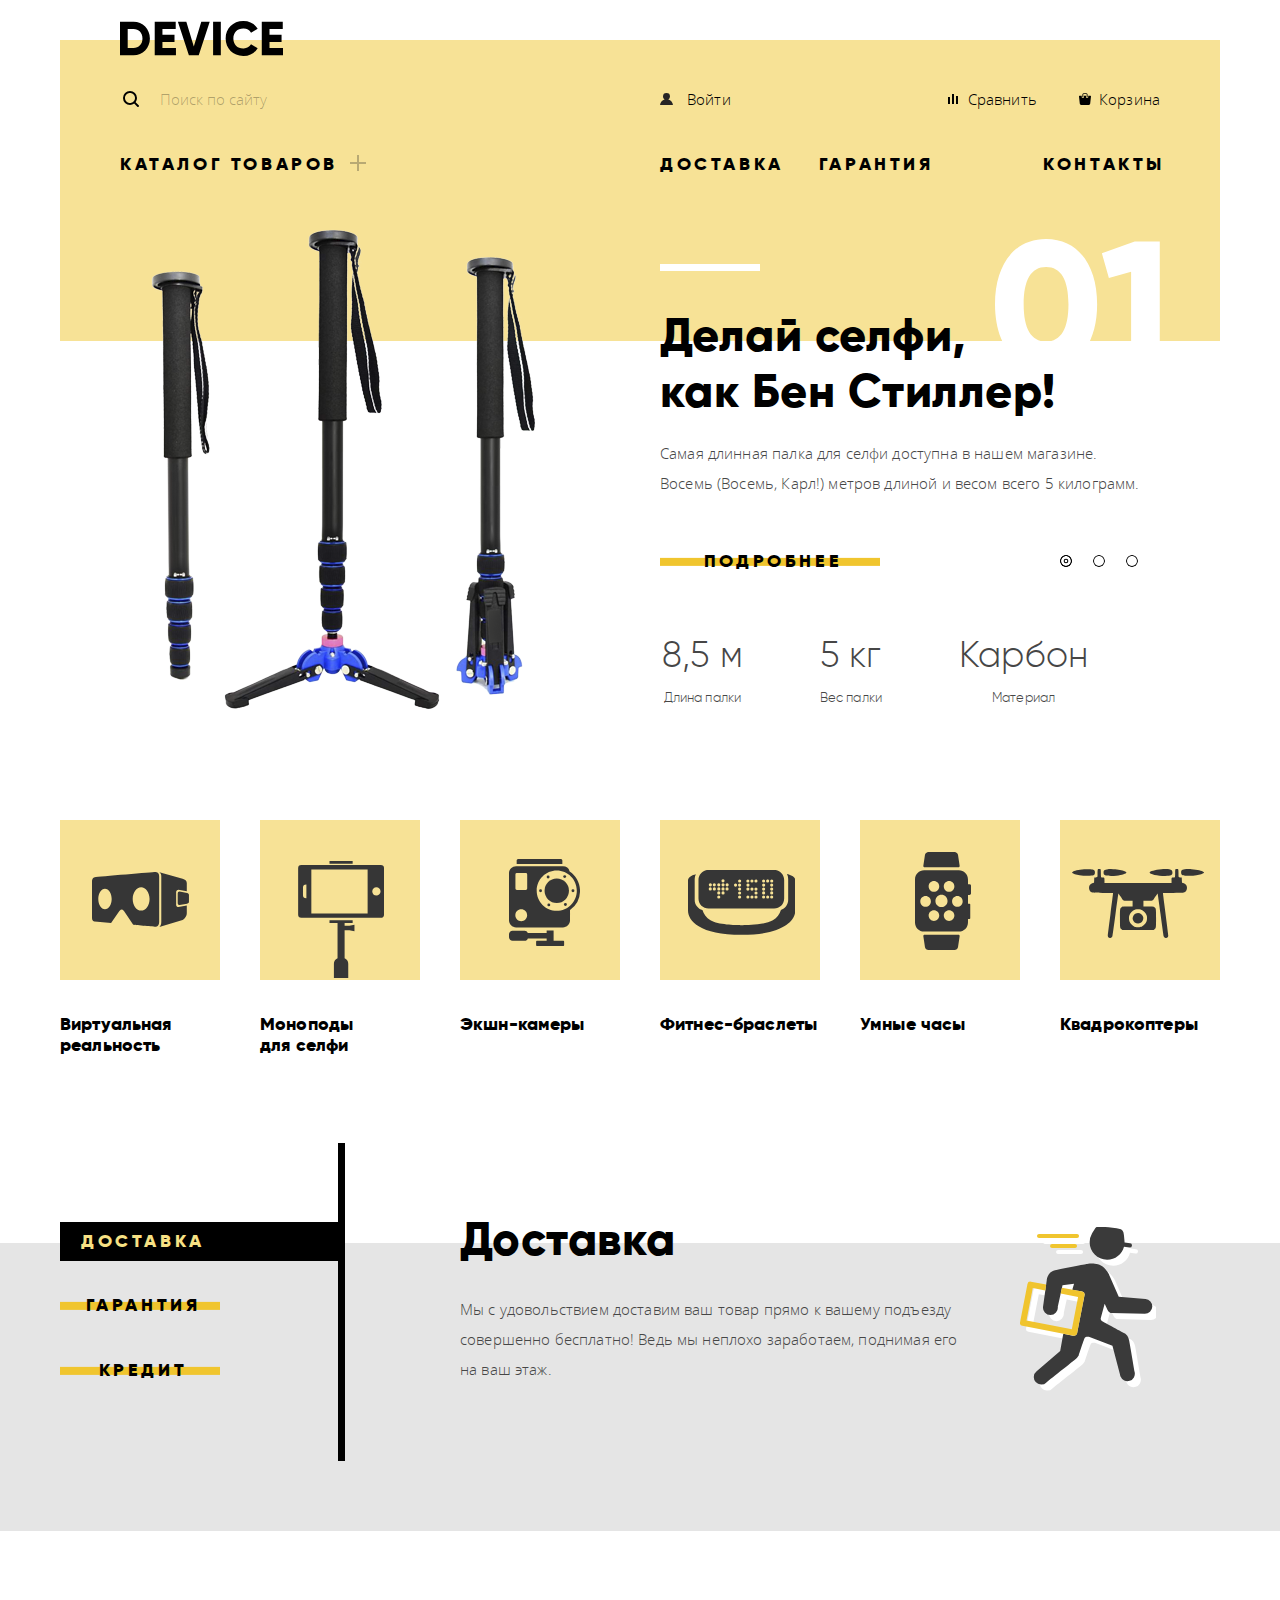
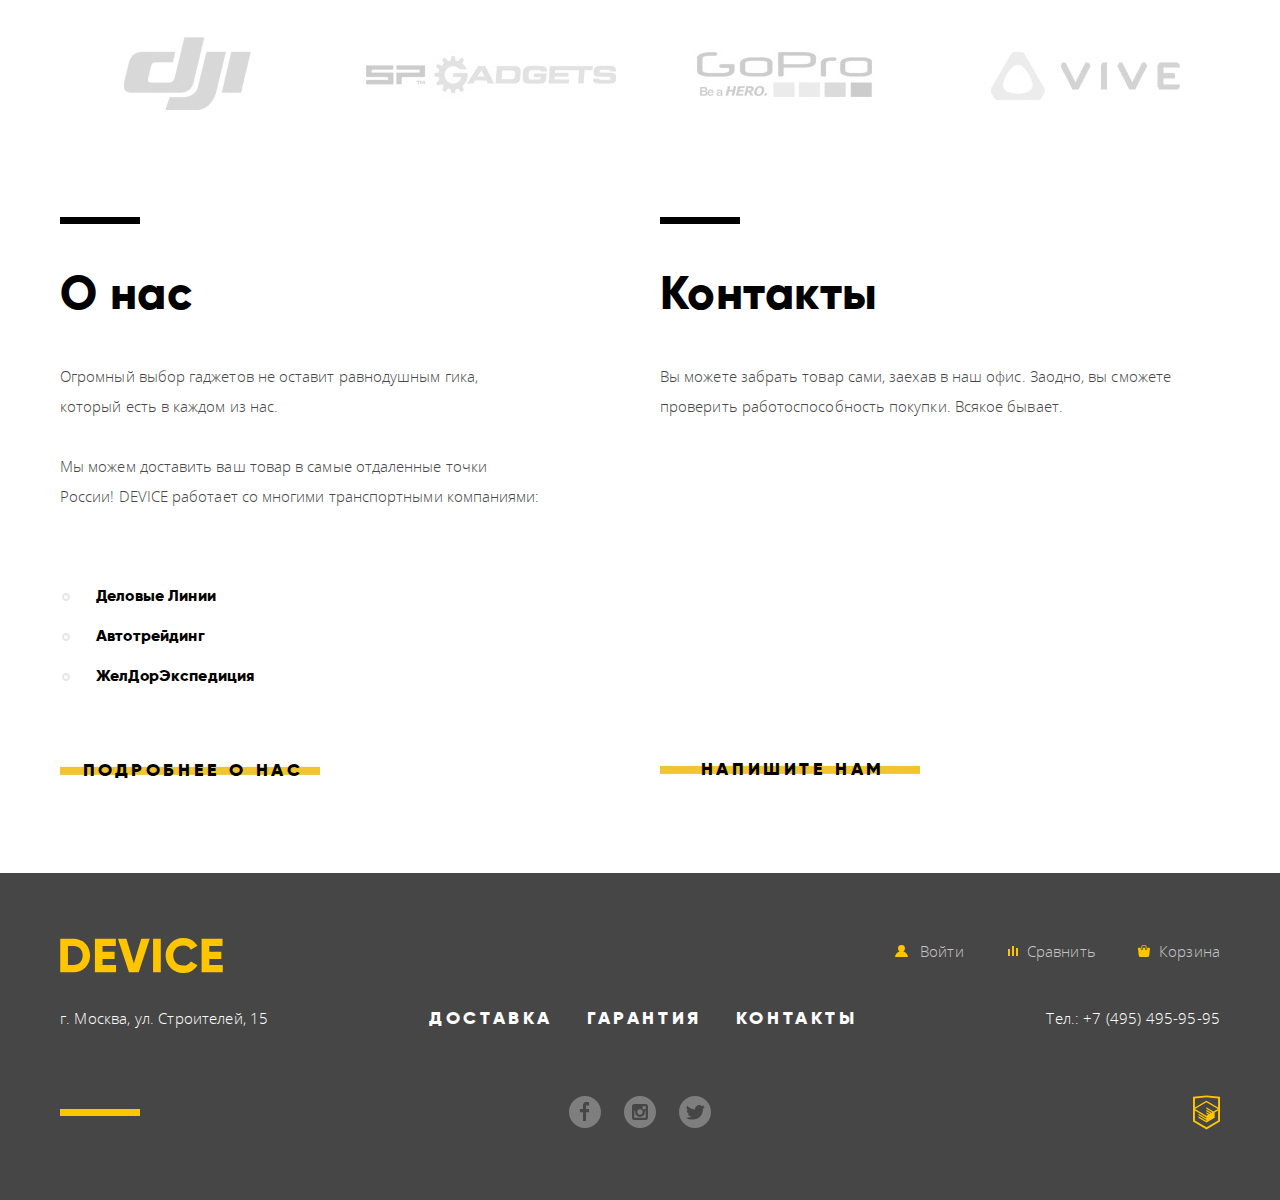
==== commit 3efcc824: "Шестая финальная итерация" ====
--- a/index.html
+++ b/index.html
@@ -53,16 +53,17 @@
     </div>
   </header>
   <section class="product-slider container">
-    <input class="visually-hidden" type="radio" name="slider-switch" id="product-1" checked>
-    <input class="visually-hidden" type="radio" name="slider-switch" id="product-2">
-    <input class="visually-hidden" type="radio" name="slider-switch" id="product-3">
+    <input class="product-1 visually-hidden" type="radio" name="slider-switch" id="product-1" checked>
+    <input class="product-2 visually-hidden" type="radio" name="slider-switch" id="product-2">
+    <input class="product-3 visually-hidden" type="radio" name="slider-switch" id="product-3">
     <ol>
       <li class="product-slide slide-1">
+        <svg class="o1" xmlns="http://www.w3.org/2000/svg" width="164.78" height="130.469" viewBox="0 0 164.78 130.469"><defs><style>.cls-1 { fill: #fff; fill-rule: evenodd; }</style></defs><path id="_01" data-name="1" class="cls-1" d="M51.07 130.47c32.44 0 51.07-26.522 51.07-65.23S83.51.015 51.07.015 0 26.534 0 65.24s18.64 65.23 51.07 65.23zm0-27.956c-15.05 0-22.4-13.08-22.4-37.273s7.35-37.27 22.4-37.27 22.4 13.08 22.4 37.27-7.35 37.27-22.4 37.27zm88.63-99.99L106.91 14.35l6.99 24.55 22.22-6.093v95.153h28.67V2.518H139.7z"/></svg>
         <div class="image-wrapper">
           <img src="img/slider-1.png" width="384" height="486" alt="Селфи-палка 8 м">
         </div>
         <div class="text-wrapper">
-          <svg xmlns="http://www.w3.org/2000/svg" width="100" height="7" viewBox="0 0 100 7">
+          <svg class="rect" xmlns="http://www.w3.org/2000/svg" width="100" height="7" viewBox="0 0 100 7">
             <rect fill="#ffffff" x="0" y="0" width="100" height="7"/>
           </svg>
           <h2 class="heading">Делай селфи, <br>как Бен Стиллер!</h2>
@@ -83,11 +84,12 @@
         </div>
       </li>
       <li class="product-slide slide-2">
+        <svg class="o2" xmlns="http://www.w3.org/2000/svg" width="196.4" height="130.469" viewBox="0 0 196.4 130.469"><defs><style>.cls-1 { fill: #fff; fill-rule: evenodd; }</style></defs><path id="_02" data-name="2" class="cls-1" d="M51.06 130.47c32.43 0 51.07-26.522 51.07-65.23S83.49.015 51.06.015-.02 26.534-.02 65.24s18.64 65.23 51.08 65.23zm0-27.956c-15.06 0-22.4-13.08-22.4-37.273S36 27.97 51.06 27.97s22.4 13.08 22.4 37.27-7.35 37.27-22.4 37.27zm60.04 25.446h85.3v-27.6h-42.11l20.79-20.966c11.47-11.47 19.53-24.37 19.53-39.423 0-25.266-20.07-39.96-42.47-39.96-17.38 0-34.23 8.78-42.29 27.417l24.19 14.157c3.41-7.885 9.68-13.62 18.46-13.62 8.42 0 13.44 5.377 13.44 13.26 0 7.348-5.38 14.695-12.73 22.22L111.1 107.17v20.786z"/></svg>
         <div class="image-wrapper">
           <img src="img/slider-2.png" width="345" height="485" alt="Фитнес-браслет">
         </div>
         <div class="text-wrapper">
-          <svg xmlns="http://www.w3.org/2000/svg" width="100" height="7" viewBox="0 0 100 7">
+          <svg class="rect" xmlns="http://www.w3.org/2000/svg" width="100" height="7" viewBox="0 0 100 7">
             <rect fill="#ffffff" x="0" y="0" width="100" height="7"/>
           </svg>
           <h2 class="heading">Худеем <br>правильно!</h2>
@@ -104,11 +106,12 @@
         </div>
       </li>
       <li class="product-slide slide-3">
+        <svg class="o3" xmlns="http://www.w3.org/2000/svg" width="199.91" height="130.469" viewBox="0 0 199.91 130.469"><defs><style>.cls-1 { fill: #fff; fill-rule: evenodd; }</style></defs><path id="_03" data-name="3" class="cls-1" d="M51.08 130.47c32.43 0 51.07-26.522 51.07-65.23S83.51.015 51.08.015.01 26.534.01 65.24s18.63 65.23 51.07 65.23zm0-27.956c-15.06 0-22.4-13.08-22.4-37.273s7.34-37.27 22.4-37.27 22.4 13.08 22.4 37.27-7.35 37.27-22.4 37.27zm122.12-49.1l21.68-27.6V2.518h-80.64v26.88h45.88l-22.76 28.85 10.93 16.307h5.91c11.83 0 17.03 6.272 17.03 13.977s-5.2 13.977-17.03 13.977c-10.93 0-16.3-5.018-19.17-13.26l-24.73 14.334c7.71 18.458 24.91 26.88 43.9 26.88 24.19 0 45.7-14.336 45.7-41.932 0-17.382-11.29-29.747-26.7-35.122z"/></svg>
         <div class="image-wrapper">
           <img src="img/slider-3.png" width="526" height="334" alt="Селфи-палка 8 м">
         </div>
         <div class="text-wrapper">
-          <svg xmlns="http://www.w3.org/2000/svg" width="100" height="7" viewBox="0 0 100 7">
+          <svg class="rect" xmlns="http://www.w3.org/2000/svg" width="100" height="7" viewBox="0 0 100 7">
             <rect fill="#ffffff" x="0" y="0" width="100" height="7"/>
           </svg>
           <h2 class="heading">Порхает как бабочка, жалит как пчела!</h2>
@@ -136,7 +139,7 @@
   <section class="container">
     <h2 class="visually-hidden">Популярные товары</h2>
     <ul class="popular-list">
-      <li><a  class="popular-vr" href="catalog.html">Виртуальная реальность</a></li>
+      <li><a class="popular-vr" href="catalog.html">Виртуальная реальность</a></li>
       <li><a class="popular-monopod" href="catalog.html">Моноподы для&#160;селфи</a></li>
       <li><a class="popular-camera" href="catalog.html">Экшн-камеры</a></li>
       <li><a class="popular-fitness" href="catalog.html">Фитнес-браслеты</a></li>
@@ -147,9 +150,9 @@
   <section class="services-slider">
     <div class="container">
       <h2 class="visually-hidden">Сервисы</h2>
-      <input class="visually-hidden" type="radio" name="services-slider-radio" id="service-1" checked>
-      <input class="visually-hidden" type="radio" name="services-slider-radio" id="service-2">
-      <input class="visually-hidden" type="radio" name="services-slider-radio" id="service-3">
+      <input class="service-1 visually-hidden" type="radio" name="services-slider-radio" id="service-1" checked>
+      <input class="service-2 visually-hidden" type="radio" name="services-slider-radio" id="service-2">
+      <input class="service-3 visually-hidden" type="radio" name="services-slider-radio" id="service-3">
       <div class="flex-wrapper">
         <div class="services-slider-switch">
           <label class="btn" for="service-1">Доставка</label>
@@ -201,7 +204,9 @@
       </svg>
       <h2 class="heading">Контакты</h2>
       <p>Вы можете забрать товар сами, заехав в наш офис. Заодно, вы сможете проверить работоспособность покупки. Всякое бывает.</p>
-      <a class="map-open" href="https://www.google.ru/maps/place/%D1%83%D0%BB.+%D0%A1%D1%82%D1%80%D0%BE%D0%B8%D1%82%D0%B5%D0%BB%D0%B5%D0%B9,+15,+%D0%9C%D0%BE%D1%81%D0%BA%D0%B2%D0%B0,+119311/@55.687031,37.5274293,17z/data=!3m1!4b1!4m5!3m4!1s0x46b54cf65f5c8955:0x694710ccd55501e!8m2!3d55.687031!4d37.529618"><img src="img/map.jpg" width="560" height="222" alt="Карта проезда"></a>
+      <div class="small-map">
+        <iframe src="https://www.google.com/maps/embed?pb=!1m18!1m12!1m3!1d2249.1125488779976!2d37.52742931592807!3d55.687030980535816!2m3!1f0!2f0!3f0!3m2!1i1024!2i768!4f13.1!3m3!1m2!1s0x46b54cf65f5c8955%3A0x694710ccd55501e!2z0YPQuy4g0KHRgtGA0L7QuNGC0LXQu9C10LksIDE1LCDQnNC-0YHQutCy0LAsIDExOTMxMQ!5e0!3m2!1sru!2sru!4v1504641846105" width="560" height="222" style="border:0" allowfullscreen></iframe><a class="map-open" href="https://www.google.ru/maps/place/%D1%83%D0%BB.+%D0%A1%D1%82%D1%80%D0%BE%D0%B8%D1%82%D0%B5%D0%BB%D0%B5%D0%B9,+15,+%D0%9C%D0%BE%D1%81%D0%BA%D0%B2%D0%B0,+119311/@55.687031,37.5274293,17z/data=!3m1!4b1!4m5!3m4!1s0x46b54cf65f5c8955:0x694710ccd55501e!8m2!3d55.687031!4d37.529618"></a>
+      </div>
       <section class="modal modal-map">
         <iframe src="https://www.google.com/maps/embed?pb=!1m18!1m12!1m3!1d2249.1125488779976!2d37.52742931592807!3d55.687030980535816!2m3!1f0!2f0!3f0!3m2!1i1024!2i768!4f13.1!3m3!1m2!1s0x46b54cf65f5c8955%3A0x694710ccd55501e!2z0YPQuy4g0KHRgtGA0L7QuNGC0LXQu9C10LksIDE1LCDQnNC-0YHQutCy0LAsIDExOTMxMQ!5e0!3m2!1sru!2sru!4v1504641846105" width="960" height="559" style="border:0" allowfullscreen></iframe>
         <button class="modal-close" type="button"><span class="visually-hidden">Закрыть карту</span></button>
--- a/css/style.min.css
+++ b/css/style.min.css
@@ -1 +1 @@
-@font-face{font-family:'Gilroy';src:url('../fonts/gilroylight.woff2') format('woff2'),url('../fonts/gilroylight.woff') format('woff'),url('../fonts/gilroylight.ttf') format('truetype');font-weight:normal;font-style:normal}@font-face{font-family:'Gilroy';src:url('../fonts/gilroyextrabold.woff2') format('woff2'),url('../fonts/gilroyextrabold.woff') format('woff'),url('../fonts/gilroyextrabold.ttf') format('truetype');font-weight:bold;font-style:normal}@font-face{font-family:'Open Sans';src:url('../fonts/opensans.woff2') format('woff2'),url('../fonts/opensans.woff') format('woff'),url('../fonts/opensans-regular.ttf') format('truetype');font-weight:normal;font-style:normal}@font-face{font-family:'Open Sans';src:url('../fonts/opensanslight.woff2') format('woff2'),url('../fonts/opensanslight.woff') format('woff'),url('../fonts/opensans-light.ttf') format('truetype');font-weight:lighter;font-style:normal}body{font-family:'Open Sans',Arial,sans-serif;font-size:15px;font-weight:lighter;color:#464646;letter-spacing:.01em;line-height:2em}a{color:#000;text-decoration:none}.container{width:1160px;margin:0 auto;padding:0 20px}.flex-wrapper{display:-webkit-box;display:-ms-flexbox;display:flex}.visually-hidden{position:absolute;overflow:hidden;clip:rect(0 0 0 0);height:1px;width:1px;margin:-1px;padding:0;border:0}.heading{margin:0;font-family:'Gilroy',Arial,sans-serif;font-weight:bold;letter-spacing:.01em;font-size:47px;color:#000;line-height:1.2em}.heading-small{font-size:18px}.label{font-family:'Gilroy',Arial,sans-serif;font-weight:bold;font-size:16px;letter-spacing:.2em;text-transform:uppercase;color:#000}.logo a:hover,.logo a:focus{opacity:.6}.logo a:active{opacity:.3}.btn{display:block;position:relative;border:0;background:0;margin:0;padding:0;margin-left:3px;padding-bottom:1px;text-align:center;font-family:'Gilroy',Arial,sans-serif;font-weight:bold;font-size:18px;letter-spacing:3.6px;text-transform:uppercase;line-height:2.15em;color:#000;z-index:1;cursor:pointer}.btn::after{position:absolute;content:"";width:100%;height:100%;background-color:#f0c52e;top:0;right:3px;z-index:-2;-webkit-transform:scaleY(0.2);transform:scaleY(0.2);-webkit-transition:-webkit-transform .3s ease-out;transition:-webkit-transform .3s ease-out;transition:transform .3s ease-out;transition:transform .3s ease-out,-webkit-transform .3s ease-out}.btn:hover::after,.btn:active::after{-webkit-transform:scaleY(1);transform:scaleY(1)}.btn:active{color:rgba(190,156,34,0.3)}.product-slide .btn{width:220px}.services-slider-switch .btn{width:160px}.about-us .btn,.contacts .btn{width:260px}.catalog-filter .btn,.catalog-item .btn{width:200px}.main-header .container{margin-top:40px;background-color:#f7e296;background-clip:border-box;padding:0;border-left:20px solid #fff;border-right:20px solid #fff}.main-header a:hover,.main-header a:focus{opacity:.6}.main-header a:active{opacity:.3}.search-form{display:-webkit-box;display:-ms-flexbox;display:flex;font-family:'Open Sans',Arial,sans-serif;font-size:15px}.search-form button,.main-nav-submenu-open{border:0;padding:0;background:0;cursor:pointer}.search-form input[type="search"]{background:url(../img/search.svg) 3px center no-repeat;font:inherit;-webkit-box-sizing:border-box;box-sizing:border-box;width:355px;padding:15px 10px 15px 40px;border:0}.search-form input[type="search"]::-webkit-input-placeholder{color:rgba(0,0,0,0.3)}.search-form input[type="search"]:-ms-input-placeholder{color:rgba(0,0,0,0.3)}.search-form input[type="search"]::placeholder{color:rgba(0,0,0,0.3)}.search-form input[type="search"]:-ms-input-placeholder{color:rgba(0,0,0,0.3)}.search-form input[type="search"]:hover::-webkit-input-placeholder{color:rgba(0,0,0,0.6)}.search-form input[type="search"]:hover:-ms-input-placeholder{color:rgba(0,0,0,0.6)}.search-form input[type="search"]:hover::placeholder{color:rgba(0,0,0,0.6)}.search-form input[type="search"]:hover:-ms-input-placeholder{color:rgba(0,0,0,0.6)}.search-form input[type="search"]:focus{background-image:url(../img/search.svg),linear-gradient(to top,#000 2px,transparent 2px);background-position:3px center,center center;background-repeat:no-repeat;outline:0}.search-form button{display:none;font:inherit;-webkit-box-sizing:border-box;box-sizing:border-box;padding:5px 20px;border:2px solid #000}.search-form button:hover,.search-form button:focus{display:inline;background-color:#000;color:#fff}.search-form button:active{background-color:#000;color:rgba(255,255,255,0.3)}.search-form input:focus ~ button{display:inline}.main-header .user-block{display:-webkit-box;display:-ms-flexbox;display:flex;-webkit-box-align:center;-ms-flex-align:center;align-items:center;-webkit-box-pack:justify;-ms-flex-pack:justify;justify-content:space-between;padding:29px 60px 20px}.main-header .user-section{display:-webkit-box;display:-ms-flexbox;display:flex;width:500px;-webkit-box-align:center;-ms-flex-align:center;align-items:center}.user-section .user{padding-left:27px;background:url(../img/user.svg) left center no-repeat}.user-section .compare{margin-left:auto;padding-left:20px;background:url(../img/compare.svg) left center no-repeat}.user-section .cart{margin-left:42px;padding-left:20px;background:url(../img/cart.svg) left center no-repeat}.user-section .logout{opacity:.3;margin-left:19px}.main-nav{display:-webkit-box;display:-ms-flexbox;display:flex;-webkit-box-align:start;-ms-flex-align:start;align-items:flex-start;position:relative;padding-top:0;padding-left:60px;padding-right:60px;padding-bottom:39px}.main-nav .logo{position:absolute;top:-128px;left:60px}.main-nav-submenu{display:none;position:relative;z-index:10}.main-nav-submenu-open{padding-bottom:12px}.main-nav-submenu:hover,.main-nav-submenu:focus,.main-nav-submenu:active{display:block}.main-nav-submenu ul{position:absolute;display:-webkit-box;display:-ms-flexbox;display:flex;-ms-flex-wrap:wrap;flex-wrap:wrap;width:1160px;min-height:140px;margin:0;padding:0;padding-top:20px;left:-60px;-ms-flex-line-pack:start;align-content:flex-start;background-color:#f7e296}.main-nav-submenu-open:hover,.main-nav-submenu-open:focus{color:rgba(0,0,0,0.6)}.main-nav-submenu-open:active{color:rgba(0,0,0,0.3)}.main-nav-submenu-open:hover ~ .main-nav-submenu,.main-nav-submenu-open:focus ~ .main-nav-submenu,.main-nav-submenu-open:active ~ .main-nav-submenu{display:block}.main-nav-submenu-open+svg{position:relative;top:1px;left:8px}.main-nav-submenu-column{display:-webkit-box;display:-ms-flexbox;display:flex;-webkit-box-orient:vertical;-webkit-box-direction:normal;-ms-flex-direction:column;flex-direction:column;-ms-flex-item-align:start;align-self:flex-start;width:160px;margin-left:40px;color:#000;line-height:36px}.main-nav-submenu-column:first-of-type{width:200px;margin-left:60px}.main-nav .label{font-size:18px}.main-nav-menu{display:-webkit-box;display:-ms-flexbox;display:flex;-ms-flex-wrap:wrap;flex-wrap:wrap;width:500px;padding:0;margin:0;margin-left:auto;list-style:none}.main-nav-menu li:first-child{margin-right:35px}.main-nav-menu li:last-child{margin-left:auto;margin-right:-5px}.product-slider.container{position:relative;width:1160px;margin-bottom:108px}.product-slider ol{display:-webkit-box;display:-ms-flexbox;display:flex;overflow:hidden;margin:0;padding:0;list-style:none;background-image:linear-gradient(to bottom,#f7e296 0,#f7e296 115px,#fff 115px)}.product-slide{-ms-flex-negative:0;flex-shrink:0;-ms-flex-preferred-size:1160px;flex-basis:1160px;display:-webkit-box;display:-ms-flexbox;display:flex}.product-slide .image-wrapper{-ms-flex-preferred-size:565px;flex-basis:565px;-ms-flex-negative:0;flex-shrink:0;-ms-flex-item-align:center;align-self:center;margin-right:35px}.product-slide img{display:block;margin:auto}.product-slide .text-wrapper{-ms-flex-preferred-size:520px;flex-basis:520px;margin-right:auto}.product-slide svg{margin-top:38px;margin-bottom:27px}.product-slide p{width:500px;margin-top:18px;margin-bottom:44px}.product-slide.slide-1{background-image:url(../img/01.svg);background-position:934px 10px;background-repeat:no-repeat}.product-slide.slide-2{background-image:url(../img/02.svg);background-position:909px 10px;background-repeat:no-repeat}.product-slide.slide-3{background-image:url(../img/03.svg);background-position:908px 10px;background-repeat:no-repeat}.basic-features{margin-top:57px;font-family:'Gilroy',Arial,sans-serif}.basic-features .values{font-size:36px}.basic-features .features{font-size:13px;line-height:20px}.basic-features td,.basic-features th{padding:0;padding-right:75px;white-space:nowrap}.basic-features td{padding-bottom:16px}.basic-features th{font-weight:normal}.product-slider-switch{position:absolute;display:-webkit-box;display:-ms-flexbox;display:flex;right:90px;bottom:145px;z-index:10}.product-slider-switch label{position:relative;margin-right:21px;width:12px;height:12px;border-radius:50%;background:url(../img/slider-button-empty.svg) 50% 50% no-repeat;background-size:12px 12px;overflow:hidden;cursor:pointer}.product-slider-switch label:last-of-type{margin-right:12px}#product-2:checked ~ ol .product-slide{-webkit-transform:translateX(-1160px);transform:translateX(-1160px)}#product-3:checked ~ ol .product-slide{-webkit-transform:translateX(-2320px);transform:translateX(-2320px)}#product-1:checked ~ .product-slider-switch label[for="product-1"]::before,#product-2:checked ~ .product-slider-switch label[for="product-2"]::before,#product-3:checked ~ .product-slider-switch label[for="product-3"]::before{position:absolute;content:"";width:12px;height:12px;background:url(../img/slider-button.svg) 50% 50% no-repeat;background-size:12px 12px}#product-1:focus ~ .product-slider-switch label[for="product-1"],#product-2:focus ~ .product-slider-switch label[for="product-2"],#product-3:focus ~ .product-slider-switch label[for="product-3"]{outline:1px dotted #000}.popular-list{display:-webkit-box;display:-ms-flexbox;display:flex;-webkit-box-pack:justify;-ms-flex-pack:justify;justify-content:space-between;-ms-flex-wrap:wrap;flex-wrap:wrap;padding:0;margin:0;margin-bottom:83px;font-family:'Gilroy',Arial,sans-serif;font-size:18px;font-weight:bold;color:#000;line-height:1.2em;list-style:none}.popular-list li{position:relative;-webkit-box-sizing:border-box;box-sizing:border-box;width:160px;height:240px;padding-top:194px}.popular-list a::before,.popular-list a::after{position:absolute;content:"";width:160px;height:160px;top:0;left:0}.popular-list a::before{background-color:#f7e296;z-index:-2}.popular-vr::after{background:url("../img/popular-1.svg") 50% 50% no-repeat}.popular-monopod::after{background:url("../img/popular-2.svg") 38px 41px no-repeat}.popular-camera::after{background:url("../img/popular-3.svg") 49px 39px no-repeat}.popular-fitness::after{background:url("../img/popular-4.svg") 28px 50px no-repeat}.popular-smartwatch::after{background:url("../img/popular-5.svg") 55px 32px no-repeat}.popular-copter::after{background:url("../img/popular-6.svg") 12px 49px no-repeat}.popular-list a:hover::before{background-color:#f0c52e}.popular-list a:active::after{opacity:.3}.popular-list a:active{color:rgba(0,0,0,0.3)}.services-slider{margin-bottom:94px;padding-bottom:70px;background-image:linear-gradient(to bottom,transparent 100px,#e5e5e5 100px)}.services-slider-switch{-ms-flex-preferred-size:285px;flex-basis:285px;-ms-flex-negative:0;flex-shrink:0;margin-right:115px;padding-top:79px;padding-bottom:45px;background:linear-gradient(to left,#000 7px,transparent 7px)}.services-slider-switch label{position:relative}.services-slider-switch .btn{margin-bottom:25px}.services-slider-list{-ms-flex-preferred-size:760px;flex-basis:760px;display:-webkit-box;display:-ms-flexbox;display:flex;overflow:hidden;margin:0;padding:0;list-style:none}.services-slide{width:100%;-ms-flex-negative:0;flex-shrink:0}.services-slide .heading{margin-top:68px}.services-slide p{width:500px;margin-top:27px}.services-slide.delivery{background-image:url(../img/delivery.svg);background-position:560px 84px;background-size:136px 164px;background-repeat:no-repeat}.services-slide.warranty{background-image:url(../img/warranty.svg);background-position:545px 61px;background-size:171px 195px;background-repeat:no-repeat}.services-slide.credit{background-image:url(../img/credit.svg);background-position:534px 61px;background-size:156px 188px;background-repeat:no-repeat}#service-1:checked ~ .flex-wrapper label[for="service-1"],#service-2:checked ~ .flex-wrapper label[for="service-2"],#service-3:checked ~ .flex-wrapper label[for="service-3"]{color:#f7e184}#service-1:checked ~ .flex-wrapper label[for="service-1"]::before,#service-2:checked ~ .flex-wrapper label[for="service-2"]::before,#service-3:checked ~ .flex-wrapper label[for="service-3"]::before{content:"";position:absolute;width:278px;height:100%;top:0;left:-3px;-webkit-transform:none;transform:none;background-color:#000;z-index:-1}.services-slide{display:none}#service-1:checked ~ .flex-wrapper .delivery,#service-2:checked ~ .flex-wrapper .warranty,#service-3:checked ~ .flex-wrapper .credit{display:block}.vendors{display:-webkit-box;display:-ms-flexbox;display:flex;-webkit-box-pack:justify;-ms-flex-pack:justify;justify-content:space-between;margin-bottom:92px}.vendors a{display:block;width:260px;height:100px;background-size:cover}.vendors img{opacity:0}.vendors a:nth-of-type(1){background:url("../img/logo-1-bw.jpg") 50% 50% no-repeat}.vendors a:nth-of-type(2){background:url("../img/logo-2-bw.jpg") 50% 50% no-repeat}.vendors a:nth-of-type(3){background:url("../img/logo-3-bw.jpg") 50% 50% no-repeat}.vendors a:nth-of-type(4){background:url("../img/logo-4-bw.jpg") 50% 50% no-repeat}.vendors img:hover,.vendors img:focus,.vendors img:active{opacity:1}.about-us,.contacts{-ms-flex-preferred-size:560px;flex-basis:560px;margin-bottom:82px}.about-us .heading,.contacts .heading{margin-bottom:40px}.about-us svg,.contacts svg{margin-bottom:32px}.about-us{margin-right:auto}.about-us p{width:480px;margin:30px 0;letter-spacing:.005em}.about-us ul{margin-top:70px;margin-bottom:60px;padding:0;list-style:none;font-family:'Gilroy',Arial,sans-serif;font-size:16px;font-weight:bold;color:#000}.about-us li{padding-left:36px;background-image:url(../img/bullet.svg);background-size:8px 8px;background-position:2px 12px;background-repeat:no-repeat;margin-bottom:10px}.contacts>p{margin-bottom:40px;letter-spacing:.005em}.contacts .map-open{display:block;margin-bottom:67px;line-height:0}@-webkit-keyframes appear{0%{-webkit-transform:translateX(200%) scale(0.001);transform:translateX(200%) scale(0.001);opacity:0}65%{-webkit-transform:translateX(-60%) translateY(-50%) scale(1.05);transform:translateX(-60%) translateY(-50%) scale(1.05);opacity:1}100%{-webkit-transform:translateX(-50%) translateY(-50%) scale(1);transform:translateX(-50%) translateY(-50%) scale(1);opacity:1}}@keyframes appear{0%{-webkit-transform:translateX(200%) scale(0.001);transform:translateX(200%) scale(0.001);opacity:0}65%{-webkit-transform:translateX(-60%) translateY(-50%) scale(1.05);transform:translateX(-60%) translateY(-50%) scale(1.05);opacity:1}100%{-webkit-transform:translateX(-50%) translateY(-50%) scale(1);transform:translateX(-50%) translateY(-50%) scale(1);opacity:1}}@-webkit-keyframes error{0%{background-color:#ff3030}100%{background-color:#fff}}@keyframes error{0%{background-color:#ff3030}100%{background-color:#fff}}.modal{display:none;position:fixed;top:50%;left:50%;-webkit-transform:translate(-50%,-50%);transform:translate(-50%,-50%);background-color:#fff;z-index:1000}.modal-show{display:-webkit-box;display:-ms-flexbox;display:flex;-webkit-animation-name:appear;animation-name:appear;-webkit-animation-duration:.5s;animation-duration:.5s;-webkit-animation-timing-function:ease;animation-timing-function:ease}.modal-error{-webkit-animation-name:error;animation-name:error;-webkit-animation-duration:.7s;animation-duration:.7s;-webkit-animation-timing-function:linear;animation-timing-function:linear}.modal .modal-close{position:absolute;top:22px;right:22px;width:55px;height:55px;border:0;padding:0;background:0;background-image:url(../img/modal-close.svg);background-size:55px 55px;opacity:.5}.modal .modal-close:hover,.modal .modal-close:focus{opacity:1}.modal .modal-close:active{opacity:.3}.modal-write-us{width:760px;padding-left:100px;padding-right:100px;padding-top:95px;padding-bottom:80px;-webkit-box-shadow:-40px 0 40px -40px rgba(4,6,6,0.8),40px 0 40px -40px rgba(4,6,6,0.8),0 10px 20px 0 rgba(4,6,6,0.2);box-shadow:-40px 0 40px -40px rgba(4,6,6,0.8),40px 0 40px -40px rgba(4,6,6,0.8),0 10px 20px 0 rgba(4,6,6,0.2)}.modal-write-us p{margin:0}.modal-write-us .flex-wrapper{-webkit-box-pack:justify;-ms-flex-pack:justify;justify-content:space-between;margin-bottom:32px}.modal-write-us label{font-family:'Gilroy',Arial,sans-serif;font-size:18px;line-height:1.2em;font-weight:bold}.modal-write-us .write-us-name,.modal-write-us .write-us-email{width:320px;color:#000}.modal-write-us .write-us-message{width:720px;color:#000;margin-bottom:40px}.modal-write-us input,.modal-write-us textarea{width:100%;padding:15px 20px;font-family:'Open Sans',Arial,sans-serif;font-size:14px;line-height:18px;font-weight:normal;border:0;background-color:#f2f2f2;margin-top:10px}.modal-write-us input::-webkit-input-placeholder,.modal-write-us textarea::-webkit-input-placeholder{color:rgba(0,0,0,0.4)}.modal-write-us input:-ms-input-placeholder,.modal-write-us textarea:-ms-input-placeholder{color:rgba(0,0,0,0.4)}.modal-write-us input::placeholder,.modal-write-us textarea::placeholder{color:rgba(0,0,0,0.4)}.modal-write-us input:-ms-input-placeholder,.modal-write-us textarea:-ms-input-placeholder{color:rgba(0,0,0,0.4)}.modal-write-us input:hover,.modal-write-us textarea:hover{background-color:#ebebeb}.modal-write-us input:focus,.modal-write-us textarea:focus{background-color:#fff;outline:3px solid #f0c52e;outline-offset:-3px}.modal-write-us input:invalid,.modal-write-us textarea:invalid{background-color:#f6dada}.modal-map{width:960px;min-height:559px;line-height:0;background:url(../img/map-big.jpg) 50% 50% no-repeat;background-size:960px 559px}.catalog{margin-top:21px}.catalog h1{padding-left:60px;line-height:80px}.breadcrumbs{display:-webkit-box;display:-ms-flexbox;display:flex;-ms-flex-wrap:wrap;flex-wrap:wrap;margin:0;margin-top:6px;margin-bottom:43px;padding:0;padding-left:60px;list-style:none;font-size:14px}.breadcrumbs li:not(:first-child){padding-left:38px;background:url(../img/nav-arrow.svg) 17px 50% no-repeat}.breadcrumbs li,.breadcrumbs a{color:rgba(0,0,0,0.3)}.breadcrumbs a:hover,.breadcrumbs a:focus{color:rgba(0,0,0,0.6)}.breadcrumbs a:active{color:rgba(0,0,0,0.1)}.head-container-wide{min-width:1200px;background-image:-webkit-gradient(linear,left top,right top,color-stop(50%,#dedede),color-stop(50%,#eee));background-image:linear-gradient(to right,#dedede 50%,#eee 50%)}.body-container-wide{min-width:1200px;background-image:-webkit-gradient(linear,left top,right top,color-stop(50%,#eee),color-stop(50%,#fff));background-image:linear-gradient(to right,#eee 50%,#fff 50%)}.filter-heading{display:-webkit-box;display:-ms-flexbox;display:flex;-ms-flex-negative:0;flex-shrink:0;width:268px;padding-left:60px;background-color:#dedede}.filter-heading .label{margin:20px 0}.catalog-sort{display:-webkit-box;display:-ms-flexbox;display:flex;-webkit-box-flex:1;-ms-flex-positive:1;flex-grow:1;-webkit-box-align:center;-ms-flex-align:center;align-items:center;background-color:#eee}.catalog-sort a{color:rgba(0,0,0,0.3);font-size:14px;line-height:18px}.catalog-sort .sort-categories{display:-webkit-box;display:-ms-flexbox;display:flex;-ms-flex-wrap:wrap;flex-wrap:wrap;margin-left:55px}.sort-categories a:not(:last-child){margin-right:30px}.catalog-sort .ascending-descending{display:-webkit-box;display:-ms-flexbox;display:flex;-ms-flex-preferred-size:41px;flex-basis:41px;-webkit-box-align:center;-ms-flex-align:center;align-items:center;-webkit-box-pack:justify;-ms-flex-pack:justify;justify-content:space-between;-ms-flex-negative:0;flex-shrink:0;margin-left:auto}.ascending-descending a{display:block;width:11px;height:10px;opacity:.2}.ascending-descending a:hover,.ascending-descending a:focus{opacity:.4}.ascending-descending a:active{opacity:1}.ascending-descending .ascending{background:url(../img/icon-up-dir.svg) 50% 50% no-repeat}.ascending-descending .descending{background:url(../img/icon-down-dir.svg) 50% 50% no-repeat}.catalog-sort a.current-sort{color:#000;opacity:1}.catalog-sort .label{margin-left:72px}.catalog-sort a:hover,.catalog-sort a:focus{color:rgba(0,0,0,0.6)}.catalog-sort a:active{color:#000}.catalog-filter{-ms-flex-negative:0;flex-shrink:0;-ms-flex-preferred-size:268px;flex-basis:268px;margin-left:60px;background-color:#eee;color:#000;font-size:14px}.catalog-filter form{width:200px;margin-top:69px}.catalog-filter fieldset{border:0;margin:0;padding:0;margin-bottom:26px}.catalog-filter legend{display:block;padding:8px 0 20px;width:100%;font-family:'Gilroy',Arial,sans-serif;font-size:18px;font-weight:bold;background-image:linear-gradient(to bottom,#000 2px,transparent 2px)}.catalog-filter fieldset.price{margin-bottom:40px}.catalog-filter fieldset.price legend{padding-bottom:34px}.catalog-filter .price-range-slider{width:100%;height:2px;background-color:#dbdbdb;margin-bottom:27px}.price-range-slider .price-current-range{position:relative;width:60%;height:100%;background-color:#91c92f}.price-current-range button{position:absolute;border:0;padding-top:23px;top:-10px;background:0;background-image:url(../img/filter-button.svg);background-size:20px 22px;background-position:top center;background-repeat:no-repeat;color:rgba(0,0,0,0.2);font-family:"Gilroy",Arial,sans-serif;font-size:14px;font-weight:lighter;cursor:pointer}.price-current-range button:focus,.price-current-range button:active{background-size:22px 24px;top:-11px;padding-top:24px}.price-current-range .min-price{left:-10%}.price-current-range .max-price{right:-25%}.catalog-filter ul{margin:0;padding:0;list-style:none}.catalog-filter li{position:relative;padding-left:40px;margin-bottom:10px}.catalog-filter input[type="checkbox"]+label::before{position:absolute;content:"";width:23px;height:23px;left:0;bottom:5px;background:url(../img/checkbox-off.svg) 50% 50% no-repeat;cursor:pointer}.catalog-filter input[type="checkbox"]:checked+label::before{width:27px;background:url(../img/checkbox-on.svg) 50% 50% no-repeat}.catalog-filter input[type="checkbox"]+label:hover::before,.catalog-filter input[type="checkbox"]:focus+label::before{opacity:.6}.catalog-filter input[type="radio"]+label::before{position:absolute;content:"";width:25px;height:25px;left:-2px;bottom:3px;background:url(../img/radio-off.svg) 50% 50% no-repeat;cursor:pointer}.catalog-filter input[type="radio"]:checked+label::before{background:url(../img/radio-on.svg) 50% 50% no-repeat}.catalog-filter input[type="radio"]+label:hover::before,.catalog-filter input[type="radio"]:focus+label::before{opacity:.6}.catalog-filter input[type="checkbox"]:focus+label,.catalog-filter input[type="radio"]:focus+label{outline:1px dotted #000}.catalog-filter input[type="checkbox"]:disabled+label,.catalog-filter input[type="checkbox"]:disabled+label::before,.catalog-filter input[type="radio"]:disabled+label,.catalog-filter input[type="radio"]:disabled+label::before{opacity:.3}.catalog-page{display:-webkit-box;display:-ms-flexbox;display:flex;-webkit-box-orient:vertical;-webkit-box-direction:normal;-ms-flex-direction:column;flex-direction:column;padding-left:72px;background-color:#fff}.catalog-items{display:-webkit-box;display:-ms-flexbox;display:flex;-ms-flex-wrap:wrap;flex-wrap:wrap;-webkit-box-flex:0;-ms-flex-positive:0;flex-grow:0;width:760px;-webkit-box-pack:justify;-ms-flex-pack:justify;justify-content:space-between;-ms-flex-line-pack:start;align-content:flex-start;padding-top:70px}.catalog-item{position:relative;width:360px;display:-webkit-box;display:-ms-flexbox;display:flex;-webkit-box-orient:vertical;-webkit-box-direction:reverse;-ms-flex-direction:column-reverse;flex-direction:column-reverse}.catalog-item .flex-wrapper{-webkit-box-pack:justify;-ms-flex-pack:justify;justify-content:space-between;-webkit-box-align:baseline;-ms-flex-align:baseline;align-items:baseline;padding-bottom:52px}.catalog-item .heading-small{width:260px}.catalog-item img{-webkit-box-ordinal-group:2;-ms-flex-order:1;order:1;margin-bottom:12px}.catalog-item-hover{position:absolute;display:-webkit-box;display:-ms-flexbox;display:flex;-webkit-box-orient:vertical;-webkit-box-direction:normal;-ms-flex-direction:column;flex-direction:column;-ms-flex-negative:0;flex-shrink:0;-webkit-box-align:center;-ms-flex-align:center;align-items:center;width:360px;height:380px;top:0;background-color:rgba(238,238,238,0.7);opacity:0}.catalog-item-hover:hover{opacity:1}.catalog-item-hover .btn{margin-top:170px}.catalog-item.new-item::before{position:absolute;content:"";width:60px;height:60px;top:29px;right:26px;background:url(../img/new.svg) 50% 50% no-repeat;opacity:.2}.catalog-item-price{font-family:'Gilroy',Arial,sans-serif;font-size:16px;font-weight:lighter}.add-to-comparison{font-family:'Open Sans',Tahoma,sans-serif;color:rgba(0,0,0,0.5);border:0;background:0;cursor:pointer;margin-top:15px}.add-to-comparison:hover,.add-to-comparison:focus{color:#000}.add-to-comparison:active{color:rgba(0,0,0,0.2)}.catalog-paginator{display:-webkit-box;display:-ms-flexbox;display:flex;-webkit-box-pack:justify;-ms-flex-pack:justify;justify-content:space-between;-webkit-box-align:baseline;-ms-flex-align:baseline;align-items:baseline;margin:0;padding:0;margin-top:-15px;margin-bottom:74px;background-color:#eee;list-style:none}.catalog-paginator ul{display:-webkit-box;display:-ms-flexbox;display:flex;margin:0;padding:0;padding-left:15px;list-style:none;letter-spacing:normal}.catalog-paginator li:not(:last-child){margin-right:20px}.catalog-paginator a{padding:0 5px;color:rgba(0,0,0,0.3)}.catalog-paginator .paginator-current-page{padding:0 5px}.catalog-paginator a:hover,.catalog-paginator a:focus{color:rgba(0,0,0,0.6)}.catalog-paginator a.previous,.catalog-paginator a.next{display:block;padding:23px 30px 18px}.catalog-paginator a.previous,.catalog-paginator a.next,.catalog-paginator a:active,.catalog-paginator .paginator-current-page{color:#000}.catalog-paginator a.previous:hover,.catalog-paginator a.previous:focus,.catalog-paginator a.previous:active,.catalog-paginator a.next:hover,.catalog-paginator a.next:focus,.catalog-paginator a.next:active{background-color:rgba(0,0,0,0.08)}.catalog-paginator a.previous:active,.catalog-paginator a.next:active{color:rgba(0,0,0,0.3)}.main-footer{min-width:1200px;padding-top:65px;background-color:#464646;color:#fff}.main-footer .container{display:-webkit-box;display:-ms-flexbox;display:flex;-webkit-box-orient:vertical;-webkit-box-direction:normal;-ms-flex-direction:column;flex-direction:column}.main-footer .flex-wrapper{-webkit-box-pack:justify;-ms-flex-pack:justify;justify-content:space-between;-webkit-box-align:start;-ms-flex-align:start;align-items:flex-start;margin-bottom:30px}.main-footer a{color:#fff}.main-footer p{margin:0}.main-footer .logo{line-height:0}.footer-user-section,.footer-menu-section{display:-webkit-box;display:-ms-flexbox;display:flex;-webkit-box-align:start;-ms-flex-align:start;align-items:flex-start}.footer-user-section a{position:relative;padding-left:25px;margin-right:38px;color:rgba(255,255,255,0.7);line-height:27px}.footer-user-section a:last-of-type{margin-right:0}.footer-user-section .user::before,.footer-user-section .compare::before,.footer-user-section .cart::before{position:absolute;content:"";bottom:7px;left:0;width:13px;height:13px}.footer-user-section .user::before{background:url(../img/user-footer.svg) 50% 50% no-repeat}.footer-user-section .compare::before{background:url(../img/compare-footer.svg) 50% 50% no-repeat;left:5px}.footer-user-section .cart::before{background:url(../img/cart-footer.svg) 50% 50% no-repeat;left:4px}.footer-user-section a:hover::before,.footer-user-section a:focus::before{opacity:.6}.footer-user-section a:active::before{opacity:.3}.footer-menu-section{margin-bottom:62px}.footer-menu-section a:not(:nth-child(3n)){margin-right:34px}.footer-menu-section .footer-menu{display:-webkit-box;display:-ms-flexbox;display:flex;-webkit-box-pack:center;-ms-flex-pack:center;justify-content:center;-ms-flex-wrap:wrap;flex-wrap:wrap;width:450px;margin-left:150px;margin-right:auto}.footer-menu .label{font-size:18px}.footer-user-section a:hover,.footer-user-section a:focus,.footer-menu-section a{color:#fff}.footer-menu-section a:hover,.footer-menu-section a:focus{color:rgba(255,255,255,0.6)}.footer-user-section a:active,.footer-menu-section a:active{color:rgba(255,255,255,0.3)}.footer-social-section{display:-webkit-box;display:-ms-flexbox;display:flex;-webkit-box-align:center;-ms-flex-align:center;align-items:center;-webkit-box-pack:justify;-ms-flex-pack:justify;justify-content:space-between;margin-bottom:70px}.footer-social-section .social{display:-webkit-box;display:-ms-flexbox;display:flex;-webkit-box-pack:justify;-ms-flex-pack:justify;justify-content:space-between}.social a{display:block;width:32px;height:32px;background-size:32px 32px;background-repeat:no-repeat;opacity:.3}.social a:not(:last-of-type){margin-right:23px}.social a:hover,.social a:focus{opacity:.6}.social a:active{opacity:.1}.social-fb{background-image:url(../img/fb.svg)}.social-in{background-image:url(../img/instagram.svg)}.social-tw{background-image:url(../img/twitter.svg)}.html-academy{margin-left:53px}.html-link{display:block;width:27px;height:35px;margin-left:53px;background-image:url(../img/logo-html.svg);background-size:27px 35px;background-repeat:no-repeat;opacity:1}.html-link:hover,.html-link:focus{opacity:.6}.html-link:active{opacity:.3}+@font-face{font-family:'Gilroy';src:url('../fonts/gilroylight.woff2') format('woff2'),url('../fonts/gilroylight.woff') format('woff'),url('../fonts/gilroylight.ttf') format('truetype');font-weight:normal;font-style:normal}@font-face{font-family:'Gilroy';src:url('../fonts/gilroyextrabold.woff2') format('woff2'),url('../fonts/gilroyextrabold.woff') format('woff'),url('../fonts/gilroyextrabold.ttf') format('truetype');font-weight:bold;font-style:normal}@font-face{font-family:'Open Sans';src:url('../fonts/opensans.woff2') format('woff2'),url('../fonts/opensans.woff') format('woff'),url('../fonts/opensans-regular.ttf') format('truetype');font-weight:normal;font-style:normal}@font-face{font-family:'Open Sans';src:url('../fonts/opensanslight.woff2') format('woff2'),url('../fonts/opensanslight.woff') format('woff'),url('../fonts/opensans-light.ttf') format('truetype');font-weight:lighter;font-style:normal}body{font-family:'Open Sans',Arial,sans-serif;font-size:15px;font-weight:lighter;color:#464646;letter-spacing:.01em;line-height:2em}.main-header a,.popular-list a,.catalog a{color:#000;text-decoration:none}.container{width:1160px;margin:0 auto;padding:0 20px}.flex-wrapper{display:-webkit-box;display:-ms-flexbox;display:flex}.visually-hidden{position:absolute;overflow:hidden;clip:rect(0 0 0 0);height:1px;width:1px;margin:-1px;padding:0;border:0}.heading{margin:0;font-family:'Gilroy',Arial,sans-serif;font-weight:bold;letter-spacing:.01em;font-size:47px;color:#000;line-height:1.2em}.heading-small{font-size:18px}.label{font-family:'Gilroy',Arial,sans-serif;font-weight:bold;font-size:16px;letter-spacing:.2em;text-transform:uppercase;color:#000}.logo a:hover,.logo a:focus{opacity:.6}.logo a:active{opacity:.3}.btn{display:block;position:relative;border:0;background:0;margin:0;padding:0;margin-left:3px;padding-bottom:1px;text-align:center;font-family:'Gilroy',Arial,sans-serif;font-weight:bold;font-size:18px;letter-spacing:3.6px;text-transform:uppercase;line-height:2.15em;text-decoration:none;color:#000;z-index:1;cursor:pointer}.btn::after{position:absolute;content:"";width:100%;height:100%;background-color:#f0c52e;top:0;right:3px;z-index:-2;-webkit-transform:scaleY(0.2);transform:scaleY(0.2);-webkit-transition:-webkit-transform .3s ease-out;transition:-webkit-transform .3s ease-out;transition:transform .3s ease-out;transition:transform .3s ease-out,-webkit-transform .3s ease-out}.btn:hover::after,.btn:active::after{-webkit-transform:scaleY(1);transform:scaleY(1)}.btn:active{color:rgba(190,156,34,0.3)}.product-slide .btn{width:220px}.services-slider-switch .btn{width:160px}.about-us .btn,.contacts .btn{width:260px}.catalog-filter .btn,.catalog-item .btn{width:200px}.main-header .container{margin-top:40px;background-color:#f7e296;background-clip:border-box;padding:0;border-left:20px solid #fff;border-right:20px solid #fff}.main-header a:hover,.main-header a:focus{opacity:.6}.main-header a:active{opacity:.3}.search-form{display:-webkit-box;display:-ms-flexbox;display:flex;font-family:'Open Sans',Arial,sans-serif;font-size:15px}.search-form button,.main-nav-submenu-open{border:0;padding:0;background:0;cursor:pointer}.search-form input[type="search"]{background:url(../img/search.svg) 3px center no-repeat;font:inherit;-webkit-box-sizing:border-box;box-sizing:border-box;width:355px;padding:15px 10px 15px 40px;border:0}.search-form input[type="search"]::-webkit-input-placeholder{color:rgba(0,0,0,0.3)}.search-form input[type="search"]:-ms-input-placeholder{color:rgba(0,0,0,0.3)}.search-form input[type="search"]::placeholder{color:rgba(0,0,0,0.3)}.search-form input[type="search"]:-ms-input-placeholder{color:rgba(0,0,0,0.3)}.search-form input[type="search"]:hover::-webkit-input-placeholder{color:rgba(0,0,0,0.6)}.search-form input[type="search"]:hover:-ms-input-placeholder{color:rgba(0,0,0,0.6)}.search-form input[type="search"]:hover::placeholder{color:rgba(0,0,0,0.6)}.search-form input[type="search"]:hover:-ms-input-placeholder{color:rgba(0,0,0,0.6)}.search-form input[type="search"]:focus{background-image:url(../img/search.svg),linear-gradient(to top,#000 2px,transparent 2px);background-position:3px center,center center;background-repeat:no-repeat;outline:0}.search-form button{display:none;font:inherit;-webkit-box-sizing:border-box;box-sizing:border-box;padding:5px 20px;border:2px solid #000}.search-form button:hover,.search-form button:focus{display:inline;background-color:#000;color:#fff}.search-form button:active{background-color:#000;color:rgba(255,255,255,0.3)}.search-form input:focus ~ button{display:inline}.main-header .user-block{display:-webkit-box;display:-ms-flexbox;display:flex;-webkit-box-align:center;-ms-flex-align:center;align-items:center;-webkit-box-pack:justify;-ms-flex-pack:justify;justify-content:space-between;padding:29px 60px 20px}.main-header .user-section{display:-webkit-box;display:-ms-flexbox;display:flex;width:500px;-webkit-box-align:center;-ms-flex-align:center;align-items:center}.user-section .user{padding-left:27px;background:url(../img/user.svg) left center no-repeat}.user-section .compare{margin-left:auto;padding-left:20px;background:url(../img/compare.svg) left center no-repeat}.user-section .cart{margin-left:42px;padding-left:20px;background:url(../img/cart.svg) left center no-repeat}.user-section .logout{opacity:.3;margin-left:19px}.main-nav{display:-webkit-box;display:-ms-flexbox;display:flex;-webkit-box-align:start;-ms-flex-align:start;align-items:flex-start;position:relative;padding-top:0;padding-left:60px;padding-right:60px;padding-bottom:39px}.main-nav .logo{position:absolute;top:-128px;left:60px}.main-nav-submenu{display:none;position:relative;z-index:10}.main-nav-submenu-open{padding-bottom:12px}.main-nav-submenu:hover,.main-nav-submenu:focus,.main-nav-submenu:active{display:block}.main-nav-submenu ul{position:absolute;display:-webkit-box;display:-ms-flexbox;display:flex;-ms-flex-wrap:wrap;flex-wrap:wrap;width:1160px;min-height:135px;margin:0;padding:0;padding-top:20px;left:-60px;-ms-flex-line-pack:start;align-content:flex-start;background-color:#f7e296}.main-nav-submenu-open:hover,.main-nav-submenu-open:focus{color:rgba(0,0,0,0.6)}.main-nav-submenu-open:active{color:rgba(0,0,0,0.3)}.main-nav-submenu-open:hover ~ .main-nav-submenu,.main-nav-submenu-open:focus ~ .main-nav-submenu,.main-nav-submenu-open:active ~ .main-nav-submenu{display:block}.main-nav-submenu-open+svg{position:relative;top:1px;left:8px}.main-nav-submenu-column{display:-webkit-box;display:-ms-flexbox;display:flex;-webkit-box-orient:vertical;-webkit-box-direction:normal;-ms-flex-direction:column;flex-direction:column;-ms-flex-item-align:start;align-self:flex-start;width:160px;margin-left:40px;color:#000;line-height:36px}.main-nav-submenu-column:first-of-type{width:200px;margin-left:60px}.main-nav .label{font-size:18px}.main-nav-menu{display:-webkit-box;display:-ms-flexbox;display:flex;-ms-flex-wrap:wrap;flex-wrap:wrap;width:500px;padding:0;margin:0;margin-left:auto;list-style:none}.main-nav-menu li:first-child{margin-right:35px}.main-nav-menu li:last-child{margin-left:auto;margin-right:-5px}.product-slider.container{position:relative;width:1160px;margin-bottom:108px}.product-slider ol{display:-webkit-box;display:-ms-flexbox;display:flex;overflow:hidden;margin:0;padding:0;list-style:none;background-image:linear-gradient(to bottom,#f7e296 0,#f7e296 115px,#fff 115px)}.product-slide{-ms-flex-negative:0;flex-shrink:0;-ms-flex-preferred-size:1160px;flex-basis:1160px;display:-webkit-box;display:-ms-flexbox;display:flex;position:relative}.product-slide .image-wrapper{-ms-flex-preferred-size:565px;flex-basis:565px;-ms-flex-negative:0;flex-shrink:0;-ms-flex-item-align:center;align-self:center;margin-right:35px}.product-slide img{display:block;margin:auto}.product-slide .text-wrapper{-ms-flex-preferred-size:520px;flex-basis:520px;margin-right:auto;z-index:20}.product-slide .rect{margin-top:38px;margin-bottom:27px}.product-slide p{width:500px;margin-top:18px;margin-bottom:44px}.product-slide.slide-1 .o1,.product-slide.slide-2 .o2,.product-slide.slide-3 .o3{position:absolute;right:60px;top:13px}.basic-features{margin-top:57px;font-family:'Gilroy',Arial,sans-serif}.basic-features .values{font-size:36px}.basic-features .features{font-size:13px;line-height:20px}.basic-features td,.basic-features th{padding:0;padding-right:75px;white-space:nowrap}.basic-features td{padding-bottom:16px}.basic-features th{font-weight:normal}.product-slider-switch{position:absolute;display:-webkit-box;display:-ms-flexbox;display:flex;right:90px;bottom:145px;z-index:50}.product-slider-switch label{position:relative;margin-right:21px;width:12px;height:12px;border-radius:50%;background:url(../img/slider-button-empty.svg) 50% 50% no-repeat;background-size:12px 12px;overflow:hidden;cursor:pointer}.product-slider-switch label:last-of-type{margin-right:12px}.product-2:checked ~ ol .product-slide{-webkit-transform:translateX(-1160px);transform:translateX(-1160px)}.product-3:checked ~ ol .product-slide{-webkit-transform:translateX(-2320px);transform:translateX(-2320px)}.product-1:checked ~ .product-slider-switch label[for="product-1"]::before,.product-2:checked ~ .product-slider-switch label[for="product-2"]::before,.product-3:checked ~ .product-slider-switch label[for="product-3"]::before{position:absolute;content:"";width:12px;height:12px;background:url(../img/slider-button.svg) 50% 50% no-repeat;background-size:12px 12px}.product-1:focus ~ .product-slider-switch label[for="product-1"],.product-2:focus ~ .product-slider-switch label[for="product-2"],.product-3:focus ~ .product-slider-switch label[for="product-3"]{outline:1px dotted #000}.popular-list{display:-webkit-box;display:-ms-flexbox;display:flex;-webkit-box-pack:justify;-ms-flex-pack:justify;justify-content:space-between;-ms-flex-wrap:wrap;flex-wrap:wrap;padding:0;margin:0;margin-bottom:83px;font-family:'Gilroy',Arial,sans-serif;font-size:18px;font-weight:bold;color:#000;line-height:1.2em;list-style:none}.popular-list li{position:relative;-webkit-box-sizing:border-box;box-sizing:border-box;width:160px;height:240px;padding-top:194px}.popular-list a::before,.popular-list a::after{position:absolute;content:"";width:160px;height:160px;top:0;left:0}.popular-list a::before{background-color:#f7e296;z-index:-5}.popular-vr::after{background:url("../img/popular-1.svg") 50% 50% no-repeat}.popular-monopod::after{background:url("../img/popular-2.svg") 38px 41px no-repeat}.popular-camera::after{background:url("../img/popular-3.svg") 49px 39px no-repeat}.popular-fitness::after{background:url("../img/popular-4.svg") 28px 50px no-repeat}.popular-smartwatch::after{background:url("../img/popular-5.svg") 55px 32px no-repeat}.popular-copter::after{background:url("../img/popular-6.svg") 12px 49px no-repeat}.popular-list a:hover::before{background-color:#f0c52e}.popular-list a:active::after{opacity:.3}.popular-list a:active{color:rgba(0,0,0,0.3)}.services-slider{margin-bottom:94px;padding-bottom:70px;background-image:linear-gradient(to bottom,transparent 100px,#e5e5e5 100px)}.services-slider-switch{-ms-flex-preferred-size:285px;flex-basis:285px;-ms-flex-negative:0;flex-shrink:0;margin-right:115px;padding-top:79px;padding-bottom:45px;background:linear-gradient(to left,#000 7px,transparent 7px)}.services-slider-switch label{position:relative}.services-slider-switch .btn{margin-bottom:25px}.services-slider-list{-ms-flex-preferred-size:760px;flex-basis:760px;display:-webkit-box;display:-ms-flexbox;display:flex;overflow:hidden;margin:0;padding:0;list-style:none}.services-slide{width:100%;-ms-flex-negative:0;flex-shrink:0}.services-slide .heading{margin-top:68px}.services-slide p{width:500px;margin-top:27px}.services-slide.delivery{background-image:url(../img/delivery.svg);background-position:560px 84px;background-size:136px 164px;background-repeat:no-repeat}.services-slide.warranty{background-image:url(../img/warranty.svg);background-position:545px 61px;background-size:171px 195px;background-repeat:no-repeat}.services-slide.credit{background-image:url(../img/credit.svg);background-position:534px 61px;background-size:156px 188px;background-repeat:no-repeat}.service-1:checked ~ .flex-wrapper label[for="service-1"],.service-2:checked ~ .flex-wrapper label[for="service-2"],.service-3:checked ~ .flex-wrapper label[for="service-3"]{color:#f7e184}.service-1:checked ~ .flex-wrapper label[for="service-1"]::before,.service-2:checked ~ .flex-wrapper label[for="service-2"]::before,.service-3:checked ~ .flex-wrapper label[for="service-3"]::before{content:"";position:absolute;width:278px;height:100%;top:0;left:-3px;-webkit-transform:none;transform:none;background-color:#000;z-index:-1}.services-slide{display:none}.service-1:checked ~ .flex-wrapper .delivery,.service-2:checked ~ .flex-wrapper .warranty,.service-3:checked ~ .flex-wrapper .credit{display:block}.vendors{display:-webkit-box;display:-ms-flexbox;display:flex;-webkit-box-pack:justify;-ms-flex-pack:justify;justify-content:space-between;margin-bottom:92px}.vendors a{display:block;width:260px;height:100px;background-size:cover}.vendors img{opacity:0}.vendors a:nth-of-type(1){background:url("../img/logo-1-bw.jpg") 50% 50% no-repeat}.vendors a:nth-of-type(2){background:url("../img/logo-2-bw.jpg") 50% 50% no-repeat}.vendors a:nth-of-type(3){background:url("../img/logo-3-bw.jpg") 50% 50% no-repeat}.vendors a:nth-of-type(4){background:url("../img/logo-4-bw.jpg") 50% 50% no-repeat}.vendors img:hover,.vendors img:focus,.vendors img:active{opacity:1}.about-us,.contacts{-ms-flex-preferred-size:560px;flex-basis:560px;margin-bottom:82px}.about-us .heading,.contacts .heading{margin-bottom:40px}.about-us svg,.contacts svg{margin-bottom:32px}.about-us{margin-right:auto}.about-us p{width:480px;margin:30px 0;letter-spacing:.005em}.about-us ul{margin-top:70px;margin-bottom:60px;padding:0;list-style:none;font-family:'Gilroy',Arial,sans-serif;font-size:16px;font-weight:bold;color:#000}.about-us li{padding-left:36px;background-image:url(../img/bullet.svg);background-size:8px 8px;background-position:2px 12px;background-repeat:no-repeat;margin-bottom:10px}.contacts>p{margin-bottom:40px;letter-spacing:.005em}.contacts .small-map{position:relative;margin-bottom:58px}.contacts .map-open{position:absolute;display:block;top:0;width:100%;height:100%;font-size:0;line-height:0}@-webkit-keyframes appear{0%{-webkit-transform:translateX(200%) scale(0.001);transform:translateX(200%) scale(0.001);opacity:0}65%{-webkit-transform:translateX(-60%) translateY(-50%) scale(1.05);transform:translateX(-60%) translateY(-50%) scale(1.05);opacity:1}100%{-webkit-transform:translateX(-50%) translateY(-50%) scale(1);transform:translateX(-50%) translateY(-50%) scale(1);opacity:1}}@keyframes appear{0%{-webkit-transform:translateX(200%) scale(0.001);transform:translateX(200%) scale(0.001);opacity:0}65%{-webkit-transform:translateX(-60%) translateY(-50%) scale(1.05);transform:translateX(-60%) translateY(-50%) scale(1.05);opacity:1}100%{-webkit-transform:translateX(-50%) translateY(-50%) scale(1);transform:translateX(-50%) translateY(-50%) scale(1);opacity:1}}@-webkit-keyframes error{0%{background-color:#ff3030}100%{background-color:#fff}}@keyframes error{0%{background-color:#ff3030}100%{background-color:#fff}}.modal{display:none;position:fixed;top:50%;left:50%;-webkit-transform:translate(-50%,-50%);transform:translate(-50%,-50%);background-color:#fff;z-index:1000}.modal-show{display:-webkit-box;display:-ms-flexbox;display:flex;-webkit-animation-name:appear;animation-name:appear;-webkit-animation-duration:.5s;animation-duration:.5s;-webkit-animation-timing-function:ease;animation-timing-function:ease}.modal-error{-webkit-animation-name:error;animation-name:error;-webkit-animation-duration:.7s;animation-duration:.7s;-webkit-animation-timing-function:linear;animation-timing-function:linear}.modal .modal-close{position:absolute;top:22px;right:22px;width:55px;height:55px;border:0;padding:0;background:0;background-image:url(../img/modal-close.svg);background-size:55px 55px;opacity:.5}.modal .modal-close:hover,.modal .modal-close:focus{opacity:1}.modal .modal-close:active{opacity:.3}.modal-write-us{width:760px;padding-left:100px;padding-right:100px;padding-top:95px;padding-bottom:80px;-webkit-box-shadow:-40px 0 40px -40px rgba(4,6,6,0.8),40px 0 40px -40px rgba(4,6,6,0.8),0 10px 20px 0 rgba(4,6,6,0.2);box-shadow:-40px 0 40px -40px rgba(4,6,6,0.8),40px 0 40px -40px rgba(4,6,6,0.8),0 10px 20px 0 rgba(4,6,6,0.2)}.modal-write-us p{margin:0}.modal-write-us .flex-wrapper{-webkit-box-pack:justify;-ms-flex-pack:justify;justify-content:space-between;margin-bottom:32px}.modal-write-us label{font-family:'Gilroy',Arial,sans-serif;font-size:18px;line-height:1.2em;font-weight:bold}.modal-write-us .write-us-name,.modal-write-us .write-us-email{width:320px;color:#000}.modal-write-us .write-us-message{width:720px;color:#000;margin-bottom:40px}.modal-write-us input,.modal-write-us textarea{width:100%;padding:15px 20px;font-family:'Open Sans',Arial,sans-serif;font-size:14px;line-height:18px;font-weight:normal;border:0;background-color:#f2f2f2;margin-top:10px}.modal-write-us input::-webkit-input-placeholder,.modal-write-us textarea::-webkit-input-placeholder{color:rgba(0,0,0,0.4)}.modal-write-us input:-ms-input-placeholder,.modal-write-us textarea:-ms-input-placeholder{color:rgba(0,0,0,0.4)}.modal-write-us input::placeholder,.modal-write-us textarea::placeholder{color:rgba(0,0,0,0.4)}.modal-write-us input:-ms-input-placeholder,.modal-write-us textarea:-ms-input-placeholder{color:rgba(0,0,0,0.4)}.modal-write-us input:hover,.modal-write-us textarea:hover{background-color:#ebebeb}.modal-write-us input:focus,.modal-write-us textarea:focus{background-color:#fff;outline:3px solid #f0c52e;outline-offset:-3px}.modal-write-us input:invalid,.modal-write-us textarea:invalid{background-color:#f6dada}.modal-map{width:960px;min-height:559px;line-height:0;background:url(../img/map-big.jpg) 50% 50% no-repeat;background-size:960px 559px}.catalog{margin-top:21px}.catalog h1{padding-left:60px;line-height:80px}.breadcrumbs{display:-webkit-box;display:-ms-flexbox;display:flex;-ms-flex-wrap:wrap;flex-wrap:wrap;margin:0;margin-top:6px;margin-bottom:43px;padding:0;padding-left:60px;list-style:none;font-size:14px}.breadcrumbs li:not(:first-child){padding-left:38px;background:url(../img/nav-arrow.svg) 17px 50% no-repeat}.breadcrumbs li,.breadcrumbs a{color:rgba(0,0,0,0.3)}.breadcrumbs a:hover,.breadcrumbs a:focus{color:rgba(0,0,0,0.6)}.breadcrumbs a:active{color:rgba(0,0,0,0.1)}.head-container-wide{min-width:1200px;background-image:-webkit-gradient(linear,left top,right top,color-stop(50%,#dedede),color-stop(50%,#eee));background-image:linear-gradient(to right,#dedede 50%,#eee 50%)}.body-container-wide{min-width:1200px;background-image:-webkit-gradient(linear,left top,right top,color-stop(50%,#eee),color-stop(50%,#fff));background-image:linear-gradient(to right,#eee 50%,#fff 50%)}.filter-heading{display:-webkit-box;display:-ms-flexbox;display:flex;-ms-flex-negative:0;flex-shrink:0;width:268px;padding-left:60px;background-color:#dedede}.filter-heading .label{margin:20px 0}.catalog-sort{display:-webkit-box;display:-ms-flexbox;display:flex;-webkit-box-flex:1;-ms-flex-positive:1;flex-grow:1;-webkit-box-align:center;-ms-flex-align:center;align-items:center;background-color:#eee}.catalog-sort a{color:rgba(0,0,0,0.3);font-size:14px;line-height:18px}.catalog-sort .sort-categories{display:-webkit-box;display:-ms-flexbox;display:flex;-ms-flex-wrap:wrap;flex-wrap:wrap;margin-left:55px}.sort-categories a:not(:last-child){margin-right:30px}.catalog-sort .ascending-descending{display:-webkit-box;display:-ms-flexbox;display:flex;-ms-flex-preferred-size:41px;flex-basis:41px;-webkit-box-align:center;-ms-flex-align:center;align-items:center;-webkit-box-pack:justify;-ms-flex-pack:justify;justify-content:space-between;-ms-flex-negative:0;flex-shrink:0;margin-left:auto}.ascending-descending a{display:block;width:11px;height:10px;opacity:.2}.ascending-descending a:hover,.ascending-descending a:focus{opacity:.4}.ascending-descending a:active{opacity:1}.ascending-descending .ascending{background:url(../img/icon-up-dir.svg) 50% 50% no-repeat}.ascending-descending .descending{background:url(../img/icon-down-dir.svg) 50% 50% no-repeat}.catalog-sort a.current-sort{color:#000;opacity:1}.catalog-sort .label{margin-left:72px}.catalog-sort a:hover,.catalog-sort a:focus{color:rgba(0,0,0,0.6)}.catalog-sort a:active{color:#000}.catalog-filter{-ms-flex-negative:0;flex-shrink:0;-ms-flex-preferred-size:268px;flex-basis:268px;margin-left:60px;background-color:#eee;color:#000;font-size:14px}.catalog-filter form{width:200px;margin-top:69px}.catalog-filter fieldset{border:0;margin:0;padding:0;margin-bottom:26px}.catalog-filter legend{display:block;padding:8px 0 20px;width:100%;font-family:'Gilroy',Arial,sans-serif;font-size:18px;font-weight:bold;background-image:linear-gradient(to bottom,#000 2px,transparent 2px)}fieldset.price{margin-bottom:40px}fieldset.price legend{padding-bottom:34px}.catalog-filter .price-range-slider{width:100%;height:2px;background-color:#dbdbdb;margin-bottom:27px}.price-range-slider .price-current-range{position:relative;width:60%;height:100%;background-color:#91c92f}.price-current-range button{position:absolute;border:0;padding-top:23px;top:-10px;background:0;background-image:url(../img/filter-button.svg);background-size:20px 22px;background-position:top center;background-repeat:no-repeat;color:rgba(0,0,0,0.2);font-family:"Gilroy",Arial,sans-serif;font-size:14px;font-weight:lighter;cursor:pointer}.price-current-range button:focus,.price-current-range button:active{background-size:22px 24px;top:-11px;padding-top:24px}.price-current-range .min-price{left:-10%}.price-current-range .max-price{right:-25%}.catalog-filter ul{margin:0;padding:0;list-style:none}.catalog-filter li{position:relative;padding-left:40px;margin-bottom:10px}.catalog-filter input[type="checkbox"]+label::before{position:absolute;content:"";width:23px;height:23px;left:0;bottom:5px;background:url(../img/checkbox-off.svg) 50% 50% no-repeat;cursor:pointer}.catalog-filter input[type="checkbox"]:checked+label::before{width:27px;background:url(../img/checkbox-on.svg) 50% 50% no-repeat}.catalog-filter input[type="checkbox"]+label:hover::before,.catalog-filter input[type="checkbox"]:focus+label::before{opacity:.6}.catalog-filter input[type="radio"]+label::before{position:absolute;content:"";width:25px;height:25px;left:-2px;bottom:3px;background:url(../img/radio-off.svg) 50% 50% no-repeat;cursor:pointer}.catalog-filter input[type="radio"]:checked+label::before{background:url(../img/radio-on.svg) 50% 50% no-repeat}.catalog-filter input[type="radio"]+label:hover::before,.catalog-filter input[type="radio"]:focus+label::before{opacity:.6}.catalog-filter input[type="checkbox"]:focus+label,.catalog-filter input[type="radio"]:focus+label{outline:1px dotted #000}.catalog-filter input[type="checkbox"]:disabled+label,.catalog-filter input[type="checkbox"]:disabled+label::before,.catalog-filter input[type="radio"]:disabled+label,.catalog-filter input[type="radio"]:disabled+label::before{opacity:.3}.catalog-page{display:-webkit-box;display:-ms-flexbox;display:flex;-webkit-box-orient:vertical;-webkit-box-direction:normal;-ms-flex-direction:column;flex-direction:column;padding-left:72px;background-color:#fff}.catalog-items{display:-webkit-box;display:-ms-flexbox;display:flex;-ms-flex-wrap:wrap;flex-wrap:wrap;-webkit-box-flex:0;-ms-flex-positive:0;flex-grow:0;width:760px;-webkit-box-pack:justify;-ms-flex-pack:justify;justify-content:space-between;-ms-flex-line-pack:start;align-content:flex-start;padding-top:70px}.catalog-item{position:relative;width:360px;display:-webkit-box;display:-ms-flexbox;display:flex;-webkit-box-orient:vertical;-webkit-box-direction:reverse;-ms-flex-direction:column-reverse;flex-direction:column-reverse;justify-content:flex-end}.catalog-item .flex-wrapper{-webkit-box-pack:justify;-ms-flex-pack:justify;justify-content:space-between;-webkit-box-align:baseline;-ms-flex-align:baseline;align-items:baseline;padding-bottom:52px}.catalog-item .heading-small{width:260px}.catalog-item img{-webkit-box-ordinal-group:2;-ms-flex-order:1;order:1;margin-bottom:12px}.catalog-item-hover{position:absolute;display:-webkit-box;display:-ms-flexbox;display:flex;-webkit-box-orient:vertical;-webkit-box-direction:normal;-ms-flex-direction:column;flex-direction:column;-ms-flex-negative:0;flex-shrink:0;-webkit-box-align:center;-ms-flex-align:center;align-items:center;width:360px;height:380px;top:0;background-color:rgba(238,238,238,0.7);opacity:0}.catalog-item-hover:hover{opacity:1}.catalog-item-hover .btn{margin-top:170px}.catalog-item.new-item::before{position:absolute;content:"";width:60px;height:60px;top:29px;right:26px;background:url(../img/new.svg) 50% 50% no-repeat;opacity:.2}.catalog-item-price{font-family:'Gilroy',Arial,sans-serif;font-size:16px;font-weight:lighter}.add-to-comparison{font-family:'Open Sans',Tahoma,sans-serif;color:rgba(0,0,0,0.5);border:0;background:0;cursor:pointer;margin-top:15px}.add-to-comparison:hover,.add-to-comparison:focus{color:#000}.add-to-comparison:active{color:rgba(0,0,0,0.2)}.catalog-paginator{display:-webkit-box;display:-ms-flexbox;display:flex;-webkit-box-pack:justify;-ms-flex-pack:justify;justify-content:space-between;-webkit-box-align:center;-ms-flex-align:center;align-items:center;margin:0;padding:0;margin-top:-13px;margin-bottom:74px;background-color:#eee;list-style:none}.catalog-paginator ul{display:-webkit-box;display:-ms-flexbox;display:flex;margin:0;padding:0;padding-left:10px;list-style:none;letter-spacing:normal}.catalog-paginator li:not(:last-child){margin-right:20px}.catalog-paginator a{padding:0 5px;color:rgba(0,0,0,0.3)}.catalog-paginator .paginator-current-page{padding:0 5px}.catalog-paginator a:hover,.catalog-paginator a:focus{color:rgba(0,0,0,0.6)}.catalog-paginator a.previous,.catalog-paginator a.next{display:inline-block;vertical-align:middle;padding:23px 30px 18px}.catalog-paginator a.previous,.catalog-paginator a.next,.catalog-paginator a:active,.catalog-paginator .paginator-current-page{color:#000}.catalog-paginator a.previous:hover,.catalog-paginator a.previous:focus,.catalog-paginator a.previous:active,.catalog-paginator a.next:hover,.catalog-paginator a.next:focus,.catalog-paginator a.next:active{background-color:rgba(0,0,0,0.08)}.catalog-paginator a.previous:active,.catalog-paginator a.next:active{color:rgba(0,0,0,0.3)}.main-footer{min-width:1200px;padding-top:65px;background-color:#464646;color:#fff}.main-footer .container{display:-webkit-box;display:-ms-flexbox;display:flex;-webkit-box-orient:vertical;-webkit-box-direction:normal;-ms-flex-direction:column;flex-direction:column}.main-footer .flex-wrapper{-webkit-box-pack:justify;-ms-flex-pack:justify;justify-content:space-between;-webkit-box-align:start;-ms-flex-align:start;align-items:flex-start;margin-bottom:30px}.main-footer a{color:#fff;text-decoration:none}.main-footer p{margin:0}.main-footer .logo{line-height:0}.footer-user-section,.footer-menu-section{display:-webkit-box;display:-ms-flexbox;display:flex;-webkit-box-align:start;-ms-flex-align:start;align-items:flex-start}.footer-user-section a{position:relative;padding-left:25px;margin-right:38px;color:rgba(255,255,255,0.7);line-height:27px}.footer-user-section a:last-of-type{margin-right:0}.footer-user-section .user::before,.footer-user-section .compare::before,.footer-user-section .cart::before{position:absolute;content:"";bottom:7px;left:0;width:13px;height:13px}.footer-user-section .user::before{background:url(../img/user-footer.svg) 50% 50% no-repeat}.footer-user-section .compare::before{background:url(../img/compare-footer.svg) 50% 50% no-repeat;left:5px}.footer-user-section .cart::before{background:url(../img/cart-footer.svg) 50% 50% no-repeat;left:4px}.footer-user-section a:hover::before,.footer-user-section a:focus::before{opacity:.6}.footer-user-section a:active::before{opacity:.3}.footer-menu-section{margin-bottom:62px}.footer-menu-section a:not(:nth-child(3n)){margin-right:34px}.footer-menu-section .footer-menu{display:-webkit-box;display:-ms-flexbox;display:flex;-webkit-box-pack:center;-ms-flex-pack:center;justify-content:center;-ms-flex-wrap:wrap;flex-wrap:wrap;width:450px;margin-left:150px;margin-right:auto}.footer-menu .label{font-size:18px}.footer-user-section a:hover,.footer-user-section a:focus,.footer-menu-section a{color:#fff}.footer-menu-section a:hover,.footer-menu-section a:focus{color:rgba(255,255,255,0.6)}.footer-user-section a:active,.footer-menu-section a:active{color:rgba(255,255,255,0.3)}.footer-social-section{display:-webkit-box;display:-ms-flexbox;display:flex;-webkit-box-align:center;-ms-flex-align:center;align-items:center;-webkit-box-pack:justify;-ms-flex-pack:justify;justify-content:space-between;margin-bottom:70px}.footer-social-section .social{display:-webkit-box;display:-ms-flexbox;display:flex;-webkit-box-pack:justify;-ms-flex-pack:justify;justify-content:space-between}.social a{display:block;width:32px;height:32px;background-size:32px 32px;background-repeat:no-repeat;opacity:.3}.social a:not(:last-of-type){margin-right:23px}.social a:hover,.social a:focus{opacity:.6}.social a:active{opacity:.1}.social-fb{background-image:url(../img/fb.svg)}.social-in{background-image:url(../img/instagram.svg)}.social-tw{background-image:url(../img/twitter.svg)}.html-academy{margin-left:53px}.html-link{display:block;width:27px;height:35px;margin-left:53px;background-image:url(../img/logo-html.svg);background-size:27px 35px;background-repeat:no-repeat;opacity:1}.html-link:hover,.html-link:focus{opacity:.6}.html-link:active{opacity:.3}